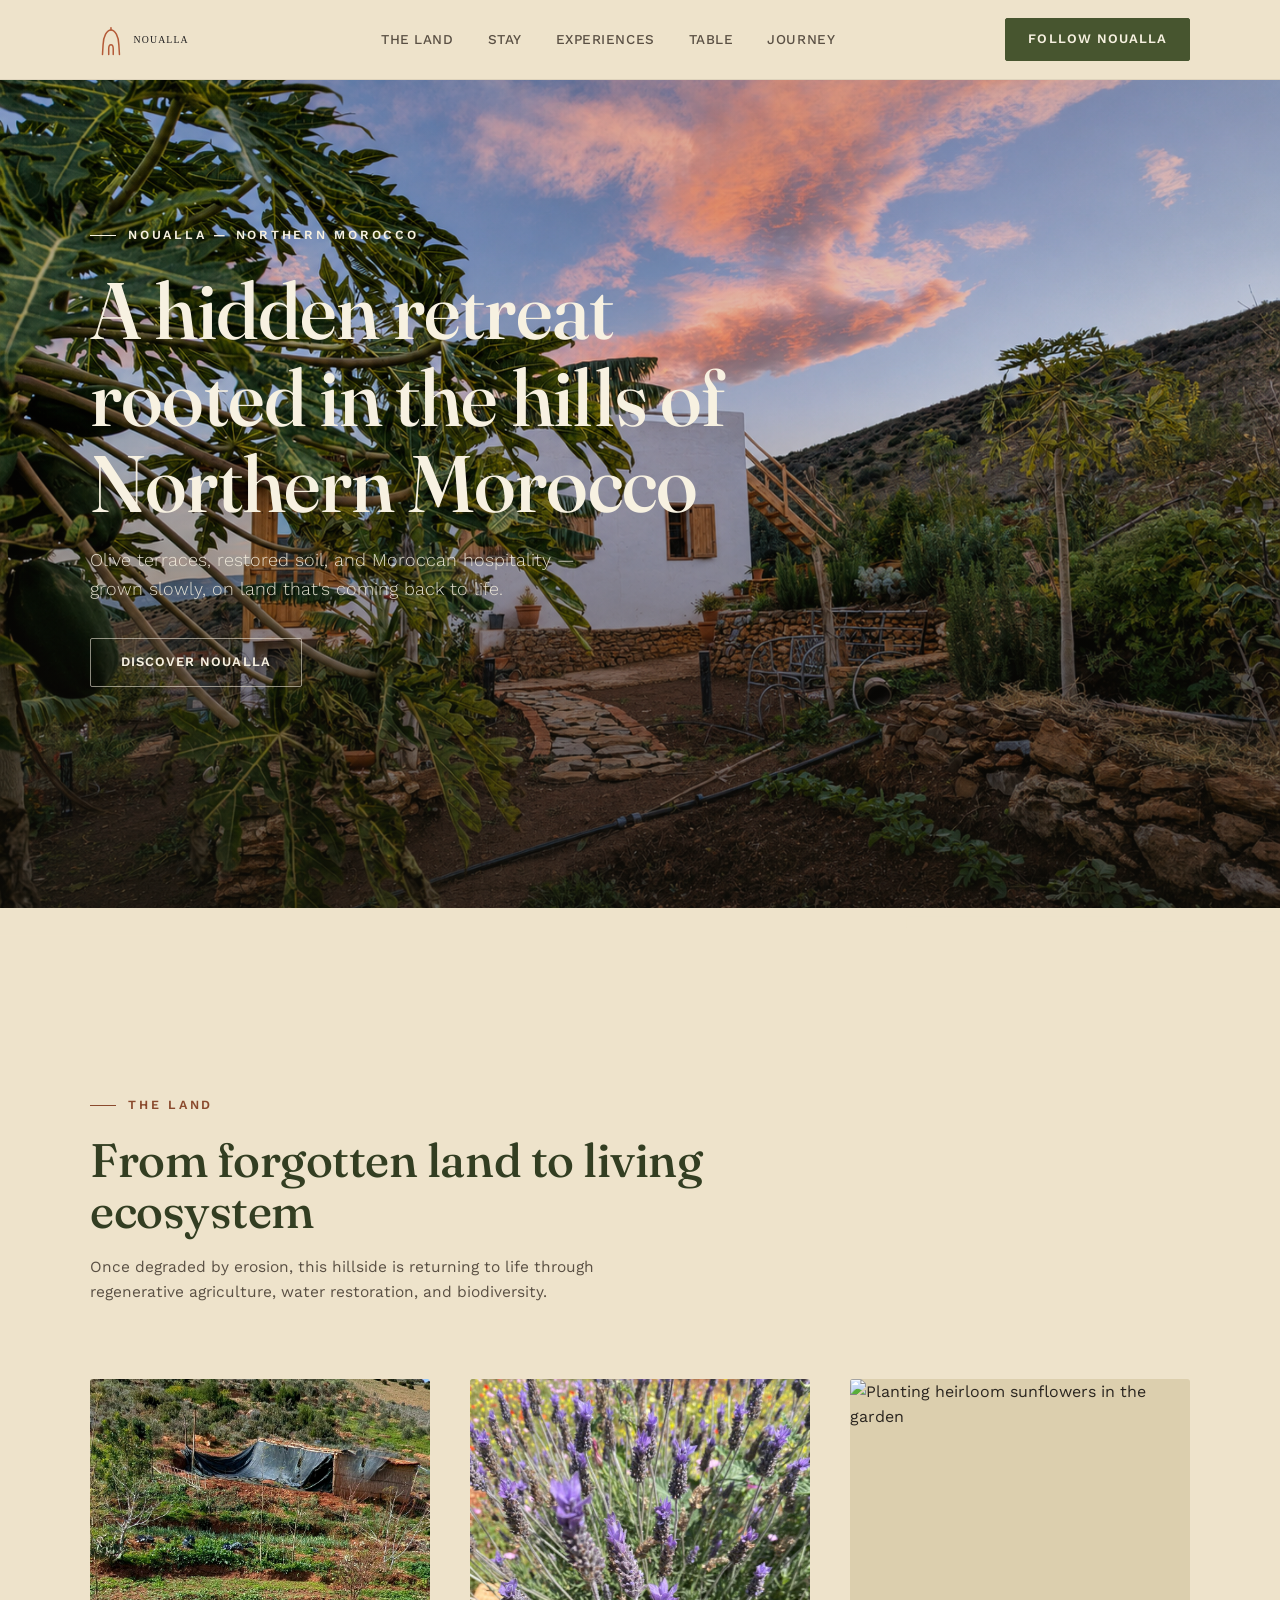
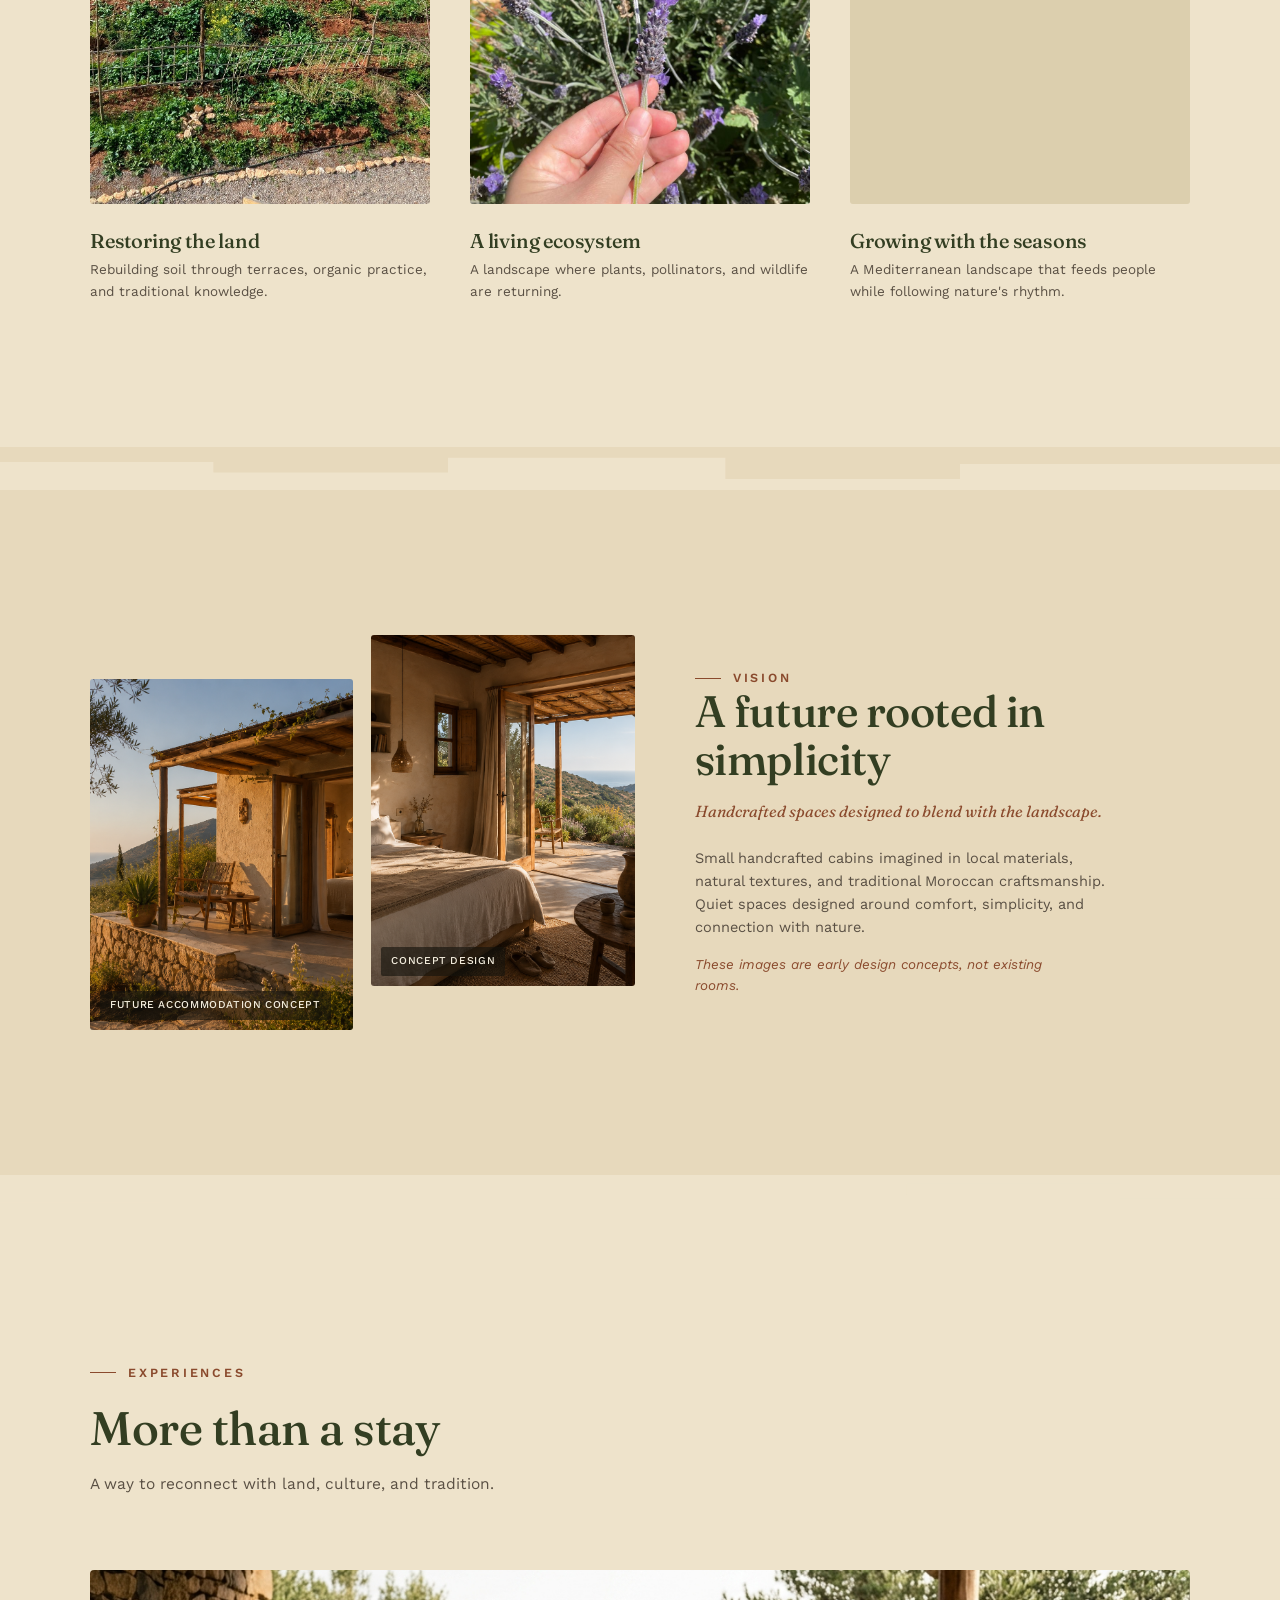
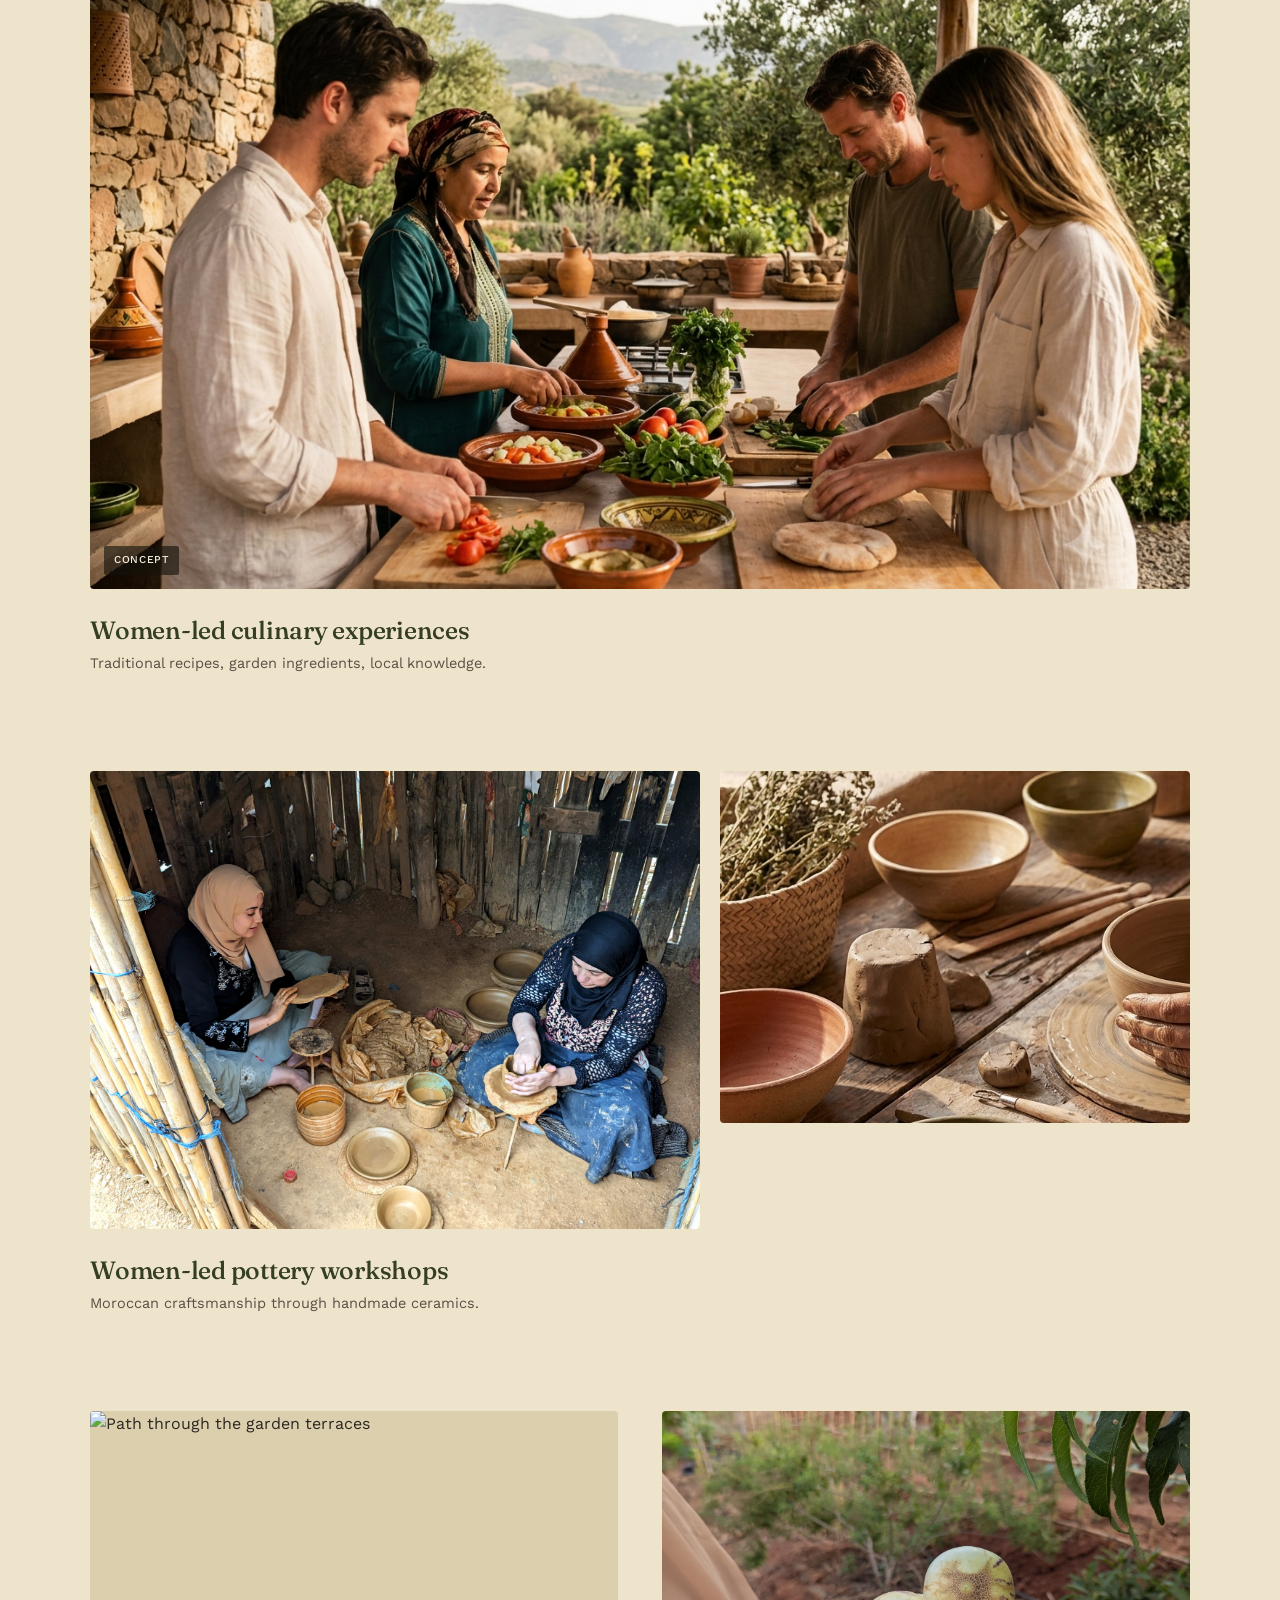
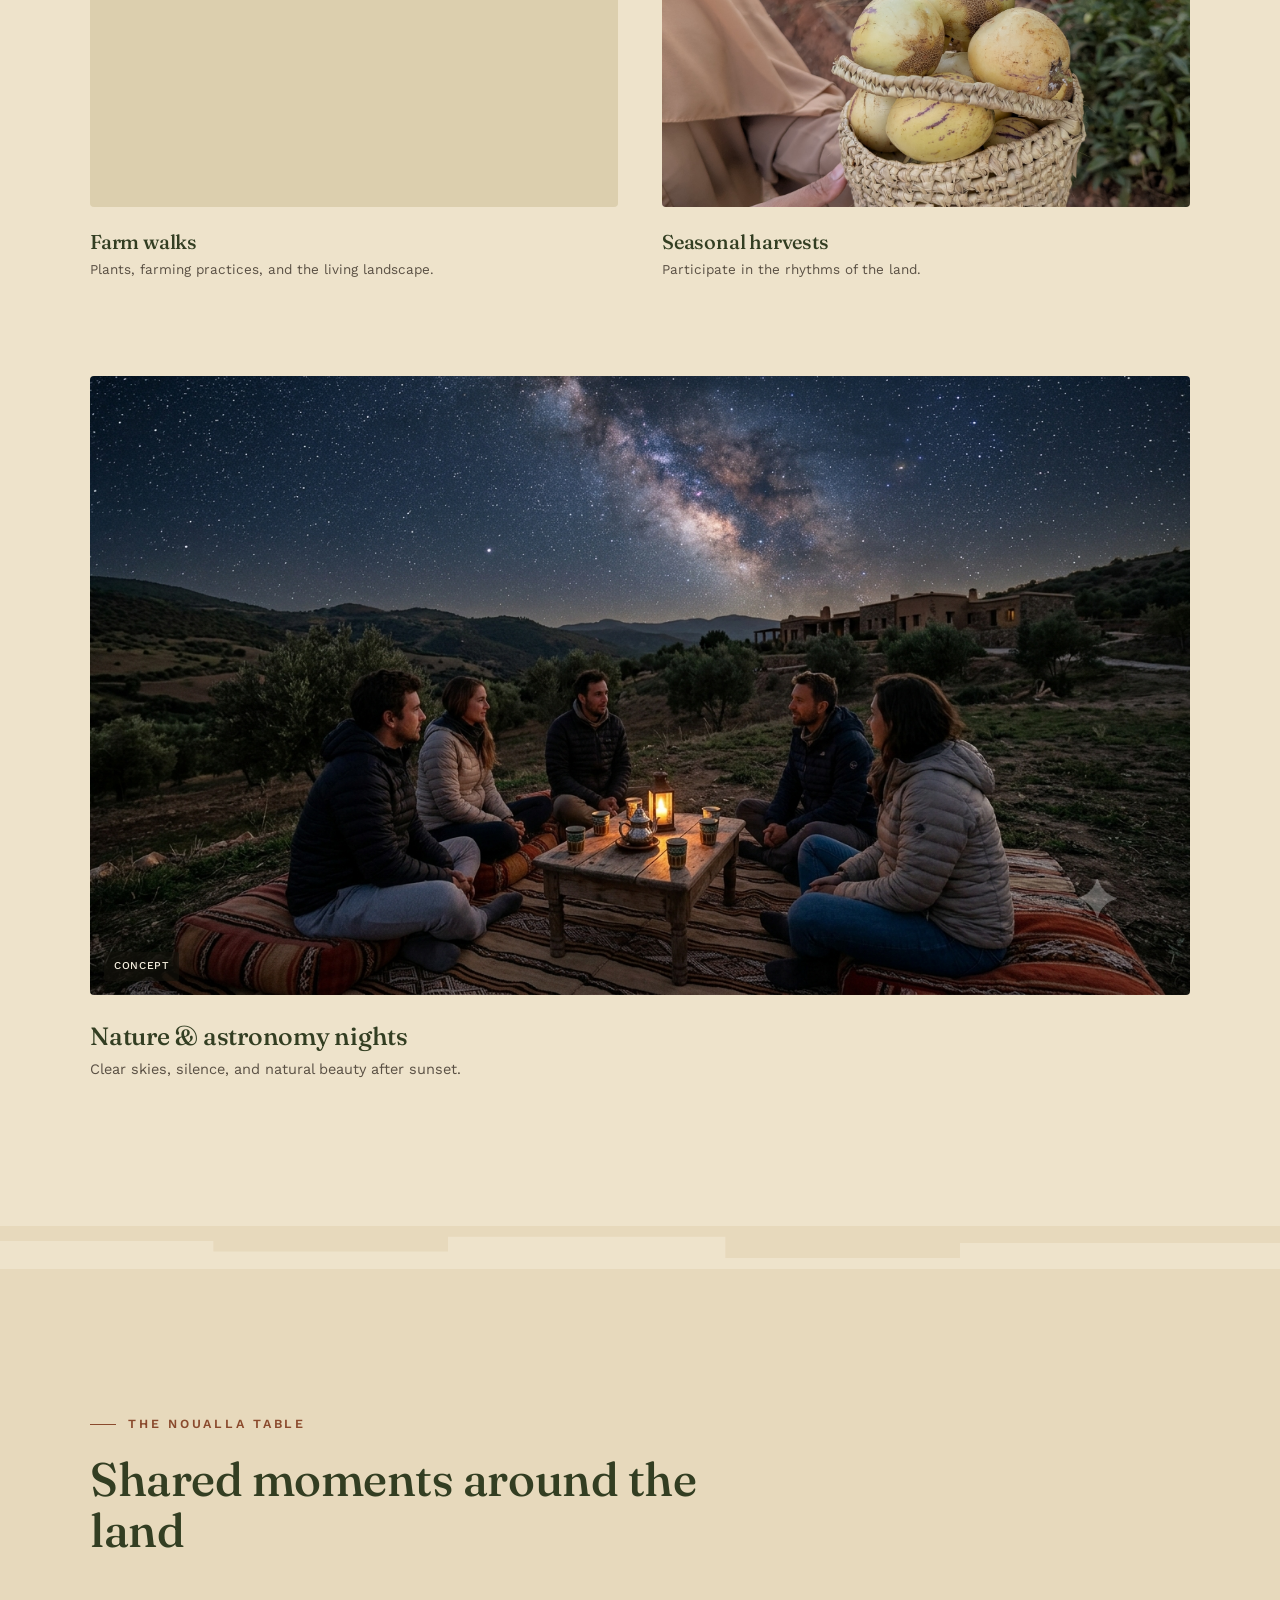
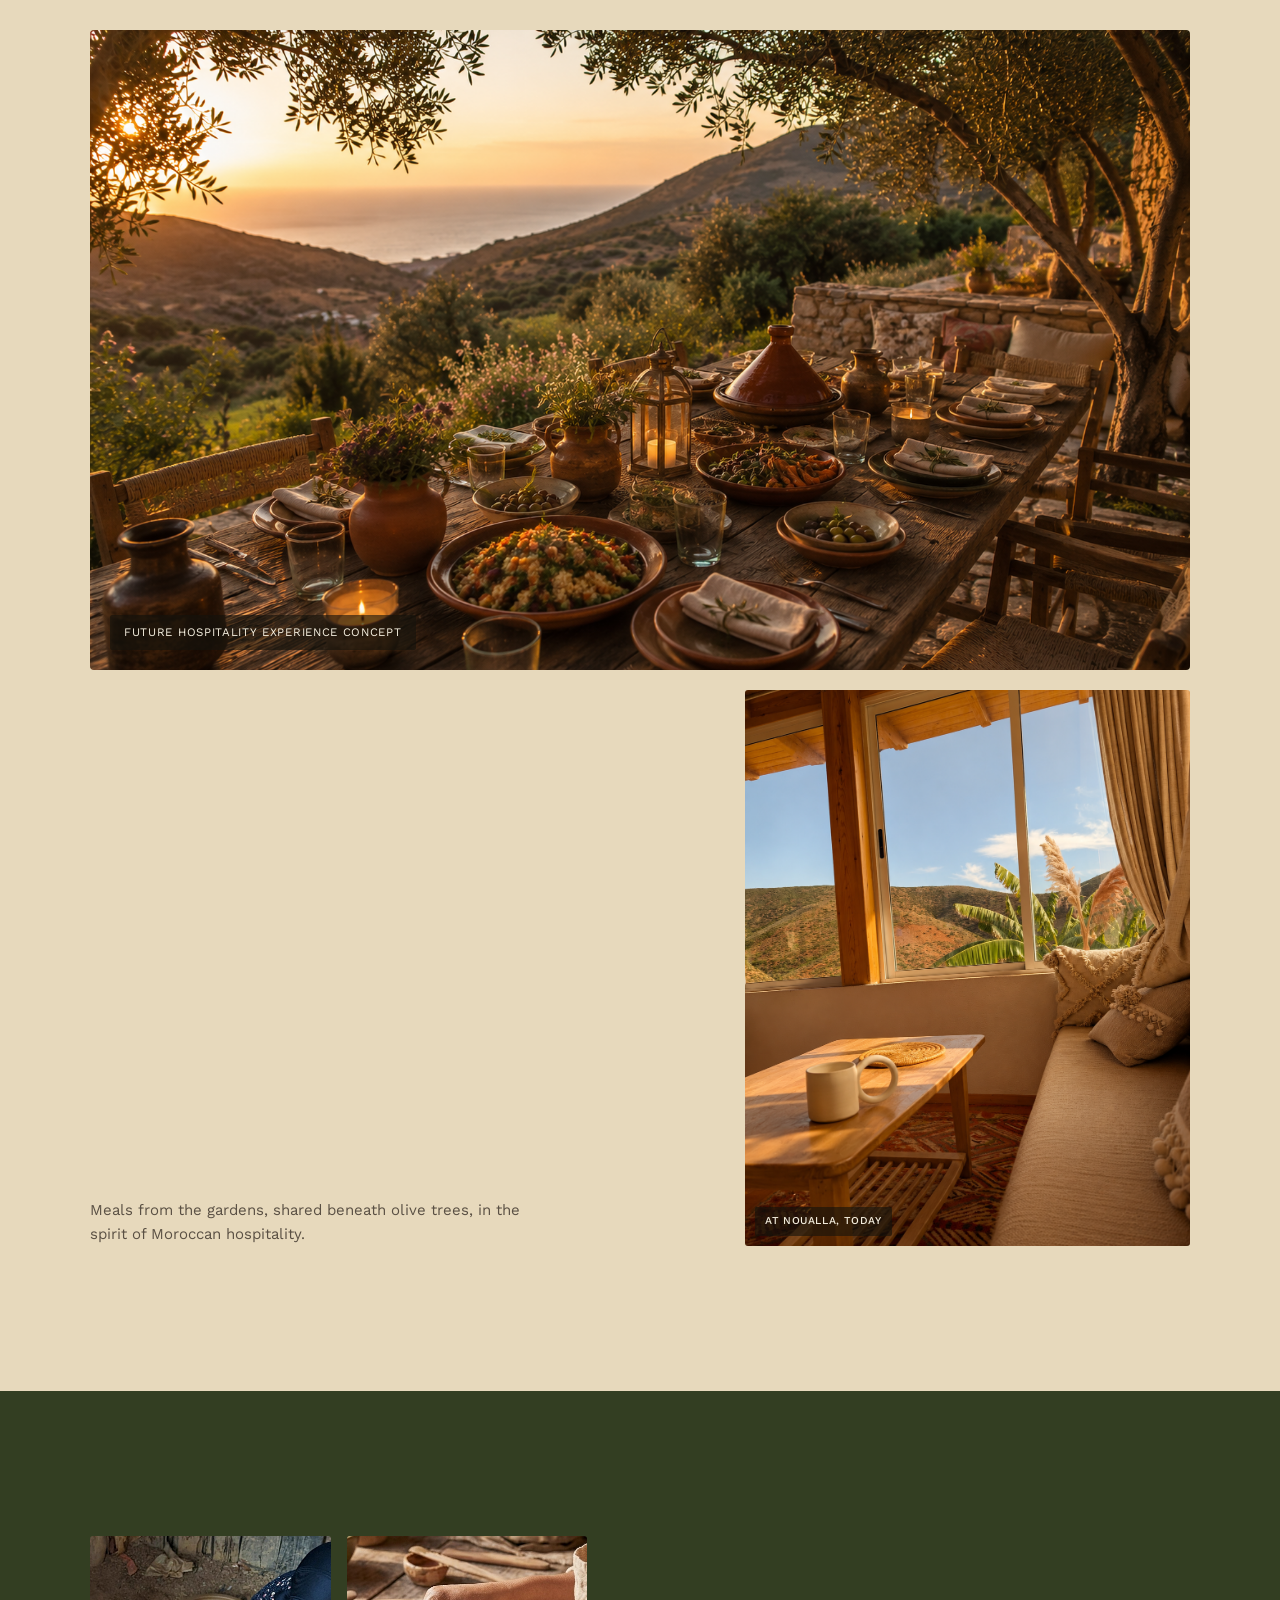
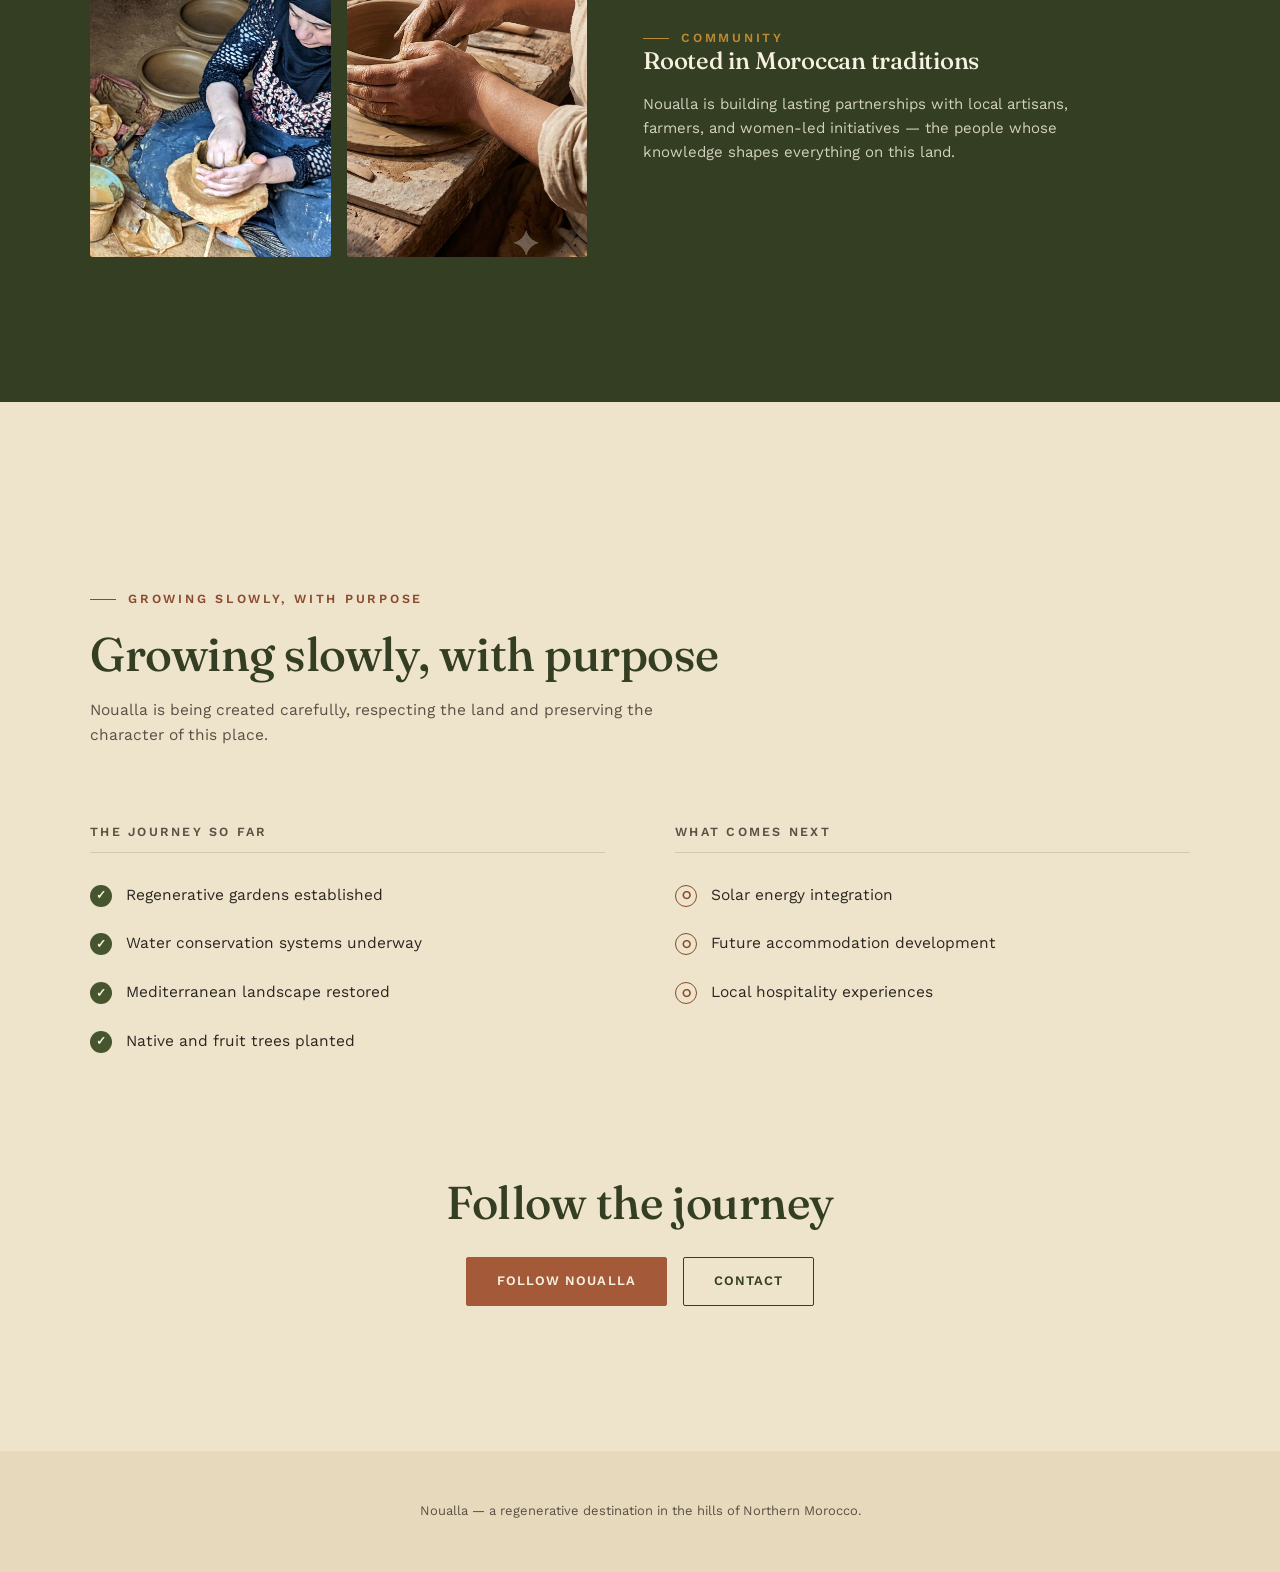
==== index.html @ 804aa902 "V5" ====
<!DOCTYPE html>
<html lang="en">
<head>
<meta charset="UTF-8">
<meta name="viewport" content="width=device-width, initial-scale=1.0">
<title>Noualla — A Regenerative Retreat in Northern Morocco</title>
<link rel="preconnect" href="https://fonts.googleapis.com">
<link href="https://fonts.googleapis.com/css2?family=Fraunces:ital,opsz,wght@0,9..144,300;0,9..144,400;0,9..144,500;0,9..144,600;1,9..144,400;1,9..144,500&family=Work+Sans:wght@300;400;500;600&display=swap" rel="stylesheet">
<link rel="icon" type="image/svg+xml" href="logo/noualla-icon.svg">
<style>
  :root{
    --bg: #EEE3CB;
    --bg-warm: #E7D9BC;
    --ink: #2B2620;
    --ink-soft: #5A5044;
    --olive: #47552F;
    --olive-deep: #333E22;
    --clay: #A45A38;
    --clay-deep: #8A4A2D;
    --gold: #BD8A32;
    --stone: #DCCFAE;
    --cream: #F7F1E1;
    --max: 1180px;
  }
  *{box-sizing:border-box; margin:0; padding:0;}
  html{scroll-behavior:smooth;}
  body{
    background: var(--bg);
    color: var(--ink);
    font-family: 'Work Sans', sans-serif;
    font-weight: 400;
    line-height: 1.6;
    -webkit-font-smoothing: antialiased;
  }
  h1,h2,h3{
    font-family: 'Fraunces', serif;
    font-weight: 500;
    line-height: 1.08;
    letter-spacing: -0.01em;
    color: var(--olive-deep);
  }
  .eyebrow{
    font-family:'Work Sans', sans-serif;
    font-size: 12.5px;
    letter-spacing: 0.22em;
    text-transform: uppercase;
    color: var(--clay-deep);
    font-weight: 600;
    display:flex;
    align-items:center;
    gap: 12px;
  }
  .eyebrow::before{
    content:"";
    width: 26px; height: 1px;
    background: var(--clay-deep);
    display:inline-block;
  }
  .wrap{ max-width: var(--max); margin: 0 auto; padding: 0 40px; }
  img{ display:block; width:100%; height:100%; object-fit:cover; }

  /* Terrace divider — signature motif: a stepped line echoing hillside terracing */
  .terrace-divider{ width:100%; overflow:hidden; line-height:0; }
  .terrace-divider svg{ width:100%; height:auto; display:block; }

  /* NAV */
  header.nav{
    position: sticky; top:0; z-index: 50;
    background: rgba(238,227,203,0.88);
    backdrop-filter: blur(6px);
    border-bottom: 1px solid rgba(43,38,32,0.08);
  }
  .nav-inner{
    max-width: var(--max); margin:0 auto; padding: 18px 40px;
    display:flex; align-items:center; justify-content:space-between;
  }
  .logo{ font-family:'Fraunces', serif; font-size: 21px; letter-spacing: 0.03em; color: var(--olive-deep); font-weight:600;}
  .logo em{ font-style: italic; font-weight:400; color: var(--clay);}
  nav.links{ display:flex; gap: 34px; }
  nav.links a{ color: var(--ink-soft); text-decoration:none; font-size: 13.5px; letter-spacing:.04em; text-transform:uppercase; font-weight:500;}
  nav.links a:hover{ color: var(--clay-deep); }
  .btn{
    display:inline-block; padding: 13px 30px;
    background: var(--olive); color: var(--cream);
    font-size: 13px; letter-spacing:.08em; text-transform:uppercase; font-weight:600;
    text-decoration:none; border-radius: 2px;
    transition: background .25s ease;
    border: 1px solid var(--olive);
  }
  .btn:hover{ background: var(--olive-deep); }
  .btn.outline{ background:transparent; color:var(--cream); border-color: rgba(247,241,225,.55); }
  .btn.outline:hover{ background: rgba(247,241,225,.12); }

  /* HERO */
  .hero{ position:relative; height: 92vh; min-height:620px; }
  .hero img{ position:absolute; inset:0; }
  .hero::after{
    content:""; position:absolute; inset:0;
    background: linear-gradient(180deg, rgba(20,18,12,.15) 0%, rgba(20,18,12,.1) 40%, rgba(20,18,12,.55) 100%);
  }
  .hero-content{
    position:relative; z-index:2; height:100%;
    display:flex; flex-direction:column; justify-content:flex-end;
    max-width: var(--max); margin:0 auto; padding: 0 40px 76px;
  }
  .hero-content .eyebrow{ color: var(--cream); margin-bottom:22px; }
  .hero-content .eyebrow::before{ background: var(--cream); }
  .hero h1{
    color: var(--cream); font-size: clamp(46px, 6.5vw, 80px);
    max-width: 15ch; margin-bottom: 20px;
    font-weight: 500;
  }
  .hero p.sub{
    color: rgba(247,241,225,.88); font-size: 18px; max-width: 46ch;
    margin-bottom: 34px; font-weight:300;
  }

  section{ padding: 145px 0; }
  .section-head{ max-width: 640px; margin-bottom: 74px; }
  .section-head h2{ font-size: clamp(31px, 3.8vw, 47px); margin-top:20px; }
  .section-head p.intro{ margin-top: 18px; font-size: 15.5px; color: var(--ink-soft); max-width: 58ch; }

  /* LAND — 3 blocks */
  .land-grid{ display:grid; grid-template-columns: repeat(3, 1fr); gap: 40px; }
  .land-card figure{ aspect-ratio: 4/5; border-radius: 3px; overflow:hidden; background: var(--stone); }
  .land-card h3{ font-size: 20px; margin-top: 26px; font-weight:500; }
  .land-card p{ margin-top: 8px; font-size: 13.5px; color: var(--ink-soft); }

  /* placeholder image block */
  .ph{
    width:100%; height:100%;
    display:flex; align-items:center; justify-content:center; text-align:center;
    background:
      repeating-linear-gradient(135deg, rgba(43,38,32,.05) 0px, rgba(43,38,32,.05) 1px, transparent 1px, transparent 14px),
      var(--stone);
    border: 1px dashed rgba(43,38,32,.28);
    color: var(--ink-soft);
    font-size: 12.5px; letter-spacing:.03em; padding: 18px;
    font-style: italic;
  }
  .ph span{ display:block; font-size: 10.5px; text-transform:uppercase; letter-spacing:.14em; font-style:normal; color: var(--clay-deep); margin-bottom:6px; font-weight:600;}

  /* STAY section */
  .stay-bg{ background: var(--bg-warm); }
  .stay-grid{ display:grid; grid-template-columns: 1.1fr 1fr; gap: 60px; align-items:center; }
  .stay-figs{ display:grid; grid-template-columns: 1fr 1fr; gap: 18px; }
  .stay-figs figure:first-child{ margin-top: 44px; }
  .stay-figs figure{ aspect-ratio: 3/4; border-radius: 3px; overflow:hidden; background: var(--stone); position:relative;}
  .fig-tag{
    position:absolute; bottom:10px; left:10px; z-index:2;
    background: rgba(20,18,12,.62); color: var(--cream);
    font-size: 10.5px; letter-spacing:.06em; text-transform:uppercase;
    padding: 6px 10px; border-radius: 2px; font-weight:500;
  }
  .stay-text h2{ font-size: clamp(31px,3.8vw,44px); }
  .stay-text p.sub{ color: var(--clay-deep); font-size:16px; margin: 16px 0 22px; font-style:italic; font-family:'Fraunces',serif; }
  .stay-text p.body{ color: var(--ink-soft); font-size:14.5px; max-width: 46ch; }

  /* EXPERIENCES — editorial rows, not equal-weight cards */
  .exp-editorial{ display:flex; flex-direction:column; gap: 96px; }
  .exp-fig-lg{ aspect-ratio: 16/9; border-radius:4px; overflow:hidden; background:var(--stone); }
  .exp-row-text{ margin-top:28px; max-width:640px; }
  .exp-row-text h3{ font-family:'Fraunces',serif; font-size:25px; font-weight:500; color:var(--olive-deep); }
  .exp-row-text p{ font-size:14.5px; color:var(--ink-soft); margin-top:8px; }

  .exp-duo-figs{ display:grid; grid-template-columns: 1.3fr 1fr; gap:20px; }
  .exp-duo-figs figure{ aspect-ratio: 4/3; border-radius:4px; overflow:hidden; background:var(--stone); }

  .exp-row-pair{ display:grid; grid-template-columns: 1fr 1fr; gap:44px; }
  .exp-pair-item figure{ aspect-ratio: 4/3; border-radius:4px; overflow:hidden; background:var(--stone); }
  .exp-pair-item h3{ font-family:'Fraunces',serif; font-size:20px; margin-top:24px; font-weight:500; color:var(--olive-deep); }
  .exp-pair-item p{ font-size:13.5px; color:var(--ink-soft); margin-top:6px; }

  @media (max-width: 900px){
    .exp-duo-figs{ grid-template-columns: 1fr; }
    .exp-row-pair{ grid-template-columns: 1fr; gap:56px; }
  }

  /* TABLE section */
  .table-section{ position:relative; }
  .table-hero{ position:relative; height: 640px; border-radius: 4px; overflow:hidden; }
  .table-hero .cap{
    position:absolute; bottom:20px; left:20px; z-index:2;
    background: rgba(20,18,12,.62); color:var(--cream);
    padding:8px 14px; font-size:11.5px; letter-spacing:.06em; text-transform:uppercase; border-radius:2px;
  }
  .table-below{ display:grid; grid-template-columns: 1.4fr 1fr; gap:32px; margin-top: 20px; align-items:end;}
  .table-below .text p{ font-size:15px; color:var(--ink-soft); max-width:50ch; }
  .table-below figure{ aspect-ratio: 4/5; border-radius:3px; overflow:hidden; background:var(--stone); position:relative;}

  /* TRADITION */
  .tradition{ background: var(--olive-deep); color: var(--cream); }
  .tradition .eyebrow{ color: var(--gold); }
  .tradition .eyebrow::before{ background:var(--gold); }
  .tradition h2{ color: var(--cream); }
  .trad-grid{ display:grid; grid-template-columns: 1fr 1.1fr; gap:56px; align-items:center; }
  .trad-figs{ display:grid; grid-template-columns: 1fr 1fr; gap:16px; }
  .trad-figs figure{ aspect-ratio: 3/4; border-radius:3px; overflow:hidden; }
  .trad-text p{ font-size:15px; color: rgba(247,241,225,.82); max-width:48ch; margin-top:18px;}
  @media (max-width: 900px){ .trad-figs{ grid-template-columns: 1fr 1fr; } }

  /* MILESTONES */
  .milestones{ }
  .mile-grid{ display:grid; grid-template-columns: 1fr 1fr; gap: 70px; margin-top: 26px;}
  .mile-col h4{
    font-family:'Work Sans', sans-serif; font-size:12.5px; letter-spacing:.18em; text-transform:uppercase;
    color: var(--ink-soft); font-weight:600; margin-bottom:18px; padding-bottom:10px;
    border-bottom: 1px solid rgba(43,38,32,.15);
  }
  .mile-item{ display:flex; align-items:flex-start; gap:14px; padding: 12px 0; font-size:15.5px; }
  .mile-item .mark{
    width:22px; height:22px; border-radius:50%; flex:0 0 22px; margin-top:2px;
    display:flex; align-items:center; justify-content:center; font-size:12px; font-weight:700;
  }
  .mile-col.done .mark{ background: var(--olive); color: var(--cream); }
  .mile-col.planned .mark{ background:transparent; border: 1.5px solid var(--clay-deep); color: var(--clay-deep); }
  .cta-final{ text-align:center; margin-top: 112px; }
  .cta-final h2{ font-size: clamp(30px,4vw,46px); }
  .cta-final .btns{ display:flex; gap:16px; justify-content:center; margin-top:30px; }
  .btn.solid-clay{ background: var(--clay); border-color:var(--clay); color:var(--cream); }
  .btn.solid-clay:hover{ background: var(--clay-deep); }
  .btn.ghost{ background:transparent; color:var(--olive-deep); border-color: var(--olive-deep); }
  .btn.ghost:hover{ background: var(--olive-deep); color:var(--cream); }

  footer{ padding: 50px 0; text-align:center; color: var(--ink-soft); font-size:13px; background: var(--bg-warm); }

  @media (max-width: 900px){
    .land-grid{ grid-template-columns: 1fr; }
    .stay-grid{ grid-template-columns: 1fr; }
    .stay-figs{ order:-1; }
    .table-below{ grid-template-columns: 1fr; }
    .trad-grid{ grid-template-columns: 1fr; }
    .mile-grid{ grid-template-columns: 1fr; gap:30px; }
    nav.links{ display:none; }
    .wrap, .nav-inner{ padding: 0 22px; }
    section{ padding: 90px 0; }
  }
</style>
</head>
<body>

<header class="nav">
  <div class="nav-inner">
    <div class="logo"><img src="logo/noualla-lockup-horizontal.svg" alt="Noualla" style="height:34px; width:auto; vertical-align:middle; display:block;"></div>
    <nav class="links">
      <a href="#land">The Land</a>
      <a href="#stay">Stay</a>
      <a href="#experiences">Experiences</a>
      <a href="#table">Table</a>
      <a href="#journey">Journey</a>
    </nav>
    <a href="#journey" class="btn" style="padding:10px 22px;">Follow Noualla</a>
  </div>
</header>

<section class="hero">
  <img src="images/hero.png" alt="Noualla at golden hour, hills of Northern Morocco">
  <div class="hero-content">
    <div class="eyebrow">Noualla — Northern Morocco</div>
    <h1>A hidden retreat rooted in the hills of Northern Morocco</h1>
    <p class="sub">Olive terraces, restored soil, and Moroccan hospitality — grown slowly, on land that's coming back to life.</p>
    <div><a href="#land" class="btn outline">Discover Noualla</a></div>
  </div>
</section>

<div class="terrace-divider">
  <svg viewBox="0 0 1200 40" preserveAspectRatio="none"><path d="M0,40 L0,26 L150,26 L150,14 L350,14 L350,4 L600,4 L600,18 L850,18 L850,8 L1050,8 L1050,22 L1200,22 L1200,40 Z" fill="#EEE3CB"/></svg>
</div>

<section id="land">
  <div class="wrap">
    <div class="section-head">
      <div class="eyebrow">The Land</div>
      <h2>From forgotten land to living ecosystem</h2>
      <p class="intro">Once degraded by erosion, this hillside is returning to life through regenerative agriculture, water restoration, and biodiversity.</p>
    </div>
    <div class="land-grid">
      <div class="land-card">
        <figure><img src="images/land-restoring.jpg" alt="Restoring the land — terraces and gardens"></figure>
        <h3>Restoring the land</h3>
        <p>Rebuilding soil through terraces, organic practice, and traditional knowledge.</p>
      </div>
      <div class="land-card">
        <figure><img src="images/land-ecosystem.jpg" alt="Wild lavender growing on the land"></figure>
        <h3>A living ecosystem</h3>
        <p>A landscape where plants, pollinators, and wildlife are returning.</p>
      </div>
      <div class="land-card">
        <figure><img src="images/land-seasons.jpg" alt="Planting heirloom sunflowers in the garden"></figure>
        <h3>Growing with the seasons</h3>
        <p>A Mediterranean landscape that feeds people while following nature's rhythm.</p>
      </div>
    </div>
  </div>
</section>

<div class="terrace-divider">
  <svg viewBox="0 0 1200 40" preserveAspectRatio="none"><path d="M0,0 L0,14 L200,14 L200,24 L420,24 L420,10 L680,10 L680,30 L900,30 L900,16 L1200,16 L1200,0 Z" fill="#E7D9BC"/></svg>
</div>

<section id="stay" class="stay-bg">
  <div class="wrap">
    <div class="stay-grid">
      <div class="stay-figs">
        <figure><img src="images/stay-exterior.png" alt="Future accommodation concept — bungalow exterior"><span class="fig-tag">Future accommodation concept</span></figure>
        <figure><img src="images/stay-interior.png" alt="Interior concept — bungalow bedroom"><span class="fig-tag">Concept design</span></figure>
      </div>
      <div class="stay-text">
        <div class="eyebrow">Vision</div>
        <h2>A future rooted in simplicity</h2>
        <p class="sub">Handcrafted spaces designed to blend with the landscape.</p>
        <p class="body">Small handcrafted cabins imagined in local materials, natural textures, and traditional Moroccan craftsmanship. Quiet spaces designed around comfort, simplicity, and connection with nature.</p>
        <p class="body" style="margin-top:14px; font-size:13.5px; font-style:italic; color:var(--clay-deep);">These images are early design concepts, not existing rooms.</p>
      </div>
    </div>
  </div>
</section>

<div class="terrace-divider">
  <svg viewBox="0 0 1200 40" preserveAspectRatio="none"><path d="M0,40 L0,26 L150,26 L150,14 L350,14 L350,4 L600,4 L600,18 L850,18 L850,8 L1050,8 L1050,22 L1200,22 L1200,40 Z" fill="#EEE3CB"/></svg>
</div>

<section id="experiences">
  <div class="wrap">
    <div class="section-head">
      <div class="eyebrow">Experiences</div>
      <h2>More than a stay</h2>
      <p class="intro">A way to reconnect with land, culture, and tradition.</p>
    </div>
    <div class="exp-editorial">

      <div class="exp-row-single">
        <figure class="exp-fig-lg" style="position:relative;">
          <img src="images/exp-culinary.png" alt="Women-led culinary experience, preparing a shared meal">
          <span class="fig-tag" style="position:absolute; bottom:14px; left:14px;">Concept</span>
        </figure>
        <div class="exp-row-text">
          <h3>Women-led culinary experiences</h3>
          <p>Traditional recipes, garden ingredients, local knowledge.</p>
        </div>
      </div>

      <div class="exp-row-single">
        <div class="exp-duo-figs">
          <figure><img src="images/exp-pottery.jpg" alt="Hands shaping clay — the pottery process"></figure>
          <figure><img src="images/exp-pottery-result.jpg" alt="Finished handmade ceramics"></figure>
        </div>
        <div class="exp-row-text">
          <h3>Women-led pottery workshops</h3>
          <p>Moroccan craftsmanship through handmade ceramics.</p>
        </div>
      </div>

      <div class="exp-row-pair">
        <div class="exp-pair-item">
          <figure><img src="images/exp-farmwalks.jpg" alt="Path through the garden terraces"></figure>
          <h3>Farm walks</h3>
          <p>Plants, farming practices, and the living landscape.</p>
        </div>
        <div class="exp-pair-item">
          <figure><img src="images/exp-harvest.jpg" alt="Basket of seasonal harvest fruit"></figure>
          <h3>Seasonal harvests</h3>
          <p>Participate in the rhythms of the land.</p>
        </div>
      </div>

      <div class="exp-row-single">
        <figure class="exp-fig-lg" style="position:relative;">
          <img src="images/exp-astronomy.png" alt="Guests stargazing under the Milky Way">
          <span class="fig-tag" style="position:absolute; bottom:14px; left:14px;">Concept</span>
        </figure>
        <div class="exp-row-text">
          <h3>Nature & astronomy nights</h3>
          <p>Clear skies, silence, and natural beauty after sunset.</p>
        </div>
      </div>

    </div>
  </div>
</section>

<div class="terrace-divider">
  <svg viewBox="0 0 1200 40" preserveAspectRatio="none"><path d="M0,0 L0,14 L200,14 L200,24 L420,24 L420,10 L680,10 L680,30 L900,30 L900,16 L1200,16 L1200,0 Z" fill="#E7D9BC"/></svg>
</div>

<section id="table" class="stay-bg table-section">
  <div class="wrap">
    <div class="section-head">
      <div class="eyebrow">The Noualla Table</div>
      <h2>Shared moments around the land</h2>
    </div>
    <div class="table-hero">
      <img src="images/table-main.png" alt="Outdoor dining beneath olive trees at sunset">
      <div class="cap">Future hospitality experience concept</div>
    </div>
    <div class="table-below">
      <div class="text">
        <p>Meals from the gardens, shared beneath olive trees, in the spirit of Moroccan hospitality.</p>
      </div>
      <figure>
        <img src="images/table-relax.png" alt="A quiet corner at Noualla, today">
        <div class="fig-tag" style="position:absolute; bottom:10px; left:10px;">At Noualla, today</div>
      </figure>
    </div>
  </div>
</section>

<section class="tradition">
  <div class="wrap">
    <div class="trad-grid">
      <div class="trad-figs">
        <figure><img src="images/tradition-pottery.jpg" alt="Hands shaping clay, close-up"></figure>
        <figure><img src="images/tradition-pottery-result.jpg" alt="A finished handmade bowl, still on the wheel"></figure>
      </div>
      <div class="trad-text">
        <div class="eyebrow">Community</div>
        <h2>Rooted in Moroccan traditions</h2>
        <p>Noualla is building lasting partnerships with local artisans, farmers, and women-led initiatives — the people whose knowledge shapes everything on this land.</p>
      </div>
    </div>
  </div>
</section>

<div class="terrace-divider">
  <svg viewBox="0 0 1200 40" preserveAspectRatio="none"><path d="M0,40 L0,26 L150,26 L150,14 L350,14 L350,4 L600,4 L600,18 L850,18 L850,8 L1050,8 L1050,22 L1200,22 L1200,40 Z" fill="#EEE3CB"/></svg>
</div>

<section id="journey" class="milestones">
  <div class="wrap">
    <div class="section-head">
      <div class="eyebrow">Growing Slowly, With Purpose</div>
      <h2>Growing slowly, with purpose</h2>
      <p class="intro">Noualla is being created carefully, respecting the land and preserving the character of this place.</p>
    </div>
    <div class="mile-grid">
      <div class="mile-col done">
        <h4>The journey so far</h4>
        <div class="mile-item"><span class="mark">✓</span> Regenerative gardens established</div>
        <div class="mile-item"><span class="mark">✓</span> Water conservation systems underway</div>
        <div class="mile-item"><span class="mark">✓</span> Mediterranean landscape restored</div>
        <div class="mile-item"><span class="mark">✓</span> Native and fruit trees planted</div>
      </div>
      <div class="mile-col planned">
        <h4>What comes next</h4>
        <div class="mile-item"><span class="mark">○</span> Solar energy integration</div>
        <div class="mile-item"><span class="mark">○</span> Future accommodation development</div>
        <div class="mile-item"><span class="mark">○</span> Local hospitality experiences</div>
      </div>
    </div>

    <div class="cta-final">
      <h2>Follow the journey</h2>
      <div class="btns">
        <a href="#" class="btn solid-clay">Follow Noualla</a>
        <a href="#" class="btn ghost">Contact</a>
      </div>
    </div>
  </div>
</section>

<footer>
  Noualla — a regenerative destination in the hills of Northern Morocco.
</footer>

</body>
</html>
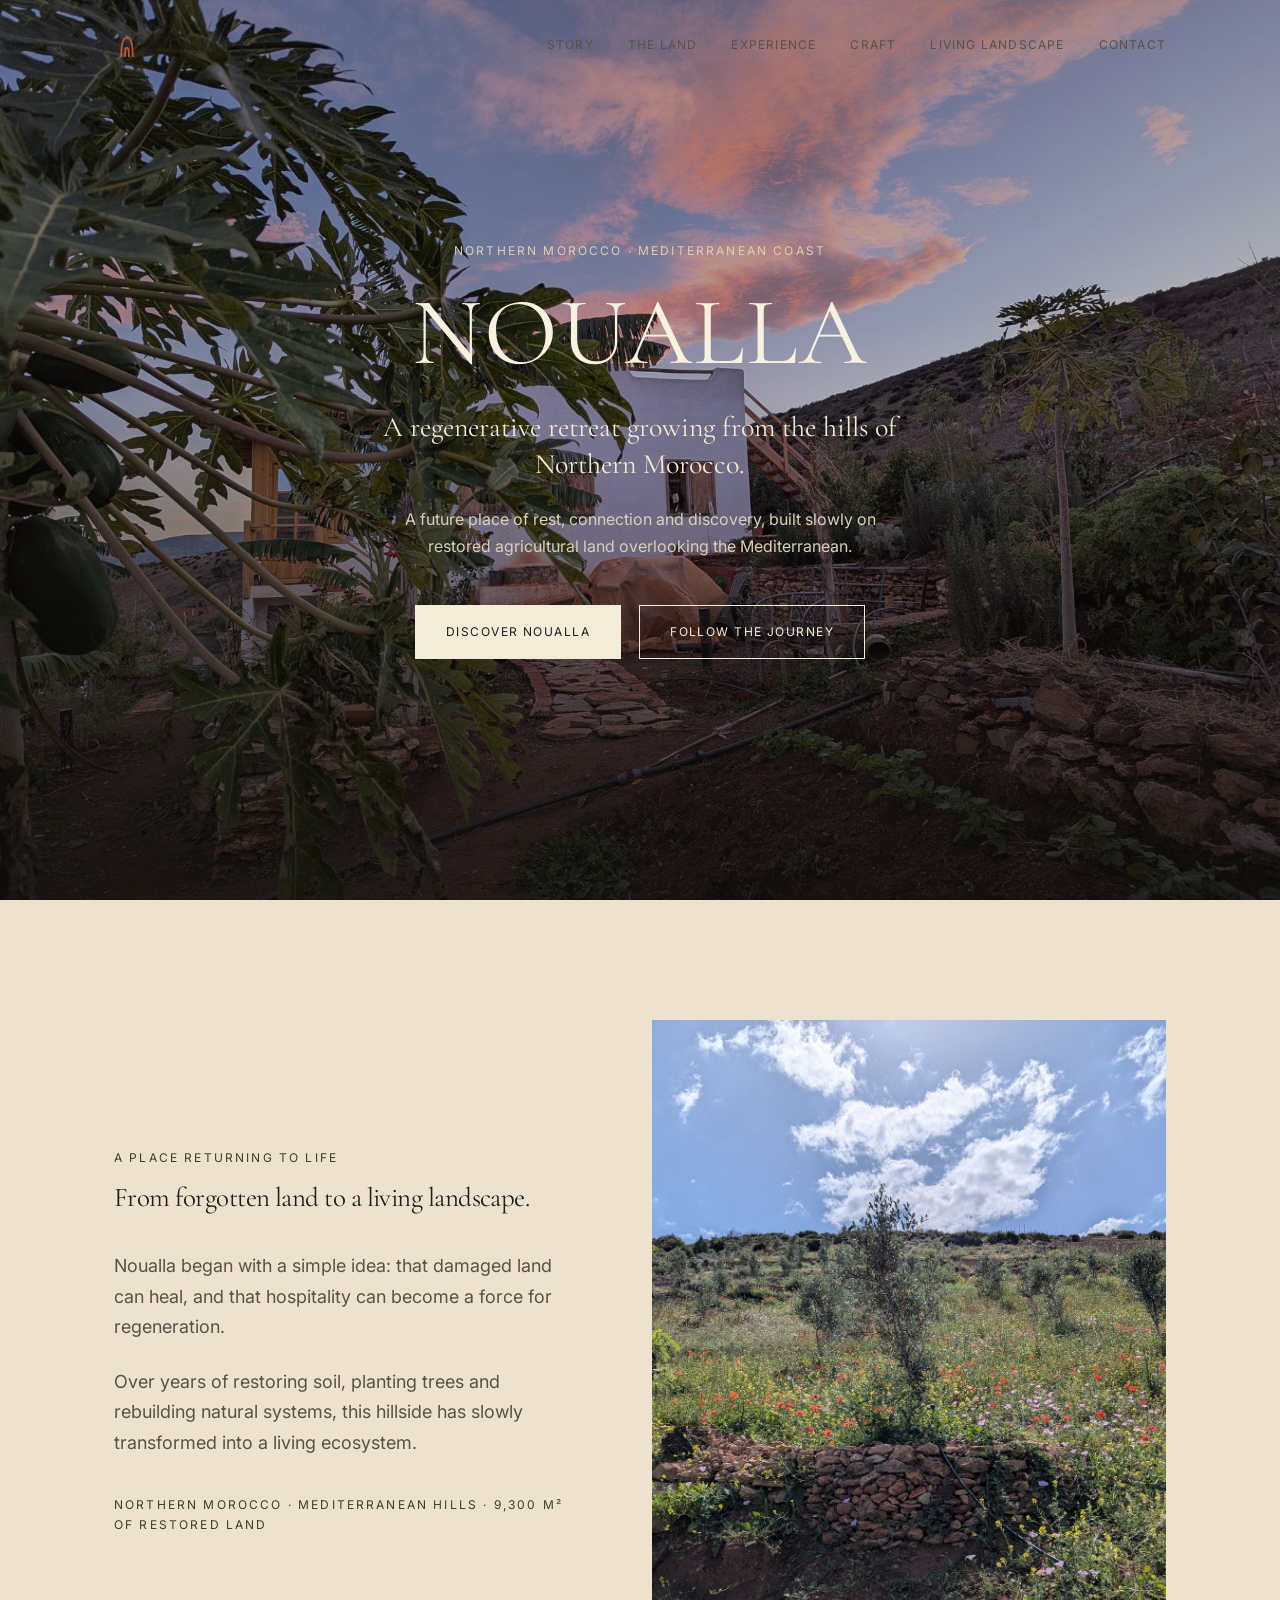
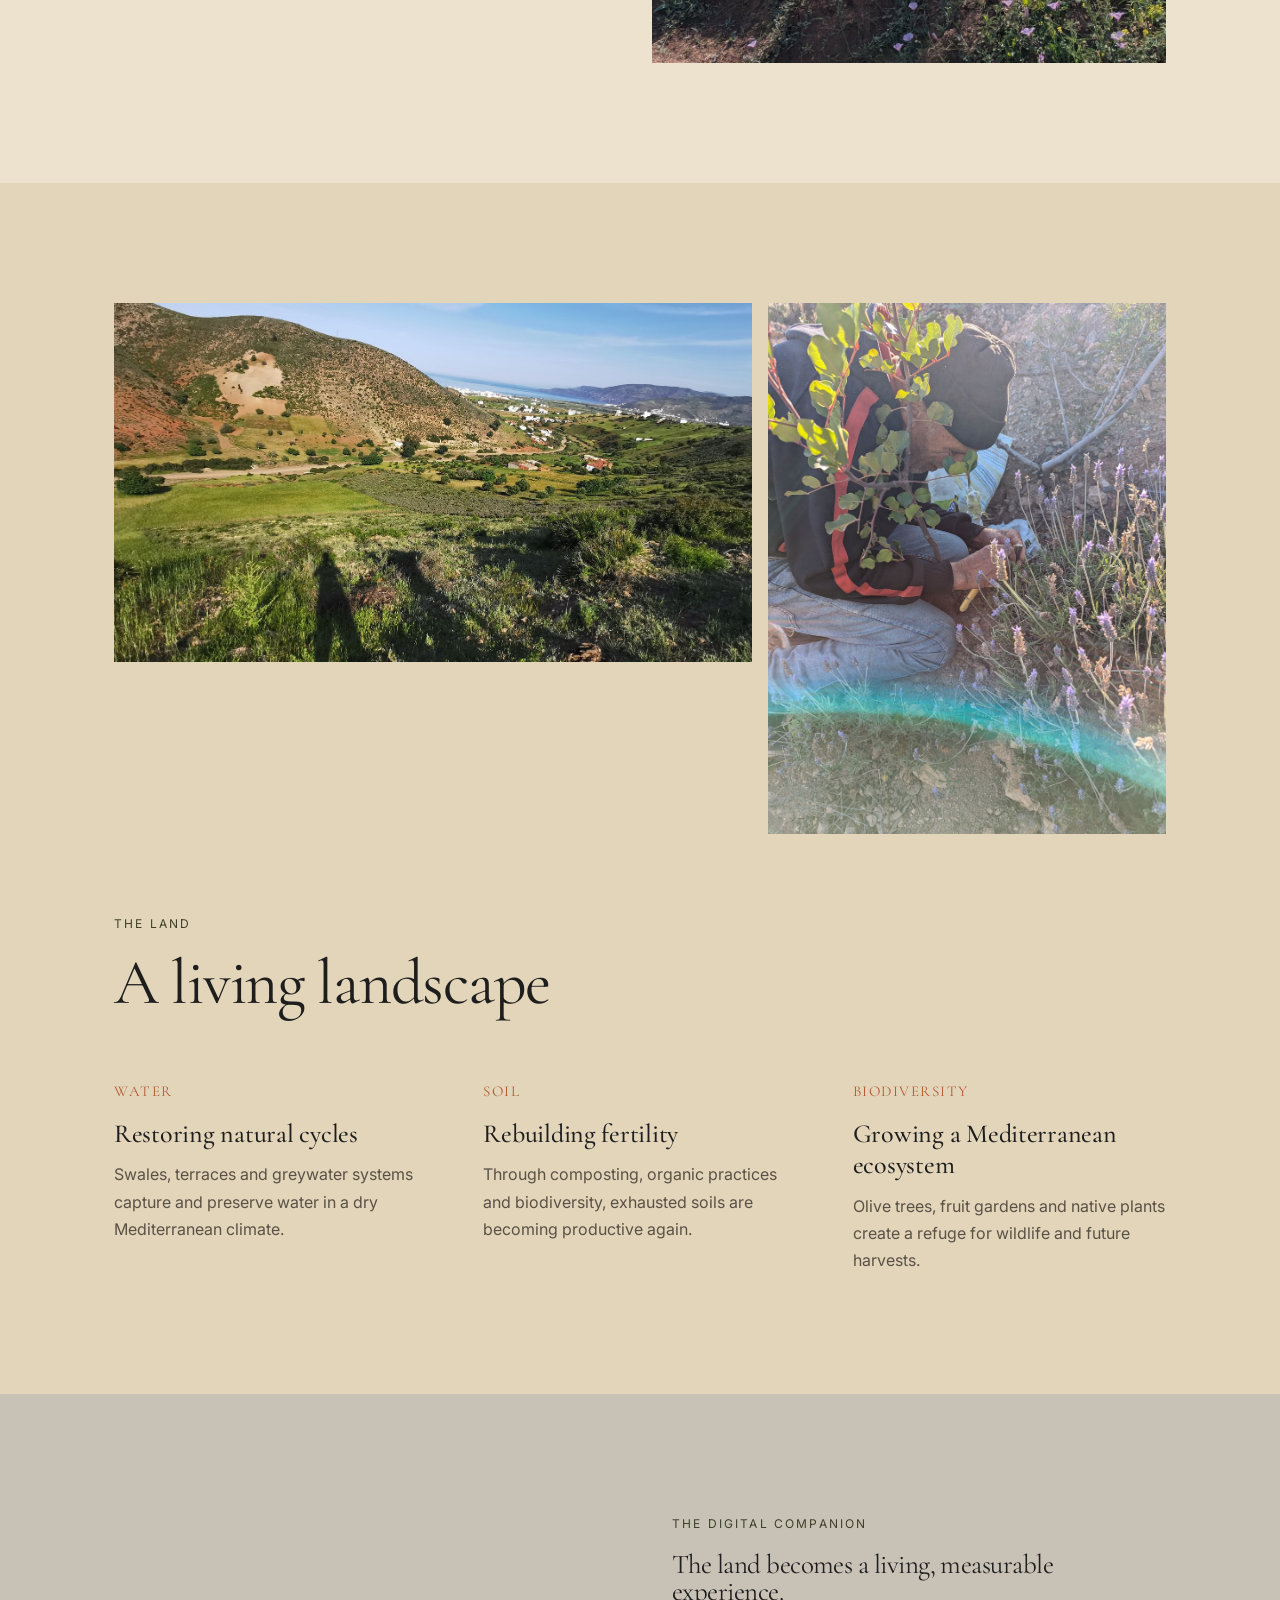
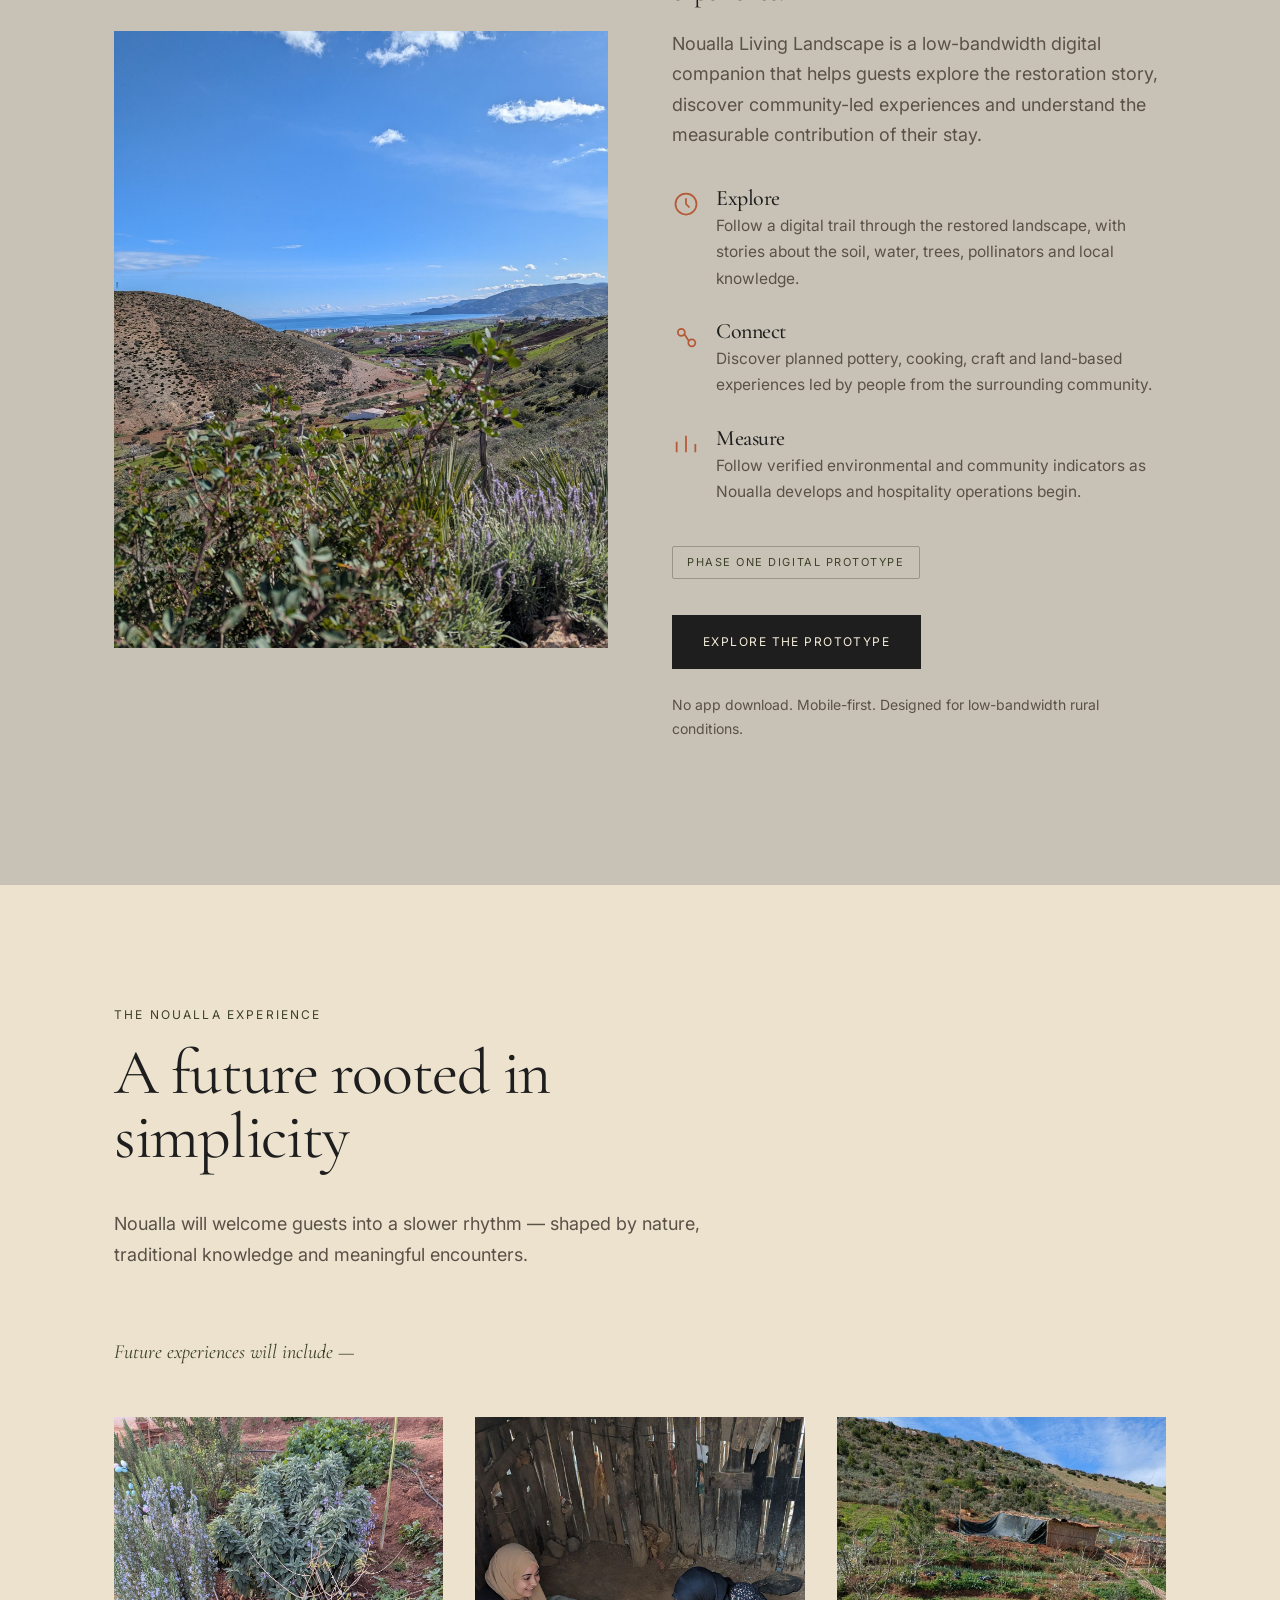
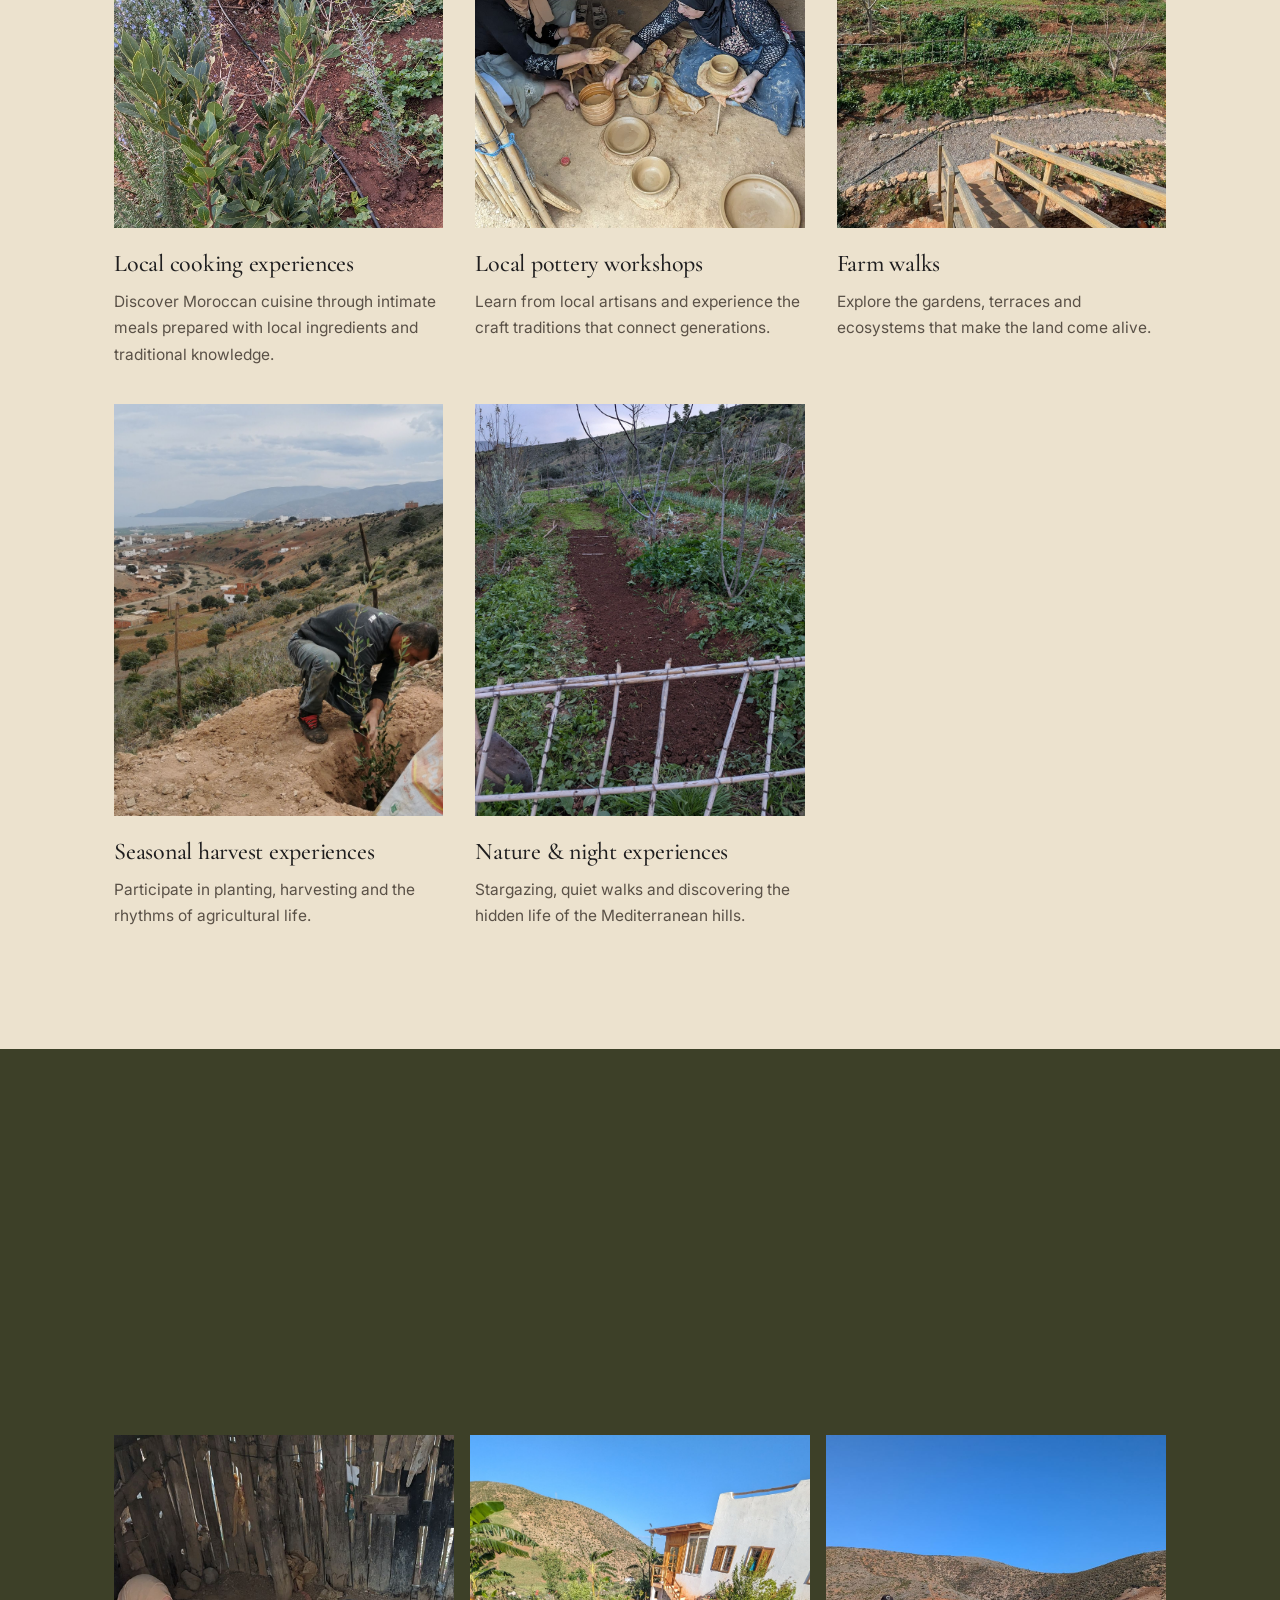
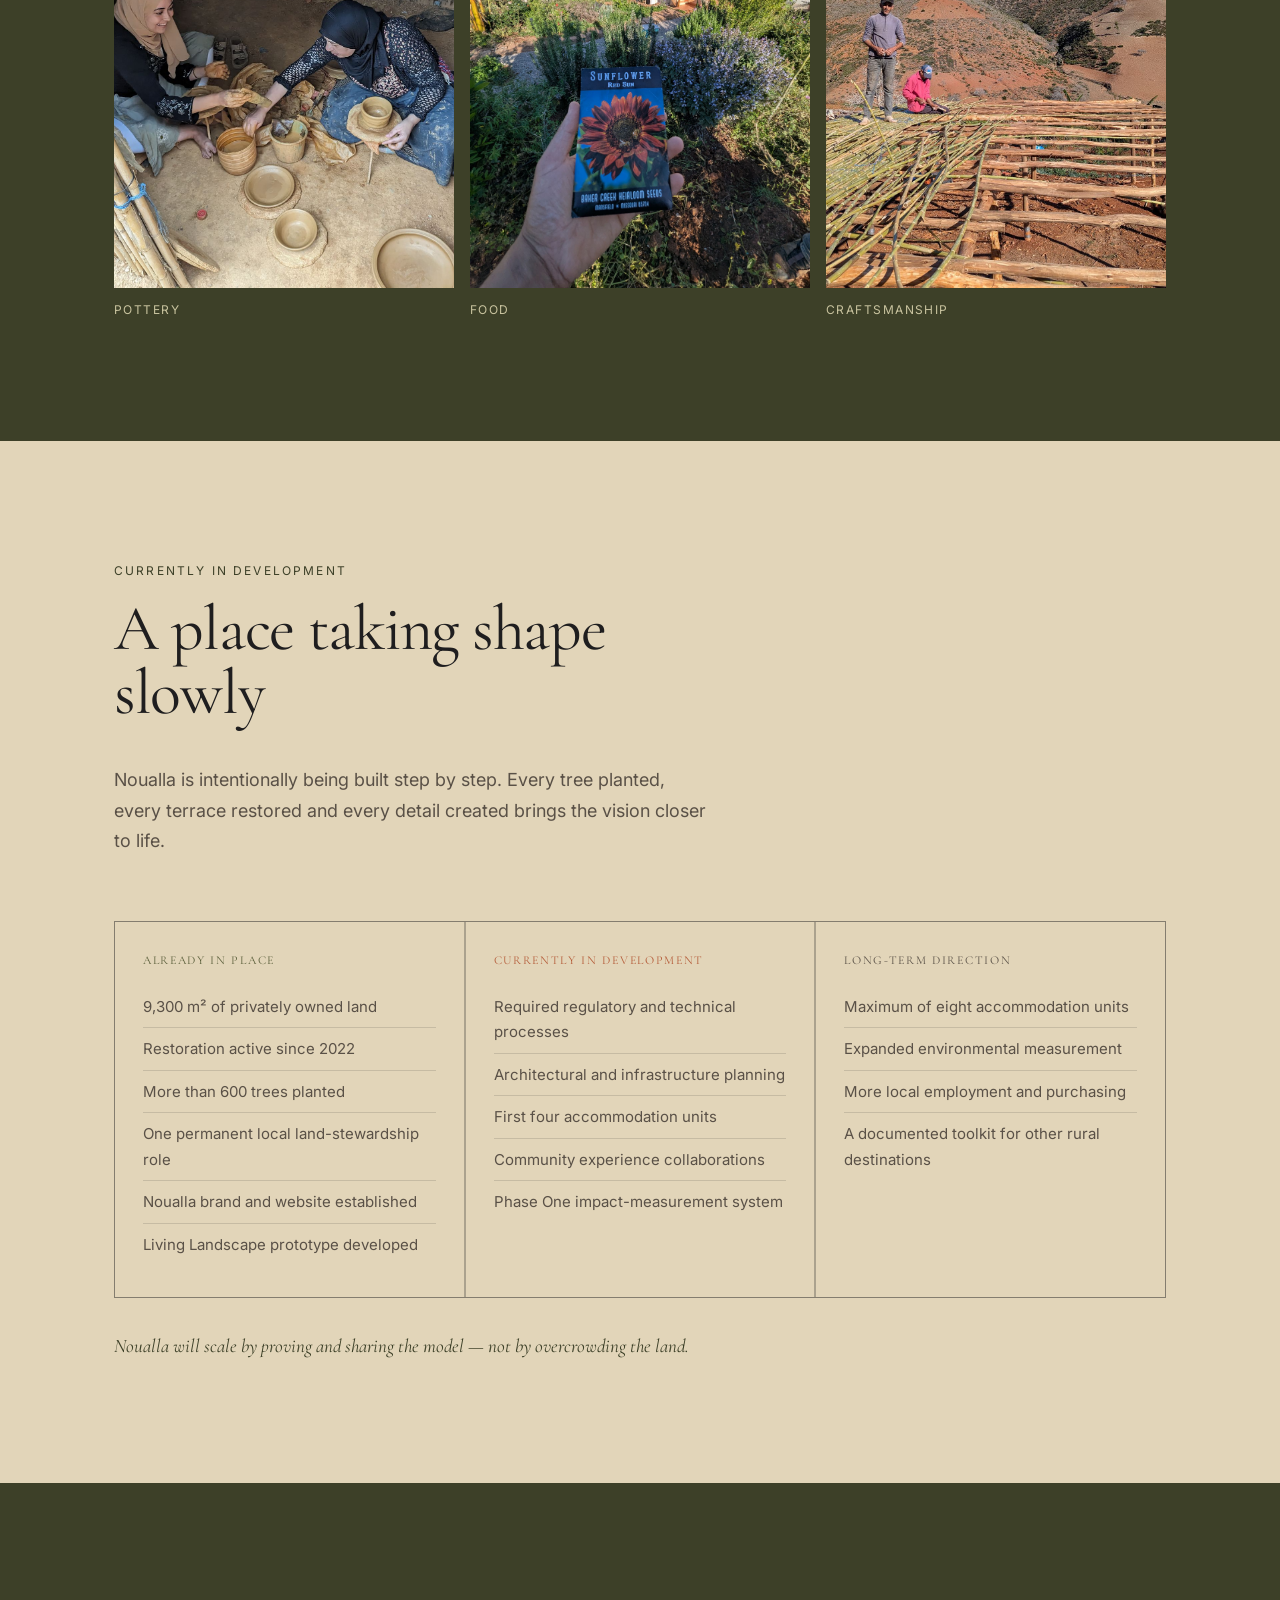
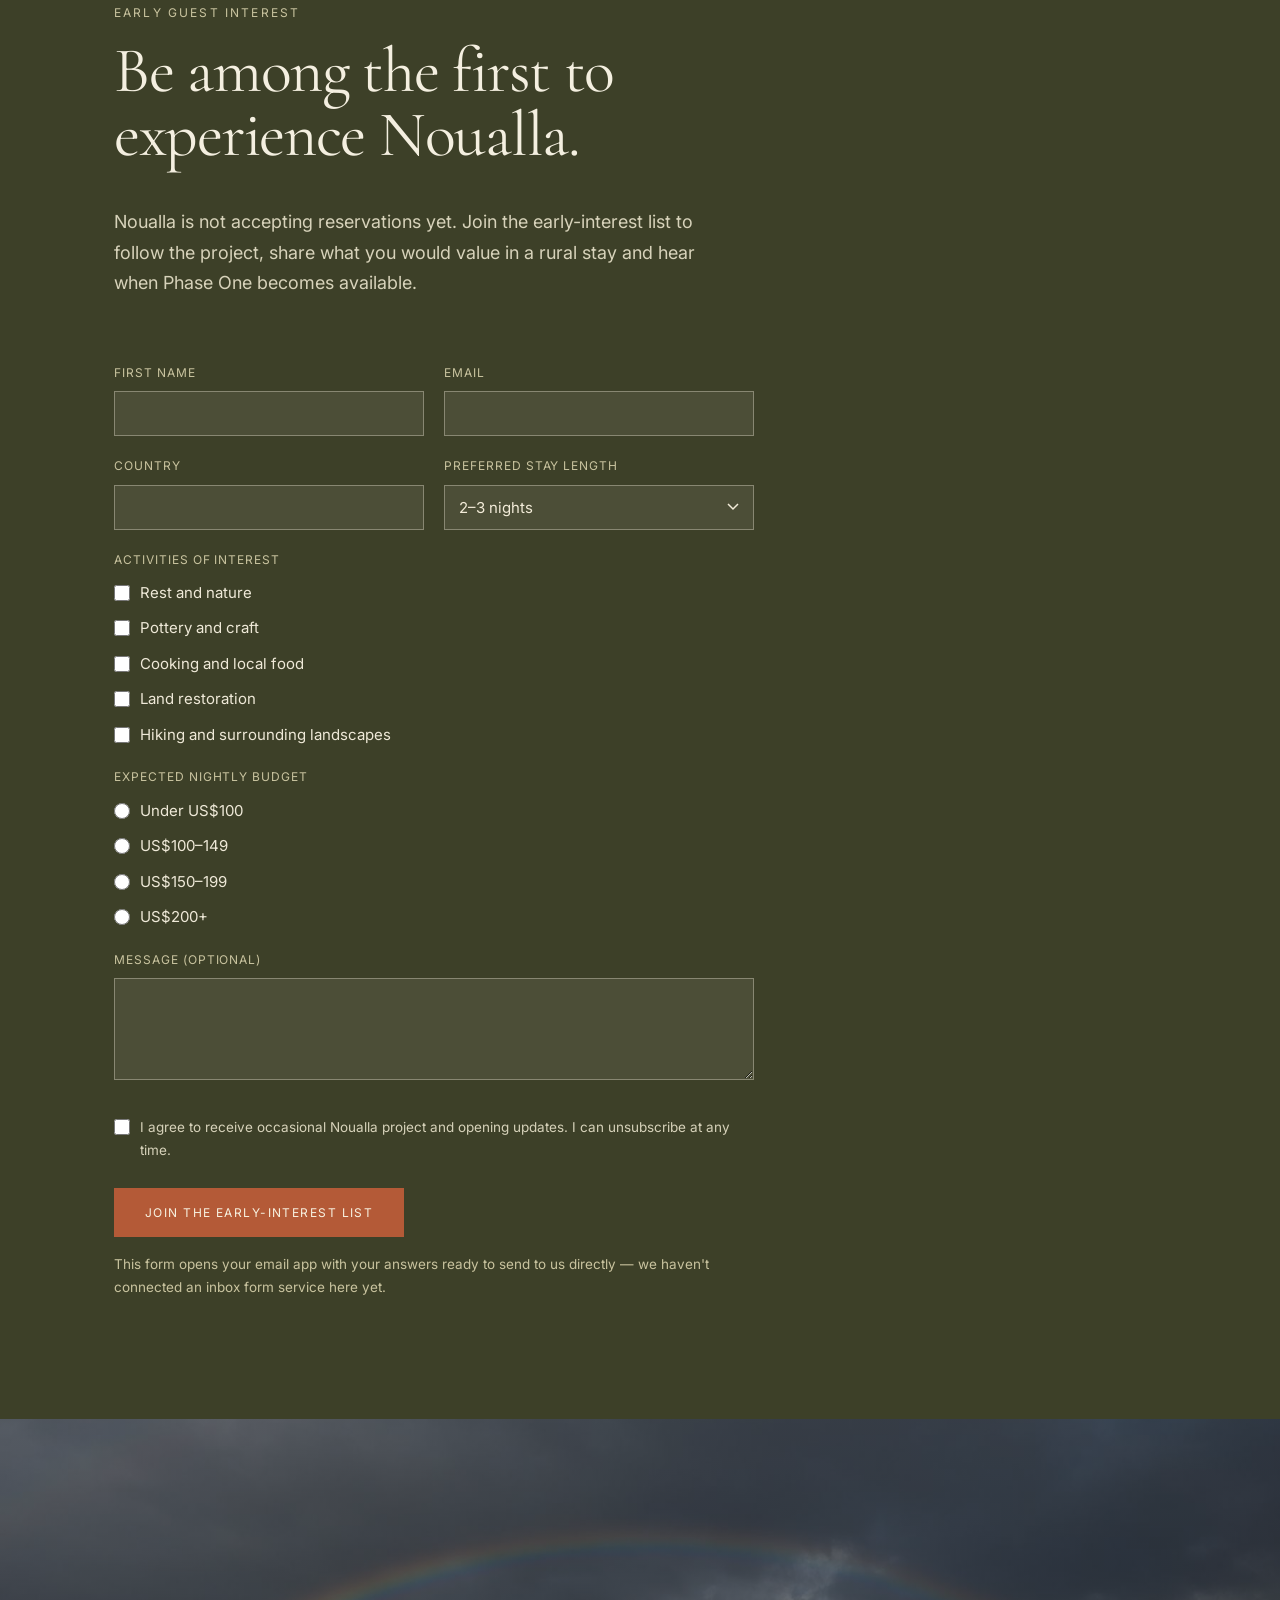
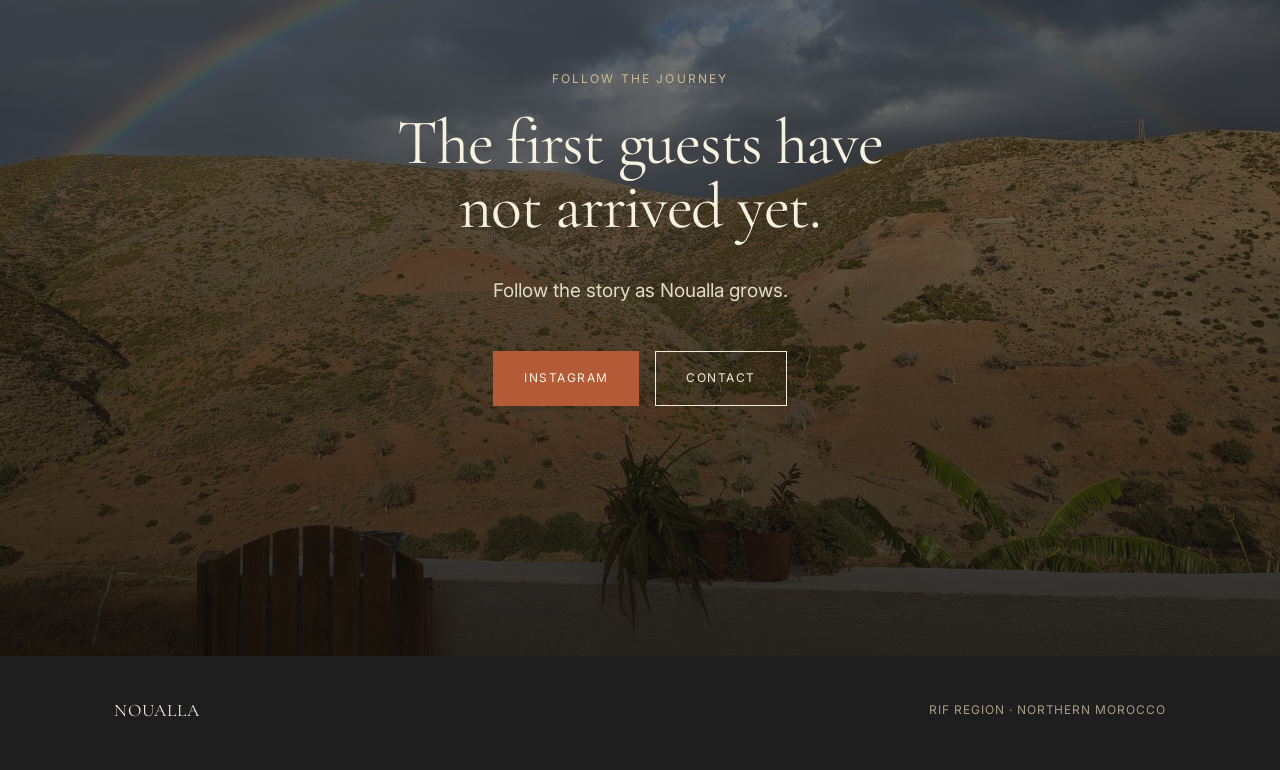
==== commit 80c86b30: "v1digital" ====
--- a/index.html
+++ b/index.html
@@ -3,464 +3,374 @@
 <head>
 <meta charset="UTF-8">
 <meta name="viewport" content="width=device-width, initial-scale=1.0">
-<title>Noualla — A Regenerative Retreat in Northern Morocco</title>
+<title>Noualla — A regenerative retreat growing from the hills of Northern Morocco</title>
+<meta name="description" content="Noualla is a future regenerative retreat in the Mediterranean hills of northern Morocco, built slowly on restored agricultural land.">
+<link rel="canonical" href="https://noualla.com/">
+<meta property="og:title" content="Noualla — A regenerative retreat growing from the hills of Northern Morocco">
+<meta property="og:description" content="Noualla is a future regenerative retreat in the Mediterranean hills of northern Morocco, built slowly on restored agricultural land.">
+<meta property="og:image" content="images/house-sunset.jpg">
+<meta property="og:type" content="website">
+<meta name="twitter:card" content="summary_large_image">
 <link rel="preconnect" href="https://fonts.googleapis.com">
-<link href="https://fonts.googleapis.com/css2?family=Fraunces:ital,opsz,wght@0,9..144,300;0,9..144,400;0,9..144,500;0,9..144,600;1,9..144,400;1,9..144,500&family=Work+Sans:wght@300;400;500;600&display=swap" rel="stylesheet">
+<link rel="preconnect" href="https://fonts.gstatic.com" crossorigin>
+<link href="https://fonts.googleapis.com/css2?family=Cormorant+Garamond:wght@400;500;600&family=Inter:wght@400;500;600&display=swap" rel="stylesheet">
 <link rel="icon" type="image/svg+xml" href="logo/noualla-icon.svg">
-<style>
-  :root{
-    --bg: #EEE3CB;
-    --bg-warm: #E7D9BC;
-    --ink: #2B2620;
-    --ink-soft: #5A5044;
-    --olive: #47552F;
-    --olive-deep: #333E22;
-    --clay: #A45A38;
-    --clay-deep: #8A4A2D;
-    --gold: #BD8A32;
-    --stone: #DCCFAE;
-    --cream: #F7F1E1;
-    --max: 1180px;
-  }
-  *{box-sizing:border-box; margin:0; padding:0;}
-  html{scroll-behavior:smooth;}
-  body{
-    background: var(--bg);
-    color: var(--ink);
-    font-family: 'Work Sans', sans-serif;
-    font-weight: 400;
-    line-height: 1.6;
-    -webkit-font-smoothing: antialiased;
-  }
-  h1,h2,h3{
-    font-family: 'Fraunces', serif;
-    font-weight: 500;
-    line-height: 1.08;
-    letter-spacing: -0.01em;
-    color: var(--olive-deep);
-  }
-  .eyebrow{
-    font-family:'Work Sans', sans-serif;
-    font-size: 12.5px;
-    letter-spacing: 0.22em;
-    text-transform: uppercase;
-    color: var(--clay-deep);
-    font-weight: 600;
-    display:flex;
-    align-items:center;
-    gap: 12px;
-  }
-  .eyebrow::before{
-    content:"";
-    width: 26px; height: 1px;
-    background: var(--clay-deep);
-    display:inline-block;
-  }
-  .wrap{ max-width: var(--max); margin: 0 auto; padding: 0 40px; }
-  img{ display:block; width:100%; height:100%; object-fit:cover; }
-
-  /* Terrace divider — signature motif: a stepped line echoing hillside terracing */
-  .terrace-divider{ width:100%; overflow:hidden; line-height:0; }
-  .terrace-divider svg{ width:100%; height:auto; display:block; }
-
-  /* NAV */
-  header.nav{
-    position: sticky; top:0; z-index: 50;
-    background: rgba(238,227,203,0.88);
-    backdrop-filter: blur(6px);
-    border-bottom: 1px solid rgba(43,38,32,0.08);
-  }
-  .nav-inner{
-    max-width: var(--max); margin:0 auto; padding: 18px 40px;
-    display:flex; align-items:center; justify-content:space-between;
-  }
-  .logo{ font-family:'Fraunces', serif; font-size: 21px; letter-spacing: 0.03em; color: var(--olive-deep); font-weight:600;}
-  .logo em{ font-style: italic; font-weight:400; color: var(--clay);}
-  nav.links{ display:flex; gap: 34px; }
-  nav.links a{ color: var(--ink-soft); text-decoration:none; font-size: 13.5px; letter-spacing:.04em; text-transform:uppercase; font-weight:500;}
-  nav.links a:hover{ color: var(--clay-deep); }
-  .btn{
-    display:inline-block; padding: 13px 30px;
-    background: var(--olive); color: var(--cream);
-    font-size: 13px; letter-spacing:.08em; text-transform:uppercase; font-weight:600;
-    text-decoration:none; border-radius: 2px;
-    transition: background .25s ease;
-    border: 1px solid var(--olive);
-  }
-  .btn:hover{ background: var(--olive-deep); }
-  .btn.outline{ background:transparent; color:var(--cream); border-color: rgba(247,241,225,.55); }
-  .btn.outline:hover{ background: rgba(247,241,225,.12); }
-
-  /* HERO */
-  .hero{ position:relative; height: 92vh; min-height:620px; }
-  .hero img{ position:absolute; inset:0; }
-  .hero::after{
-    content:""; position:absolute; inset:0;
-    background: linear-gradient(180deg, rgba(20,18,12,.15) 0%, rgba(20,18,12,.1) 40%, rgba(20,18,12,.55) 100%);
-  }
-  .hero-content{
-    position:relative; z-index:2; height:100%;
-    display:flex; flex-direction:column; justify-content:flex-end;
-    max-width: var(--max); margin:0 auto; padding: 0 40px 76px;
-  }
-  .hero-content .eyebrow{ color: var(--cream); margin-bottom:22px; }
-  .hero-content .eyebrow::before{ background: var(--cream); }
-  .hero h1{
-    color: var(--cream); font-size: clamp(46px, 6.5vw, 80px);
-    max-width: 15ch; margin-bottom: 20px;
-    font-weight: 500;
-  }
-  .hero p.sub{
-    color: rgba(247,241,225,.88); font-size: 18px; max-width: 46ch;
-    margin-bottom: 34px; font-weight:300;
-  }
-
-  section{ padding: 145px 0; }
-  .section-head{ max-width: 640px; margin-bottom: 74px; }
-  .section-head h2{ font-size: clamp(31px, 3.8vw, 47px); margin-top:20px; }
-  .section-head p.intro{ margin-top: 18px; font-size: 15.5px; color: var(--ink-soft); max-width: 58ch; }
-
-  /* LAND — 3 blocks */
-  .land-grid{ display:grid; grid-template-columns: repeat(3, 1fr); gap: 40px; }
-  .land-card figure{ aspect-ratio: 4/5; border-radius: 3px; overflow:hidden; background: var(--stone); }
-  .land-card h3{ font-size: 20px; margin-top: 26px; font-weight:500; }
-  .land-card p{ margin-top: 8px; font-size: 13.5px; color: var(--ink-soft); }
-
-  /* placeholder image block */
-  .ph{
-    width:100%; height:100%;
-    display:flex; align-items:center; justify-content:center; text-align:center;
-    background:
-      repeating-linear-gradient(135deg, rgba(43,38,32,.05) 0px, rgba(43,38,32,.05) 1px, transparent 1px, transparent 14px),
-      var(--stone);
-    border: 1px dashed rgba(43,38,32,.28);
-    color: var(--ink-soft);
-    font-size: 12.5px; letter-spacing:.03em; padding: 18px;
-    font-style: italic;
-  }
-  .ph span{ display:block; font-size: 10.5px; text-transform:uppercase; letter-spacing:.14em; font-style:normal; color: var(--clay-deep); margin-bottom:6px; font-weight:600;}
-
-  /* STAY section */
-  .stay-bg{ background: var(--bg-warm); }
-  .stay-grid{ display:grid; grid-template-columns: 1.1fr 1fr; gap: 60px; align-items:center; }
-  .stay-figs{ display:grid; grid-template-columns: 1fr 1fr; gap: 18px; }
-  .stay-figs figure:first-child{ margin-top: 44px; }
-  .stay-figs figure{ aspect-ratio: 3/4; border-radius: 3px; overflow:hidden; background: var(--stone); position:relative;}
-  .fig-tag{
-    position:absolute; bottom:10px; left:10px; z-index:2;
-    background: rgba(20,18,12,.62); color: var(--cream);
-    font-size: 10.5px; letter-spacing:.06em; text-transform:uppercase;
-    padding: 6px 10px; border-radius: 2px; font-weight:500;
-  }
-  .stay-text h2{ font-size: clamp(31px,3.8vw,44px); }
-  .stay-text p.sub{ color: var(--clay-deep); font-size:16px; margin: 16px 0 22px; font-style:italic; font-family:'Fraunces',serif; }
-  .stay-text p.body{ color: var(--ink-soft); font-size:14.5px; max-width: 46ch; }
-
-  /* EXPERIENCES — editorial rows, not equal-weight cards */
-  .exp-editorial{ display:flex; flex-direction:column; gap: 96px; }
-  .exp-fig-lg{ aspect-ratio: 16/9; border-radius:4px; overflow:hidden; background:var(--stone); }
-  .exp-row-text{ margin-top:28px; max-width:640px; }
-  .exp-row-text h3{ font-family:'Fraunces',serif; font-size:25px; font-weight:500; color:var(--olive-deep); }
-  .exp-row-text p{ font-size:14.5px; color:var(--ink-soft); margin-top:8px; }
-
-  .exp-duo-figs{ display:grid; grid-template-columns: 1.3fr 1fr; gap:20px; }
-  .exp-duo-figs figure{ aspect-ratio: 4/3; border-radius:4px; overflow:hidden; background:var(--stone); }
-
-  .exp-row-pair{ display:grid; grid-template-columns: 1fr 1fr; gap:44px; }
-  .exp-pair-item figure{ aspect-ratio: 4/3; border-radius:4px; overflow:hidden; background:var(--stone); }
-  .exp-pair-item h3{ font-family:'Fraunces',serif; font-size:20px; margin-top:24px; font-weight:500; color:var(--olive-deep); }
-  .exp-pair-item p{ font-size:13.5px; color:var(--ink-soft); margin-top:6px; }
-
-  @media (max-width: 900px){
-    .exp-duo-figs{ grid-template-columns: 1fr; }
-    .exp-row-pair{ grid-template-columns: 1fr; gap:56px; }
-  }
-
-  /* TABLE section */
-  .table-section{ position:relative; }
-  .table-hero{ position:relative; height: 640px; border-radius: 4px; overflow:hidden; }
-  .table-hero .cap{
-    position:absolute; bottom:20px; left:20px; z-index:2;
-    background: rgba(20,18,12,.62); color:var(--cream);
-    padding:8px 14px; font-size:11.5px; letter-spacing:.06em; text-transform:uppercase; border-radius:2px;
-  }
-  .table-below{ display:grid; grid-template-columns: 1.4fr 1fr; gap:32px; margin-top: 20px; align-items:end;}
-  .table-below .text p{ font-size:15px; color:var(--ink-soft); max-width:50ch; }
-  .table-below figure{ aspect-ratio: 4/5; border-radius:3px; overflow:hidden; background:var(--stone); position:relative;}
-
-  /* TRADITION */
-  .tradition{ background: var(--olive-deep); color: var(--cream); }
-  .tradition .eyebrow{ color: var(--gold); }
-  .tradition .eyebrow::before{ background:var(--gold); }
-  .tradition h2{ color: var(--cream); }
-  .trad-grid{ display:grid; grid-template-columns: 1fr 1.1fr; gap:56px; align-items:center; }
-  .trad-figs{ display:grid; grid-template-columns: 1fr 1fr; gap:16px; }
-  .trad-figs figure{ aspect-ratio: 3/4; border-radius:3px; overflow:hidden; }
-  .trad-text p{ font-size:15px; color: rgba(247,241,225,.82); max-width:48ch; margin-top:18px;}
-  @media (max-width: 900px){ .trad-figs{ grid-template-columns: 1fr 1fr; } }
-
-  /* MILESTONES */
-  .milestones{ }
-  .mile-grid{ display:grid; grid-template-columns: 1fr 1fr; gap: 70px; margin-top: 26px;}
-  .mile-col h4{
-    font-family:'Work Sans', sans-serif; font-size:12.5px; letter-spacing:.18em; text-transform:uppercase;
-    color: var(--ink-soft); font-weight:600; margin-bottom:18px; padding-bottom:10px;
-    border-bottom: 1px solid rgba(43,38,32,.15);
-  }
-  .mile-item{ display:flex; align-items:flex-start; gap:14px; padding: 12px 0; font-size:15.5px; }
-  .mile-item .mark{
-    width:22px; height:22px; border-radius:50%; flex:0 0 22px; margin-top:2px;
-    display:flex; align-items:center; justify-content:center; font-size:12px; font-weight:700;
-  }
-  .mile-col.done .mark{ background: var(--olive); color: var(--cream); }
-  .mile-col.planned .mark{ background:transparent; border: 1.5px solid var(--clay-deep); color: var(--clay-deep); }
-  .cta-final{ text-align:center; margin-top: 112px; }
-  .cta-final h2{ font-size: clamp(30px,4vw,46px); }
-  .cta-final .btns{ display:flex; gap:16px; justify-content:center; margin-top:30px; }
-  .btn.solid-clay{ background: var(--clay); border-color:var(--clay); color:var(--cream); }
-  .btn.solid-clay:hover{ background: var(--clay-deep); }
-  .btn.ghost{ background:transparent; color:var(--olive-deep); border-color: var(--olive-deep); }
-  .btn.ghost:hover{ background: var(--olive-deep); color:var(--cream); }
-
-  footer{ padding: 50px 0; text-align:center; color: var(--ink-soft); font-size:13px; background: var(--bg-warm); }
-
-  @media (max-width: 900px){
-    .land-grid{ grid-template-columns: 1fr; }
-    .stay-grid{ grid-template-columns: 1fr; }
-    .stay-figs{ order:-1; }
-    .table-below{ grid-template-columns: 1fr; }
-    .trad-grid{ grid-template-columns: 1fr; }
-    .mile-grid{ grid-template-columns: 1fr; gap:30px; }
-    nav.links{ display:none; }
-    .wrap, .nav-inner{ padding: 0 22px; }
-    section{ padding: 90px 0; }
-  }
-</style>
+<link rel="stylesheet" href="css/style.css">
 </head>
 <body>
 
-<header class="nav">
-  <div class="nav-inner">
-    <div class="logo"><img src="logo/noualla-lockup-horizontal.svg" alt="Noualla" style="height:34px; width:auto; vertical-align:middle; display:block;"></div>
+<header id="siteHeader">
+  <div class="wrap">
+    <div class="brand">
+      <svg viewBox="0 0 200 200" aria-hidden="true">
+        <g fill="none" stroke="var(--clay)" stroke-width="14" stroke-linecap="round" stroke-linejoin="round">
+          <line x1="100" y1="26" x2="100" y2="42"/>
+          <path d="M55,178 L58,122 C58,74 78,34 100,34 C122,34 142,74 142,122 L145,178"/>
+          <path d="M86,178 L86,140 C86,124 92,114 100,114 C108,114 114,124 114,140 L114,178"/>
+        </g>
+      </svg>
+      NOUALLA
+    </div>
     <nav class="links">
+      <a href="#story">Story</a>
       <a href="#land">The Land</a>
-      <a href="#stay">Stay</a>
-      <a href="#experiences">Experiences</a>
-      <a href="#table">Table</a>
-      <a href="#journey">Journey</a>
+      <a href="#experience">Experience</a>
+      <a href="#community">Craft</a>
+      <a href="living-landscape/">Living Landscape</a>
+      <a href="#contact">Contact</a>
     </nav>
-    <a href="#journey" class="btn" style="padding:10px 22px;">Follow Noualla</a>
+    <button class="menu-toggle" aria-label="Open menu" aria-expanded="false" aria-controls="mobileMenu">
+      <svg viewBox="0 0 24 24" fill="none" stroke="currentColor" stroke-width="1.6"><line x1="3" y1="6" x2="21" y2="6"/><line x1="3" y1="12" x2="21" y2="12"/><line x1="3" y1="18" x2="21" y2="18"/></svg>
+    </button>
   </div>
 </header>
 
+<nav id="mobileMenu" class="mobile-menu" aria-label="Mobile navigation">
+  <button class="mobile-menu-close" aria-label="Close menu">
+    <svg viewBox="0 0 24 24" fill="none" stroke="currentColor" stroke-width="1.6"><line x1="4" y1="4" x2="20" y2="20"/><line x1="20" y1="4" x2="4" y2="20"/></svg>
+  </button>
+  <a href="#story">Story</a>
+  <a href="#land">The Land</a>
+  <a href="#experience">Experience</a>
+  <a href="#community">Craft</a>
+  <a href="living-landscape/">Living Landscape</a>
+  <a href="#contact">Contact</a>
+</nav>
+
+<!-- HERO -->
 <section class="hero">
-  <img src="images/hero.png" alt="Noualla at golden hour, hills of Northern Morocco">
-  <div class="hero-content">
-    <div class="eyebrow">Noualla — Northern Morocco</div>
-    <h1>A hidden retreat rooted in the hills of Northern Morocco</h1>
-    <p class="sub">Olive terraces, restored soil, and Moroccan hospitality — grown slowly, on land that's coming back to life.</p>
-    <div><a href="#land" class="btn outline">Discover Noualla</a></div>
-  </div>
-</section>
-
-<div class="terrace-divider">
-  <svg viewBox="0 0 1200 40" preserveAspectRatio="none"><path d="M0,40 L0,26 L150,26 L150,14 L350,14 L350,4 L600,4 L600,18 L850,18 L850,8 L1050,8 L1050,22 L1200,22 L1200,40 Z" fill="#EEE3CB"/></svg>
-</div>
-
-<section id="land">
-  <div class="wrap">
-    <div class="section-head">
-      <div class="eyebrow">The Land</div>
-      <h2>From forgotten land to living ecosystem</h2>
-      <p class="intro">Once degraded by erosion, this hillside is returning to life through regenerative agriculture, water restoration, and biodiversity.</p>
-    </div>
-    <div class="land-grid">
-      <div class="land-card">
-        <figure><img src="images/land-restoring.jpg" alt="Restoring the land — terraces and gardens"></figure>
-        <h3>Restoring the land</h3>
-        <p>Rebuilding soil through terraces, organic practice, and traditional knowledge.</p>
-      </div>
-      <div class="land-card">
-        <figure><img src="images/land-ecosystem.jpg" alt="Wild lavender growing on the land"></figure>
-        <h3>A living ecosystem</h3>
-        <p>A landscape where plants, pollinators, and wildlife are returning.</p>
-      </div>
-      <div class="land-card">
-        <figure><img src="images/land-seasons.jpg" alt="Planting heirloom sunflowers in the garden"></figure>
-        <h3>Growing with the seasons</h3>
-        <p>A Mediterranean landscape that feeds people while following nature's rhythm.</p>
-      </div>
-    </div>
-  </div>
-</section>
-
-<div class="terrace-divider">
-  <svg viewBox="0 0 1200 40" preserveAspectRatio="none"><path d="M0,0 L0,14 L200,14 L200,24 L420,24 L420,10 L680,10 L680,30 L900,30 L900,16 L1200,16 L1200,0 Z" fill="#E7D9BC"/></svg>
-</div>
-
-<section id="stay" class="stay-bg">
-  <div class="wrap">
-    <div class="stay-grid">
-      <div class="stay-figs">
-        <figure><img src="images/stay-exterior.png" alt="Future accommodation concept — bungalow exterior"><span class="fig-tag">Future accommodation concept</span></figure>
-        <figure><img src="images/stay-interior.png" alt="Interior concept — bungalow bedroom"><span class="fig-tag">Concept design</span></figure>
-      </div>
-      <div class="stay-text">
-        <div class="eyebrow">Vision</div>
-        <h2>A future rooted in simplicity</h2>
-        <p class="sub">Handcrafted spaces designed to blend with the landscape.</p>
-        <p class="body">Small handcrafted cabins imagined in local materials, natural textures, and traditional Moroccan craftsmanship. Quiet spaces designed around comfort, simplicity, and connection with nature.</p>
-        <p class="body" style="margin-top:14px; font-size:13.5px; font-style:italic; color:var(--clay-deep);">These images are early design concepts, not existing rooms.</p>
-      </div>
-    </div>
-  </div>
-</section>
-
-<div class="terrace-divider">
-  <svg viewBox="0 0 1200 40" preserveAspectRatio="none"><path d="M0,40 L0,26 L150,26 L150,14 L350,14 L350,4 L600,4 L600,18 L850,18 L850,8 L1050,8 L1050,22 L1200,22 L1200,40 Z" fill="#EEE3CB"/></svg>
-</div>
-
-<section id="experiences">
-  <div class="wrap">
-    <div class="section-head">
-      <div class="eyebrow">Experiences</div>
-      <h2>More than a stay</h2>
-      <p class="intro">A way to reconnect with land, culture, and tradition.</p>
-    </div>
-    <div class="exp-editorial">
-
-      <div class="exp-row-single">
-        <figure class="exp-fig-lg" style="position:relative;">
-          <img src="images/exp-culinary.png" alt="Women-led culinary experience, preparing a shared meal">
-          <span class="fig-tag" style="position:absolute; bottom:14px; left:14px;">Concept</span>
-        </figure>
-        <div class="exp-row-text">
-          <h3>Women-led culinary experiences</h3>
-          <p>Traditional recipes, garden ingredients, local knowledge.</p>
-        </div>
-      </div>
-
-      <div class="exp-row-single">
-        <div class="exp-duo-figs">
-          <figure><img src="images/exp-pottery.jpg" alt="Hands shaping clay — the pottery process"></figure>
-          <figure><img src="images/exp-pottery-result.jpg" alt="Finished handmade ceramics"></figure>
-        </div>
-        <div class="exp-row-text">
-          <h3>Women-led pottery workshops</h3>
-          <p>Moroccan craftsmanship through handmade ceramics.</p>
-        </div>
-      </div>
-
-      <div class="exp-row-pair">
-        <div class="exp-pair-item">
-          <figure><img src="images/exp-farmwalks.jpg" alt="Path through the garden terraces"></figure>
-          <h3>Farm walks</h3>
-          <p>Plants, farming practices, and the living landscape.</p>
-        </div>
-        <div class="exp-pair-item">
-          <figure><img src="images/exp-harvest.jpg" alt="Basket of seasonal harvest fruit"></figure>
-          <h3>Seasonal harvests</h3>
-          <p>Participate in the rhythms of the land.</p>
-        </div>
-      </div>
-
-      <div class="exp-row-single">
-        <figure class="exp-fig-lg" style="position:relative;">
-          <img src="images/exp-astronomy.png" alt="Guests stargazing under the Milky Way">
-          <span class="fig-tag" style="position:absolute; bottom:14px; left:14px;">Concept</span>
-        </figure>
-        <div class="exp-row-text">
-          <h3>Nature & astronomy nights</h3>
-          <p>Clear skies, silence, and natural beauty after sunset.</p>
-        </div>
-      </div>
-
-    </div>
-  </div>
-</section>
-
-<div class="terrace-divider">
-  <svg viewBox="0 0 1200 40" preserveAspectRatio="none"><path d="M0,0 L0,14 L200,14 L200,24 L420,24 L420,10 L680,10 L680,30 L900,30 L900,16 L1200,16 L1200,0 Z" fill="#E7D9BC"/></svg>
-</div>
-
-<section id="table" class="stay-bg table-section">
-  <div class="wrap">
-    <div class="section-head">
-      <div class="eyebrow">The Noualla Table</div>
-      <h2>Shared moments around the land</h2>
-    </div>
-    <div class="table-hero">
-      <img src="images/table-main.png" alt="Outdoor dining beneath olive trees at sunset">
-      <div class="cap">Future hospitality experience concept</div>
-    </div>
-    <div class="table-below">
-      <div class="text">
-        <p>Meals from the gardens, shared beneath olive trees, in the spirit of Moroccan hospitality.</p>
-      </div>
-      <figure>
-        <img src="images/table-relax.png" alt="A quiet corner at Noualla, today">
-        <div class="fig-tag" style="position:absolute; bottom:10px; left:10px;">At Noualla, today</div>
-      </figure>
-    </div>
-  </div>
-</section>
-
-<section class="tradition">
-  <div class="wrap">
-    <div class="trad-grid">
-      <div class="trad-figs">
-        <figure><img src="images/tradition-pottery.jpg" alt="Hands shaping clay, close-up"></figure>
-        <figure><img src="images/tradition-pottery-result.jpg" alt="A finished handmade bowl, still on the wheel"></figure>
-      </div>
-      <div class="trad-text">
-        <div class="eyebrow">Community</div>
-        <h2>Rooted in Moroccan traditions</h2>
-        <p>Noualla is building lasting partnerships with local artisans, farmers, and women-led initiatives — the people whose knowledge shapes everything on this land.</p>
-      </div>
-    </div>
-  </div>
-</section>
-
-<div class="terrace-divider">
-  <svg viewBox="0 0 1200 40" preserveAspectRatio="none"><path d="M0,40 L0,26 L150,26 L150,14 L350,14 L350,4 L600,4 L600,18 L850,18 L850,8 L1050,8 L1050,22 L1200,22 L1200,40 Z" fill="#EEE3CB"/></svg>
-</div>
-
-<section id="journey" class="milestones">
-  <div class="wrap">
-    <div class="section-head">
-      <div class="eyebrow">Growing Slowly, With Purpose</div>
-      <h2>Growing slowly, with purpose</h2>
-      <p class="intro">Noualla is being created carefully, respecting the land and preserving the character of this place.</p>
-    </div>
-    <div class="mile-grid">
-      <div class="mile-col done">
-        <h4>The journey so far</h4>
-        <div class="mile-item"><span class="mark">✓</span> Regenerative gardens established</div>
-        <div class="mile-item"><span class="mark">✓</span> Water conservation systems underway</div>
-        <div class="mile-item"><span class="mark">✓</span> Mediterranean landscape restored</div>
-        <div class="mile-item"><span class="mark">✓</span> Native and fruit trees planted</div>
-      </div>
-      <div class="mile-col planned">
-        <h4>What comes next</h4>
-        <div class="mile-item"><span class="mark">○</span> Solar energy integration</div>
-        <div class="mile-item"><span class="mark">○</span> Future accommodation development</div>
-        <div class="mile-item"><span class="mark">○</span> Local hospitality experiences</div>
-      </div>
-    </div>
-
-    <div class="cta-final">
-      <h2>Follow the journey</h2>
-      <div class="btns">
-        <a href="#" class="btn solid-clay">Follow Noualla</a>
-        <a href="#" class="btn ghost">Contact</a>
-      </div>
+  <div class="hero-bg"><img src="images/house-sunset.jpg" alt="A bungalow at dusk, surrounded by papaya and banana plants, overlooking the Rif hills"></div>
+  <div class="hero-inner">
+    <div class="label reveal">Northern Morocco · Mediterranean Coast</div>
+    <h1 class="reveal">NOUALLA</h1>
+    <p class="sub reveal">A regenerative retreat growing from the hills of Northern Morocco.</p>
+    <p class="small reveal">A future place of rest, connection and discovery, built slowly on restored agricultural land overlooking the Mediterranean.</p>
+    <div class="hero-actions reveal">
+      <a href="#story" class="btn primary">Discover Noualla</a>
+      <a href="#contact" class="btn ghost">Follow the Journey</a>
+    </div>
+  </div>
+</section>
+
+<!-- STORY -->
+<section class="story" id="story">
+  <div class="wrap">
+    <div class="story-grid">
+      <div class="story-text reveal">
+        <div class="label">A Place Returning to Life</div>
+        <h2 style="margin-top:16px;">From forgotten land to a living landscape.</h2>
+        <div style="margin-top:40px;">
+          <p>Noualla began with a simple idea: that damaged land can heal, and that hospitality can become a force for regeneration.</p>
+          <p>Over years of restoring soil, planting trees and rebuilding natural systems, this hillside has slowly transformed into a living ecosystem.</p>
+        </div>
+        <div class="label story-detail">Northern Morocco · Mediterranean Hills · 9,300 m² of Restored Land</div>
+      </div>
+      <div class="story-photo reveal">
+        <div class="ph"><img src="images/meadow.jpg" alt="Wildflower meadow with a young olive tree on the restored hillside"></div>
+      </div>
+    </div>
+  </div>
+</section>
+
+<!-- THE LAND -->
+<section class="land" id="land">
+  <div class="wrap">
+    <div class="land-photos reveal">
+      <div class="ph big"><img src="images/valley-2021.jpg" alt="View across the valley toward the Mediterranean coast and the Rif mountains"></div>
+      <div class="ph small"><img src="images/worker-lavender.jpg" alt="A worker tending lavender on the hillside"></div>
+    </div>
+    <div class="section-head reveal">
+      <div class="label">The Land</div>
+      <h2>A living landscape</h2>
+    </div>
+    <div class="land-blocks">
+      <div class="land-block reveal">
+        <div class="num">Water</div>
+        <h3>Restoring natural cycles</h3>
+        <p>Swales, terraces and greywater systems capture and preserve water in a dry Mediterranean climate.</p>
+      </div>
+      <div class="land-block reveal">
+        <div class="num">Soil</div>
+        <h3>Rebuilding fertility</h3>
+        <p>Through composting, organic practices and biodiversity, exhausted soils are becoming productive again.</p>
+      </div>
+      <div class="land-block reveal">
+        <div class="num">Biodiversity</div>
+        <h3>Growing a Mediterranean ecosystem</h3>
+        <p>Olive trees, fruit gardens and native plants create a refuge for wildlife and future harvests.</p>
+      </div>
+    </div>
+  </div>
+</section>
+
+<!-- DIGITAL COMPANION (new) -->
+<section class="digital-companion" id="digital-companion">
+  <div class="wrap">
+    <div class="dc-grid">
+      <div class="dc-photo reveal">
+        <div class="ph"><img src="images/valley-2026.jpg" alt="View across the restored valley toward the Mediterranean coast"></div>
+      </div>
+      <div class="dc-text reveal">
+        <div class="label">The Digital Companion</div>
+        <h2 style="margin-top:16px;">The land becomes a living, measurable experience.</h2>
+        <p>Noualla Living Landscape is a low-bandwidth digital companion that helps guests explore the restoration story, discover community-led experiences and understand the measurable contribution of their stay.</p>
+        <div class="dc-features">
+          <div class="dc-feature">
+            <svg viewBox="0 0 24 24" fill="none" stroke="currentColor" stroke-width="1.5"><circle cx="12" cy="12" r="9"/><path d="M12 7v5l3 3"/></svg>
+            <div>
+              <h4>Explore</h4>
+              <p>Follow a digital trail through the restored landscape, with stories about the soil, water, trees, pollinators and local knowledge.</p>
+            </div>
+          </div>
+          <div class="dc-feature">
+            <svg viewBox="0 0 24 24" fill="none" stroke="currentColor" stroke-width="1.5"><circle cx="8" cy="8" r="3"/><circle cx="17" cy="17" r="3"/><path d="M10.5 9.5l4 6"/></svg>
+            <div>
+              <h4>Connect</h4>
+              <p>Discover planned pottery, cooking, craft and land-based experiences led by people from the surrounding community.</p>
+            </div>
+          </div>
+          <div class="dc-feature">
+            <svg viewBox="0 0 24 24" fill="none" stroke="currentColor" stroke-width="1.5"><path d="M4 19V10M12 19V5M20 19v-7"/></svg>
+            <div>
+              <h4>Measure</h4>
+              <p>Follow verified environmental and community indicators as Noualla develops and hospitality operations begin.</p>
+            </div>
+          </div>
+        </div>
+        <div class="status-pill dc-status">Phase One Digital Prototype</div><br>
+        <a href="living-landscape/" class="btn primary" style="margin-top:18px; display:inline-block; background:var(--ink); border-color:var(--ink); color:#f3ecd9;">Explore the Prototype</a>
+        <p class="dc-note">No app download. Mobile-first. Designed for low-bandwidth rural conditions.</p>
+      </div>
+    </div>
+  </div>
+</section>
+
+<!-- THE EXPERIENCE -->
+<section class="experience" id="experience">
+  <div class="wrap">
+    <div class="section-head reveal">
+      <div class="label">The Noualla Experience</div>
+      <h2>A future rooted in simplicity</h2>
+      <p class="lede">Noualla will welcome guests into a slower rhythm — shaped by nature, traditional knowledge and meaningful encounters.</p>
+    </div>
+    <p class="exp-note reveal">Future experiences will include —</p>
+    <div class="exp-grid">
+      <div class="exp-card reveal">
+        <div class="ph"><img src="images/herb-bed.jpg" alt="A bed of rosemary, sage and bay laurel grown on site"></div>
+        <h3>Local cooking experiences</h3>
+        <p>Discover Moroccan cuisine through intimate meals prepared with local ingredients and traditional knowledge.</p>
+      </div>
+      <div class="exp-card reveal">
+        <div class="ph"><img src="images/pottery-nouala.jpg" alt="Two local women shaping pottery together inside a traditional nouala"></div>
+        <h3>Local pottery workshops</h3>
+        <p>Learn from local artisans and experience the craft traditions that connect generations.</p>
+      </div>
+      <div class="exp-card reveal">
+        <div class="ph"><img src="images/vegetable-terraces.jpg" alt="Terraced vegetable gardens on the hillside"></div>
+        <h3>Farm walks</h3>
+        <p>Explore the gardens, terraces and ecosystems that make the land come alive.</p>
+      </div>
+      <div class="exp-card reveal">
+        <div class="ph"><img src="images/planting-2022.jpg" alt="Planting one of the first olive trees on the hillside"></div>
+        <h3>Seasonal harvest experiences</h3>
+        <p>Participate in planting, harvesting and the rhythms of agricultural life.</p>
+      </div>
+      <div class="exp-card reveal">
+        <div class="ph"><img src="images/garden-path.jpg" alt="A quiet dusk path through the garden terraces"></div>
+        <h3>Nature &amp; night experiences</h3>
+        <p>Stargazing, quiet walks and discovering the hidden life of the Mediterranean hills.</p>
+      </div>
+    </div>
+  </div>
+</section>
+
+<!-- CRAFT & COMMUNITY -->
+<section class="community" id="community">
+  <div class="wrap">
+    <div class="section-head reveal">
+      <div class="label">Craft &amp; Community</div>
+      <h2>More than a place to stay</h2>
+      <p class="lede">Noualla is built around relationships — with the land, with local makers and with the people who carry Morocco's traditions forward.</p>
+    </div>
+    <div class="comm-photos reveal">
+      <div>
+        <div class="ph"><img src="images/pottery-nouala.jpg" alt="Local artisans at the pottery wheel"></div>
+        <div class="comm-cap">Pottery</div>
+      </div>
+      <div>
+        <div class="ph"><img src="images/sunflower-seeds.jpg" alt="Heirloom seeds grown for the garden"></div>
+        <div class="comm-cap">Food</div>
+      </div>
+      <div>
+        <div class="ph"><img src="images/reed-roof-building.jpg" alt="Craftsmen hand-weaving a traditional cane and reed roof"></div>
+        <div class="comm-cap">Craftsmanship</div>
+      </div>
+    </div>
+  </div>
+</section>
+
+<!-- CURRENTLY IN DEVELOPMENT (now three columns) -->
+<section class="development" id="development">
+  <div class="wrap">
+    <div class="section-head reveal">
+      <div class="label">Currently in Development</div>
+      <h2>A place taking shape slowly</h2>
+      <p class="lede">Noualla is intentionally being built step by step. Every tree planted, every terrace restored and every detail created brings the vision closer to life.</p>
+    </div>
+    <div class="progress-cols reveal">
+      <div class="progress-col done">
+        <h4>Already in Place</h4>
+        <ul>
+          <li>9,300 m² of privately owned land</li>
+          <li>Restoration active since 2022</li>
+          <li>More than 600 trees planted</li>
+          <li>One permanent local land-stewardship role</li>
+          <li>Noualla brand and website established</li>
+          <li>Living Landscape prototype developed</li>
+        </ul>
+      </div>
+      <div class="progress-col now">
+        <h4>Currently in Development</h4>
+        <ul>
+          <li>Required regulatory and technical processes</li>
+          <li>Architectural and infrastructure planning</li>
+          <li>First four accommodation units</li>
+          <li>Community experience collaborations</li>
+          <li>Phase One impact-measurement system</li>
+        </ul>
+      </div>
+      <div class="progress-col later">
+        <h4>Long-Term Direction</h4>
+        <ul>
+          <li>Maximum of eight accommodation units</li>
+          <li>Expanded environmental measurement</li>
+          <li>More local employment and purchasing</li>
+          <li>A documented toolkit for other rural destinations</li>
+        </ul>
+      </div>
+    </div>
+    <p class="progress-statement reveal">Noualla will scale by proving and sharing the model — not by overcrowding the land.</p>
+  </div>
+</section>
+
+<!-- EARLY GUEST INTEREST (new) -->
+<section class="early-interest" id="early-interest">
+  <div class="wrap">
+    <div class="section-head reveal">
+      <div class="label">Early Guest Interest</div>
+      <h2>Be among the first to experience Noualla.</h2>
+      <p class="lede">Noualla is not accepting reservations yet. Join the early-interest list to follow the project, share what you would value in a rural stay and hear when Phase One becomes available.</p>
+    </div>
+    <form class="ei-form reveal" id="earlyInterestForm" novalidate>
+      <div class="ei-honeypot" aria-hidden="true">
+        <label for="eiCompany">Leave this field blank</label>
+        <input type="text" id="eiCompany" name="company" tabindex="-1" autocomplete="off">
+      </div>
+      <div class="ei-row">
+        <div class="ei-field">
+          <label for="eiName">First name</label>
+          <input type="text" id="eiName" name="name" required autocomplete="given-name">
+        </div>
+        <div class="ei-field">
+          <label for="eiEmail">Email</label>
+          <input type="email" id="eiEmail" name="email" required autocomplete="email">
+        </div>
+      </div>
+      <div class="ei-row">
+        <div class="ei-field">
+          <label for="eiCountry">Country</label>
+          <input type="text" id="eiCountry" name="country" autocomplete="country-name">
+        </div>
+        <div class="ei-field">
+          <label for="eiStayLength">Preferred stay length</label>
+          <select id="eiStayLength" name="stayLength">
+            <option value="2-3 nights">2–3 nights</option>
+            <option value="4-6 nights">4–6 nights</option>
+            <option value="1 week+">1 week or more</option>
+            <option value="Not sure yet">Not sure yet</option>
+          </select>
+        </div>
+      </div>
+
+      <div class="ei-field" style="margin-bottom:10px;">
+        <label>Activities of interest</label>
+      </div>
+      <div class="ei-checkbox-group">
+        <label class="ei-checkbox"><input type="checkbox" name="activities" value="Rest and nature"> Rest and nature</label>
+        <label class="ei-checkbox"><input type="checkbox" name="activities" value="Pottery and craft"> Pottery and craft</label>
+        <label class="ei-checkbox"><input type="checkbox" name="activities" value="Cooking and local food"> Cooking and local food</label>
+        <label class="ei-checkbox"><input type="checkbox" name="activities" value="Land restoration"> Land restoration</label>
+        <label class="ei-checkbox"><input type="checkbox" name="activities" value="Hiking and surrounding landscapes"> Hiking and surrounding landscapes</label>
+      </div>
+
+      <div class="ei-field" style="margin-bottom:10px;">
+        <label>Expected nightly budget</label>
+      </div>
+      <div class="ei-checkbox-group">
+        <label class="ei-checkbox"><input type="radio" name="budget" value="Under US$100"> Under US$100</label>
+        <label class="ei-checkbox"><input type="radio" name="budget" value="US$100–149"> US$100–149</label>
+        <label class="ei-checkbox"><input type="radio" name="budget" value="US$150–199"> US$150–199</label>
+        <label class="ei-checkbox"><input type="radio" name="budget" value="US$200+"> US$200+</label>
+      </div>
+
+      <div class="ei-field">
+        <label for="eiMessage">Message (optional)</label>
+        <textarea id="eiMessage" name="message" rows="4"></textarea>
+      </div>
+
+      <label class="ei-consent">
+        <input type="checkbox" name="consent" required>
+        I agree to receive occasional Noualla project and opening updates. I can unsubscribe at any time.
+      </label>
+
+      <button type="submit" class="btn primary" style="background:var(--clay); border-color:var(--clay); color:#f7f1e0;">Join the Early-Interest List</button>
+      <p class="ei-submit-note">This form opens your email app with your answers ready to send to us directly — we haven't connected an inbox form service here yet.</p>
+      <div class="ei-status" id="eiStatus" role="status" aria-live="polite"></div>
+    </form>
+  </div>
+</section>
+
+<!-- FINAL CTA -->
+<section class="closing" id="contact">
+  <div class="closing-bg"><img src="images/rainbow.jpg" alt="A rainbow over the restored hillside after rain"></div>
+  <div class="wrap">
+    <div class="label reveal">Follow the Journey</div>
+    <h2 class="reveal">The first guests have not arrived yet.</h2>
+    <p class="reveal">Follow the story as Noualla grows.</p>
+    <div class="cta-row reveal">
+      <a href="https://instagram.com/noualla" class="btn primary" target="_blank" rel="noopener">Instagram</a>
+      <a href="mailto:info@noualla.com" class="btn ghost">Contact</a>
     </div>
   </div>
 </section>
 
 <footer>
-  Noualla — a regenerative destination in the hills of Northern Morocco.
+  <div class="wrap">
+    <div class="fbrand">NOUALLA</div>
+    <div class="fline">Rif Region · Northern Morocco</div>
+  </div>
 </footer>
 
+<script src="js/living-landscape.js"></script>
 </body>
 </html>
--- a/css/style.css
+++ b/css/style.css
@@ -0,0 +1,275 @@
+  :root{
+    --ink:#1F1E1F; --ink-soft:#5a5147;
+    --paper:#ece2ce; --paper-deep:#e2d5b9;
+    --olive:#5B5F3B; --olive-dark:#3d4028;
+    --clay:#B45A37; --sage:#A6B097; --limestone:#C8C2B6;
+    --line: rgba(31,30,30,0.14); --line-strong: rgba(31,30,30,0.28);
+  }
+  *{box-sizing:border-box; margin:0; padding:0;}
+  html{scroll-behavior:smooth;}
+  body{background:var(--paper); color:var(--ink); font-family:'Inter', sans-serif; font-size:18px; line-height:1.7; -webkit-font-smoothing:antialiased; overflow-x:hidden;}
+  @media (prefers-reduced-motion: reduce){*{animation-duration:0.01ms !important; animation-iteration-count:1 !important; transition-duration:0.01ms !important; scroll-behavior:auto !important;}}
+  h1,h2,h3,h4{font-family:'Cormorant Garamond', serif; font-weight:400; letter-spacing:-0.02em; color:var(--ink); line-height:1;}
+  a{color:inherit; text-decoration:none;}
+  a:focus-visible, button:focus-visible{outline:2px solid var(--clay); outline-offset:3px;}
+  img{display:block; width:100%; height:100%; object-fit:cover;}
+  p{max-width:600px;}
+  .label{font-family:'Inter', sans-serif; font-size:12px; letter-spacing:0.18em; text-transform:uppercase; color:var(--olive-dark);}
+  .wrap{max-width:1180px; margin:0 auto; padding:0 clamp(20px, 5vw, 64px);}
+  .ph{background:#d9cba8; overflow:hidden; position:relative;}
+  .reveal{opacity:0; transform:translateY(20px); transition:opacity 0.8s ease, transform 0.8s ease;}
+  .reveal.in{opacity:1; transform:translateY(0);}
+
+  /* NAV */
+  header{position:fixed; top:0; left:0; right:0; z-index:50; padding:26px 0; transition: background 0.4s ease, padding 0.4s ease; border-bottom:1px solid transparent;}
+  header.scrolled{background:rgba(236,226,206,0.92); backdrop-filter:blur(6px); padding:16px 0; border-bottom:1px solid var(--line);}
+  header .wrap{display:flex; align-items:center; justify-content:space-between;}
+  .brand{font-family:'Cormorant Garamond', serif; font-size:1.5rem; letter-spacing:0.06em; display:flex; align-items:center; gap:10px;}
+  .brand svg{width:26px; height:26px; flex-shrink:0;}
+  nav.links{display:flex; gap:34px; font-size:12px; letter-spacing:0.1em; text-transform:uppercase;}
+  nav.links a{position:relative; padding-bottom:3px; color:var(--ink-soft);}
+  nav.links a:hover{color:var(--ink);}
+  nav.links a::after{content:""; position:absolute; left:0; bottom:0; width:0; height:1px; background:var(--clay); transition:width 0.25s ease;}
+  nav.links a:hover::after{width:100%;}
+  @media (max-width:800px){ nav.links{display:none;} }
+
+  /* Mobile menu */
+  .menu-toggle{display:none; background:none; border:1px solid var(--line-strong); width:42px; height:42px; align-items:center; justify-content:center; cursor:pointer; flex-shrink:0;}
+  .menu-toggle span, .menu-toggle::before, .menu-toggle::after{display:none;}
+  .menu-toggle svg{width:18px; height:18px;}
+  @media (max-width:800px){ .menu-toggle{display:flex;} }
+  .mobile-menu{position:fixed; inset:0; background:var(--paper); z-index:100; display:none; flex-direction:column; padding:100px 32px 40px;}
+  .mobile-menu.open{display:flex;}
+  .mobile-menu a{font-family:'Cormorant Garamond', serif; font-size:32px; padding:16px 0; border-bottom:1px solid var(--line); color:var(--ink);}
+  .mobile-menu-close{position:absolute; top:26px; right:24px; width:42px; height:42px; border:1px solid var(--line-strong); background:none; display:flex; align-items:center; justify-content:center; cursor:pointer;}
+  .mobile-menu-close svg{width:18px; height:18px;}
+
+  /* HERO */
+  .hero{position:relative; min-height:100vh; min-height:100svh; display:flex; flex-direction:column; align-items:center; justify-content:center; text-align:center; overflow:hidden;}
+  .hero-bg{position:absolute; inset:0; z-index:0;}
+  .hero-bg img{width:100%; height:100%; object-fit:cover;}
+  .hero-bg::after{content:""; position:absolute; inset:0; background:linear-gradient(180deg, rgba(20,17,12,0.35) 0%, rgba(20,17,12,0.28) 45%, rgba(15,13,9,0.72) 100%);}
+  .hero-inner{position:relative; z-index:2; color:#f7f1e0; max-width:760px; padding:0 24px;}
+  .hero .label{color:#d9d0b3; margin-bottom:26px;}
+  .hero h1{font-size:clamp(56px, 10vw, 96px); line-height:0.95; font-weight:400; letter-spacing:0.02em; color:#f7f1e0;}
+  .hero .sub{margin:30px auto 0; max-width:44ch; font-family:'Cormorant Garamond', serif; font-size:clamp(20px,2.6vw,28px); font-weight:400; color:#f1e9d2; line-height:1.35;}
+  .hero .small{margin:22px auto 0; max-width:52ch; font-size:16px; color:#d8d0b8; line-height:1.7;}
+  .hero-actions{margin-top:44px; display:flex; gap:18px; flex-wrap:wrap; align-items:center; justify-content:center;}
+  .btn{font-family:'Inter', sans-serif; font-size:12px; letter-spacing:0.12em; text-transform:uppercase; padding:16px 30px; border:1px solid #f3ecd9; color:#f3ecd9; display:inline-block; transition:background 0.25s ease, color 0.25s ease;}
+  .btn.primary{background:#f3ecd9; color:var(--ink);}
+  .btn.primary:hover{background:var(--clay); border-color:var(--clay); color:#f7f1e0;}
+  .btn.ghost:hover{background:#f3ecd9; color:var(--ink);}
+
+  /* SECTION GENERIC */
+  section{position:relative; padding:120px 0;}
+  .section-head{max-width:640px; margin-bottom:64px;}
+  .section-head.center{margin-left:auto; margin-right:auto; text-align:center;}
+  .section-head h2{font-size:clamp(42px, 5.6vw, 64px); margin-top:16px;}
+  .section-head p.lede{margin-top:40px; color:var(--ink-soft); font-size:18px;}
+  .section-head.center p.lede{margin-left:auto; margin-right:auto;}
+
+  /* STORY */
+  .story{background:var(--paper);}
+  .story-grid{display:grid; grid-template-columns:0.95fr 1.05fr; gap:72px; align-items:center;}
+  @media (max-width:900px){.story-grid{grid-template-columns:1fr;}}
+  .story-text p{color:var(--ink-soft); margin-bottom:24px;}
+  .story-detail{margin-top:36px;}
+  .story-photo .ph{aspect-ratio:4/5;}
+  @media (max-width:900px){.story-photo{order:-1;}}
+
+  /* LAND */
+  .land{background:var(--paper-deep);}
+  .land-photos{display:grid; grid-template-columns:1.6fr 1fr; gap:16px; margin-bottom:80px;}
+  @media (max-width:760px){.land-photos{grid-template-columns:1fr;}}
+  .land-photos .ph.big{aspect-ratio:16/9;}
+  .land-photos .ph.small{aspect-ratio:3/4;}
+  .land-blocks{display:grid; grid-template-columns:repeat(3,1fr); gap:56px;}
+  @media (max-width:760px){.land-blocks{grid-template-columns:1fr; gap:44px;}}
+  .land-block .num{font-family:'Cormorant Garamond', serif; font-size:15px; letter-spacing:0.1em; color:var(--clay); text-transform:uppercase; margin-bottom:14px;}
+  .land-block h3{font-size:26px; font-weight:500; letter-spacing:-0.01em; margin-bottom:12px; line-height:1.2;}
+  .land-block p{color:var(--ink-soft); font-size:16px; margin:0;}
+
+  /* EXPERIENCE */
+  .experience{background:var(--paper);}
+  .exp-note{font-style:italic; font-family:'Cormorant Garamond', serif; font-size:20px; color:var(--olive-dark); margin-bottom:48px;}
+  .exp-grid{display:grid; grid-template-columns:repeat(3, 1fr); gap:36px 32px;}
+  @media (max-width:920px){.exp-grid{grid-template-columns:1fr 1fr;}}
+  @media (max-width:620px){.exp-grid{grid-template-columns:1fr;}}
+  .exp-card .ph{aspect-ratio:4/5; margin-bottom:22px;}
+  .exp-card h3{font-size:24px; font-weight:500; letter-spacing:-0.01em; margin-bottom:10px; line-height:1.2;}
+  .exp-card p{color:var(--ink-soft); font-size:15.5px; margin:0;}
+  .exp-card.wide{grid-column:span 1;}
+
+  /* CRAFT & COMMUNITY */
+  .community{background:var(--olive-dark); color:#efe9d8;}
+  .community .label{color:#c9c39f;}
+  .community .section-head h2{color:#f4efe0;}
+  .community .section-head p.lede{color:#d7d2ba;}
+  .comm-photos{display:grid; grid-template-columns:repeat(3,1fr); gap:16px;}
+  @media (max-width:700px){.comm-photos{grid-template-columns:1fr;}}
+  .comm-photos .ph{aspect-ratio:3/4;}
+  .comm-cap{margin-top:12px; font-size:12px; letter-spacing:0.12em; text-transform:uppercase; color:#c9c39f;}
+
+  /* DEVELOPMENT */
+  .development{background:var(--paper-deep);}
+  .dev-grid{display:grid; grid-template-columns:1fr 1fr; gap:72px; align-items:center;}
+  @media (max-width:900px){.dev-grid{grid-template-columns:1fr;}}
+  .dev-photos{display:grid; grid-template-columns:1.4fr 1fr; gap:14px;}
+  @media (max-width:760px){.dev-photos{grid-template-columns:1fr;}}
+  .dev-photos .ph.big{aspect-ratio:3/4;}
+  .dev-photos .ph.small{aspect-ratio:1/1; align-self:end;}
+  .dev-text p{color:var(--ink-soft); margin-bottom:28px;}
+  .phase-label{font-size:12px; letter-spacing:0.18em; text-transform:uppercase; color:var(--olive-dark); margin-bottom:18px;}
+  .phase-list{list-style:none; margin-bottom:32px;}
+  .phase-list li{padding:9px 0; font-size:17px; color:var(--ink); display:flex; gap:12px; border-bottom:1px solid var(--line);}
+  .phase-list li:first-child{border-top:1px solid var(--line);}
+  .phase-list li span.ck{color:var(--olive); font-weight:600;}
+  .dev-closing{font-family:'Cormorant Garamond', serif; font-style:italic; font-size:22px; color:var(--olive-dark);}
+
+  /* FINAL CTA */
+  .closing{position:relative; color:#f3ecd9; text-align:center;}
+  .closing-bg{position:absolute; inset:0; z-index:0;}
+  .closing-bg img{width:100%; height:100%; object-fit:cover;}
+  .closing-bg::after{content:""; position:absolute; inset:0; background:linear-gradient(180deg, rgba(18,15,11,0.5), rgba(18,15,11,0.82));}
+  .closing .wrap{position:relative; z-index:1; padding-top:130px; padding-bottom:130px; max-width:700px;}
+  .closing .label{color:#cbb98f; margin-bottom:22px;}
+  .closing h2{color:#f7f1e0; font-size:clamp(42px,5.6vw,64px);}
+  .closing p{color:#e2dcc4; font-size:19px; margin:36px auto 0; max-width:48ch;}
+  .cta-row{margin-top:44px; display:flex; gap:16px; flex-wrap:wrap; justify-content:center;}
+  .closing .btn.primary{background:var(--clay); border-color:var(--clay); color:#f7f1e0;}
+  .closing .btn.primary:hover{background:#c9885f; border-color:#c9885f;}
+
+  footer{background:var(--ink); color:#a79c86; padding:40px 0 44px;}
+  footer .wrap{display:flex; justify-content:space-between; align-items:center; flex-wrap:wrap; gap:14px;}
+  footer .fbrand{font-family:'Cormorant Garamond', serif; color:#f3ecd9; font-size:1.1rem; letter-spacing:0.06em;}
+  footer .fline{font-size:12px; letter-spacing:0.08em; text-transform:uppercase;}
+
+/* ============================================================
+   LIVING LANDSCAPE — NEW COMPONENTS (added for digital-side update)
+   ============================================================ */
+
+/* status pill */
+.status-pill{display:inline-block; font-size:11px; letter-spacing:0.14em; text-transform:uppercase; color:var(--olive-dark); border:1px solid var(--line-strong); padding:6px 14px; border-radius:2px;}
+
+/* ---- Homepage: Digital Companion section ---- */
+.digital-companion{background:var(--limestone, #e6dfcb);}
+.dc-grid{display:grid; grid-template-columns:1fr 1fr; gap:64px; align-items:center;}
+@media (max-width:900px){.dc-grid{grid-template-columns:1fr;}}
+.dc-photo .ph{aspect-ratio:4/5;}
+.dc-text p{color:var(--ink-soft); margin:24px 0;}
+.dc-features{display:grid; grid-template-columns:1fr; gap:28px; margin:36px 0 40px;}
+.dc-feature{display:flex; gap:16px; align-items:flex-start;}
+.dc-feature svg{width:28px; height:28px; flex-shrink:0; margin-top:3px; color:var(--clay);}
+.dc-feature h4{font-family:'Cormorant Garamond', serif; font-size:22px; font-weight:500; margin-bottom:4px;}
+.dc-feature p{color:var(--ink-soft); font-size:15.5px; margin:0;}
+.dc-status{margin-bottom:18px;}
+.dc-note{font-size:14px; color:var(--ink-soft); margin-top:14px;}
+.btn:disabled, .btn[aria-disabled="true"]{opacity:0.55; cursor:not-allowed;}
+
+/* ---- Three function cards (Living Landscape page) ---- */
+.functions-grid{display:grid; grid-template-columns:repeat(3,1fr); gap:32px;}
+@media (max-width:860px){.functions-grid{grid-template-columns:1fr;}}
+.function-card{border:1px solid var(--line-strong); padding:36px 30px;}
+.function-card .fnum{font-family:'Cormorant Garamond', serif; font-size:15px; letter-spacing:0.12em; color:var(--clay); margin-bottom:18px;}
+.function-card h3{font-size:26px; font-weight:500; margin-bottom:14px; line-height:1.2;}
+.function-card p{color:var(--ink-soft); font-size:15.5px; margin:0;}
+.functions-note{margin-top:40px; font-style:italic; font-family:'Cormorant Garamond', serif; font-size:19px; color:var(--olive-dark);}
+
+/* ---- Trail map ---- */
+.trail-wrap{position:relative; max-width:820px; margin:0 auto;}
+.trail-map{position:relative; aspect-ratio:4/3; overflow:hidden;}
+.trail-marker{position:absolute; width:38px; height:38px; border-radius:50%; background:var(--clay); border:3px solid #f7f1e0; color:#f7f1e0; font-family:'Cormorant Garamond', serif; font-size:17px; display:flex; align-items:center; justify-content:center; cursor:pointer; transform:translate(-50%,-50%); transition:transform 0.2s ease, background 0.2s ease; box-shadow:0 3px 10px rgba(0,0,0,0.3);}
+.trail-marker:hover, .trail-marker:focus-visible{transform:translate(-50%,-50%) scale(1.15); background:var(--olive-dark);}
+.trail-marker:focus-visible{outline:3px solid #f7f1e0; outline-offset:2px;}
+.trail-note{margin-top:28px; padding:20px 24px; background:var(--paper-deep); border-left:3px solid var(--clay); font-size:15px; color:var(--ink-soft);}
+
+/* ---- Modal / drawer (shared: trail + experience preview) ---- */
+.modal-overlay{position:fixed; inset:0; background:rgba(20,17,12,0.6); z-index:200; display:none; align-items:center; justify-content:center; padding:24px;}
+.modal-overlay.open{display:flex;}
+.modal-box{background:var(--paper); max-width:560px; width:100%; max-height:88vh; overflow-y:auto; position:relative; box-shadow:0 20px 60px rgba(0,0,0,0.35);}
+.modal-box .modal-photo{aspect-ratio:16/10;}
+.modal-body{padding:36px 34px 40px;}
+.modal-body h3{font-size:30px; margin-bottom:16px;}
+.modal-body p{color:var(--ink-soft); font-size:16px; margin-bottom:10px;}
+.modal-close{position:absolute; top:16px; right:16px; width:38px; height:38px; border-radius:50%; background:rgba(20,17,12,0.55); color:#f7f1e0; border:none; font-size:20px; cursor:pointer; z-index:2; display:flex; align-items:center; justify-content:center;}
+.modal-close:focus-visible{outline:2px solid #f7f1e0; outline-offset:2px;}
+.modal-meta{display:flex; flex-direction:column; gap:8px; margin:18px 0; font-size:14.5px; color:var(--ink-soft);}
+.modal-meta strong{color:var(--ink);}
+.modal-tag{display:inline-block; font-size:11px; letter-spacing:0.12em; text-transform:uppercase; color:var(--olive-dark); border:1px solid var(--line-strong); padding:5px 12px; margin-top:6px;}
+
+/* ---- Experience preview cards (Living Landscape page) ---- */
+.preview-grid{display:grid; grid-template-columns:repeat(3,1fr); gap:32px;}
+@media (max-width:860px){.preview-grid{grid-template-columns:1fr;}}
+.preview-card .ph{aspect-ratio:4/5; margin-bottom:20px;}
+.preview-card h3{font-size:23px; font-weight:500; margin-bottom:10px; line-height:1.2;}
+.preview-card p{color:var(--ink-soft); font-size:15.5px; margin-bottom:18px;}
+.preview-btn{font-family:'Inter',sans-serif; font-size:12px; letter-spacing:0.1em; text-transform:uppercase; background:none; border:1px solid var(--ink); color:var(--ink); padding:12px 20px; cursor:pointer; transition:background 0.2s ease, color 0.2s ease;}
+.preview-btn:hover{background:var(--ink); color:var(--paper);}
+
+/* ---- Impact dashboard ---- */
+.impact-cols{display:grid; grid-template-columns:1fr 1fr; gap:56px;}
+@media (max-width:860px){.impact-cols{grid-template-columns:1fr; gap:48px;}}
+.impact-col-label{font-size:12px; letter-spacing:0.14em; text-transform:uppercase; color:var(--olive-dark); margin-bottom:26px; padding-bottom:14px; border-bottom:1px solid var(--line-strong);}
+.baseline-grid{display:grid; grid-template-columns:1fr 1fr; gap:32px 24px;}
+.baseline-stat .n{font-family:'Cormorant Garamond', serif; font-size:44px; color:var(--clay); line-height:1;}
+.baseline-stat .l{font-size:14px; color:var(--ink-soft); margin-top:8px;}
+.planned-list{list-style:none;}
+.planned-list li{padding:11px 0; border-bottom:1px solid var(--line); font-size:15.5px; color:var(--ink-soft); display:flex; justify-content:space-between; align-items:center; gap:12px;}
+.planned-tag{font-size:10.5px; letter-spacing:0.1em; text-transform:uppercase; color:var(--olive); border:1px solid var(--olive); padding:3px 9px; flex-shrink:0;}
+.impact-statement{margin-top:44px; font-style:italic; font-family:'Cormorant Garamond', serif; font-size:19px; color:var(--olive-dark); max-width:70ch;}
+
+/* ---- Guest journey ---- */
+.journey-row{display:grid; grid-template-columns:repeat(3,1fr); gap:2px; background:var(--line-strong); border:1px solid var(--line-strong);}
+@media (max-width:800px){.journey-row{grid-template-columns:1fr;}}
+.journey-stage{background:var(--paper); padding:36px 30px;}
+.journey-stage .jlabel{font-size:12px; letter-spacing:0.14em; text-transform:uppercase; color:var(--clay); margin-bottom:20px;}
+.journey-stage ul{list-style:none;}
+.journey-stage li{padding:8px 0; font-size:15px; color:var(--ink-soft); border-top:1px solid var(--line);}
+.journey-stage li:first-of-type{border-top:none;}
+.journey-note{margin-top:36px; font-size:15px; color:var(--ink-soft);}
+
+/* ---- Scalability grid ---- */
+.scale-grid{display:grid; grid-template-columns:1fr 1fr; gap:36px;}
+@media (max-width:760px){.scale-grid{grid-template-columns:1fr;}}
+.scale-item{padding:28px 0; border-top:1px solid var(--line-strong);}
+.scale-item h4{font-family:'Cormorant Garamond', serif; font-size:22px; font-weight:500; margin-bottom:10px;}
+.scale-item p{color:var(--ink-soft); font-size:15.5px; margin:0;}
+.scale-closing{margin-top:40px; font-size:16.5px; color:var(--ink-soft); max-width:70ch;}
+
+/* ---- Three-column progress (homepage development section replacement) ---- */
+.progress-cols{display:grid; grid-template-columns:repeat(3,1fr); gap:2px; background:var(--line-strong); border:1px solid var(--line-strong); margin-top:20px;}
+@media (max-width:800px){.progress-cols{grid-template-columns:1fr;}}
+.progress-col{background:var(--paper-deep); padding:32px 28px;}
+.progress-col h4{font-size:12px; letter-spacing:0.14em; text-transform:uppercase; margin-bottom:20px;}
+.progress-col.done h4{color:var(--olive);}
+.progress-col.now h4{color:var(--clay);}
+.progress-col.later h4{color:var(--ink-soft);}
+.progress-col ul{list-style:none;}
+.progress-col li{padding:8px 0; font-size:15px; color:var(--ink-soft); border-top:1px solid var(--line);}
+.progress-col li:first-of-type{border-top:none;}
+.progress-statement{margin-top:32px; font-style:italic; font-family:'Cormorant Garamond', serif; font-size:19px; color:var(--olive-dark);}
+
+/* ---- Early interest form ---- */
+.early-interest{background:var(--olive-dark); color:#efe9d8;}
+.early-interest .label{color:#c9c39f;}
+.early-interest .section-head h2{color:#f4efe0;}
+.early-interest .section-head p.lede{color:#d7d2ba;}
+.ei-form{max-width:640px; margin-top:20px;}
+.ei-row{display:grid; grid-template-columns:1fr 1fr; gap:20px; margin-bottom:20px;}
+@media (max-width:600px){.ei-row{grid-template-columns:1fr;}}
+.ei-field label{display:block; font-size:12px; letter-spacing:0.08em; text-transform:uppercase; color:#c9c39f; margin-bottom:8px;}
+.ei-field input[type="text"], .ei-field input[type="email"], .ei-field select, .ei-field textarea{width:100%; background:rgba(247,241,224,0.08); border:1px solid rgba(247,241,224,0.35); color:#f3ecd9; padding:12px 14px; font-family:'Inter',sans-serif; font-size:15px;}
+.ei-field input::placeholder, .ei-field textarea::placeholder{color:#a79c86;}
+.ei-field select{appearance:none; background-image:url("data:image/svg+xml;utf8,<svg xmlns='http://www.w3.org/2000/svg' width='12' height='8'><path d='M1 1l5 5 5-5' stroke='%23f3ecd9' fill='none' stroke-width='1.5'/></svg>"); background-repeat:no-repeat; background-position:right 14px center;}
+.ei-checkbox-group{display:flex; flex-direction:column; gap:10px; margin-bottom:20px;}
+.ei-checkbox{display:flex; align-items:center; gap:10px; font-size:15px;}
+.ei-checkbox input{width:16px; height:16px; accent-color:var(--clay);}
+.ei-consent{display:flex; align-items:flex-start; gap:10px; font-size:13.5px; color:#d7d2ba; margin:26px 0;}
+.ei-consent input{margin-top:3px; width:16px; height:16px; accent-color:var(--clay); flex-shrink:0;}
+.ei-honeypot{position:absolute; left:-9999px; opacity:0; height:0; pointer-events:none;}
+.ei-submit-note{margin-top:16px; font-size:13.5px; color:#c9c39f;}
+.ei-status{margin-top:18px; font-size:15px; padding:14px 16px; border-left:3px solid var(--clay); background:rgba(247,241,224,0.06); display:none;}
+.ei-status.show{display:block;}
+
+/* utility */
+.visually-hidden{position:absolute; width:1px; height:1px; overflow:hidden; clip:rect(0,0,0,0); white-space:nowrap;}
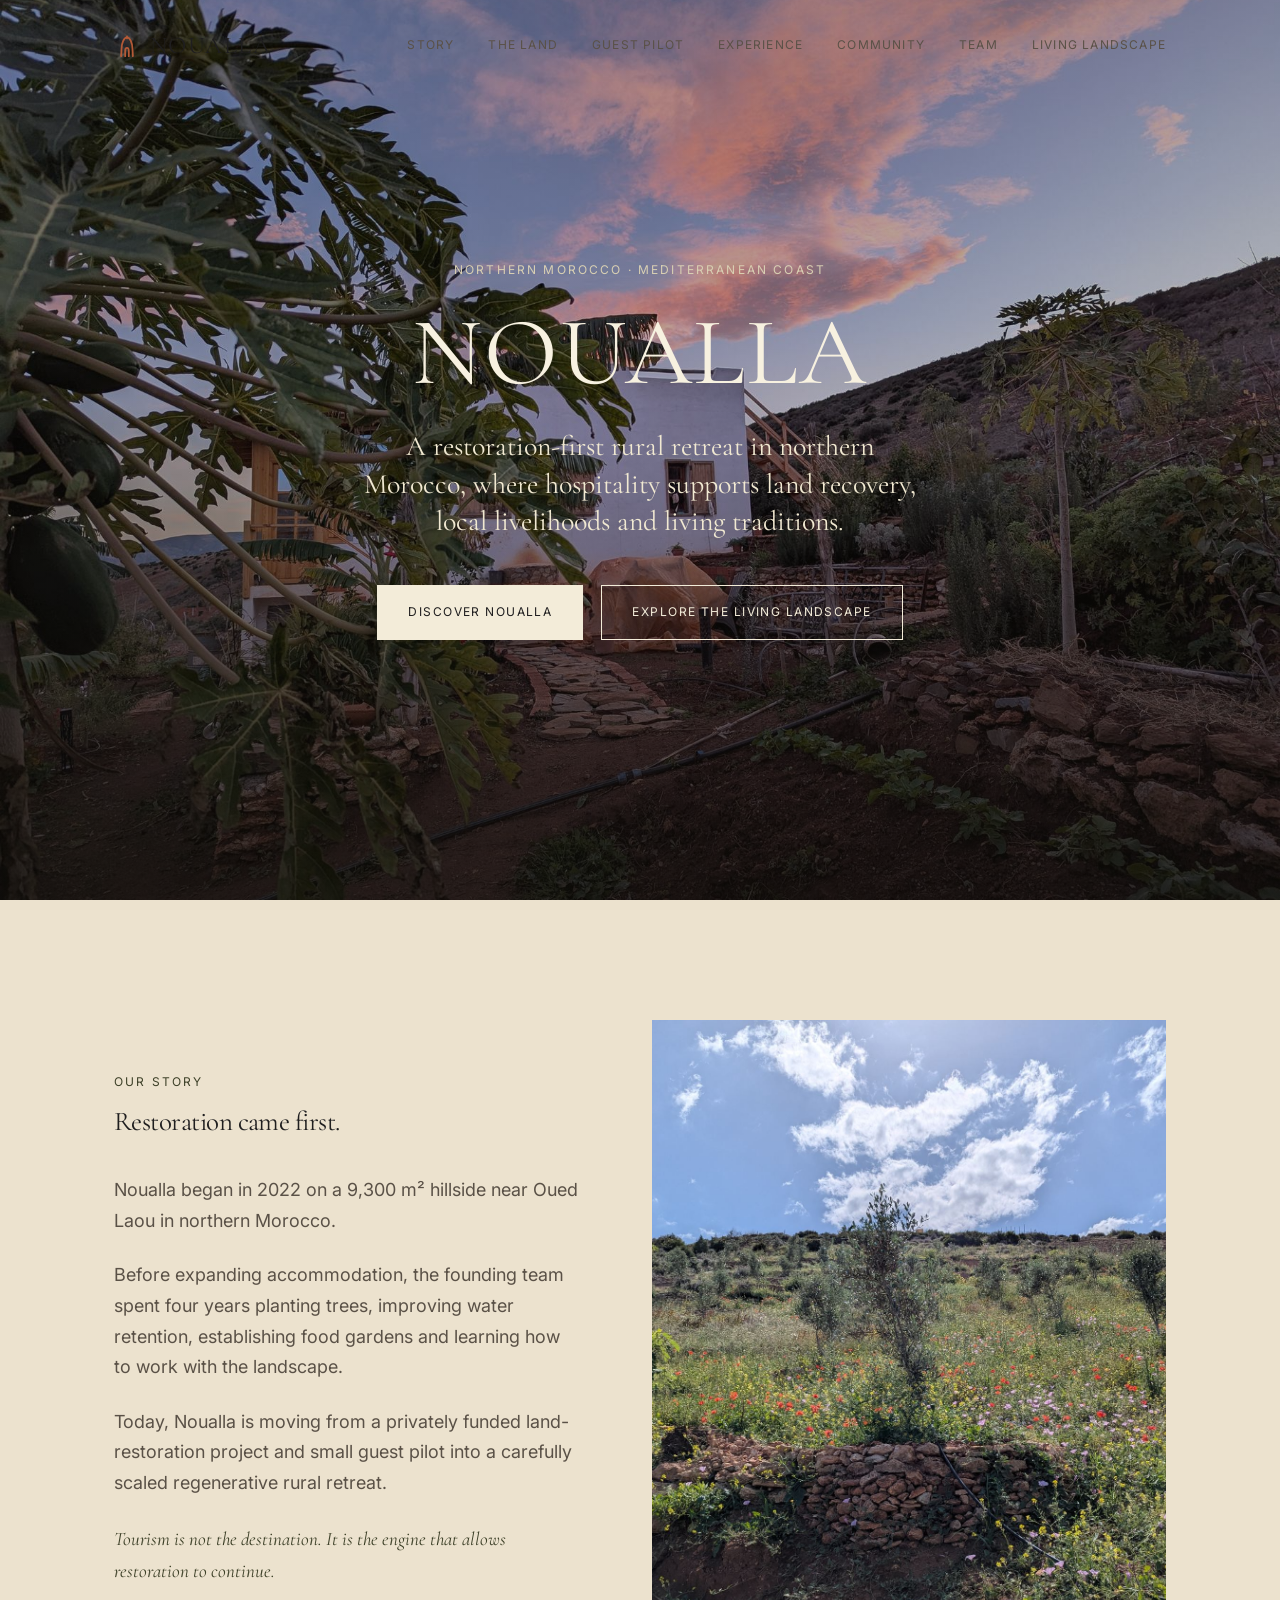
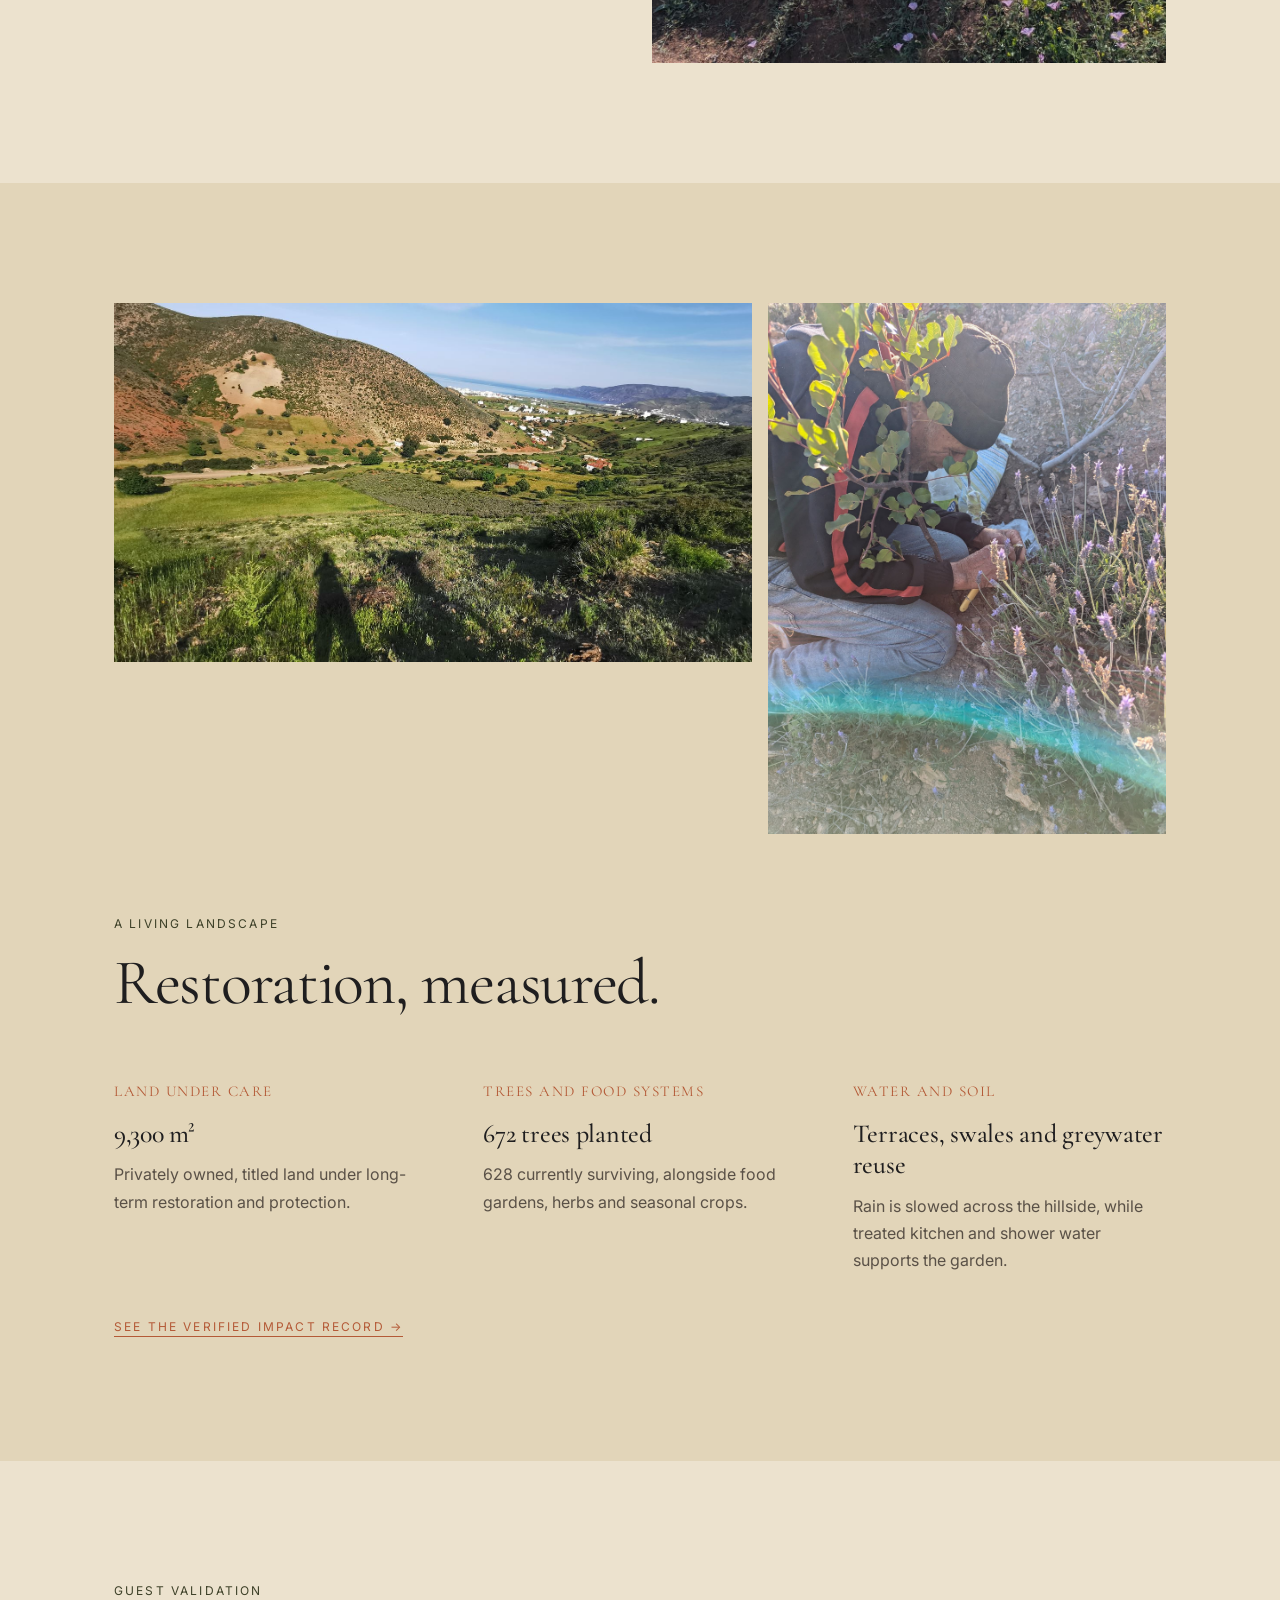
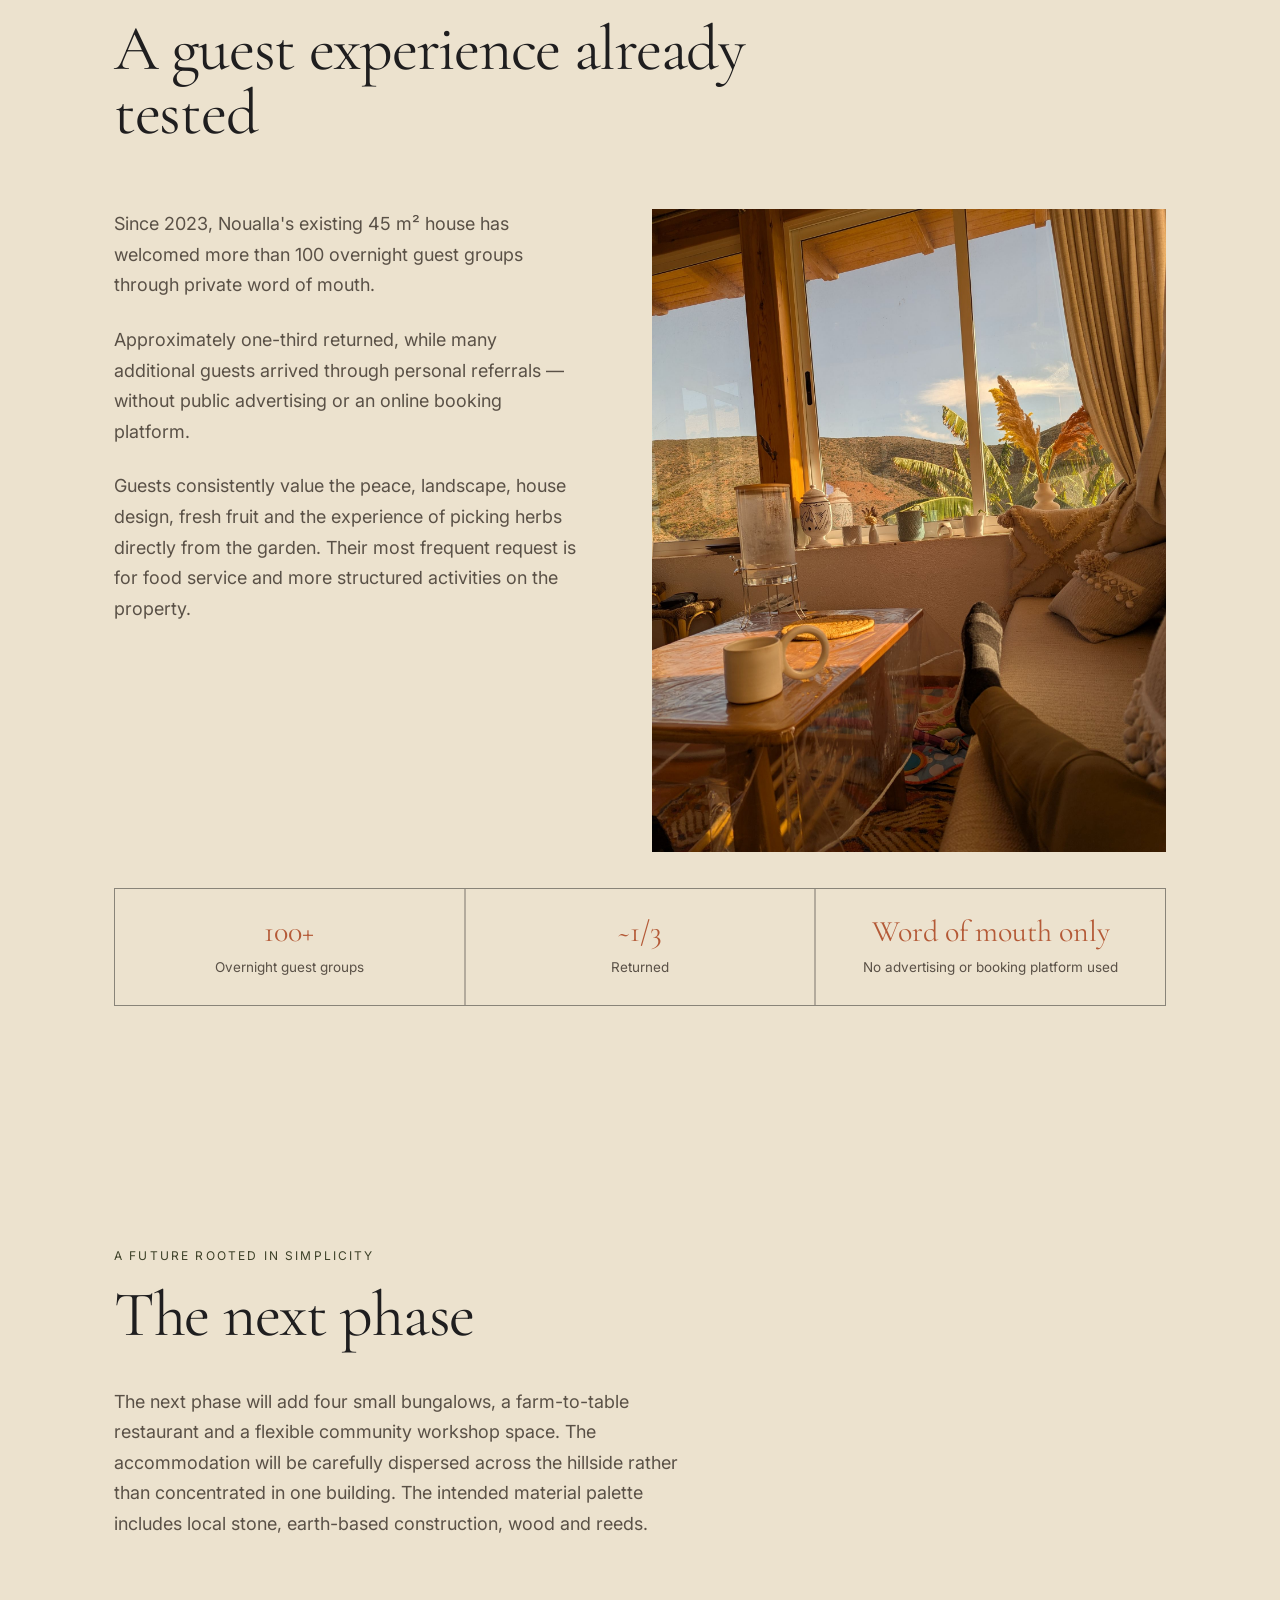
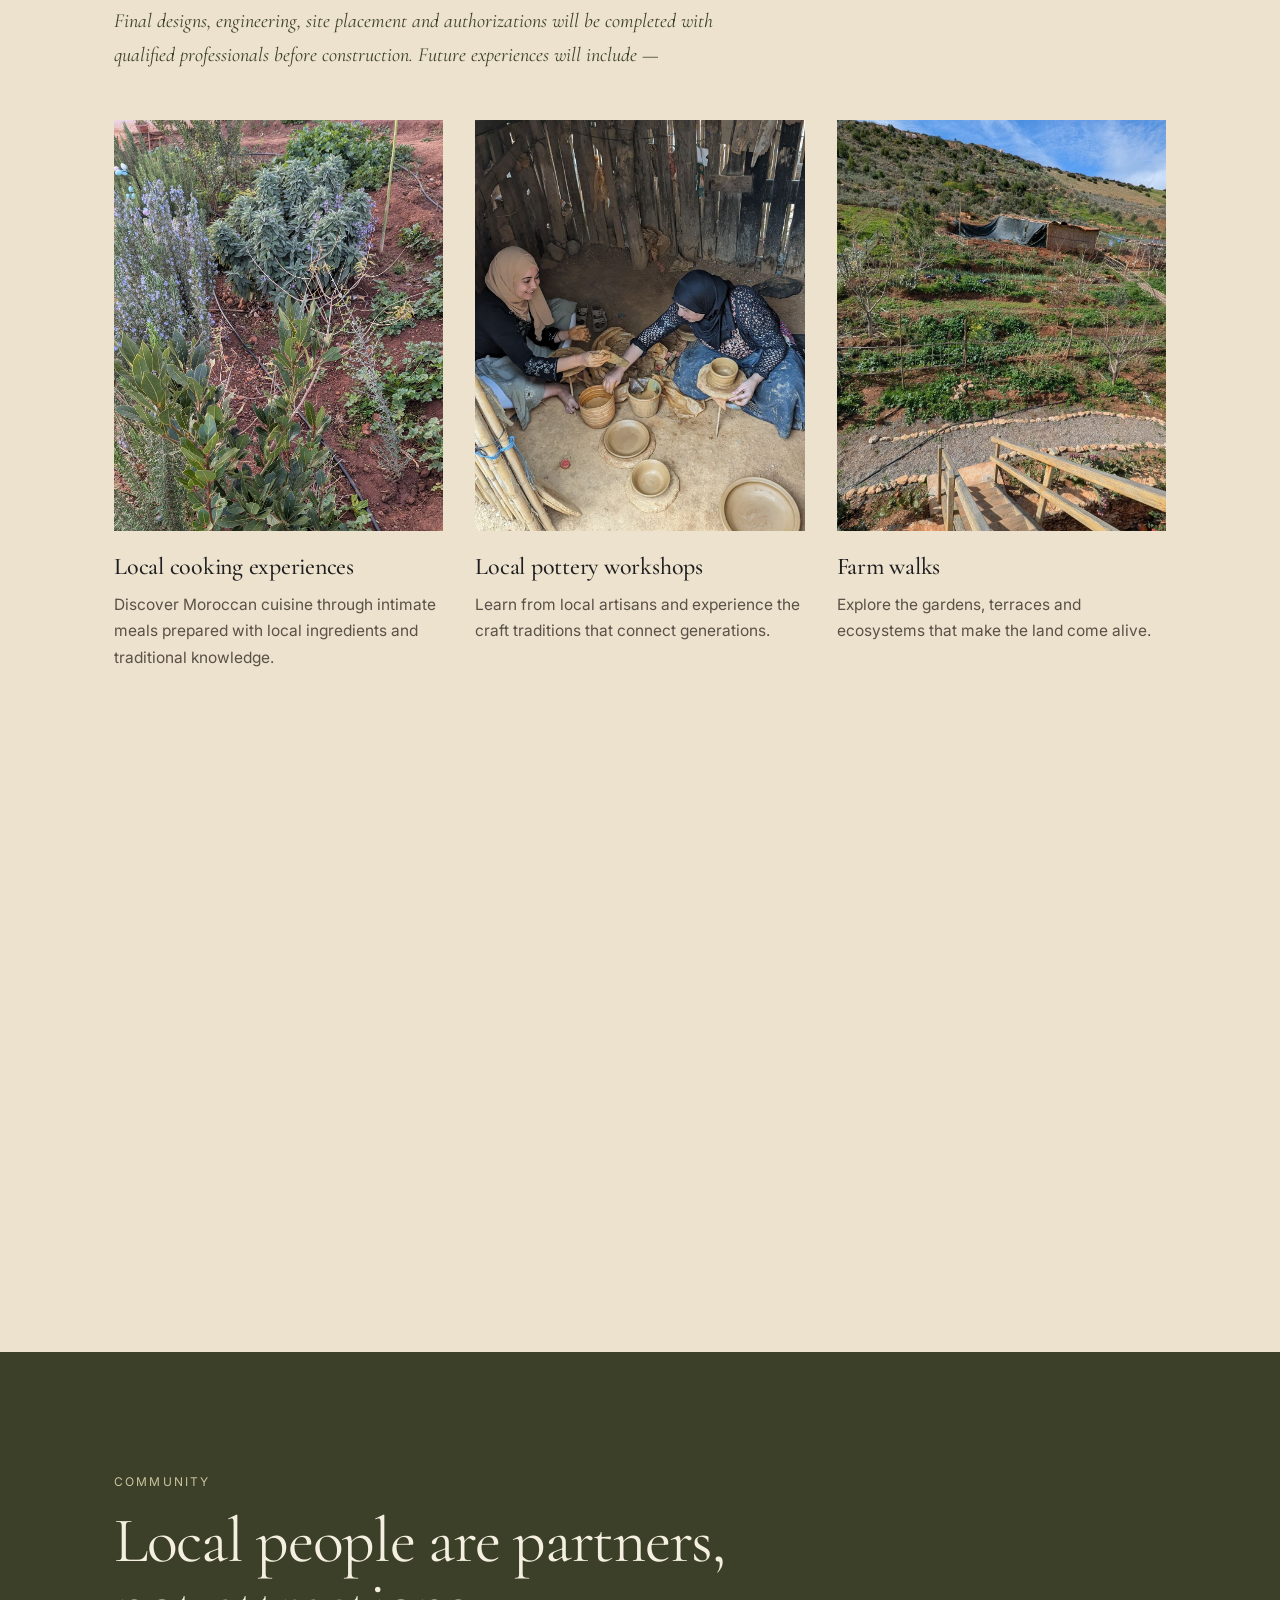
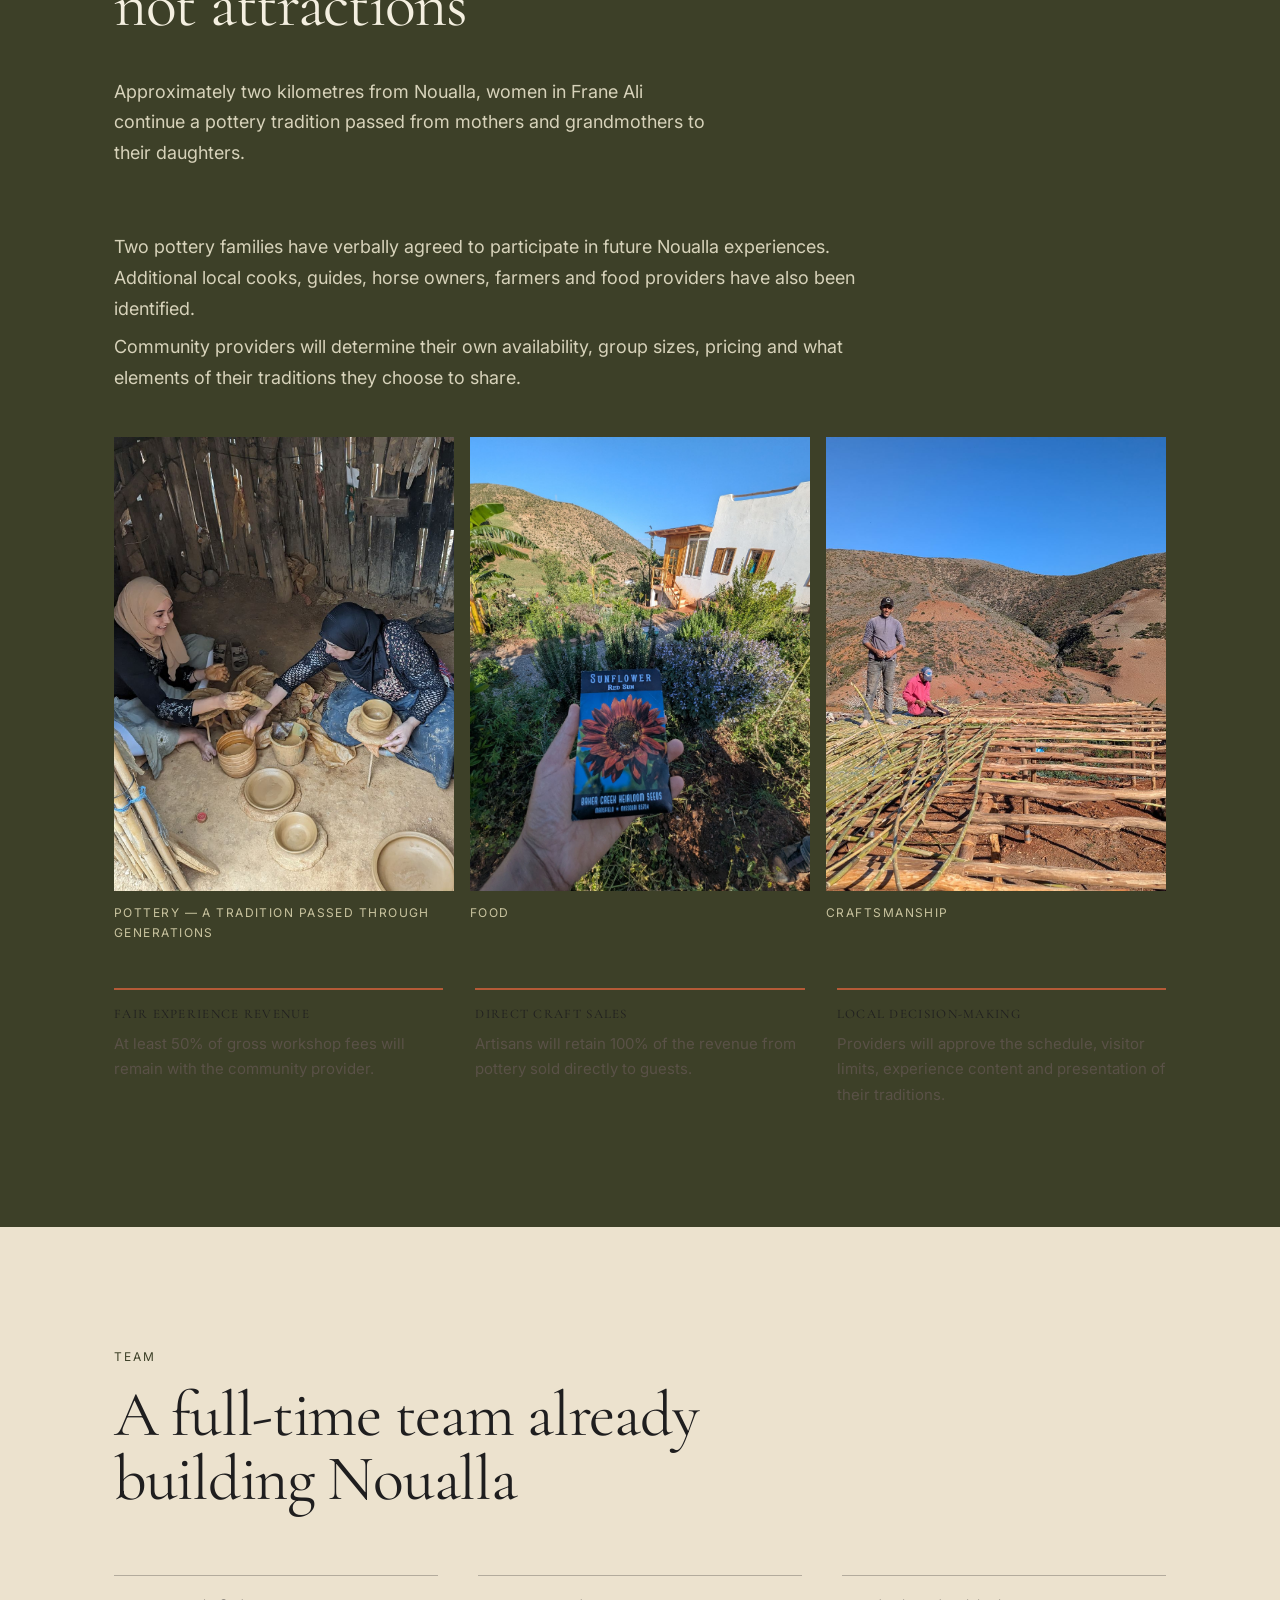
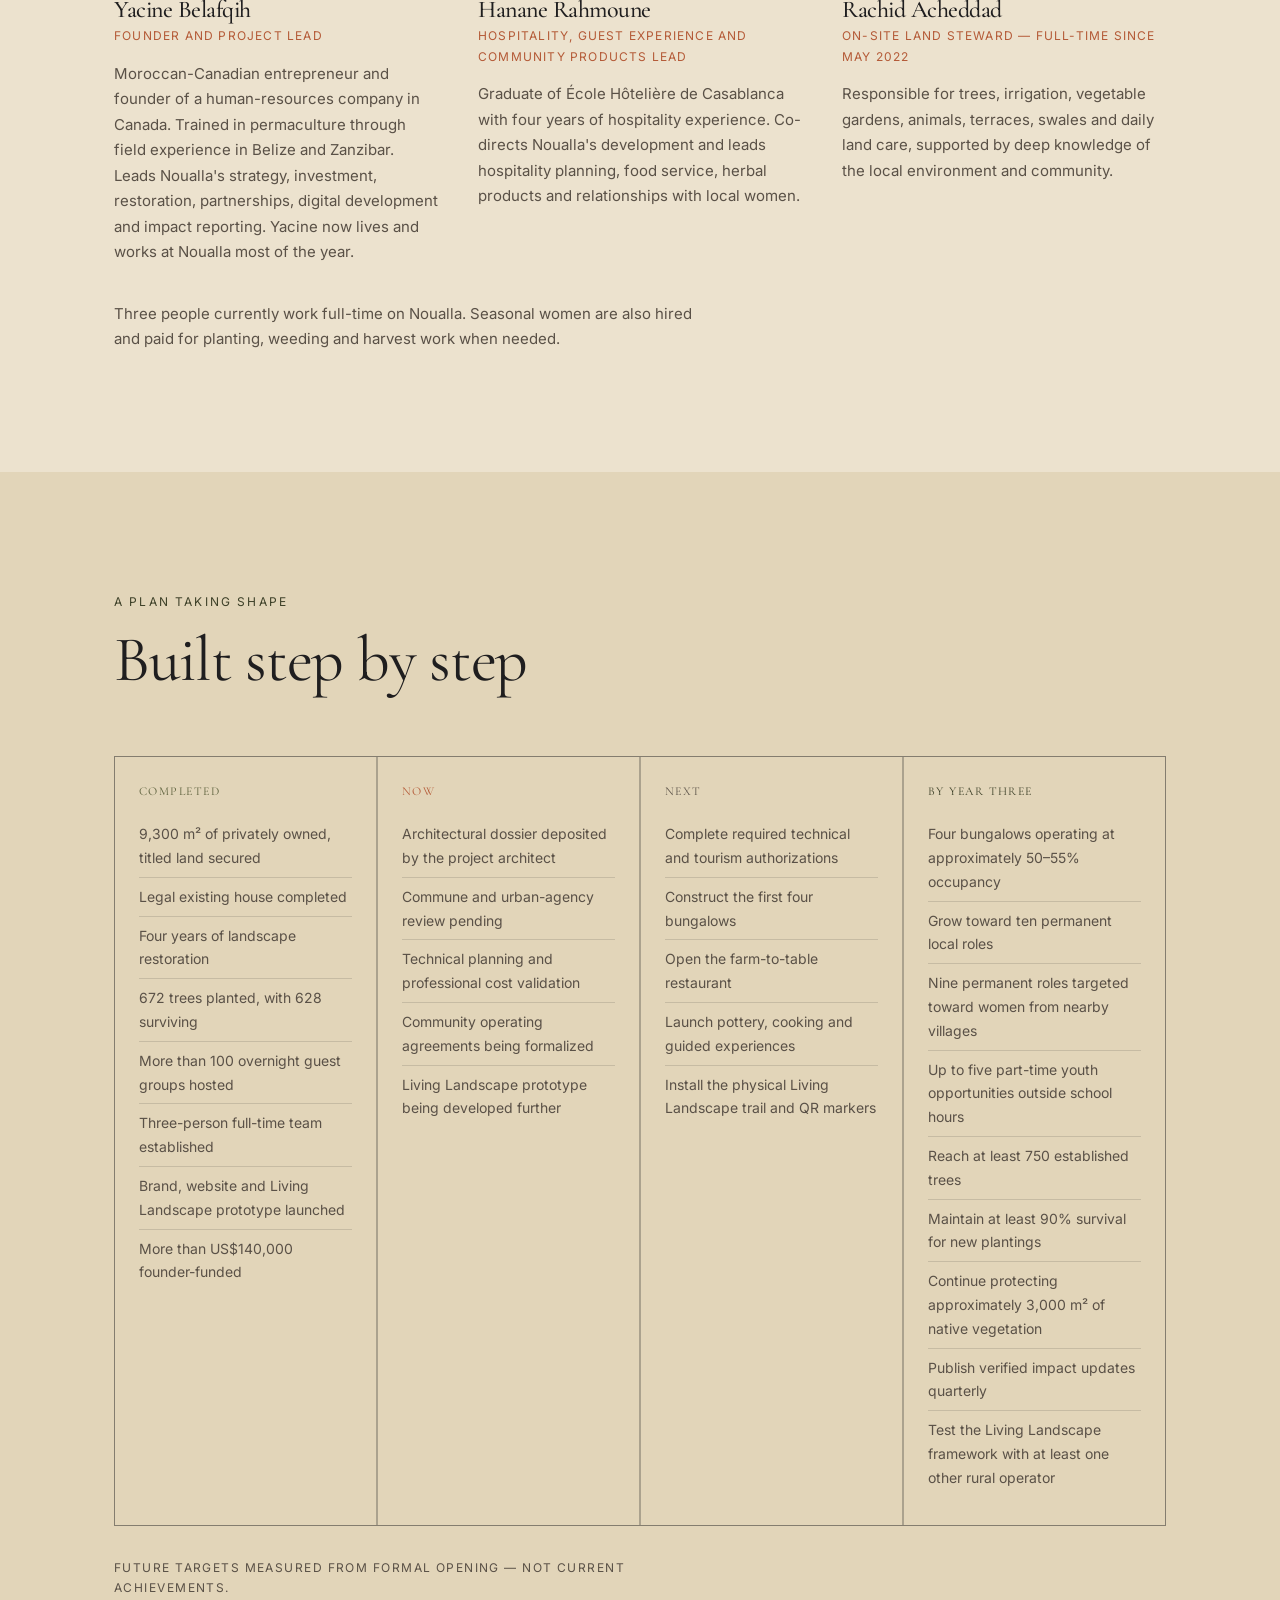
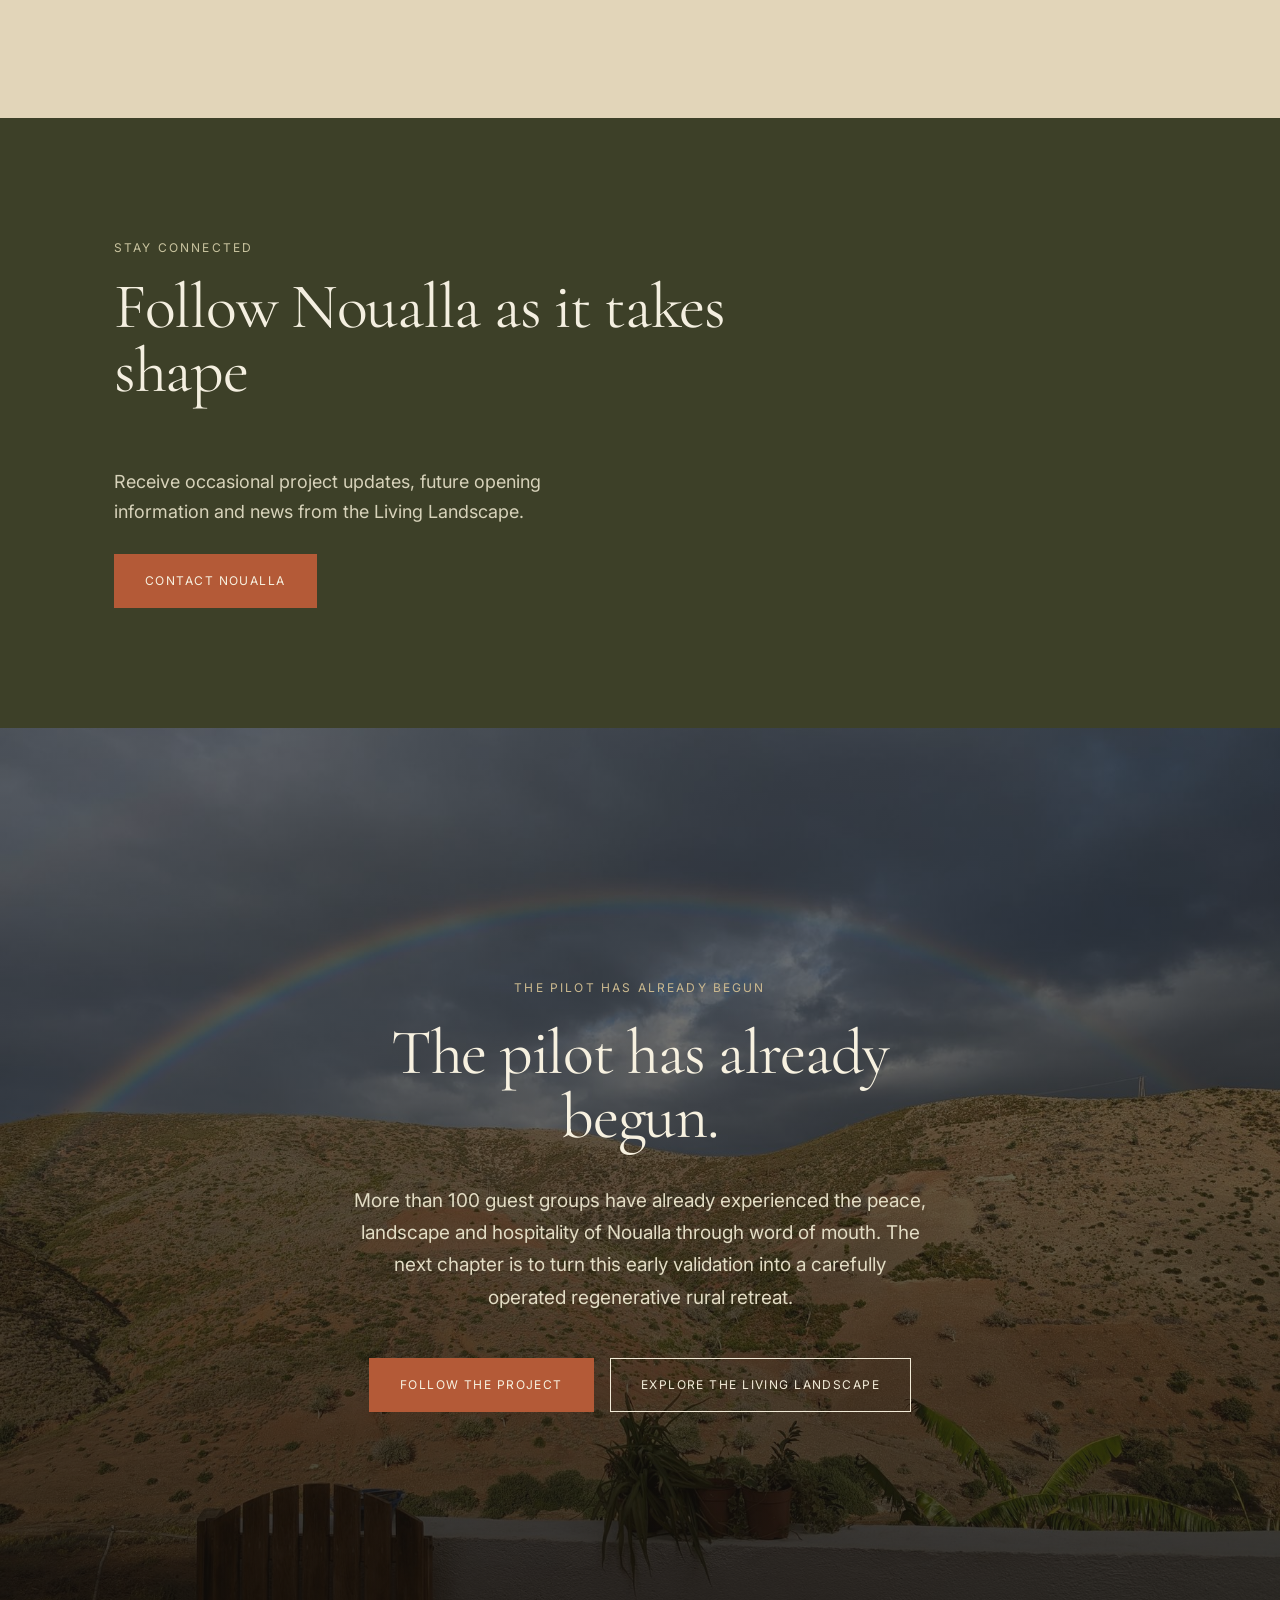
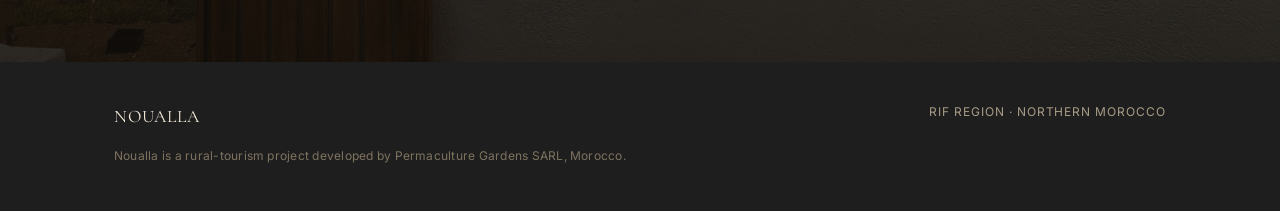
==== commit 03458aeb: "FinalV7" ====
--- a/index.html
+++ b/index.html
@@ -3,11 +3,11 @@
 <head>
 <meta charset="UTF-8">
 <meta name="viewport" content="width=device-width, initial-scale=1.0">
-<title>Noualla — A regenerative retreat growing from the hills of Northern Morocco</title>
-<meta name="description" content="Noualla is a future regenerative retreat in the Mediterranean hills of northern Morocco, built slowly on restored agricultural land.">
+<title>Noualla — A restoration-first rural retreat in Northern Morocco</title>
+<meta name="description" content="Noualla is a restoration-first rural retreat in northern Morocco, where hospitality supports land recovery, local livelihoods and living traditions.">
 <link rel="canonical" href="https://noualla.com/">
-<meta property="og:title" content="Noualla — A regenerative retreat growing from the hills of Northern Morocco">
-<meta property="og:description" content="Noualla is a future regenerative retreat in the Mediterranean hills of northern Morocco, built slowly on restored agricultural land.">
+<meta property="og:title" content="Noualla — A restoration-first rural retreat in Northern Morocco">
+<meta property="og:description" content="A restoration-first rural retreat in northern Morocco, where hospitality supports land recovery, local livelihoods and living traditions.">
 <meta property="og:image" content="images/house-sunset.jpg">
 <meta property="og:type" content="website">
 <meta name="twitter:card" content="summary_large_image">
@@ -34,10 +34,11 @@
     <nav class="links">
       <a href="#story">Story</a>
       <a href="#land">The Land</a>
+      <a href="#pilot">Guest Pilot</a>
       <a href="#experience">Experience</a>
-      <a href="#community">Craft</a>
+      <a href="#community">Community</a>
+      <a href="#team">Team</a>
       <a href="living-landscape/">Living Landscape</a>
-      <a href="#contact">Contact</a>
     </nav>
     <button class="menu-toggle" aria-label="Open menu" aria-expanded="false" aria-controls="mobileMenu">
       <svg viewBox="0 0 24 24" fill="none" stroke="currentColor" stroke-width="1.6"><line x1="3" y1="6" x2="21" y2="6"/><line x1="3" y1="12" x2="21" y2="12"/><line x1="3" y1="18" x2="21" y2="18"/></svg>
@@ -51,10 +52,11 @@
   </button>
   <a href="#story">Story</a>
   <a href="#land">The Land</a>
+  <a href="#pilot">Guest Pilot</a>
   <a href="#experience">Experience</a>
-  <a href="#community">Craft</a>
+  <a href="#community">Community</a>
+  <a href="#team">Team</a>
   <a href="living-landscape/">Living Landscape</a>
-  <a href="#contact">Contact</a>
 </nav>
 
 <!-- HERO -->
@@ -63,11 +65,10 @@
   <div class="hero-inner">
     <div class="label reveal">Northern Morocco · Mediterranean Coast</div>
     <h1 class="reveal">NOUALLA</h1>
-    <p class="sub reveal">A regenerative retreat growing from the hills of Northern Morocco.</p>
-    <p class="small reveal">A future place of rest, connection and discovery, built slowly on restored agricultural land overlooking the Mediterranean.</p>
+    <p class="sub reveal">A restoration-first rural retreat in northern Morocco, where hospitality supports land recovery, local livelihoods and living traditions.</p>
     <div class="hero-actions reveal">
       <a href="#story" class="btn primary">Discover Noualla</a>
-      <a href="#contact" class="btn ghost">Follow the Journey</a>
+      <a href="living-landscape/" class="btn ghost">Explore the Living Landscape</a>
     </div>
   </div>
 </section>
@@ -77,13 +78,14 @@
   <div class="wrap">
     <div class="story-grid">
       <div class="story-text reveal">
-        <div class="label">A Place Returning to Life</div>
-        <h2 style="margin-top:16px;">From forgotten land to a living landscape.</h2>
+        <div class="label">Our Story</div>
+        <h2 style="margin-top:16px;">Restoration came first.</h2>
         <div style="margin-top:40px;">
-          <p>Noualla began with a simple idea: that damaged land can heal, and that hospitality can become a force for regeneration.</p>
-          <p>Over years of restoring soil, planting trees and rebuilding natural systems, this hillside has slowly transformed into a living ecosystem.</p>
+          <p>Noualla began in 2022 on a 9,300 m² hillside near Oued Laou in northern Morocco.</p>
+          <p>Before expanding accommodation, the founding team spent four years planting trees, improving water retention, establishing food gardens and learning how to work with the landscape.</p>
+          <p>Today, Noualla is moving from a privately funded land-restoration project and small guest pilot into a carefully scaled regenerative rural retreat.</p>
         </div>
-        <div class="label story-detail">Northern Morocco · Mediterranean Hills · 9,300 m² of Restored Land</div>
+        <p style="font-family:'Cormorant Garamond', serif; font-style:italic; font-size:19px; color:var(--olive-dark); margin-top:8px;">Tourism is not the destination. It is the engine that allows restoration to continue.</p>
       </div>
       <div class="story-photo reveal">
         <div class="ph"><img src="images/meadow.jpg" alt="Wildflower meadow with a young olive tree on the restored hillside"></div>
@@ -100,67 +102,51 @@
       <div class="ph small"><img src="images/worker-lavender.jpg" alt="A worker tending lavender on the hillside"></div>
     </div>
     <div class="section-head reveal">
-      <div class="label">The Land</div>
-      <h2>A living landscape</h2>
+      <div class="label">A Living Landscape</div>
+      <h2>Restoration, measured.</h2>
     </div>
     <div class="land-blocks">
       <div class="land-block reveal">
-        <div class="num">Water</div>
-        <h3>Restoring natural cycles</h3>
-        <p>Swales, terraces and greywater systems capture and preserve water in a dry Mediterranean climate.</p>
+        <div class="num">Land Under Care</div>
+        <h3>9,300 m²</h3>
+        <p>Privately owned, titled land under long-term restoration and protection.</p>
       </div>
       <div class="land-block reveal">
-        <div class="num">Soil</div>
-        <h3>Rebuilding fertility</h3>
-        <p>Through composting, organic practices and biodiversity, exhausted soils are becoming productive again.</p>
+        <div class="num">Trees and Food Systems</div>
+        <h3>672 trees planted</h3>
+        <p>628 currently surviving, alongside food gardens, herbs and seasonal crops.</p>
       </div>
       <div class="land-block reveal">
-        <div class="num">Biodiversity</div>
-        <h3>Growing a Mediterranean ecosystem</h3>
-        <p>Olive trees, fruit gardens and native plants create a refuge for wildlife and future harvests.</p>
-      </div>
-    </div>
-  </div>
-</section>
-
-<!-- DIGITAL COMPANION (new) -->
-<section class="digital-companion" id="digital-companion">
-  <div class="wrap">
-    <div class="dc-grid">
-      <div class="dc-photo reveal">
-        <div class="ph"><img src="images/valley-2026.jpg" alt="View across the restored valley toward the Mediterranean coast"></div>
-      </div>
-      <div class="dc-text reveal">
-        <div class="label">The Digital Companion</div>
-        <h2 style="margin-top:16px;">The land becomes a living, measurable experience.</h2>
-        <p>Noualla Living Landscape is a low-bandwidth digital companion that helps guests explore the restoration story, discover community-led experiences and understand the measurable contribution of their stay.</p>
-        <div class="dc-features">
-          <div class="dc-feature">
-            <svg viewBox="0 0 24 24" fill="none" stroke="currentColor" stroke-width="1.5"><circle cx="12" cy="12" r="9"/><path d="M12 7v5l3 3"/></svg>
-            <div>
-              <h4>Explore</h4>
-              <p>Follow a digital trail through the restored landscape, with stories about the soil, water, trees, pollinators and local knowledge.</p>
-            </div>
-          </div>
-          <div class="dc-feature">
-            <svg viewBox="0 0 24 24" fill="none" stroke="currentColor" stroke-width="1.5"><circle cx="8" cy="8" r="3"/><circle cx="17" cy="17" r="3"/><path d="M10.5 9.5l4 6"/></svg>
-            <div>
-              <h4>Connect</h4>
-              <p>Discover planned pottery, cooking, craft and land-based experiences led by people from the surrounding community.</p>
-            </div>
-          </div>
-          <div class="dc-feature">
-            <svg viewBox="0 0 24 24" fill="none" stroke="currentColor" stroke-width="1.5"><path d="M4 19V10M12 19V5M20 19v-7"/></svg>
-            <div>
-              <h4>Measure</h4>
-              <p>Follow verified environmental and community indicators as Noualla develops and hospitality operations begin.</p>
-            </div>
-          </div>
-        </div>
-        <div class="status-pill dc-status">Phase One Digital Prototype</div><br>
-        <a href="living-landscape/" class="btn primary" style="margin-top:18px; display:inline-block; background:var(--ink); border-color:var(--ink); color:#f3ecd9;">Explore the Prototype</a>
-        <p class="dc-note">No app download. Mobile-first. Designed for low-bandwidth rural conditions.</p>
-      </div>
+        <div class="num">Water and Soil</div>
+        <h3>Terraces, swales and greywater reuse</h3>
+        <p>Rain is slowed across the hillside, while treated kitchen and shower water supports the garden.</p>
+      </div>
+    </div>
+    <p class="reveal" style="margin-top:36px;"><a href="living-landscape/#impact" class="label" style="color:var(--clay); border-bottom:1px solid var(--clay); padding-bottom:2px;">See the verified impact record →</a></p>
+  </div>
+</section>
+
+<!-- GUEST PILOT (new) -->
+<section id="pilot">
+  <div class="wrap">
+    <div class="section-head reveal">
+      <div class="label">Guest Validation</div>
+      <h2>A guest experience already tested</h2>
+    </div>
+    <div class="story-grid reveal" style="align-items:flex-start;">
+      <div class="story-text">
+        <p>Since 2023, Noualla's existing 45 m² house has welcomed more than 100 overnight guest groups through private word of mouth.</p>
+        <p>Approximately one-third returned, while many additional guests arrived through personal referrals — without public advertising or an online booking platform.</p>
+        <p>Guests consistently value the peace, landscape, house design, fresh fruit and the experience of picking herbs directly from the garden. Their most frequent request is for food service and more structured activities on the property.</p>
+      </div>
+      <div class="dc-photo">
+        <div class="ph" style="aspect-ratio:4/5;"><img src="images/interior-nook.jpg" alt="A quiet window nook with tea and a view over the hills"></div>
+      </div>
+    </div>
+    <div class="proof-bar reveal">
+      <div class="proof-item"><div class="n">100+</div><div class="l">Overnight guest groups</div></div>
+      <div class="proof-item"><div class="n">~1/3</div><div class="l">Returned</div></div>
+      <div class="proof-item"><div class="n">Word of mouth only</div><div class="l">No advertising or booking platform used</div></div>
     </div>
   </div>
 </section>
@@ -169,11 +155,11 @@
 <section class="experience" id="experience">
   <div class="wrap">
     <div class="section-head reveal">
-      <div class="label">The Noualla Experience</div>
-      <h2>A future rooted in simplicity</h2>
-      <p class="lede">Noualla will welcome guests into a slower rhythm — shaped by nature, traditional knowledge and meaningful encounters.</p>
-    </div>
-    <p class="exp-note reveal">Future experiences will include —</p>
+      <div class="label">A Future Rooted in Simplicity</div>
+      <h2>The next phase</h2>
+      <p class="lede">The next phase will add four small bungalows, a farm-to-table restaurant and a flexible community workshop space. The accommodation will be carefully dispersed across the hillside rather than concentrated in one building. The intended material palette includes local stone, earth-based construction, wood and reeds.</p>
+    </div>
+    <p class="exp-note reveal">Final designs, engineering, site placement and authorizations will be completed with qualified professionals before construction. Future experiences will include —</p>
     <div class="exp-grid">
       <div class="exp-card reveal">
         <div class="ph"><img src="images/herb-bed.jpg" alt="A bed of rosemary, sage and bay laurel grown on site"></div>
@@ -204,18 +190,20 @@
   </div>
 </section>
 
-<!-- CRAFT & COMMUNITY -->
+<!-- COMMUNITY -->
 <section class="community" id="community">
   <div class="wrap">
     <div class="section-head reveal">
-      <div class="label">Craft &amp; Community</div>
-      <h2>More than a place to stay</h2>
-      <p class="lede">Noualla is built around relationships — with the land, with local makers and with the people who carry Morocco's traditions forward.</p>
-    </div>
-    <div class="comm-photos reveal">
+      <div class="label">Community</div>
+      <h2>Local people are partners, not attractions</h2>
+      <p class="lede">Approximately two kilometres from Noualla, women in Frane Ali continue a pottery tradition passed from mothers and grandmothers to their daughters.</p>
+    </div>
+    <p class="reveal" style="color:#d7d2ba; max-width:70ch; margin-bottom:8px;">Two pottery families have verbally agreed to participate in future Noualla experiences. Additional local cooks, guides, horse owners, farmers and food providers have also been identified.</p>
+    <p class="reveal" style="color:#d7d2ba; max-width:70ch;">Community providers will determine their own availability, group sizes, pricing and what elements of their traditions they choose to share.</p>
+    <div class="comm-photos reveal" style="margin-top:44px;">
       <div>
         <div class="ph"><img src="images/pottery-nouala.jpg" alt="Local artisans at the pottery wheel"></div>
-        <div class="comm-cap">Pottery</div>
+        <div class="comm-cap">Pottery — a tradition passed through generations</div>
       </div>
       <div>
         <div class="ph"><img src="images/sunflower-seeds.jpg" alt="Heirloom seeds grown for the garden"></div>
@@ -226,127 +214,122 @@
         <div class="comm-cap">Craftsmanship</div>
       </div>
     </div>
-  </div>
-</section>
-
-<!-- CURRENTLY IN DEVELOPMENT (now three columns) -->
+    <div class="commit-grid reveal">
+      <div class="commit-item">
+        <h4>Fair Experience Revenue</h4>
+        <p>At least 50% of gross workshop fees will remain with the community provider.</p>
+      </div>
+      <div class="commit-item">
+        <h4>Direct Craft Sales</h4>
+        <p>Artisans will retain 100% of the revenue from pottery sold directly to guests.</p>
+      </div>
+      <div class="commit-item">
+        <h4>Local Decision-Making</h4>
+        <p>Providers will approve the schedule, visitor limits, experience content and presentation of their traditions.</p>
+      </div>
+    </div>
+  </div>
+</section>
+
+<!-- TEAM (new) -->
+<section id="team">
+  <div class="wrap">
+    <div class="section-head reveal">
+      <div class="label">Team</div>
+      <h2>A full-time team already building Noualla</h2>
+    </div>
+    <div class="team-grid">
+      <div class="team-card reveal">
+        <h3>Yacine Belafqih</h3>
+        <div class="role">Founder and Project Lead</div>
+        <p>Moroccan-Canadian entrepreneur and founder of a human-resources company in Canada. Trained in permaculture through field experience in Belize and Zanzibar. Leads Noualla's strategy, investment, restoration, partnerships, digital development and impact reporting. Yacine now lives and works at Noualla most of the year.</p>
+      </div>
+      <div class="team-card reveal">
+        <h3>Hanane Rahmoune</h3>
+        <div class="role">Hospitality, Guest Experience and Community Products Lead</div>
+        <p>Graduate of École Hôtelière de Casablanca with four years of hospitality experience. Co-directs Noualla's development and leads hospitality planning, food service, herbal products and relationships with local women.</p>
+      </div>
+      <div class="team-card reveal">
+        <h3>Rachid Acheddad</h3>
+        <div class="role">On-Site Land Steward — Full-Time Since May 2022</div>
+        <p>Responsible for trees, irrigation, vegetable gardens, animals, terraces, swales and daily land care, supported by deep knowledge of the local environment and community.</p>
+      </div>
+    </div>
+    <p class="team-note reveal">Three people currently work full-time on Noualla. Seasonal women are also hired and paid for planting, weeding and harvest work when needed.</p>
+  </div>
+</section>
+
+<!-- A PLAN TAKING SHAPE (was: Currently in Development) -->
 <section class="development" id="development">
   <div class="wrap">
     <div class="section-head reveal">
-      <div class="label">Currently in Development</div>
-      <h2>A place taking shape slowly</h2>
-      <p class="lede">Noualla is intentionally being built step by step. Every tree planted, every terrace restored and every detail created brings the vision closer to life.</p>
-    </div>
-    <div class="progress-cols reveal">
-      <div class="progress-col done">
-        <h4>Already in Place</h4>
+      <div class="label">A Plan Taking Shape</div>
+      <h2>Built step by step</h2>
+    </div>
+    <div class="plan-grid reveal">
+      <div class="plan-col done">
+        <h4>Completed</h4>
         <ul>
-          <li>9,300 m² of privately owned land</li>
-          <li>Restoration active since 2022</li>
-          <li>More than 600 trees planted</li>
-          <li>One permanent local land-stewardship role</li>
-          <li>Noualla brand and website established</li>
-          <li>Living Landscape prototype developed</li>
+          <li>9,300 m² of privately owned, titled land secured</li>
+          <li>Legal existing house completed</li>
+          <li>Four years of landscape restoration</li>
+          <li>672 trees planted, with 628 surviving</li>
+          <li>More than 100 overnight guest groups hosted</li>
+          <li>Three-person full-time team established</li>
+          <li>Brand, website and Living Landscape prototype launched</li>
+          <li>More than US$140,000 founder-funded</li>
         </ul>
       </div>
-      <div class="progress-col now">
-        <h4>Currently in Development</h4>
+      <div class="plan-col now">
+        <h4>Now</h4>
         <ul>
-          <li>Required regulatory and technical processes</li>
-          <li>Architectural and infrastructure planning</li>
-          <li>First four accommodation units</li>
-          <li>Community experience collaborations</li>
-          <li>Phase One impact-measurement system</li>
+          <li>Architectural dossier deposited by the project architect</li>
+          <li>Commune and urban-agency review pending</li>
+          <li>Technical planning and professional cost validation</li>
+          <li>Community operating agreements being formalized</li>
+          <li>Living Landscape prototype being developed further</li>
         </ul>
       </div>
-      <div class="progress-col later">
-        <h4>Long-Term Direction</h4>
+      <div class="plan-col later">
+        <h4>Next</h4>
         <ul>
-          <li>Maximum of eight accommodation units</li>
-          <li>Expanded environmental measurement</li>
-          <li>More local employment and purchasing</li>
-          <li>A documented toolkit for other rural destinations</li>
+          <li>Complete required technical and tourism authorizations</li>
+          <li>Construct the first four bungalows</li>
+          <li>Open the farm-to-table restaurant</li>
+          <li>Launch pottery, cooking and guided experiences</li>
+          <li>Install the physical Living Landscape trail and QR markers</li>
         </ul>
       </div>
-    </div>
-    <p class="progress-statement reveal">Noualla will scale by proving and sharing the model — not by overcrowding the land.</p>
-  </div>
-</section>
-
-<!-- EARLY GUEST INTEREST (new) -->
-<section class="early-interest" id="early-interest">
-  <div class="wrap">
-    <div class="section-head reveal">
-      <div class="label">Early Guest Interest</div>
-      <h2>Be among the first to experience Noualla.</h2>
-      <p class="lede">Noualla is not accepting reservations yet. Join the early-interest list to follow the project, share what you would value in a rural stay and hear when Phase One becomes available.</p>
-    </div>
-    <form class="ei-form reveal" id="earlyInterestForm" novalidate>
-      <div class="ei-honeypot" aria-hidden="true">
-        <label for="eiCompany">Leave this field blank</label>
-        <input type="text" id="eiCompany" name="company" tabindex="-1" autocomplete="off">
-      </div>
-      <div class="ei-row">
-        <div class="ei-field">
-          <label for="eiName">First name</label>
-          <input type="text" id="eiName" name="name" required autocomplete="given-name">
-        </div>
-        <div class="ei-field">
-          <label for="eiEmail">Email</label>
-          <input type="email" id="eiEmail" name="email" required autocomplete="email">
-        </div>
-      </div>
-      <div class="ei-row">
-        <div class="ei-field">
-          <label for="eiCountry">Country</label>
-          <input type="text" id="eiCountry" name="country" autocomplete="country-name">
-        </div>
-        <div class="ei-field">
-          <label for="eiStayLength">Preferred stay length</label>
-          <select id="eiStayLength" name="stayLength">
-            <option value="2-3 nights">2–3 nights</option>
-            <option value="4-6 nights">4–6 nights</option>
-            <option value="1 week+">1 week or more</option>
-            <option value="Not sure yet">Not sure yet</option>
-          </select>
-        </div>
-      </div>
-
-      <div class="ei-field" style="margin-bottom:10px;">
-        <label>Activities of interest</label>
-      </div>
-      <div class="ei-checkbox-group">
-        <label class="ei-checkbox"><input type="checkbox" name="activities" value="Rest and nature"> Rest and nature</label>
-        <label class="ei-checkbox"><input type="checkbox" name="activities" value="Pottery and craft"> Pottery and craft</label>
-        <label class="ei-checkbox"><input type="checkbox" name="activities" value="Cooking and local food"> Cooking and local food</label>
-        <label class="ei-checkbox"><input type="checkbox" name="activities" value="Land restoration"> Land restoration</label>
-        <label class="ei-checkbox"><input type="checkbox" name="activities" value="Hiking and surrounding landscapes"> Hiking and surrounding landscapes</label>
-      </div>
-
-      <div class="ei-field" style="margin-bottom:10px;">
-        <label>Expected nightly budget</label>
-      </div>
-      <div class="ei-checkbox-group">
-        <label class="ei-checkbox"><input type="radio" name="budget" value="Under US$100"> Under US$100</label>
-        <label class="ei-checkbox"><input type="radio" name="budget" value="US$100–149"> US$100–149</label>
-        <label class="ei-checkbox"><input type="radio" name="budget" value="US$150–199"> US$150–199</label>
-        <label class="ei-checkbox"><input type="radio" name="budget" value="US$200+"> US$200+</label>
-      </div>
-
-      <div class="ei-field">
-        <label for="eiMessage">Message (optional)</label>
-        <textarea id="eiMessage" name="message" rows="4"></textarea>
-      </div>
-
-      <label class="ei-consent">
-        <input type="checkbox" name="consent" required>
-        I agree to receive occasional Noualla project and opening updates. I can unsubscribe at any time.
-      </label>
-
-      <button type="submit" class="btn primary" style="background:var(--clay); border-color:var(--clay); color:#f7f1e0;">Join the Early-Interest List</button>
-      <p class="ei-submit-note">This form opens your email app with your answers ready to send to us directly — we haven't connected an inbox form service here yet.</p>
-      <div class="ei-status" id="eiStatus" role="status" aria-live="polite"></div>
-    </form>
+      <div class="plan-col year3">
+        <h4>By Year Three</h4>
+        <ul>
+          <li>Four bungalows operating at approximately 50–55% occupancy</li>
+          <li>Grow toward ten permanent local roles</li>
+          <li>Nine permanent roles targeted toward women from nearby villages</li>
+          <li>Up to five part-time youth opportunities outside school hours</li>
+          <li>Reach at least 750 established trees</li>
+          <li>Maintain at least 90% survival for new plantings</li>
+          <li>Continue protecting approximately 3,000 m² of native vegetation</li>
+          <li>Publish verified impact updates quarterly</li>
+          <li>Test the Living Landscape framework with at least one other rural operator</li>
+        </ul>
+      </div>
+    </div>
+    <p class="plan-year3-label reveal">Future targets measured from formal opening — not current achievements.</p>
+  </div>
+</section>
+
+<!-- FOLLOW UPDATES (replaces non-functional interest form) -->
+<section class="early-interest" id="follow">
+  <div class="wrap">
+    <div class="section-head reveal">
+      <div class="label">Stay Connected</div>
+      <h2>Follow Noualla as it takes shape</h2>
+    </div>
+    <div class="follow-updates reveal">
+      <p>Receive occasional project updates, future opening information and news from the Living Landscape.</p>
+      <a href="mailto:info@noualla.com" class="btn primary" style="background:var(--clay); border-color:var(--clay); color:#f7f1e0;">Contact Noualla</a>
+    </div>
   </div>
 </section>
 
@@ -354,20 +337,23 @@
 <section class="closing" id="contact">
   <div class="closing-bg"><img src="images/rainbow.jpg" alt="A rainbow over the restored hillside after rain"></div>
   <div class="wrap">
-    <div class="label reveal">Follow the Journey</div>
-    <h2 class="reveal">The first guests have not arrived yet.</h2>
-    <p class="reveal">Follow the story as Noualla grows.</p>
+    <div class="label reveal">The Pilot Has Already Begun</div>
+    <h2 class="reveal">The pilot has already begun.</h2>
+    <p class="reveal">More than 100 guest groups have already experienced the peace, landscape and hospitality of Noualla through word of mouth. The next chapter is to turn this early validation into a carefully operated regenerative rural retreat.</p>
     <div class="cta-row reveal">
-      <a href="https://instagram.com/noualla" class="btn primary" target="_blank" rel="noopener">Instagram</a>
-      <a href="mailto:info@noualla.com" class="btn ghost">Contact</a>
+      <a href="https://instagram.com/maisonnoualla" class="btn primary" target="_blank" rel="noopener">Follow the Project</a>
+      <a href="living-landscape/" class="btn ghost">Explore the Living Landscape</a>
     </div>
   </div>
 </section>
 
 <footer>
-  <div class="wrap">
-    <div class="fbrand">NOUALLA</div>
-    <div class="fline">Rif Region · Northern Morocco</div>
+  <div class="wrap" style="flex-direction:column; align-items:flex-start; gap:6px;">
+    <div style="display:flex; justify-content:space-between; width:100%; flex-wrap:wrap; gap:14px;">
+      <div class="fbrand">NOUALLA</div>
+      <div class="fline">Rif Region · Northern Morocco</div>
+    </div>
+    <div class="fline" style="text-transform:none; letter-spacing:0.02em; color:#7d735f; margin-top:8px;">Noualla is a rural-tourism project developed by Permaculture Gardens SARL, Morocco.</div>
   </div>
 </footer>
 
--- a/css/style.css
+++ b/css/style.css
@@ -273,3 +273,81 @@
 
 /* utility */
 .visually-hidden{position:absolute; width:1px; height:1px; overflow:hidden; clip:rect(0,0,0,0); white-space:nowrap;}
+
+/* ============================================================
+   ACCURACY UPDATE — additional components
+   ============================================================ */
+
+/* status tags (Existing / In development / Future experience / etc.) */
+.status-tag{display:inline-block; font-size:10.5px; letter-spacing:0.1em; text-transform:uppercase; padding:5px 11px; border:1px solid currentColor;}
+.status-tag.existing{color:var(--olive); border-color:var(--olive);}
+.status-tag.dev{color:var(--clay); border-color:var(--clay);}
+.status-tag.future{color:var(--ink-soft); border-color:var(--line-strong);}
+
+/* proof bar (guest pilot) */
+.proof-bar{display:grid; grid-template-columns:repeat(3,1fr); gap:2px; background:var(--line-strong); border:1px solid var(--line-strong); margin-top:36px;}
+@media (max-width:700px){.proof-bar{grid-template-columns:1fr;}}
+.proof-item{background:var(--paper); padding:26px 22px; text-align:center;}
+.proof-item .n{font-family:'Cormorant Garamond', serif; font-size:30px; color:var(--clay); line-height:1.1;}
+.proof-item .l{font-size:13.5px; color:var(--ink-soft); margin-top:8px;}
+
+/* commitments grid (community) */
+.commit-grid{display:grid; grid-template-columns:repeat(3,1fr); gap:32px; margin-top:44px;}
+@media (max-width:760px){.commit-grid{grid-template-columns:1fr;}}
+.commit-item{border-top:2px solid var(--clay); padding-top:18px;}
+.commit-item h4{font-size:13px; letter-spacing:0.1em; text-transform:uppercase; color:var(--ink); margin-bottom:10px;}
+.commit-item p{font-size:15px; color:var(--ink-soft); margin:0;}
+
+/* team */
+.team-grid{display:grid; grid-template-columns:repeat(3,1fr); gap:40px; margin-top:20px;}
+@media (max-width:820px){.team-grid{grid-template-columns:1fr;}}
+.team-card{border-top:1px solid var(--line-strong); padding-top:22px;}
+.team-card h3{font-size:24px; font-weight:500; margin-bottom:4px;}
+.team-card .role{font-size:12px; letter-spacing:0.1em; text-transform:uppercase; color:var(--clay); margin-bottom:14px;}
+.team-card p{font-size:15px; color:var(--ink-soft); margin:0;}
+.team-note{margin-top:36px; font-size:15px; color:var(--ink-soft);}
+
+/* plan: 4 columns (Completed / Now / Next / By Year Three) */
+.plan-grid{display:grid; grid-template-columns:repeat(4,1fr); gap:2px; background:var(--line-strong); border:1px solid var(--line-strong); margin-top:20px;}
+@media (max-width:1000px){.plan-grid{grid-template-columns:1fr 1fr;}}
+@media (max-width:600px){.plan-grid{grid-template-columns:1fr;}}
+.plan-col{background:var(--paper-deep); padding:28px 24px;}
+.plan-col h4{font-size:12px; letter-spacing:0.12em; text-transform:uppercase; margin-bottom:18px;}
+.plan-col.done h4{color:var(--olive);}
+.plan-col.now h4{color:var(--clay);}
+.plan-col.later h4{color:var(--ink-soft);}
+.plan-col.year3 h4{color:var(--olive-dark);}
+.plan-col ul{list-style:none;}
+.plan-col li{padding:7px 0; font-size:14px; color:var(--ink-soft); border-top:1px solid var(--line);}
+.plan-col li:first-of-type{border-top:none;}
+.plan-year3-label{margin-top:32px; font-size:12px; letter-spacing:0.12em; text-transform:uppercase; color:var(--ink-soft);}
+
+/* impact: verified-now grid + categorized three-year targets */
+.verified-grid{display:grid; grid-template-columns:1fr 1fr; gap:26px 22px;}
+@media (max-width:560px){.verified-grid{grid-template-columns:1fr;}}
+.verified-stat .n{font-family:'Cormorant Garamond', serif; font-size:32px; color:#f4efe0; line-height:1.15;}
+.verified-stat .l{font-size:13.5px; color:#d7d2ba; margin-top:6px;}
+.verify-note{margin-top:24px; font-size:13.5px; color:#c9c39f; font-style:italic;}
+.target-cat{margin-bottom:26px;}
+.target-cat h5{font-size:12px; letter-spacing:0.12em; text-transform:uppercase; color:#e0b28f; margin-bottom:10px;}
+.target-cat ul{list-style:none;}
+.target-cat li{padding:6px 0; font-size:14.5px; color:#d7d2ba; border-top:1px solid rgba(239,233,216,0.12);}
+.target-cat li:first-of-type{border-top:none;}
+
+/* available now / next phase */
+.avail-row{display:grid; grid-template-columns:1fr 1fr; gap:2px; background:var(--line-strong); border:1px solid var(--line-strong);}
+@media (max-width:700px){.avail-row{grid-template-columns:1fr;}}
+.avail-col{background:var(--paper); padding:32px 28px;}
+.avail-col .jlabel{font-size:12px; letter-spacing:0.14em; text-transform:uppercase; margin-bottom:18px;}
+.avail-col.now .jlabel{color:var(--olive);}
+.avail-col.next .jlabel{color:var(--clay);}
+.avail-col ul{list-style:none;}
+.avail-col li{padding:8px 0; font-size:15px; color:var(--ink-soft); border-top:1px solid var(--line);}
+.avail-col li:first-of-type{border-top:none;}
+
+/* follow-updates fallback (replaces non-functional form) */
+.follow-updates{max-width:520px; margin-top:24px;}
+.follow-updates p{color:#d7d2ba; margin-bottom:26px;}
+
+.map-status-legend{display:flex; gap:18px; flex-wrap:wrap; margin-top:18px;}
+
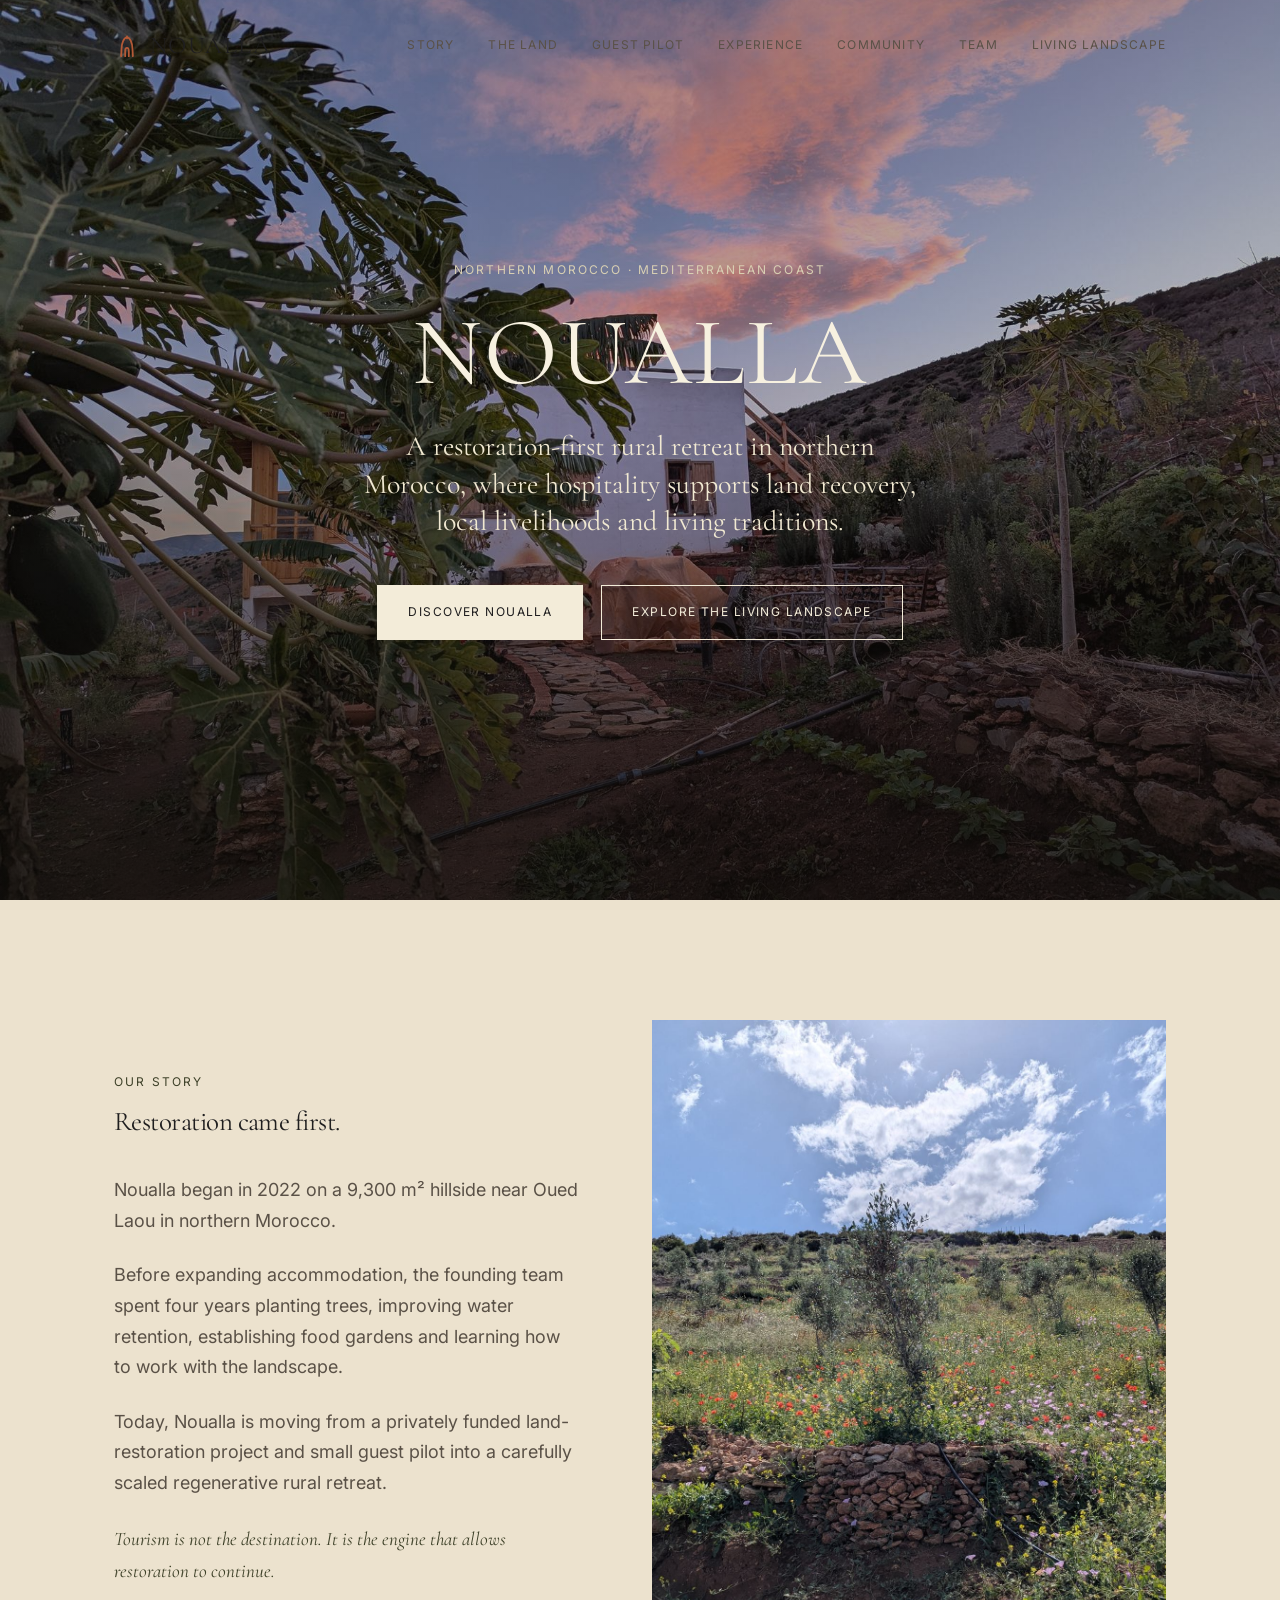
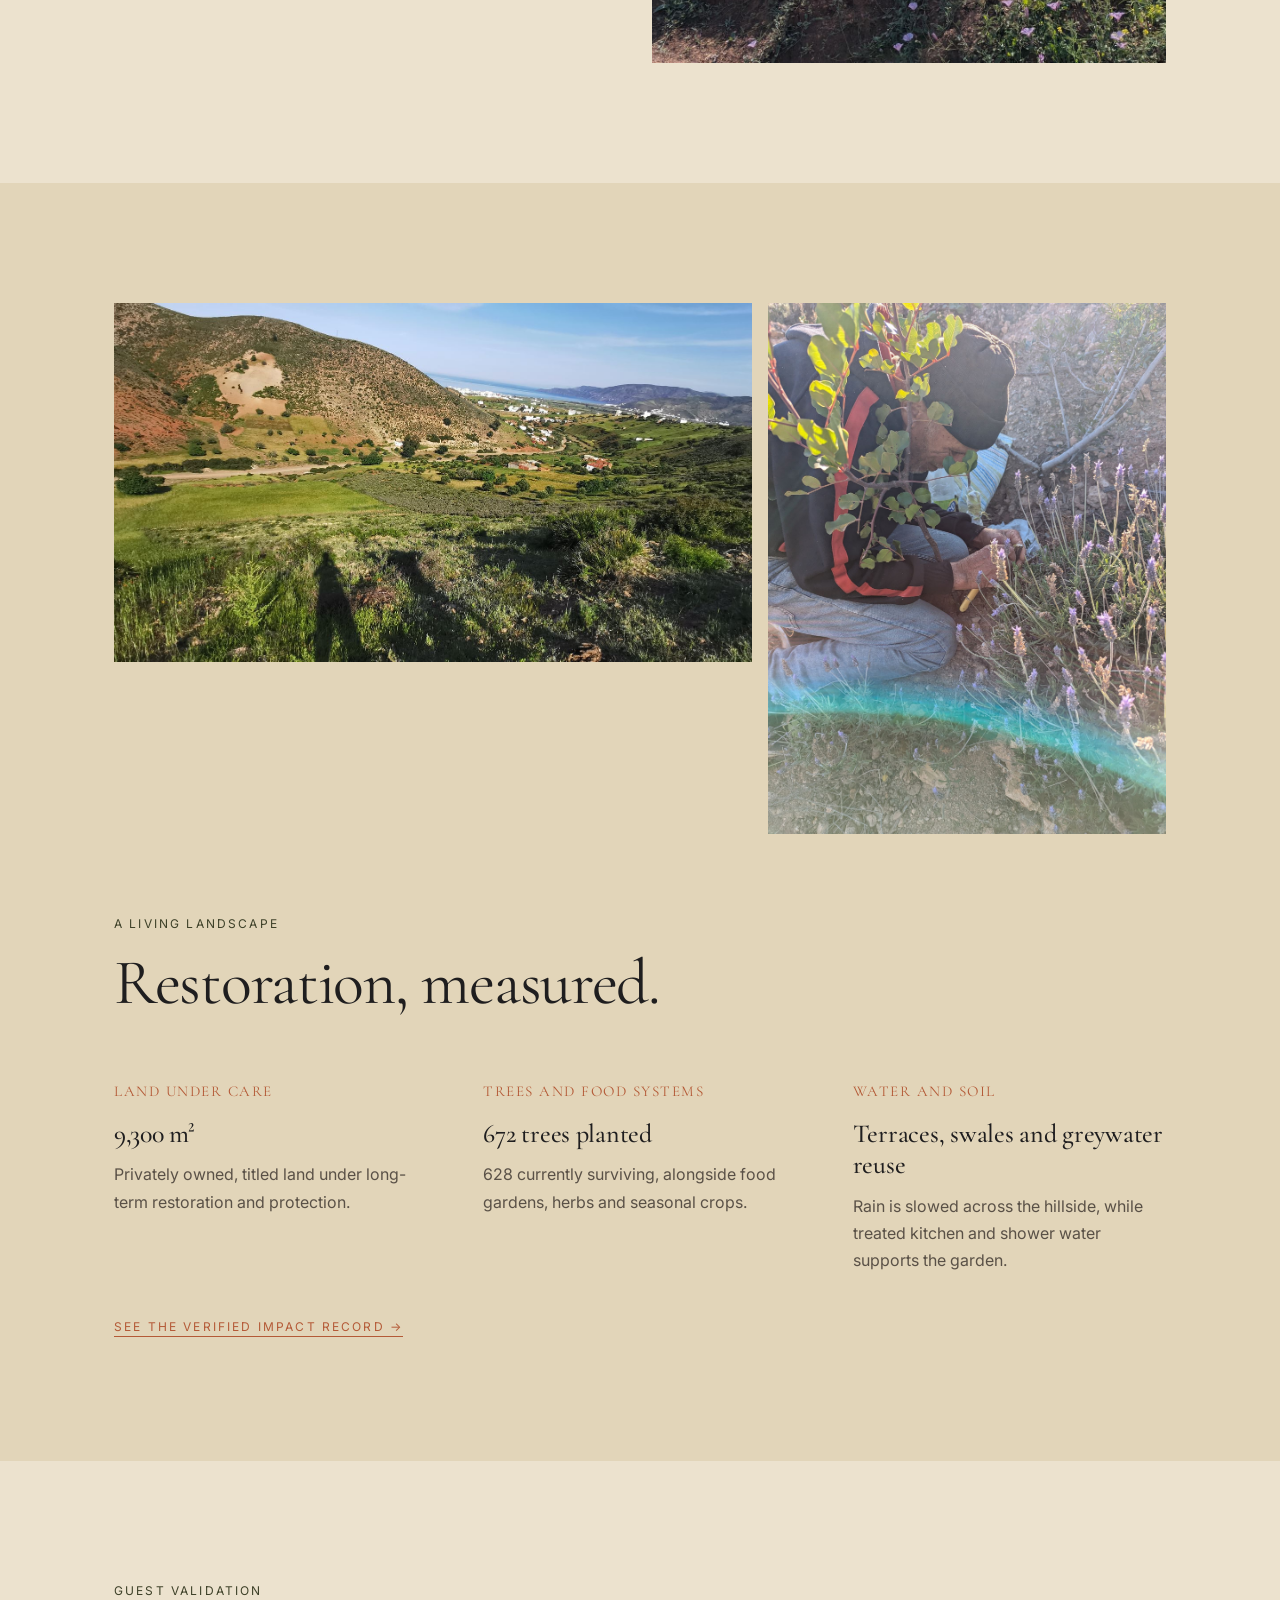
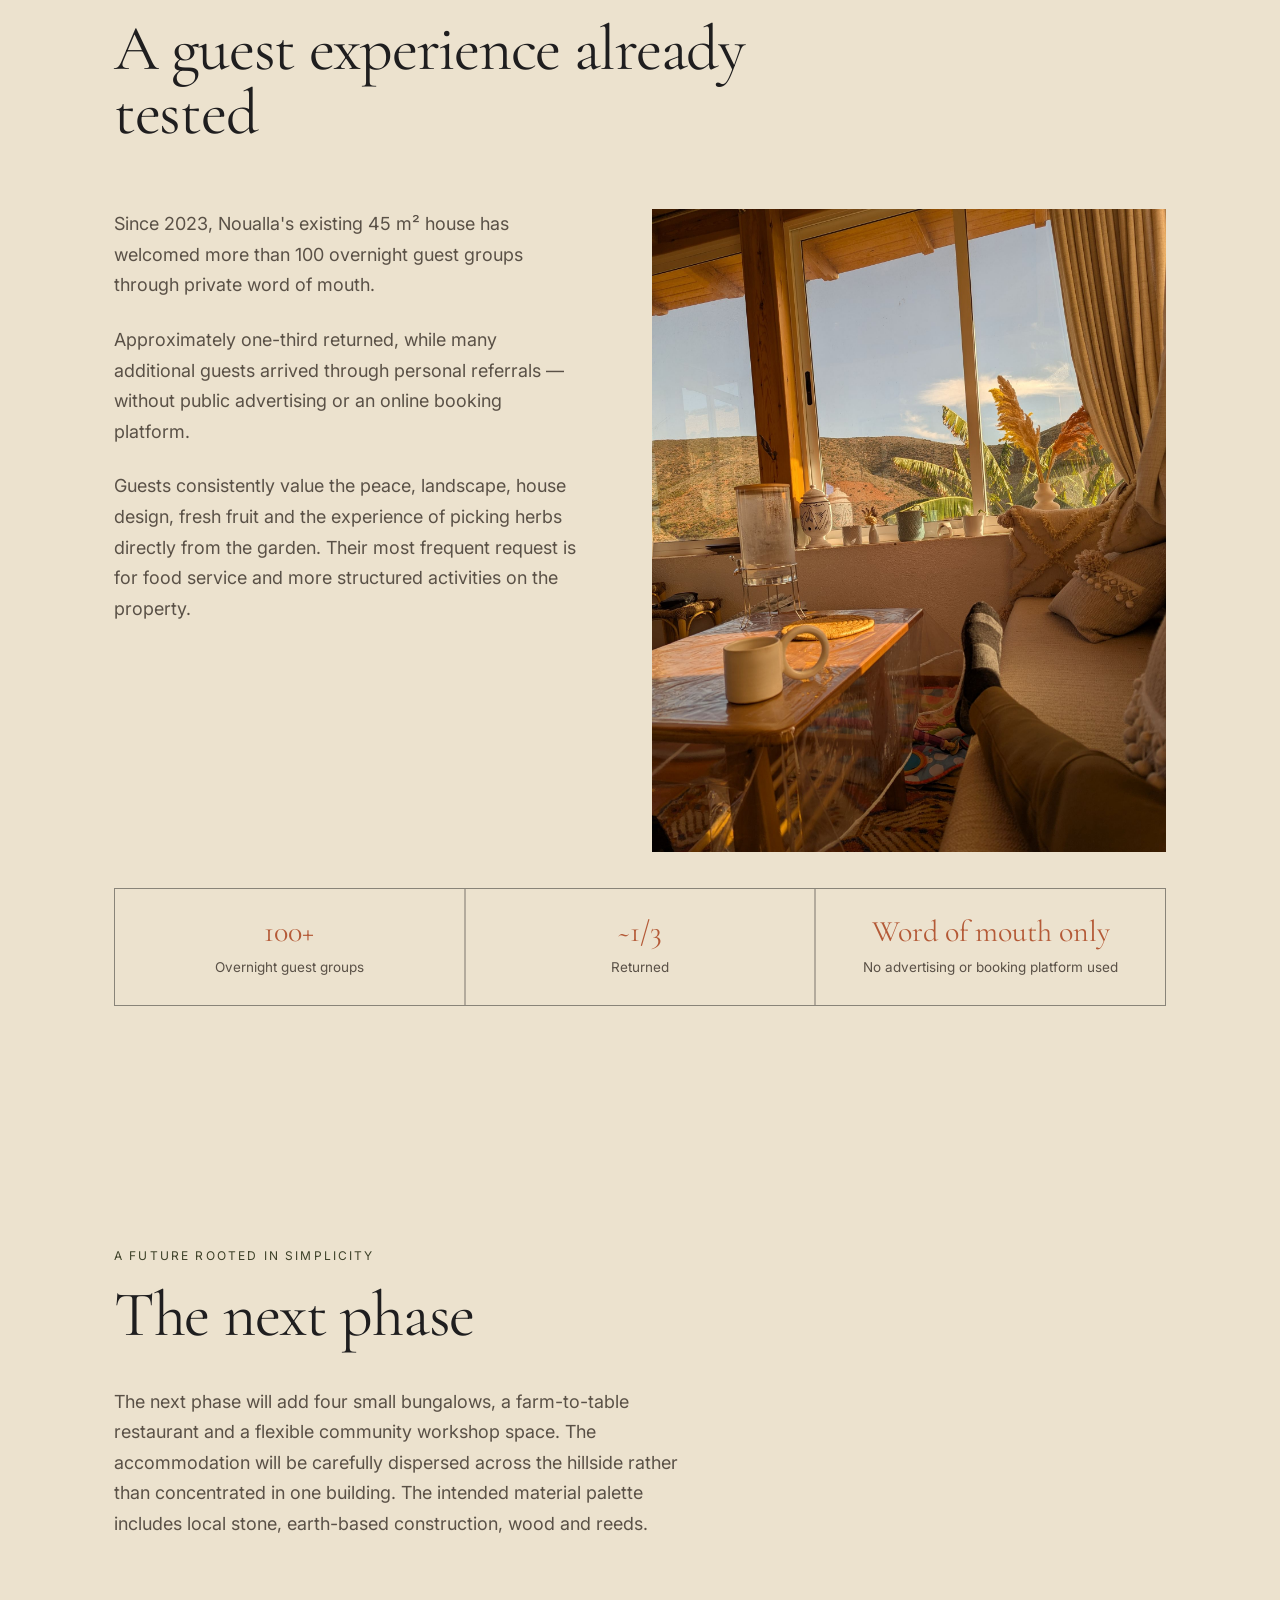
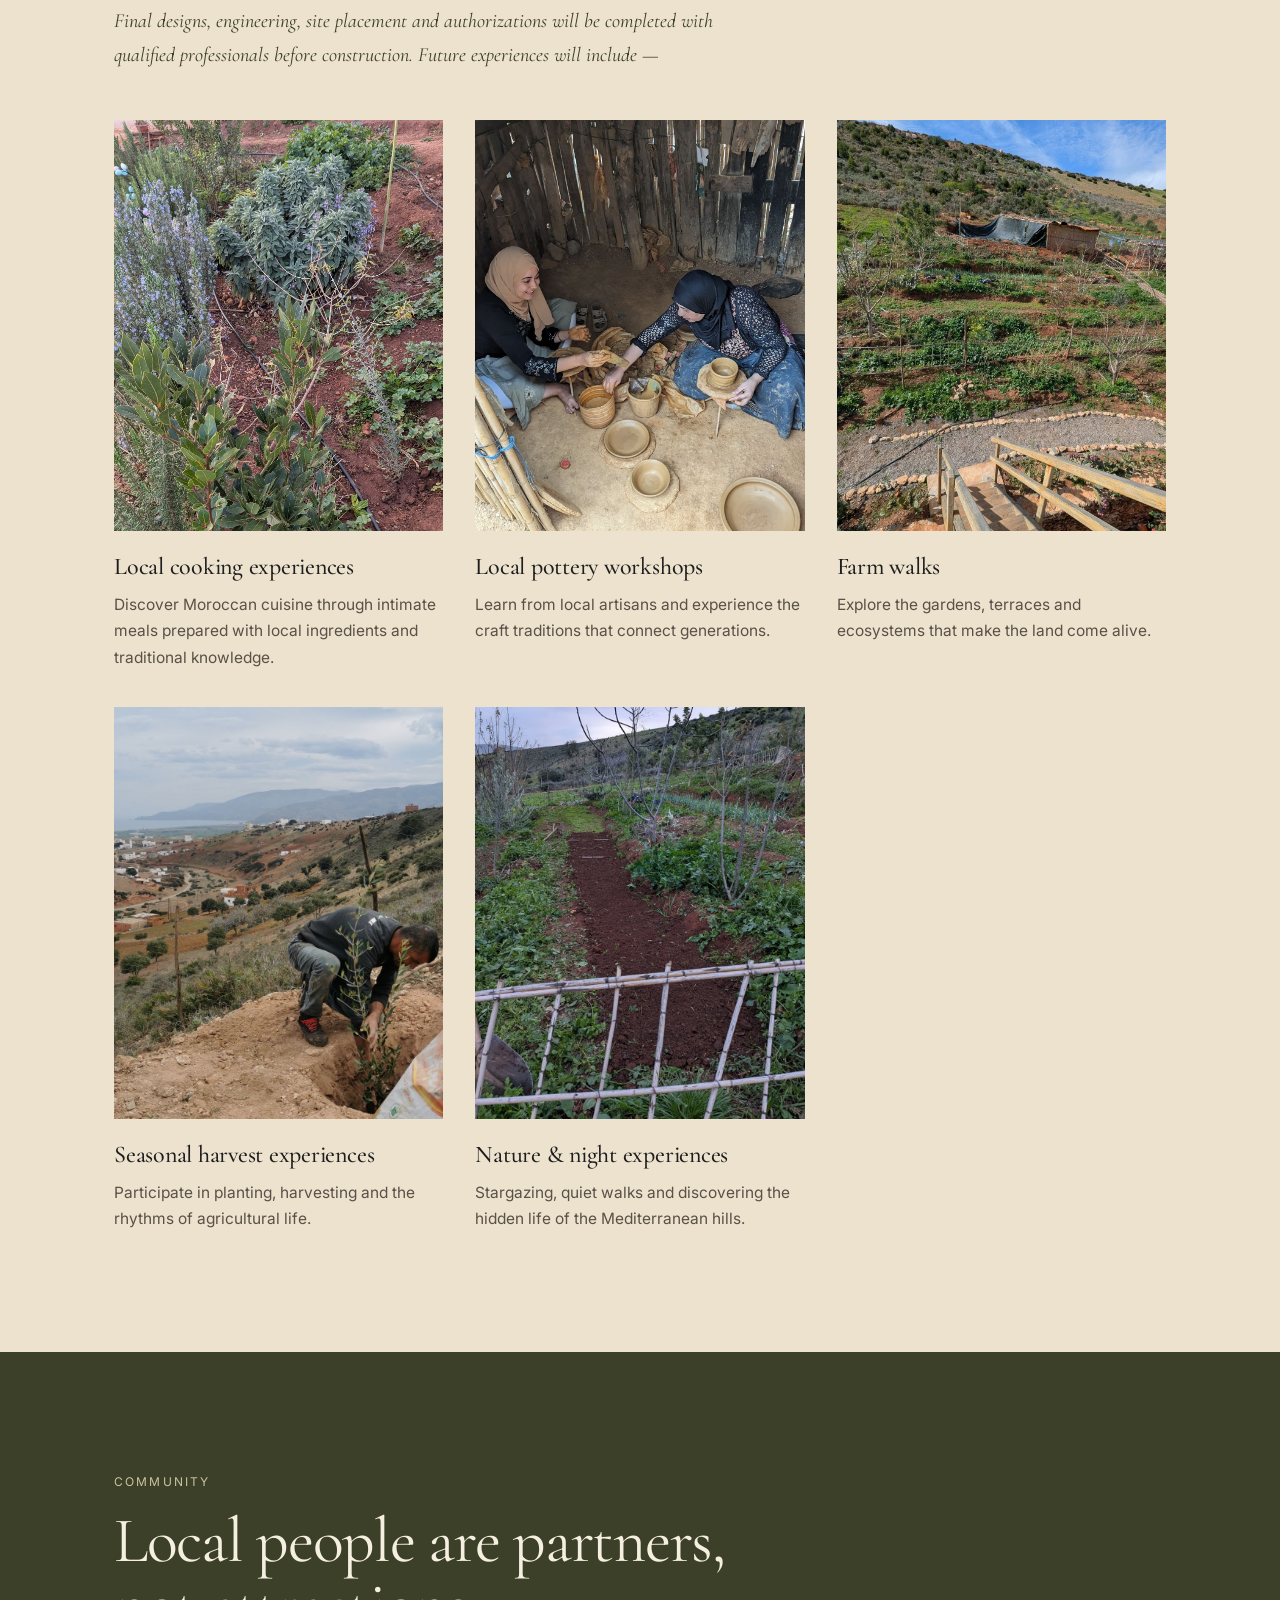
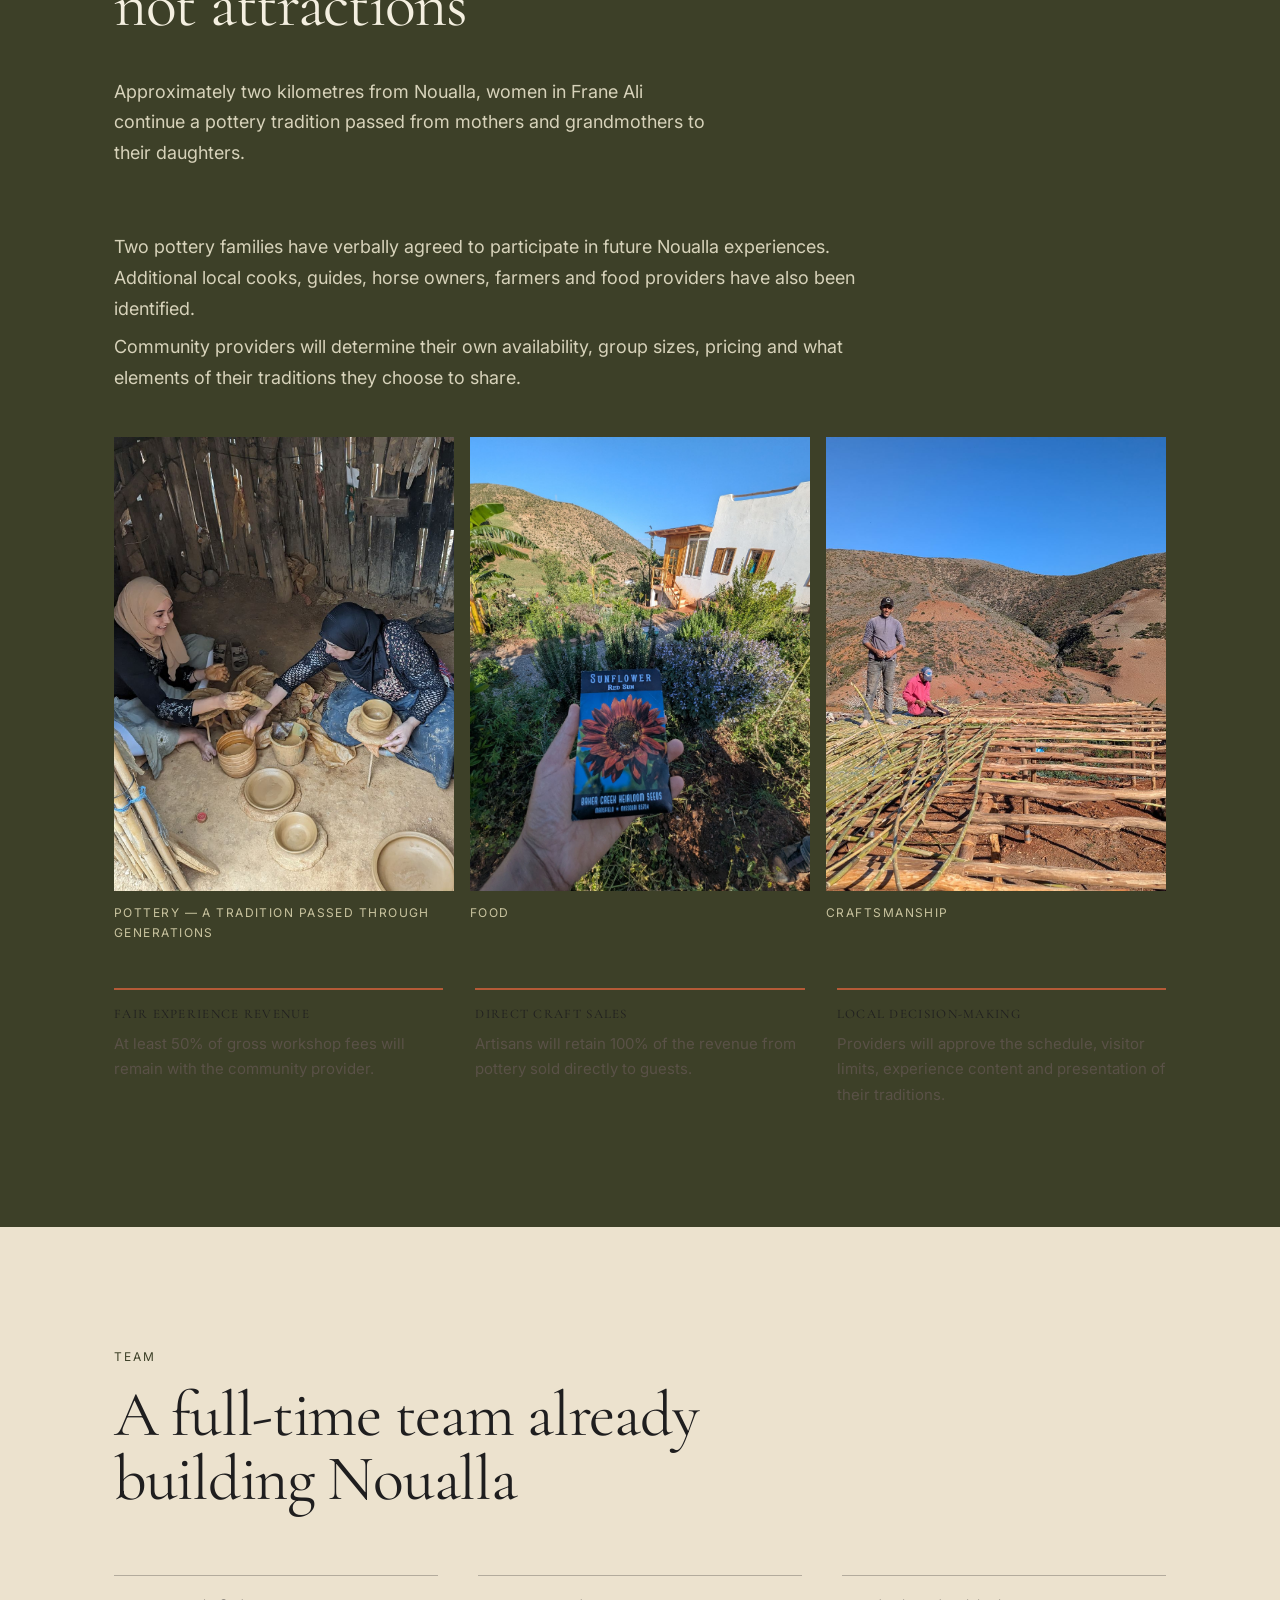
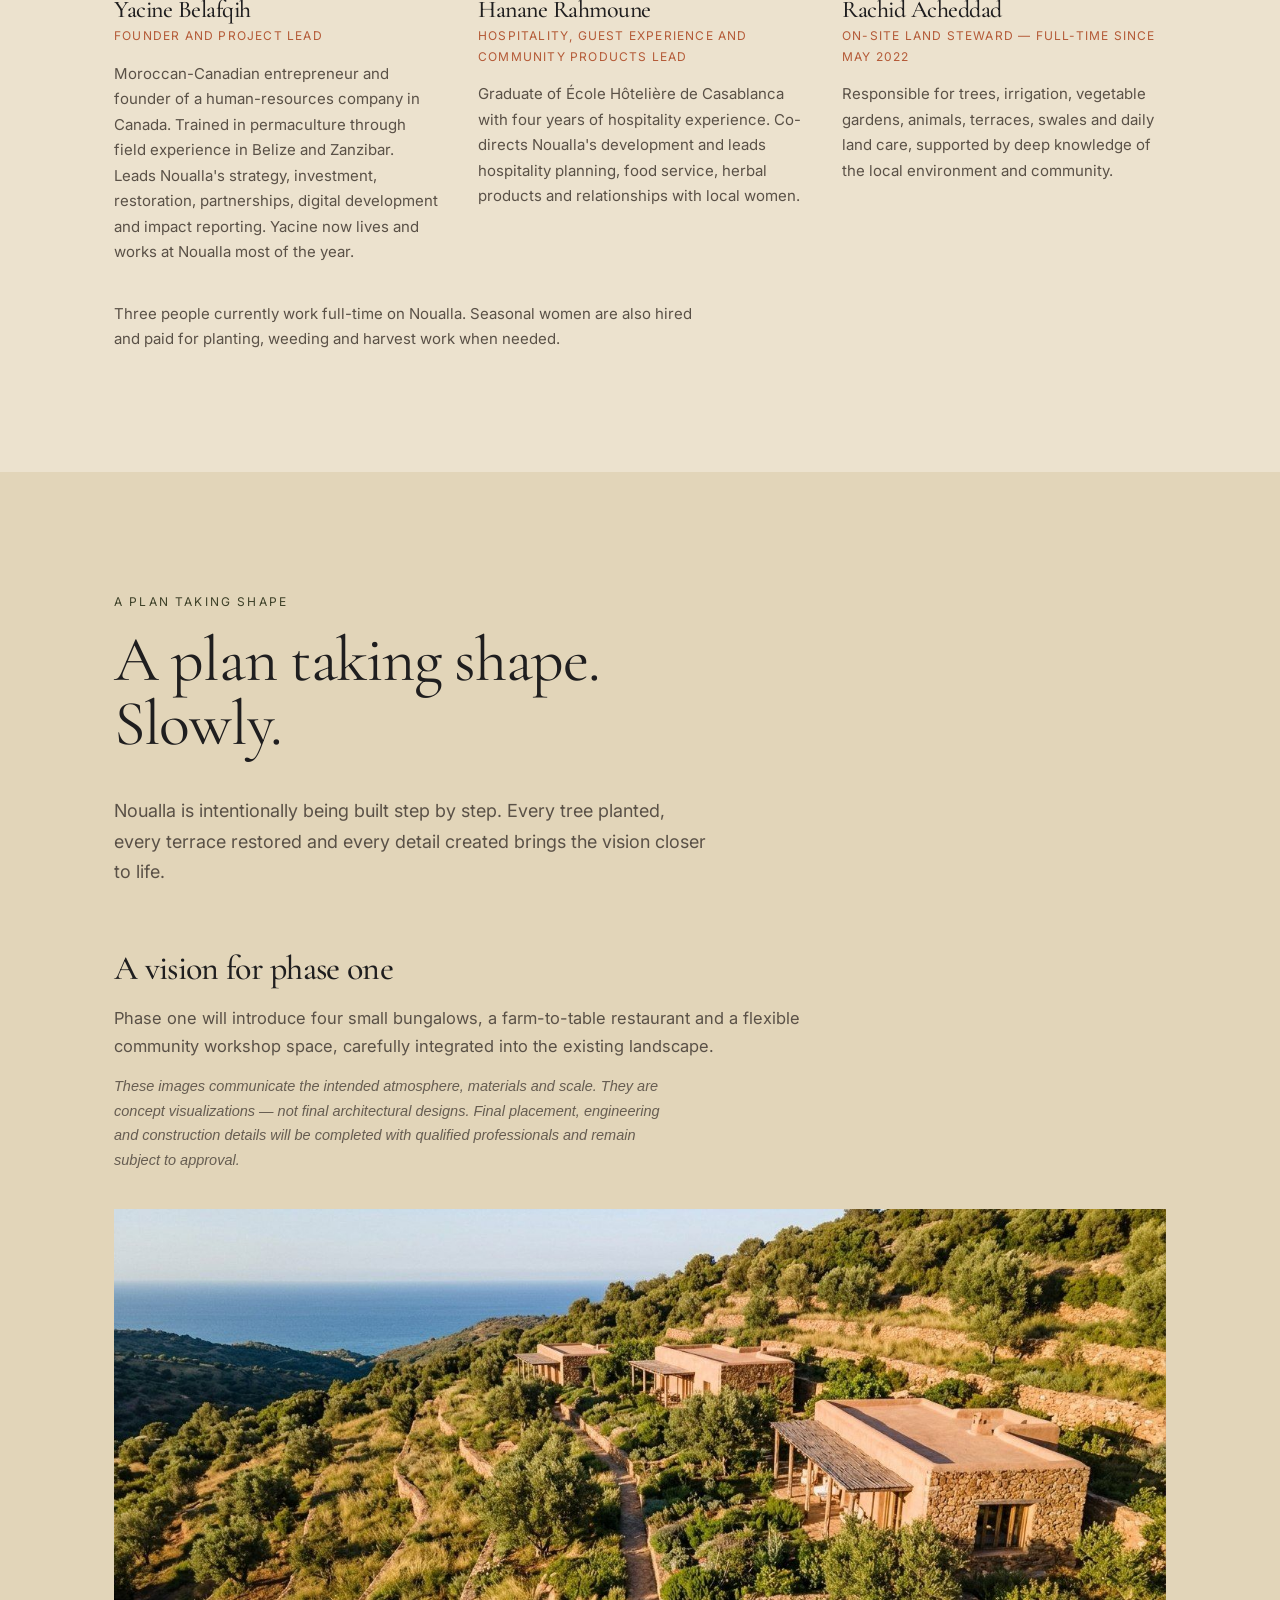
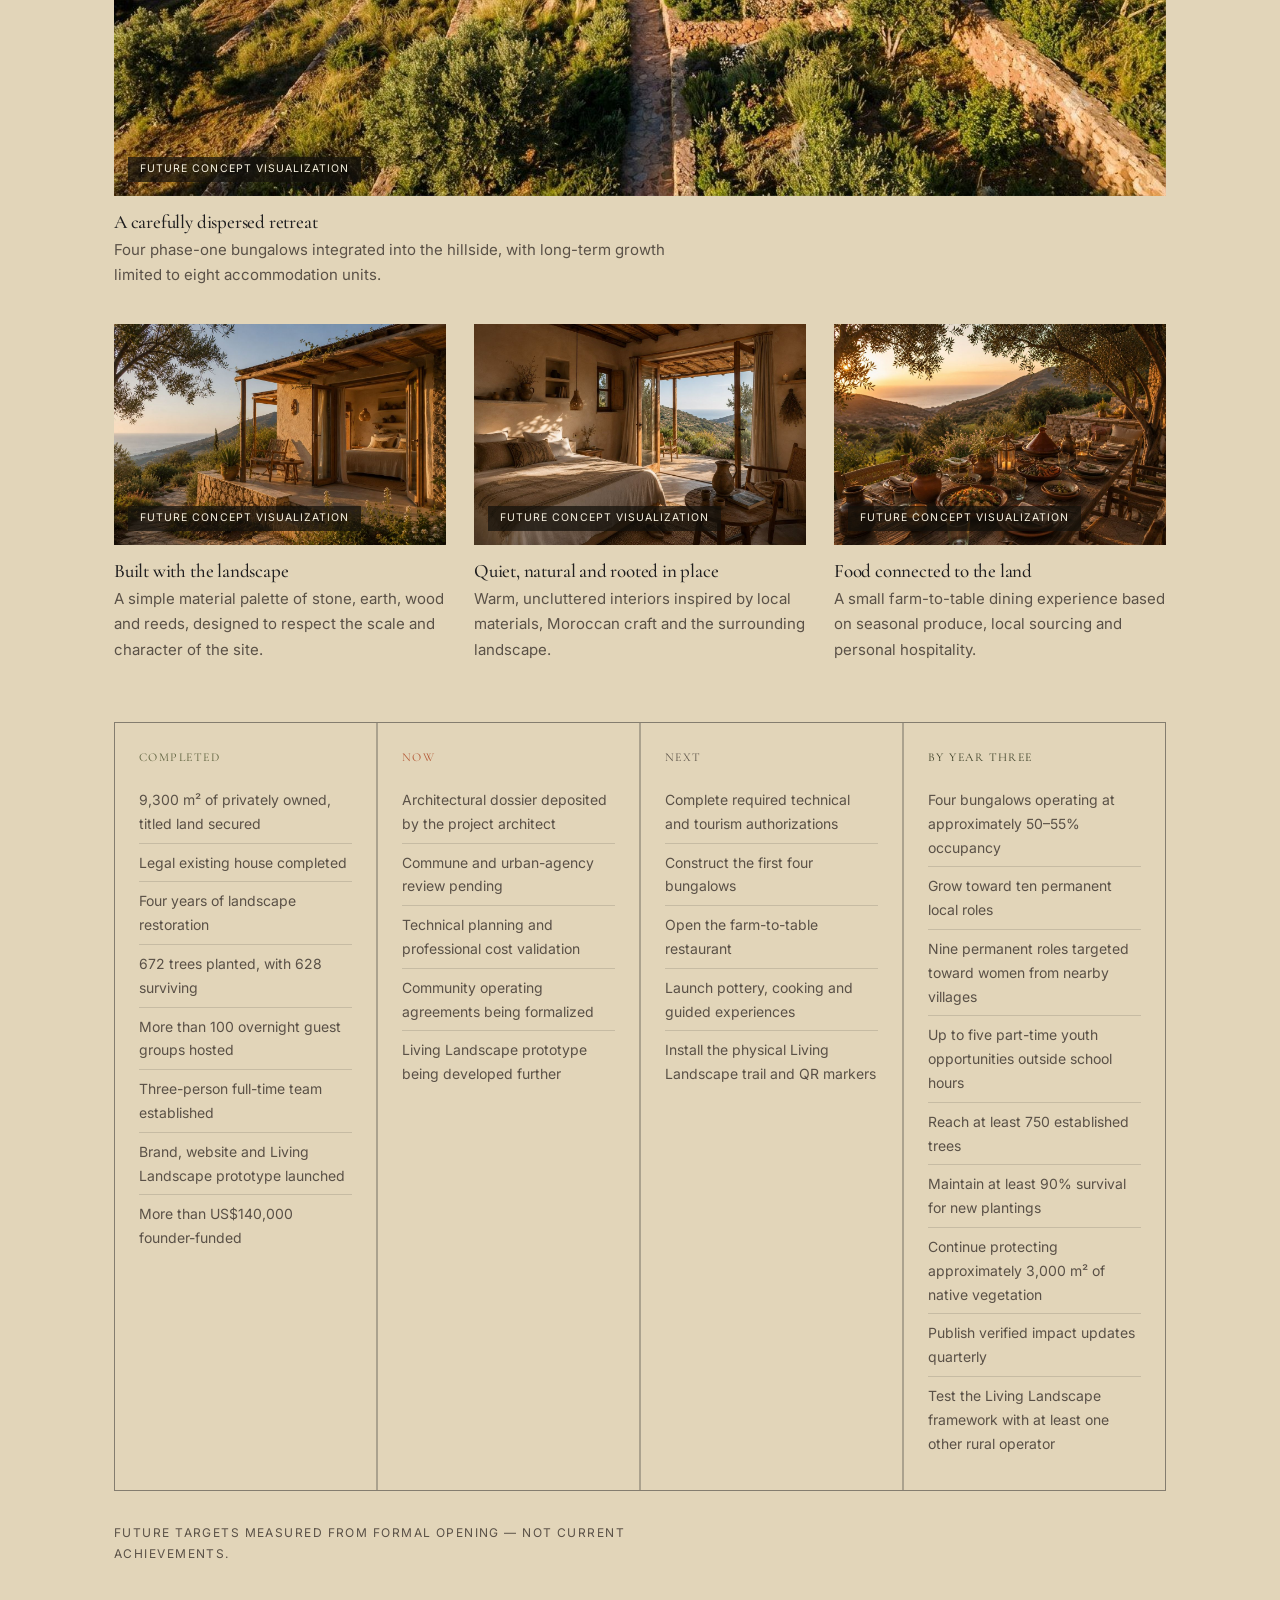
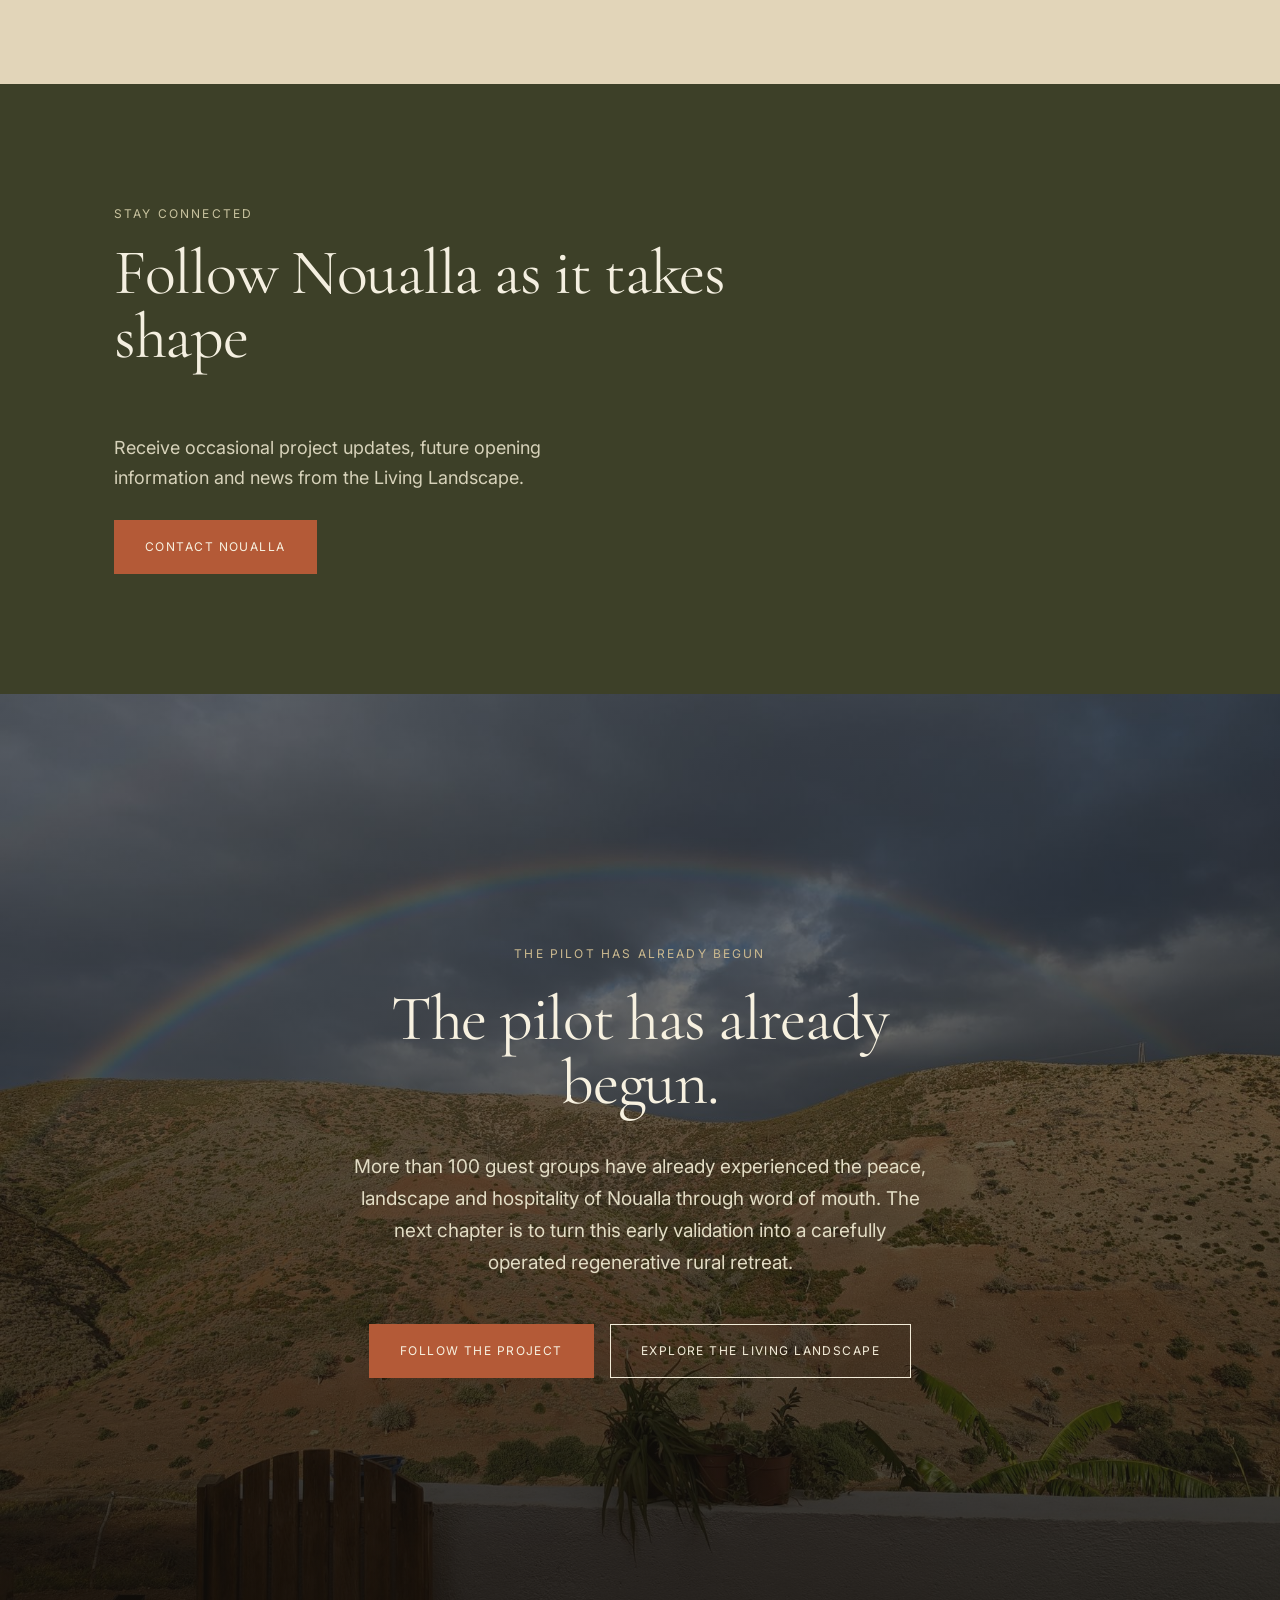
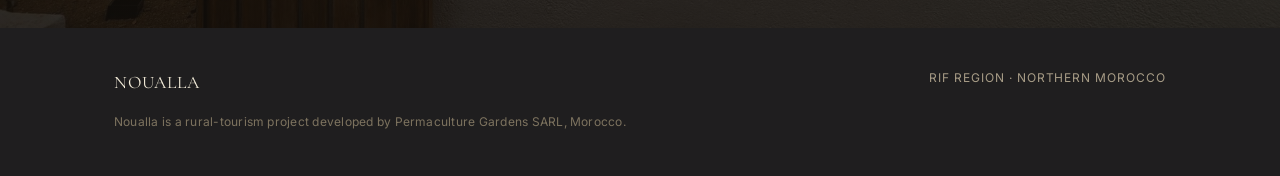
==== commit 8383ef39: "FinalV8" ====
--- a/index.html
+++ b/index.html
@@ -264,8 +264,62 @@
   <div class="wrap">
     <div class="section-head reveal">
       <div class="label">A Plan Taking Shape</div>
-      <h2>Built step by step</h2>
-    </div>
+      <h2>A plan taking shape. Slowly.</h2>
+      <p class="lede">Noualla is intentionally being built step by step. Every tree planted, every terrace restored and every detail created brings the vision closer to life.</p>
+    </div>
+
+    <div class="concept-gallery reveal">
+      <div class="concept-intro">
+        <h3>A vision for phase one</h3>
+        <p>Phase one will introduce four small bungalows, a farm-to-table restaurant and a flexible community workshop space, carefully integrated into the existing landscape.</p>
+        <p class="concept-disclaimer">These images communicate the intended atmosphere, materials and scale. They are concept visualizations — not final architectural designs. Final placement, engineering and construction details will be completed with qualified professionals and remain subject to approval.</p>
+      </div>
+
+      <div class="concept-overview-figure">
+        <div class="concept-img-wrap">
+          <img src="images/concept-overview.jpg" alt="Concept visualization: four bungalows dispersed across a terraced hillside overlooking the Mediterranean">
+          <span class="concept-label">Future Concept Visualization</span>
+        </div>
+        <div class="concept-caption">
+          <h4>A carefully dispersed retreat</h4>
+          <p>Four phase-one bungalows integrated into the hillside, with long-term growth limited to eight accommodation units.</p>
+        </div>
+      </div>
+
+      <div class="concept-row">
+        <figure>
+          <div class="concept-img-wrap">
+            <img src="images/concept-exterior.jpg" alt="Concept visualization: a single stone and earth bungalow exterior with a shaded terrace overlooking the sea">
+            <span class="concept-label">Future Concept Visualization</span>
+          </div>
+          <figcaption class="concept-caption">
+            <h4>Built with the landscape</h4>
+            <p>A simple material palette of stone, earth, wood and reeds, designed to respect the scale and character of the site.</p>
+          </figcaption>
+        </figure>
+        <figure>
+          <div class="concept-img-wrap">
+            <img src="images/concept-interior.jpg" alt="Concept visualization: a warm, natural-material bungalow interior with a bed and a view over the hills">
+            <span class="concept-label">Future Concept Visualization</span>
+          </div>
+          <figcaption class="concept-caption">
+            <h4>Quiet, natural and rooted in place</h4>
+            <p>Warm, uncluttered interiors inspired by local materials, Moroccan craft and the surrounding landscape.</p>
+          </figcaption>
+        </figure>
+        <figure>
+          <div class="concept-img-wrap">
+            <img src="images/concept-dining.jpg" alt="Concept visualization: an outdoor farm-to-table dining setting beneath olive trees at sunset">
+            <span class="concept-label">Future Concept Visualization</span>
+          </div>
+          <figcaption class="concept-caption">
+            <h4>Food connected to the land</h4>
+            <p>A small farm-to-table dining experience based on seasonal produce, local sourcing and personal hospitality.</p>
+          </figcaption>
+        </figure>
+      </div>
+    </div>
+
     <div class="plan-grid reveal">
       <div class="plan-col done">
         <h4>Completed</h4>
--- a/css/style.css
+++ b/css/style.css
@@ -351,3 +351,19 @@
 
 .map-status-legend{display:flex; gap:18px; flex-wrap:wrap; margin-top:18px;}
 
+/* ---- Phase-one concept visualization gallery (inside "A Plan Taking Shape") ---- */
+.concept-gallery{margin:56px 0 60px;}
+.concept-intro h3{font-size:clamp(26px,3.2vw,34px); font-weight:500; margin-bottom:18px;}
+.concept-intro p{color:var(--ink-soft); font-size:16.5px; margin-bottom:14px; max-width:70ch;}
+.concept-intro .concept-disclaimer{font-style:italic; font-size:14.5px; color:var(--ink-soft); opacity:0.9;}
+.concept-img-wrap{position:relative; overflow:hidden; background:#d9cba8;}
+.concept-img-wrap img{width:100%; height:auto; display:block; object-fit:initial;}
+.concept-label{position:absolute; left:14px; bottom:14px; z-index:2; font-family:'Inter',sans-serif; font-size:10.5px; letter-spacing:0.1em; text-transform:uppercase; color:#f7f1e0; background:rgba(20,17,12,0.72); padding:7px 12px; line-height:1;}
+.concept-overview-figure{margin-top:36px;}
+.concept-caption{margin-top:16px; max-width:70ch;}
+.concept-caption h4{font-size:19px; font-weight:500; margin-bottom:6px; letter-spacing:-0.01em;}
+.concept-caption p{color:var(--ink-soft); font-size:15px; margin:0;}
+.concept-row{display:grid; grid-template-columns:repeat(3,1fr); gap:28px; margin-top:36px;}
+@media (max-width:820px){.concept-row{grid-template-columns:1fr; gap:40px;}}
+.concept-row figure{margin:0;}
+
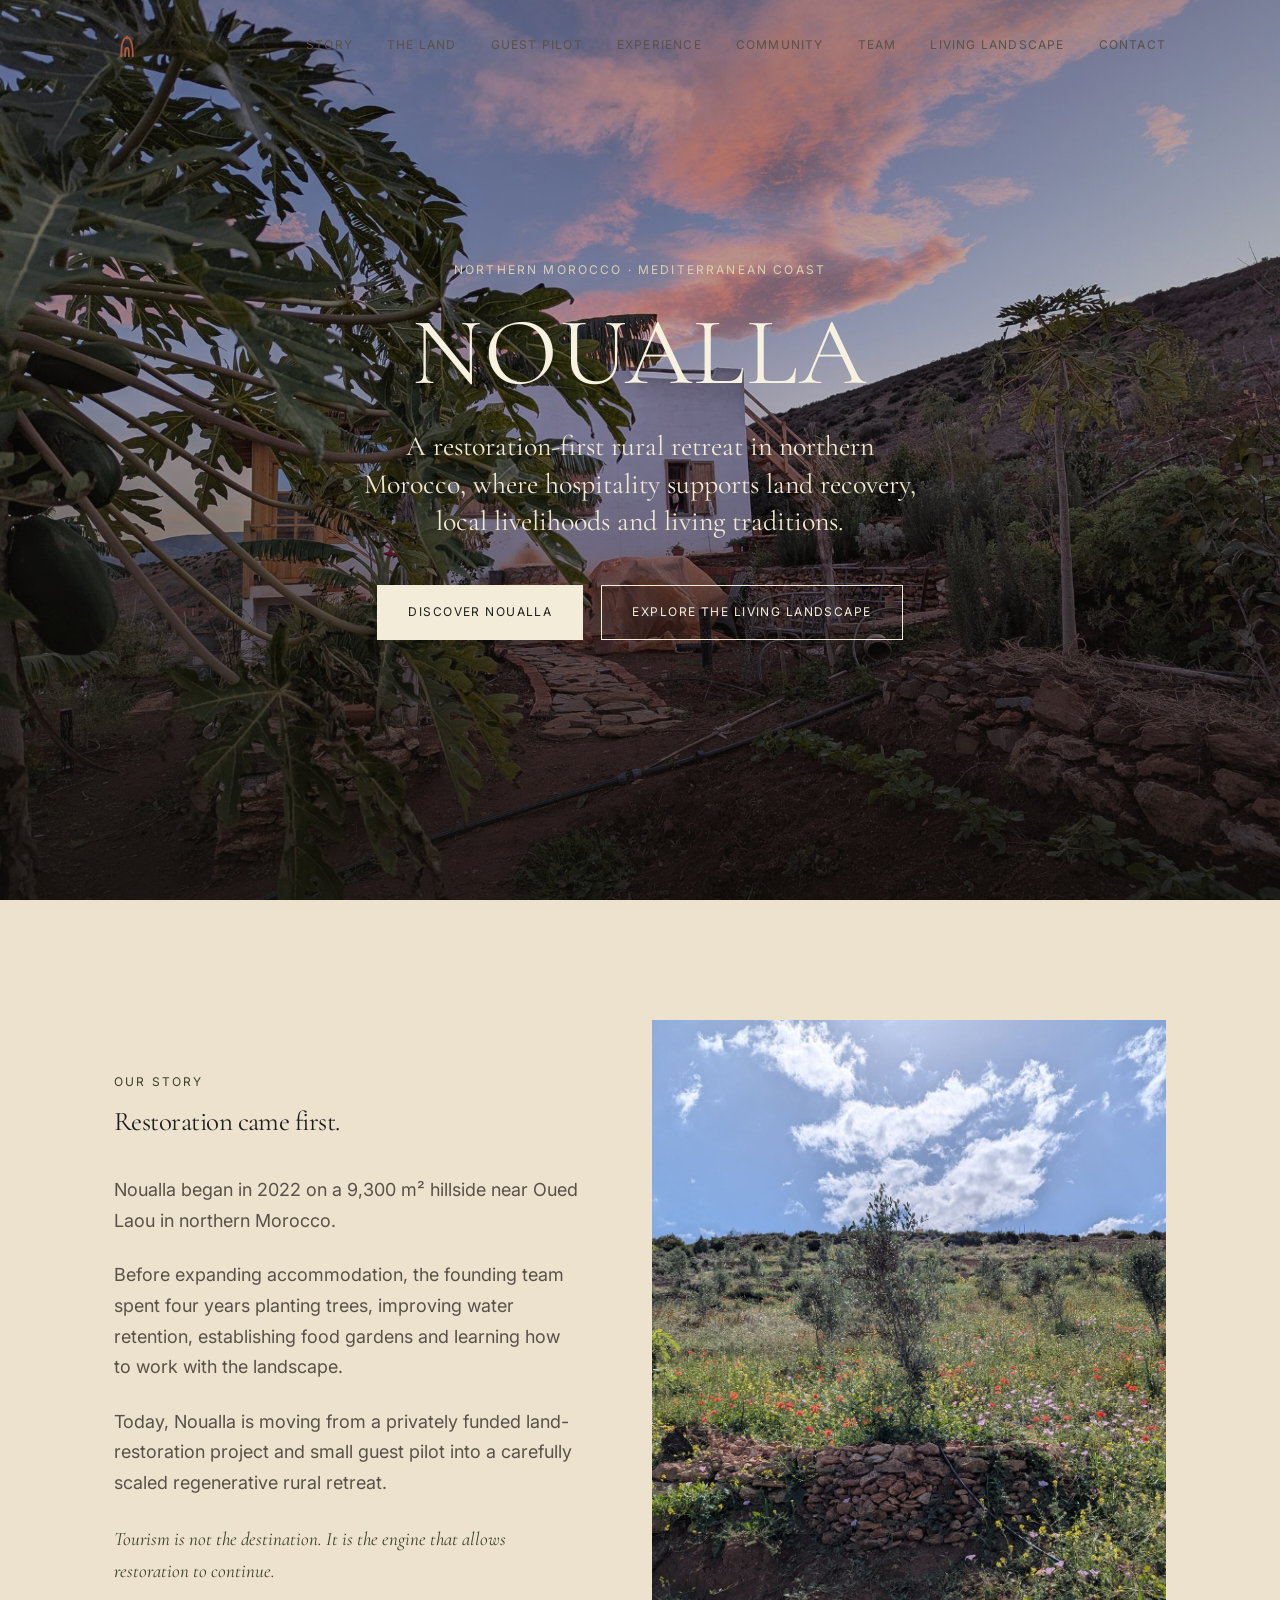
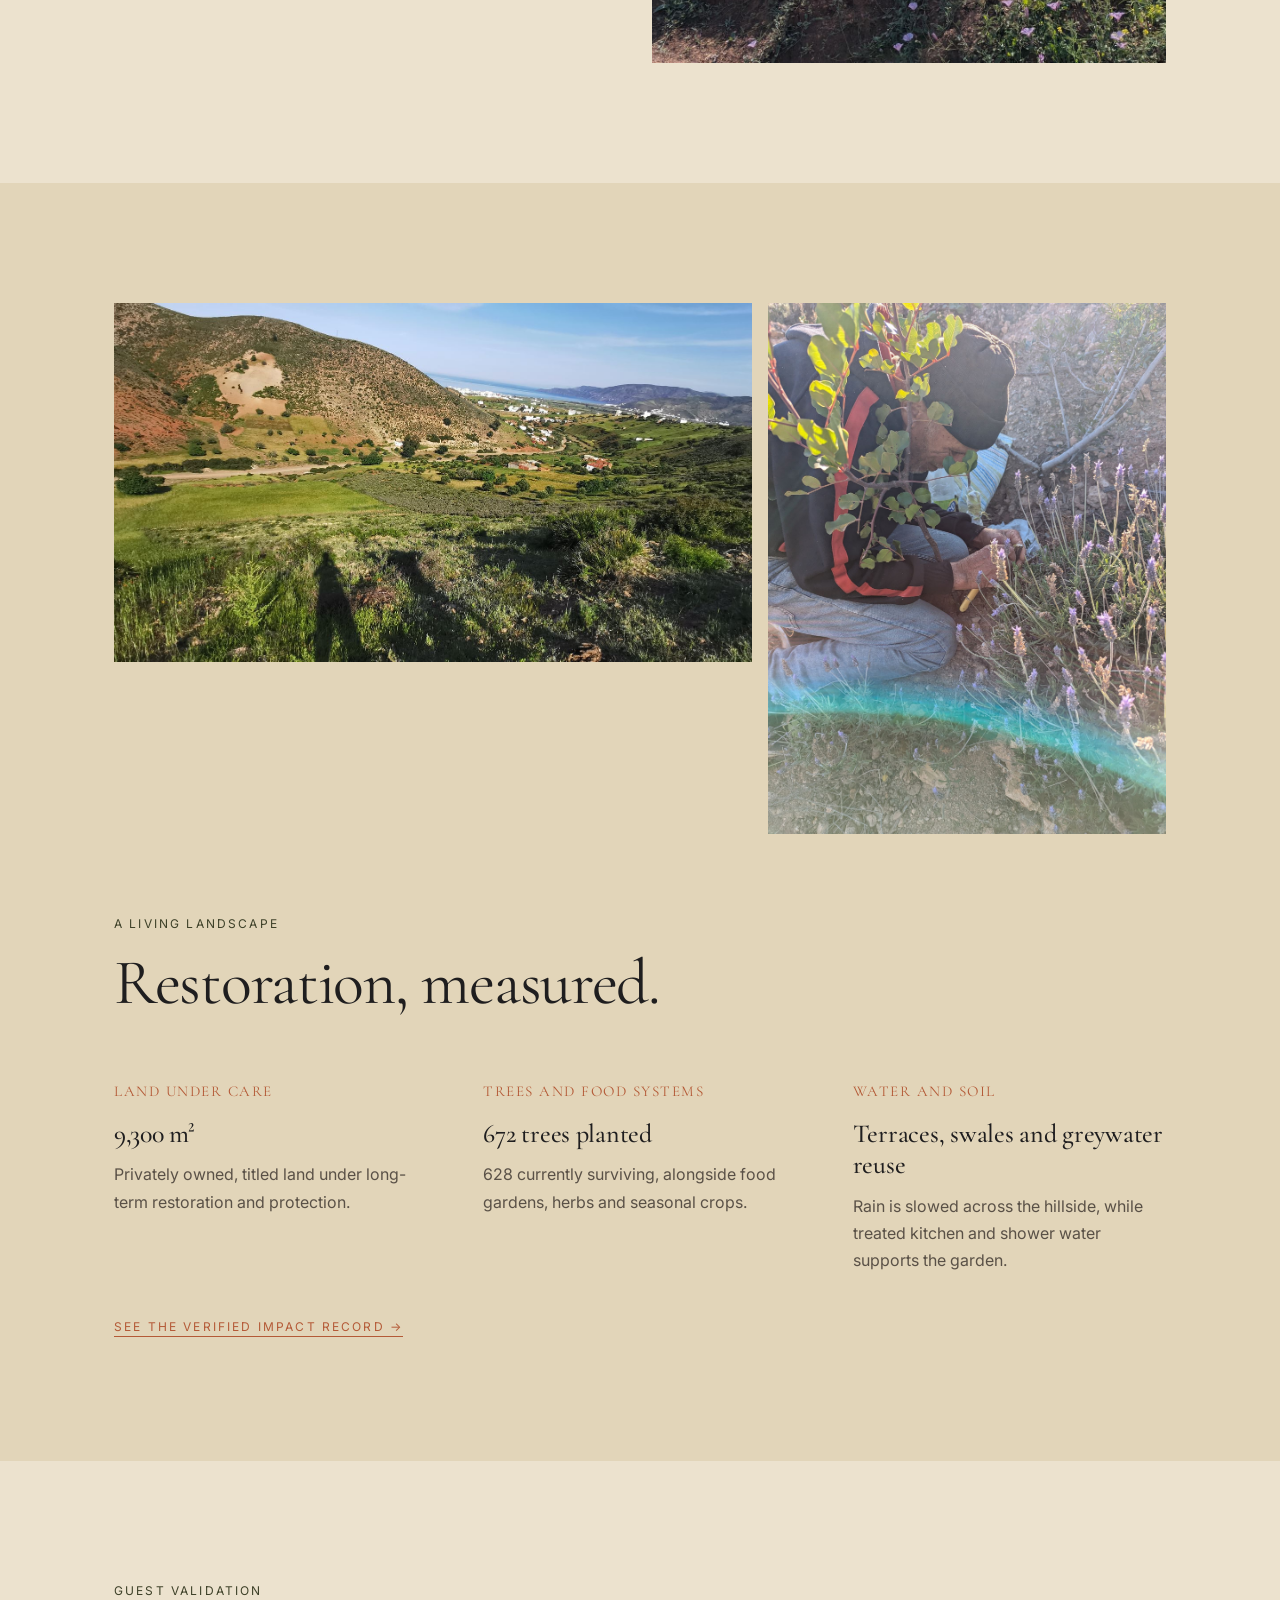
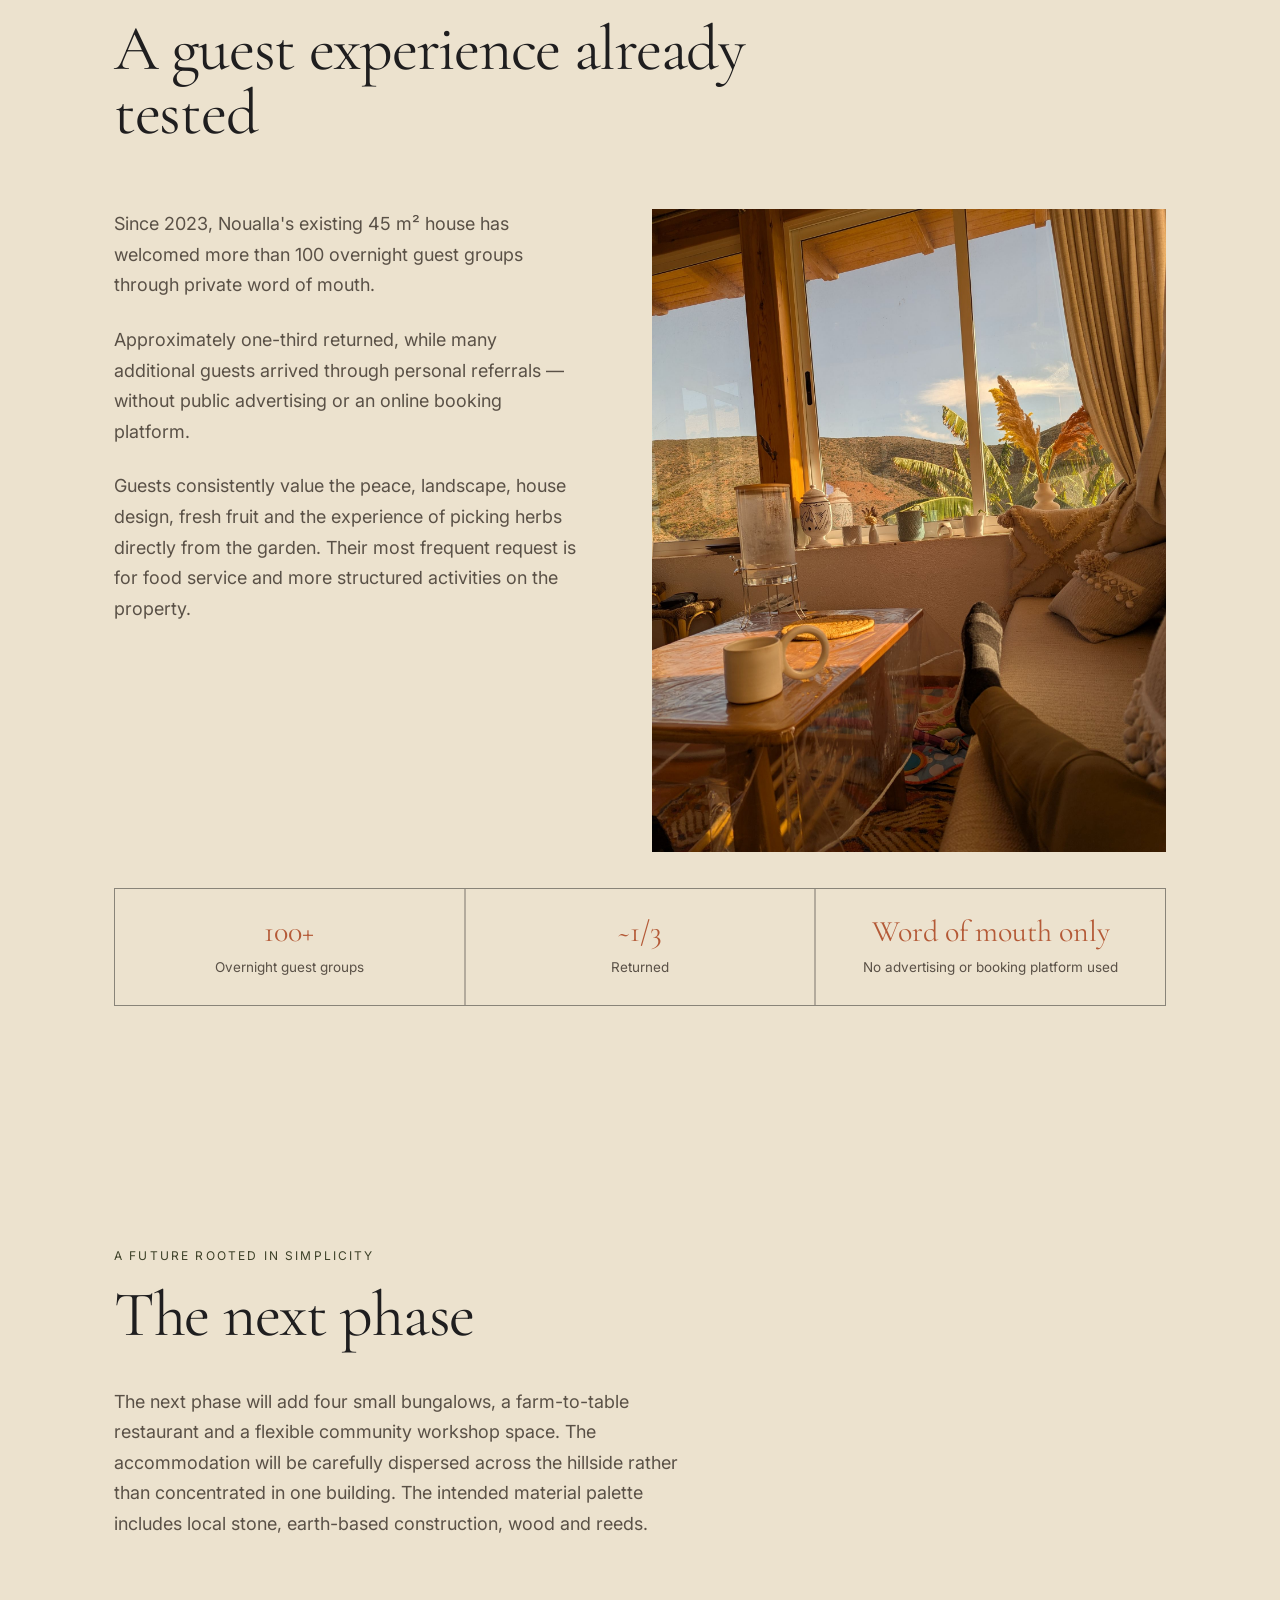
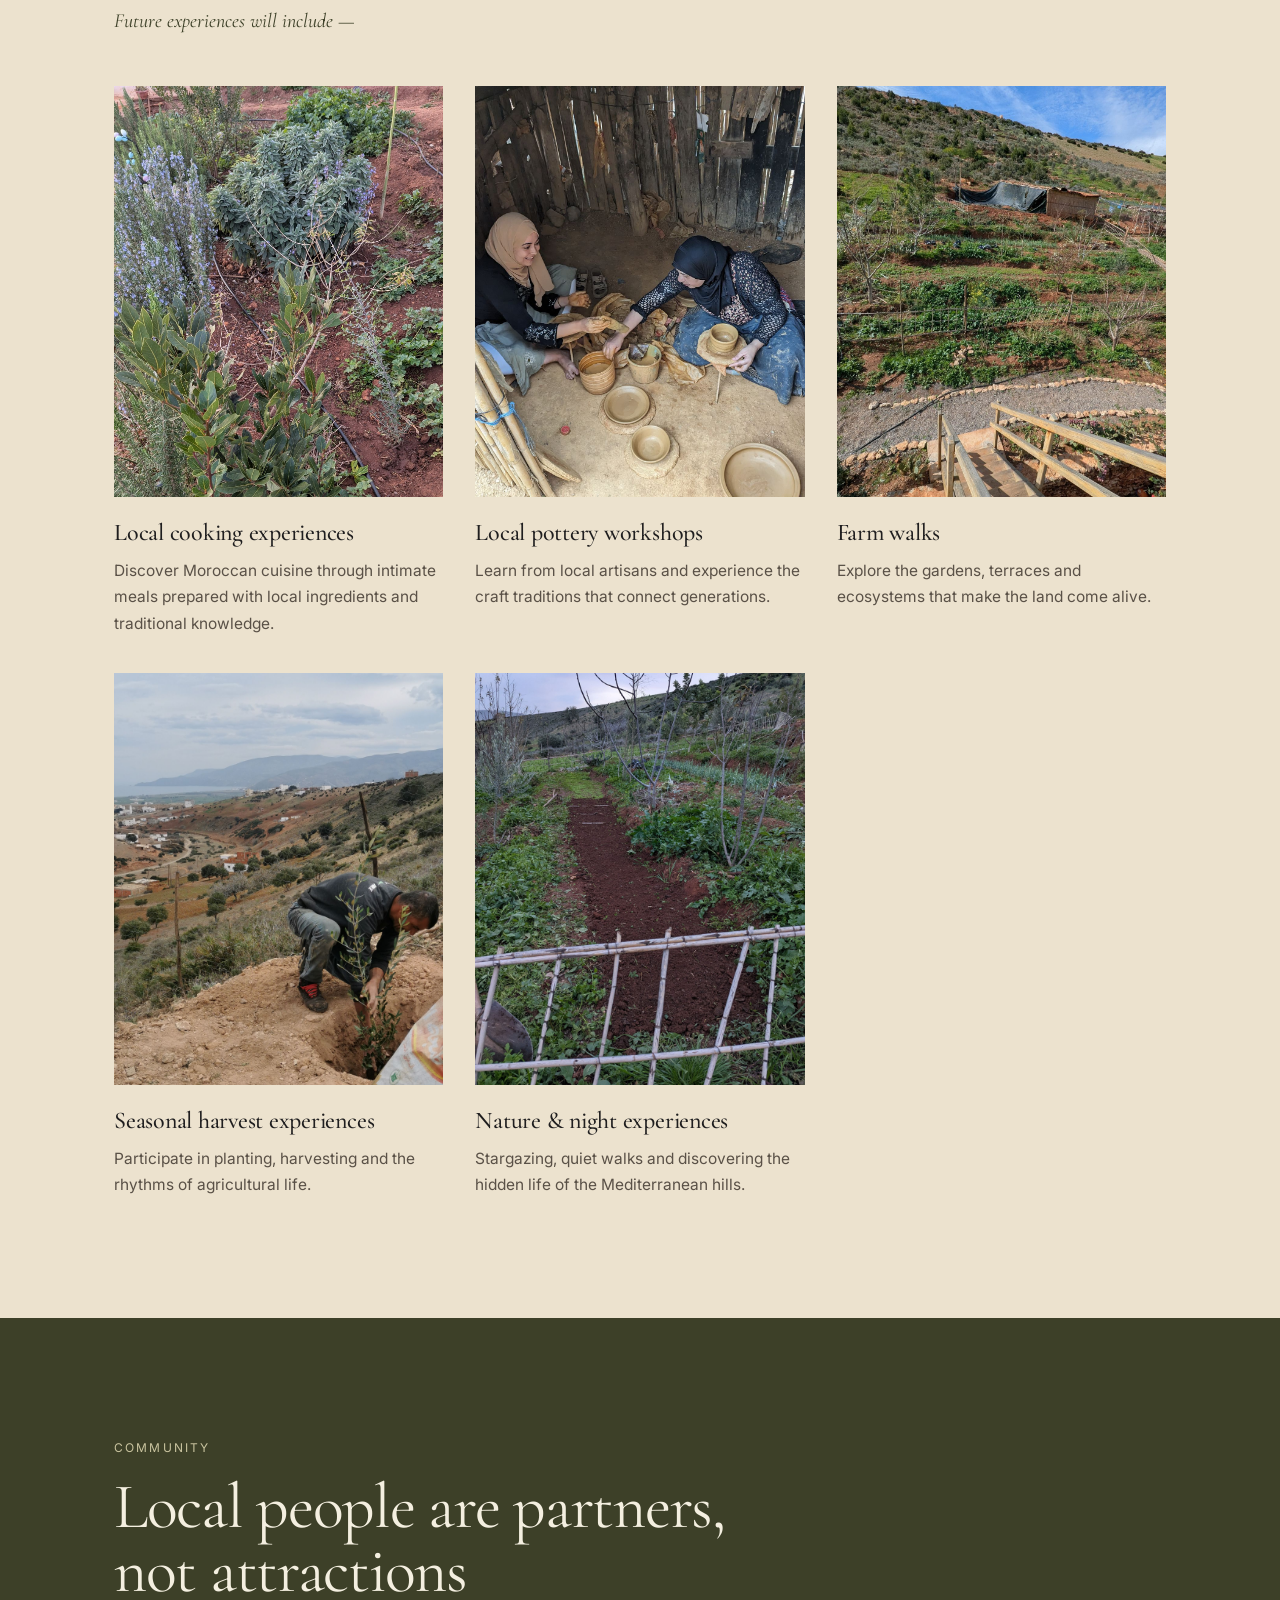
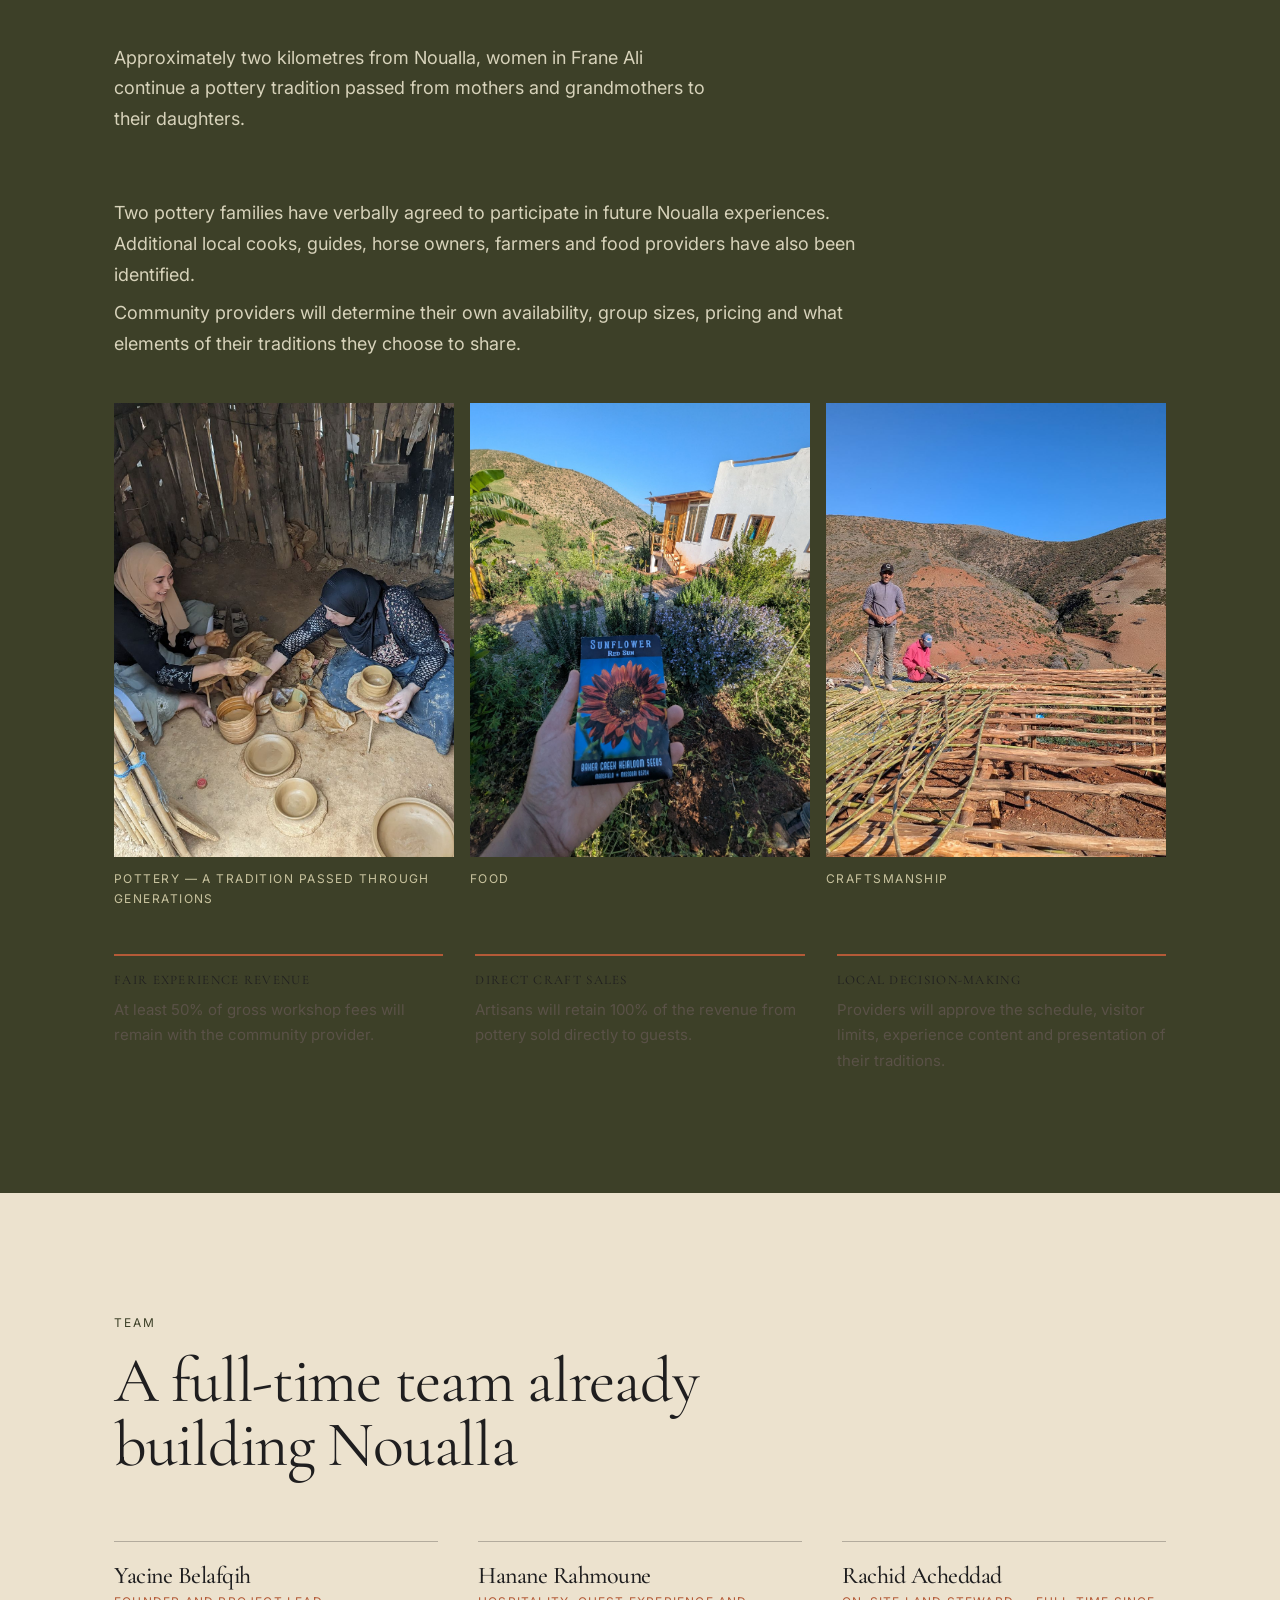
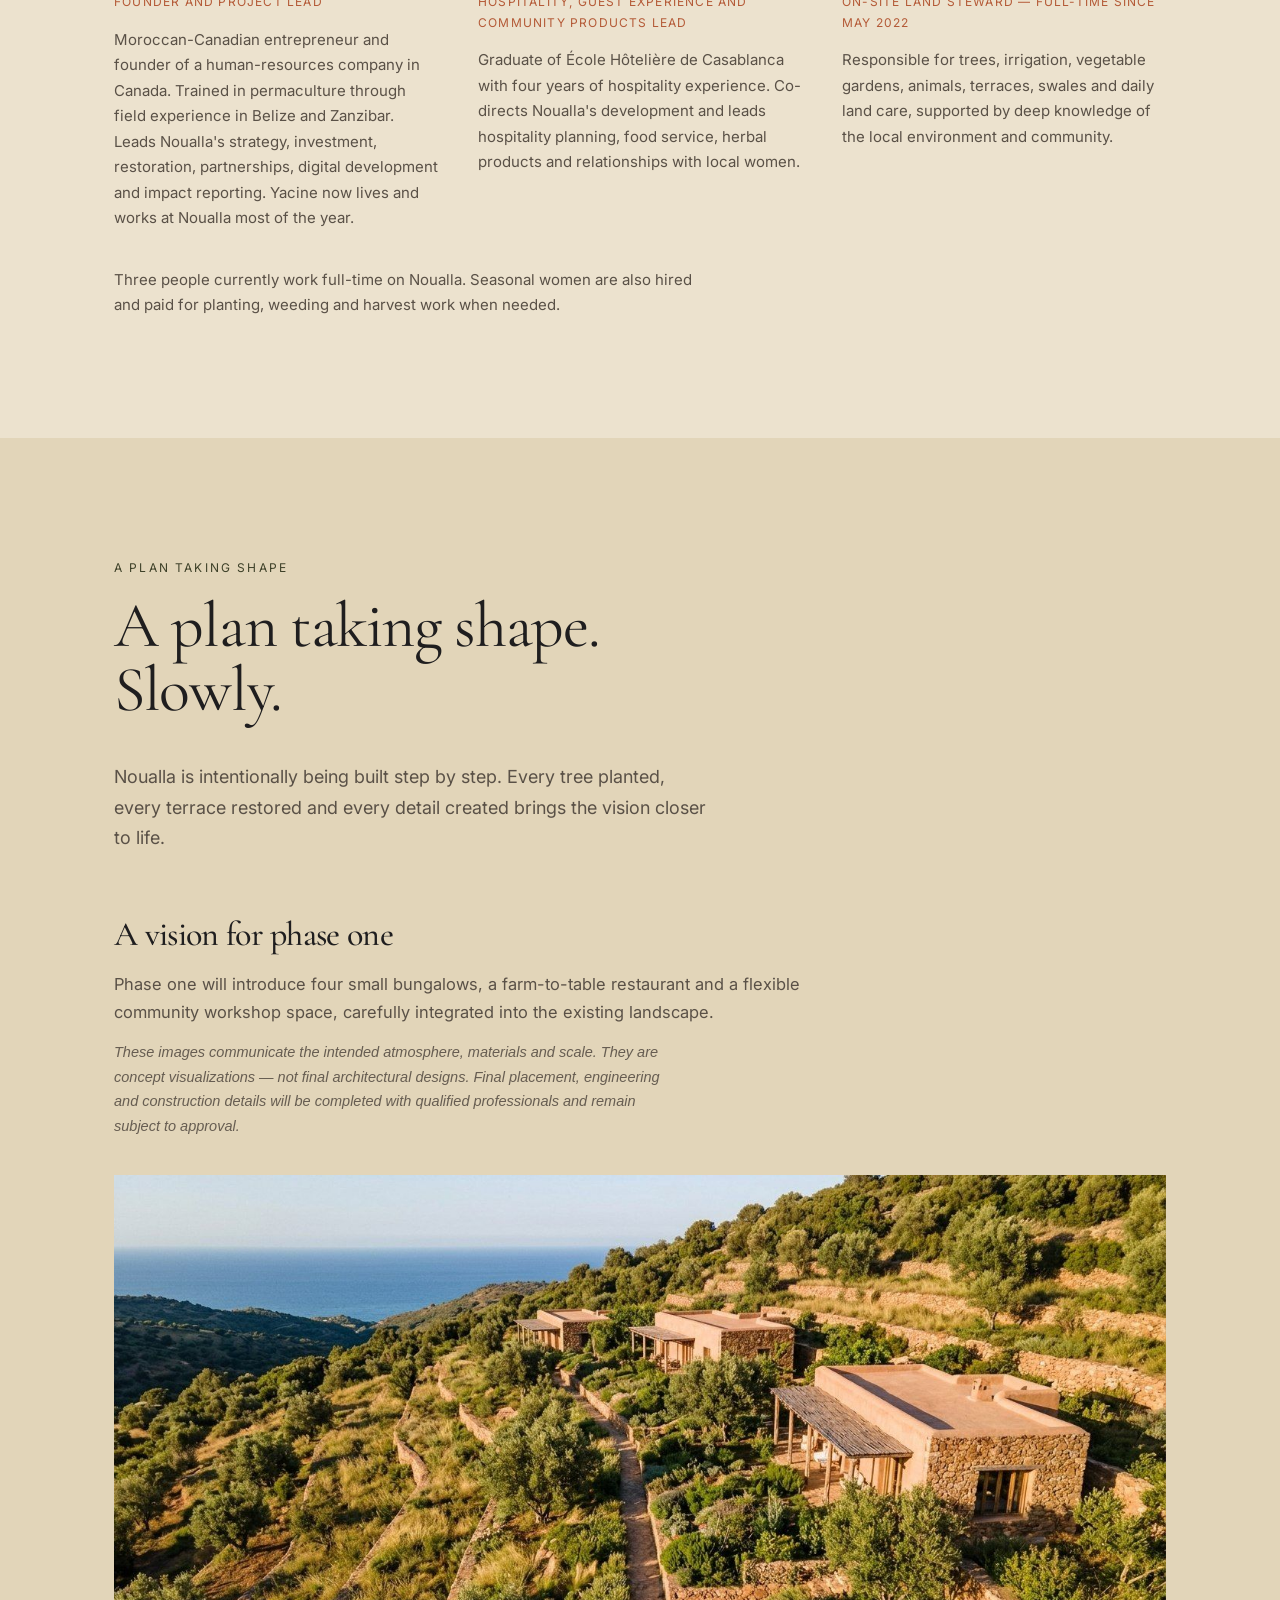
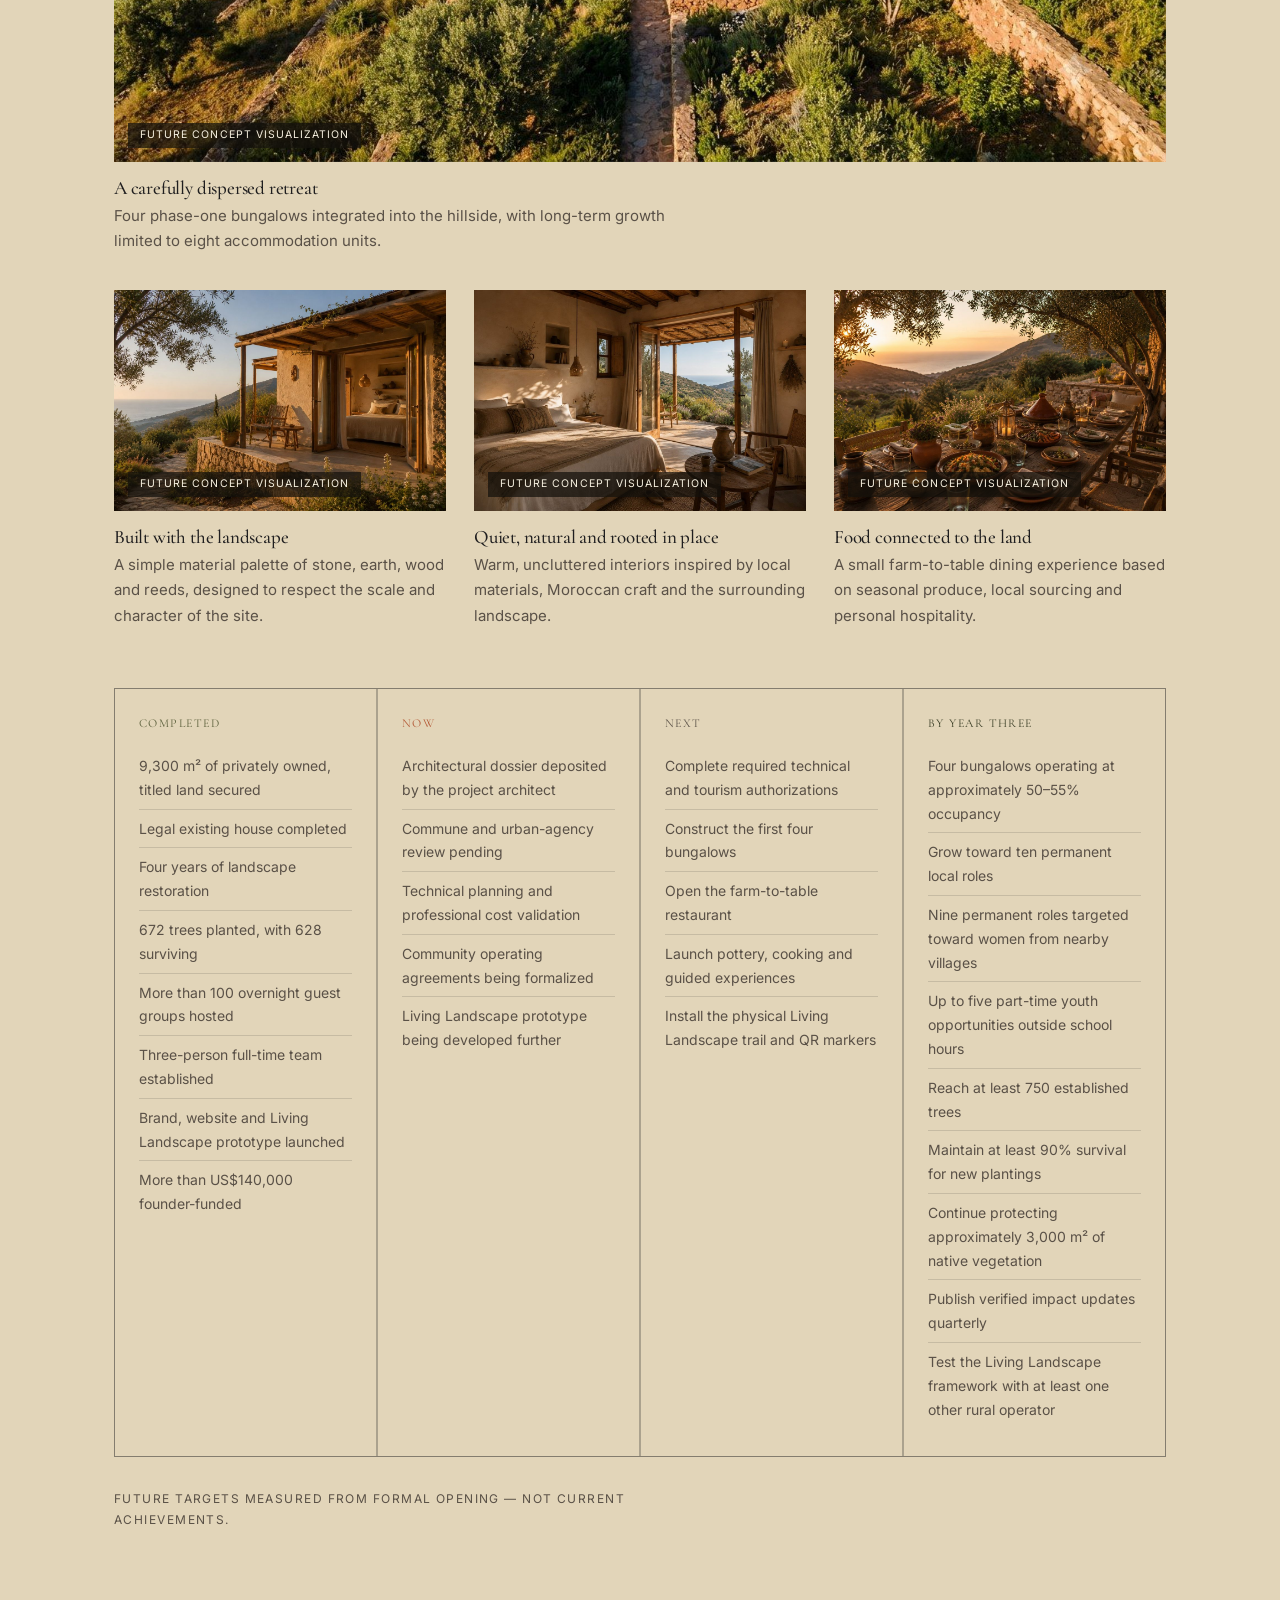
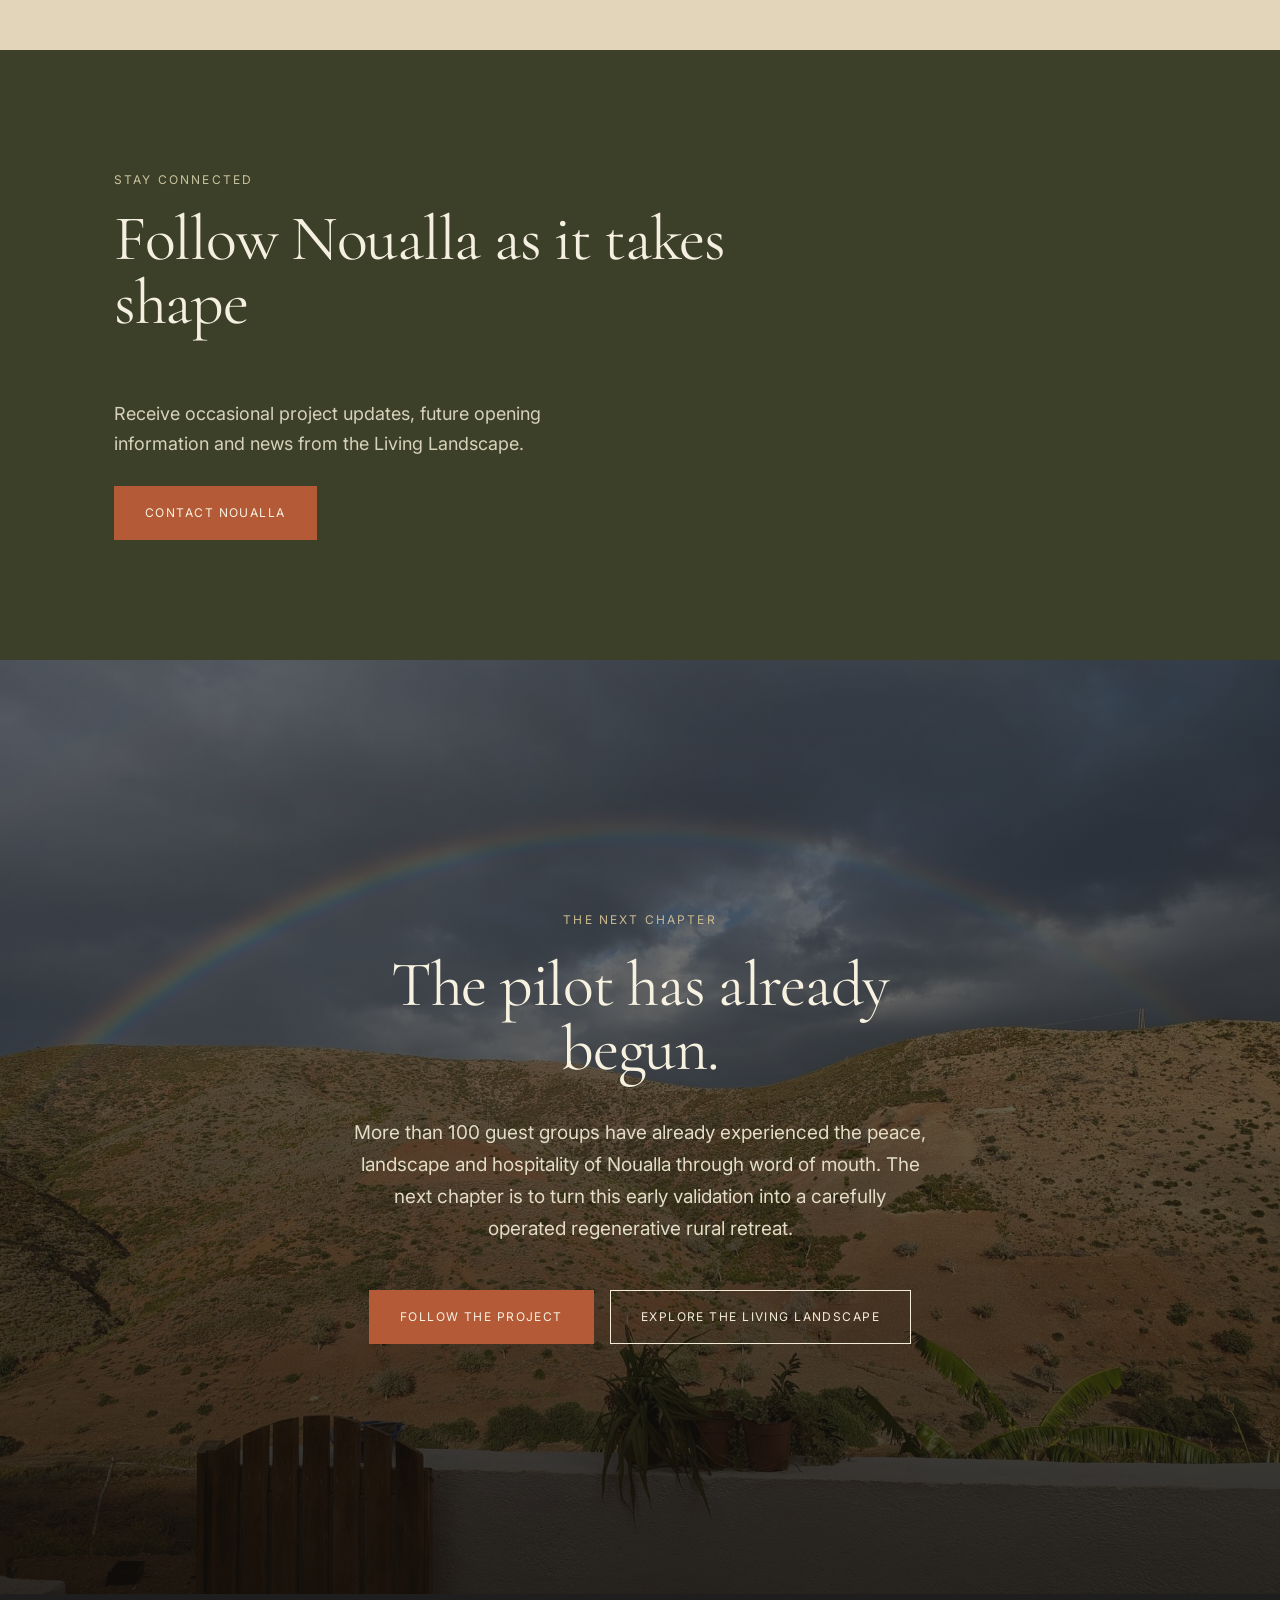
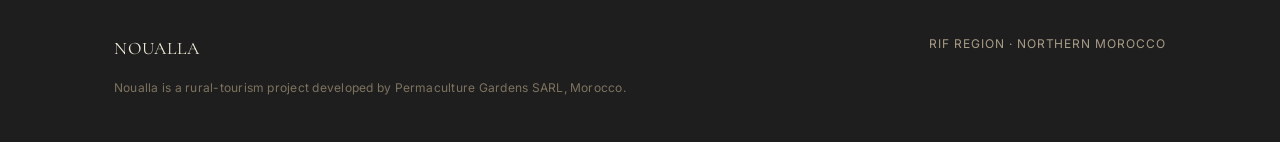
==== commit aea8aba4: "Finalv9" ====
--- a/index.html
+++ b/index.html
@@ -39,6 +39,7 @@
       <a href="#community">Community</a>
       <a href="#team">Team</a>
       <a href="living-landscape/">Living Landscape</a>
+      <a href="#follow">Contact</a>
     </nav>
     <button class="menu-toggle" aria-label="Open menu" aria-expanded="false" aria-controls="mobileMenu">
       <svg viewBox="0 0 24 24" fill="none" stroke="currentColor" stroke-width="1.6"><line x1="3" y1="6" x2="21" y2="6"/><line x1="3" y1="12" x2="21" y2="12"/><line x1="3" y1="18" x2="21" y2="18"/></svg>
@@ -57,6 +58,7 @@
   <a href="#community">Community</a>
   <a href="#team">Team</a>
   <a href="living-landscape/">Living Landscape</a>
+  <a href="#follow">Contact</a>
 </nav>
 
 <!-- HERO -->
@@ -159,7 +161,7 @@
       <h2>The next phase</h2>
       <p class="lede">The next phase will add four small bungalows, a farm-to-table restaurant and a flexible community workshop space. The accommodation will be carefully dispersed across the hillside rather than concentrated in one building. The intended material palette includes local stone, earth-based construction, wood and reeds.</p>
     </div>
-    <p class="exp-note reveal">Final designs, engineering, site placement and authorizations will be completed with qualified professionals before construction. Future experiences will include —</p>
+    <p class="exp-note reveal">Future experiences will include —</p>
     <div class="exp-grid">
       <div class="exp-card reveal">
         <div class="ph"><img src="images/herb-bed.jpg" alt="A bed of rosemary, sage and bay laurel grown on site"></div>
@@ -391,7 +393,7 @@
 <section class="closing" id="contact">
   <div class="closing-bg"><img src="images/rainbow.jpg" alt="A rainbow over the restored hillside after rain"></div>
   <div class="wrap">
-    <div class="label reveal">The Pilot Has Already Begun</div>
+    <div class="label reveal">The Next Chapter</div>
     <h2 class="reveal">The pilot has already begun.</h2>
     <p class="reveal">More than 100 guest groups have already experienced the peace, landscape and hospitality of Noualla through word of mouth. The next chapter is to turn this early validation into a carefully operated regenerative rural retreat.</p>
     <div class="cta-row reveal">
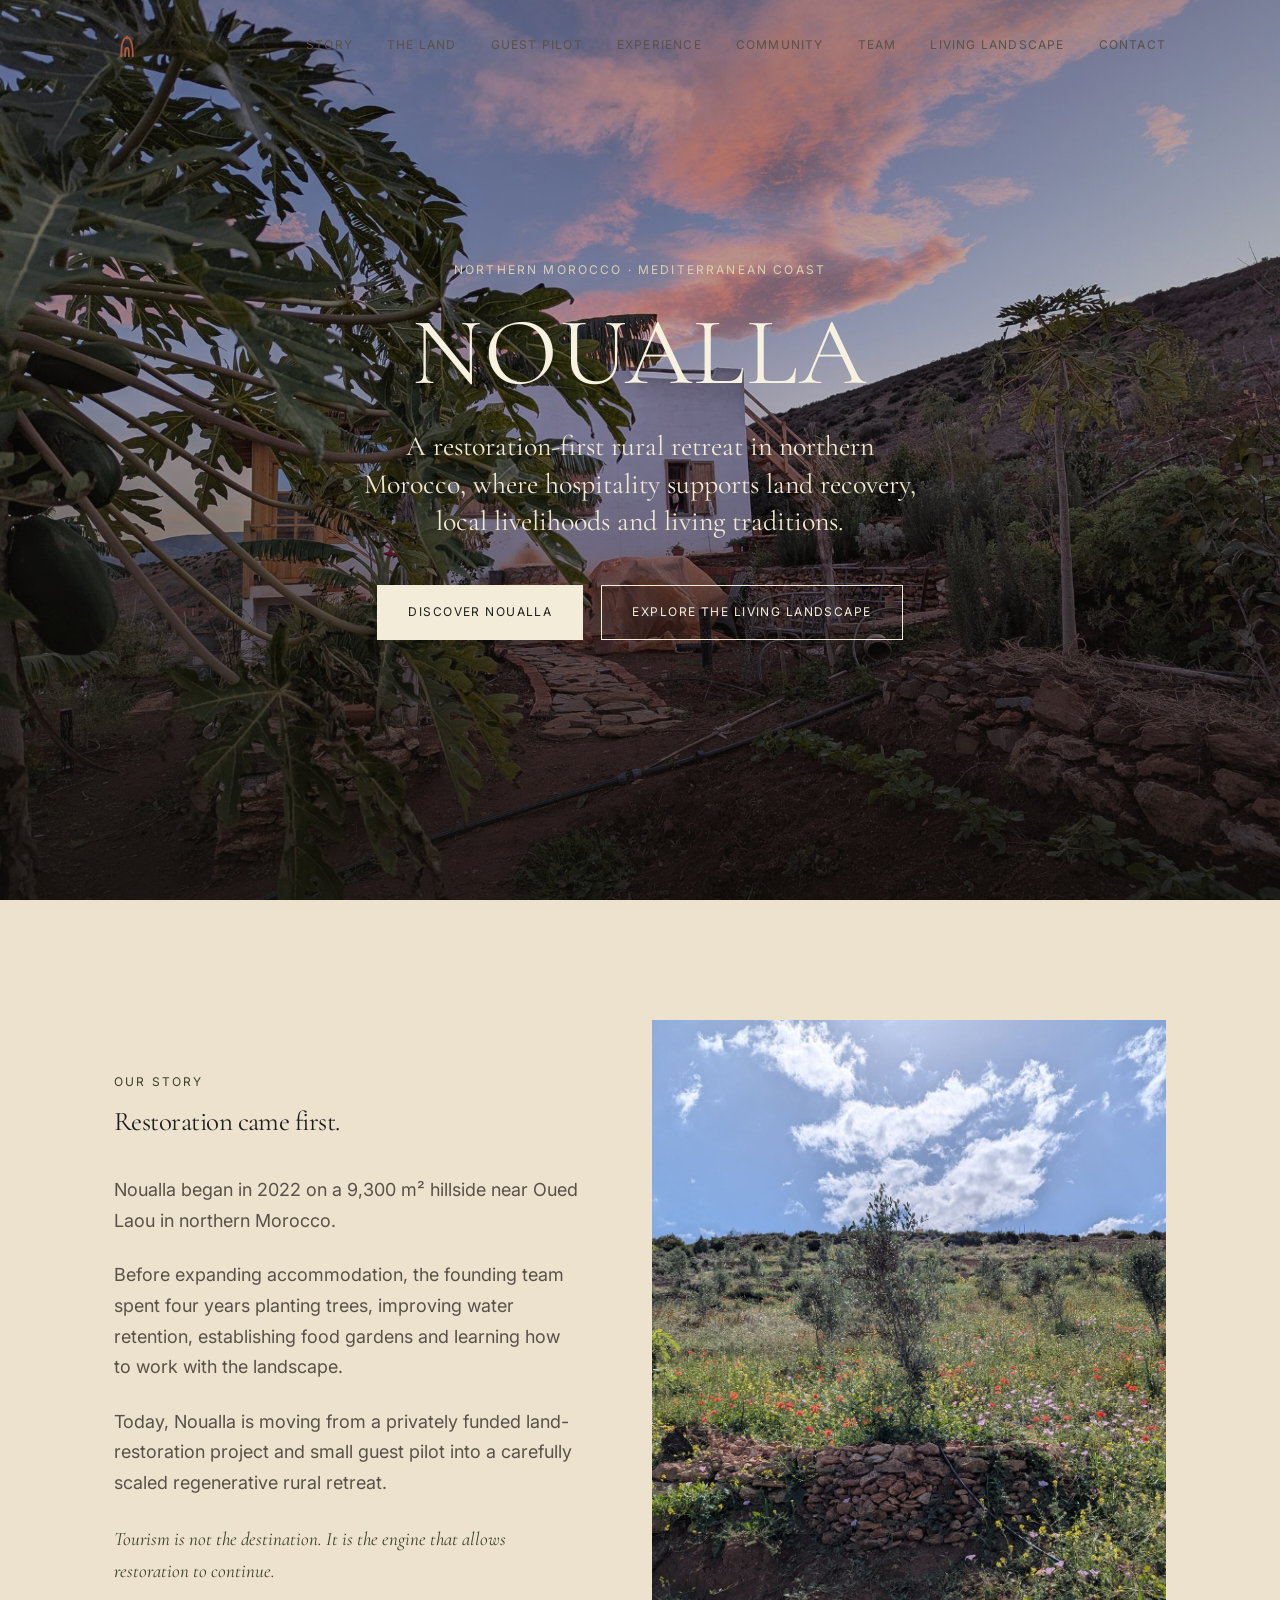
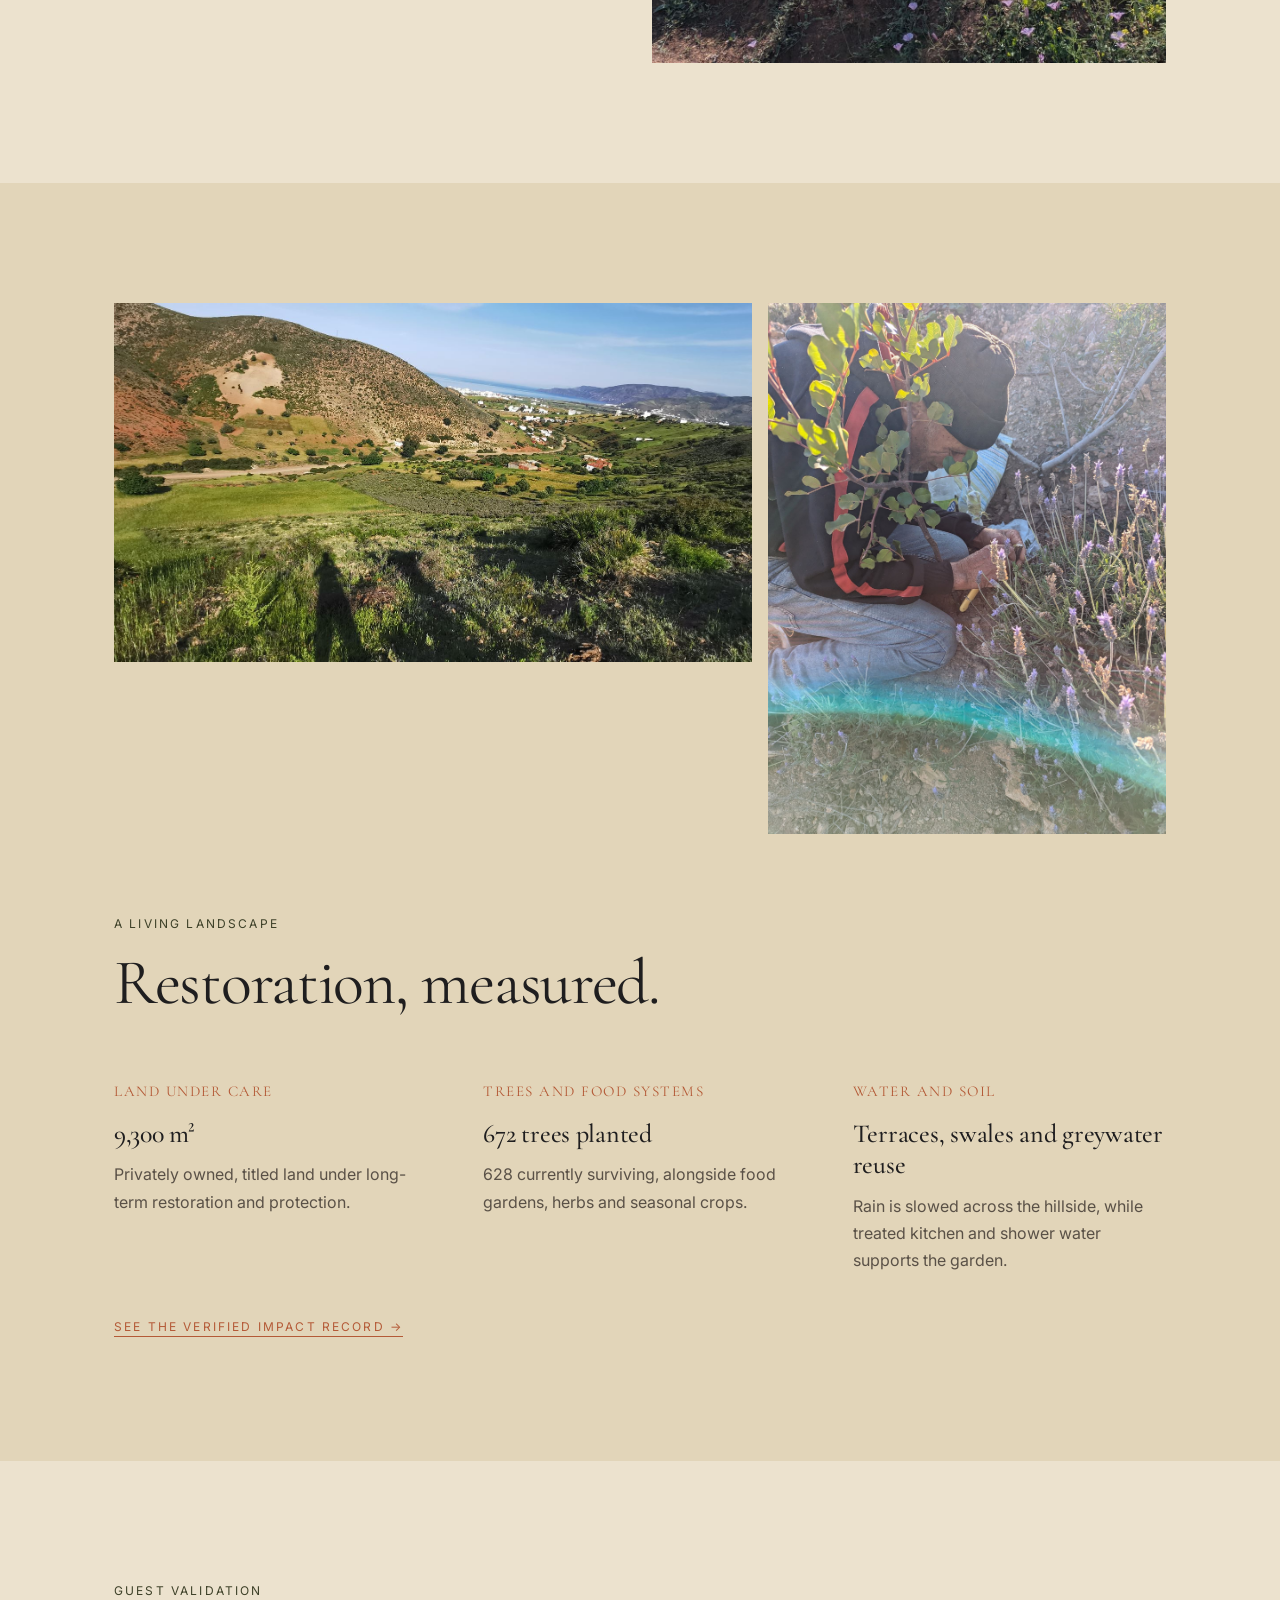
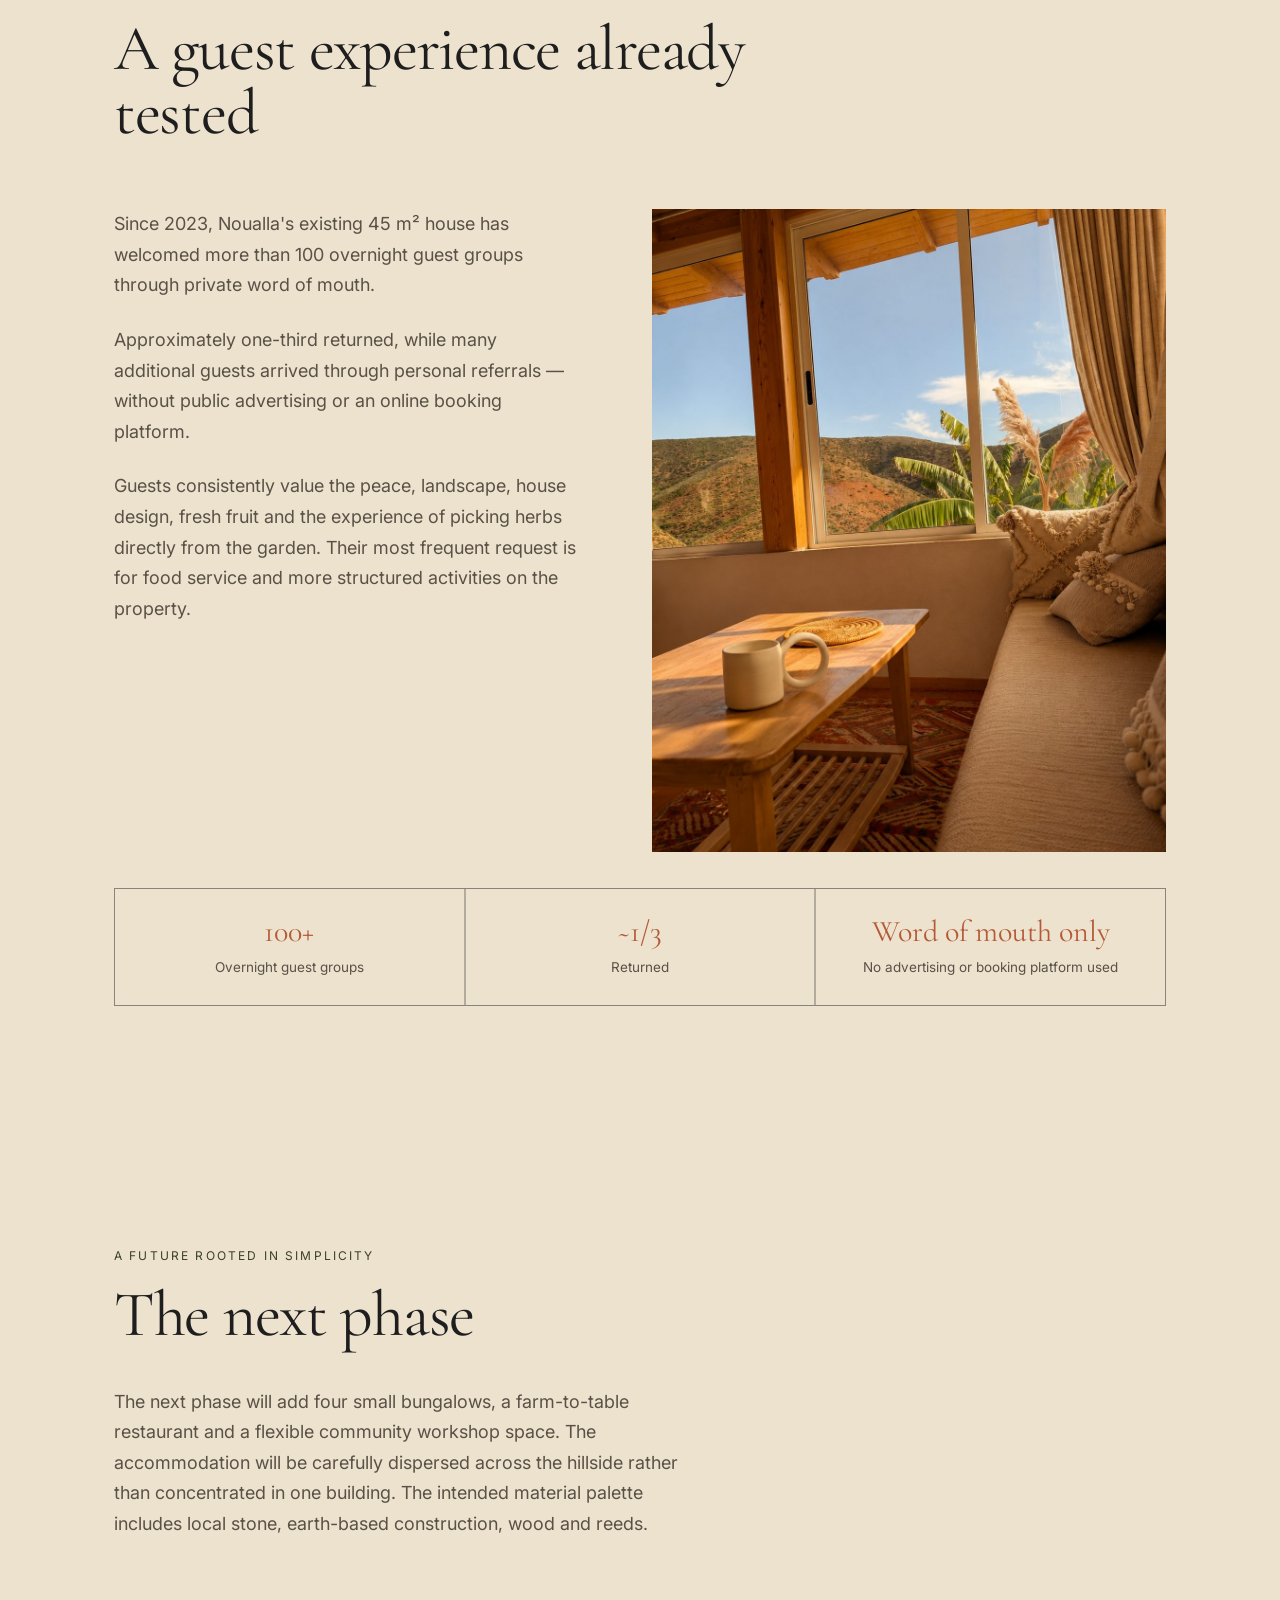
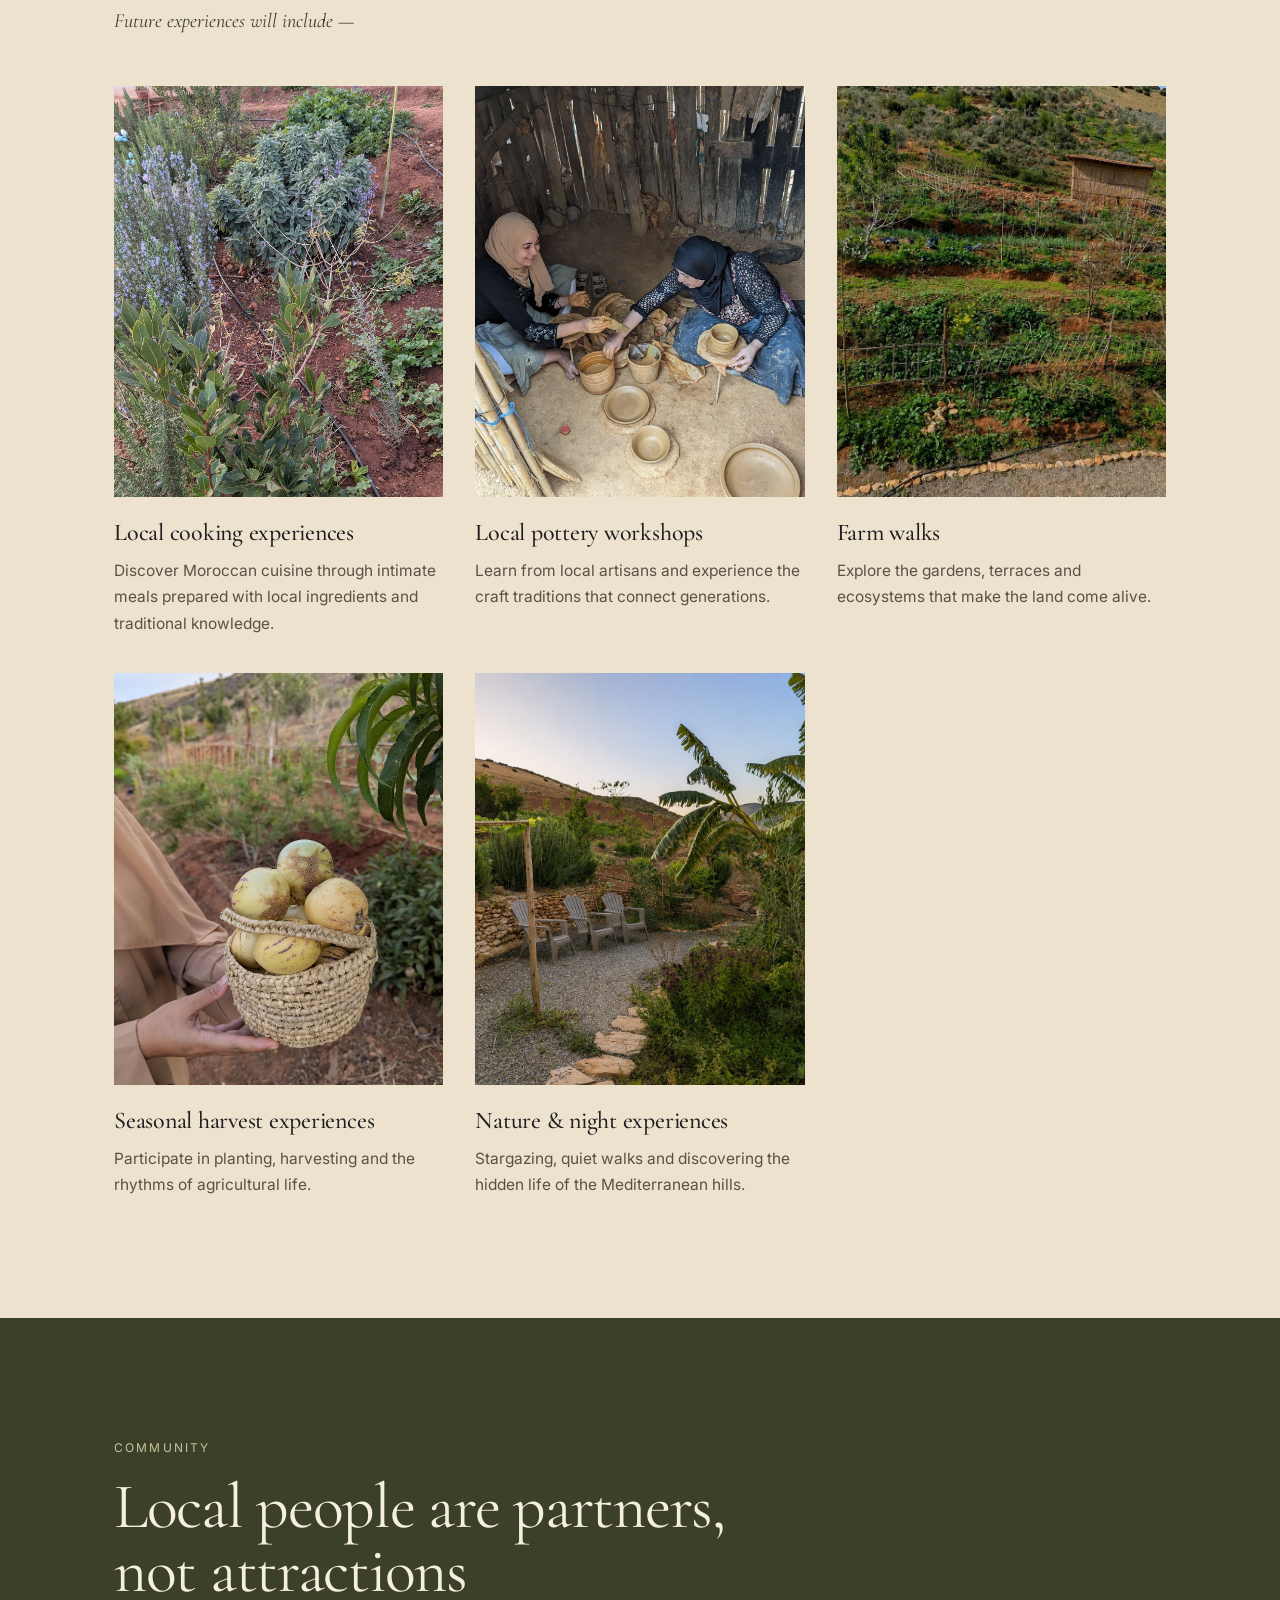
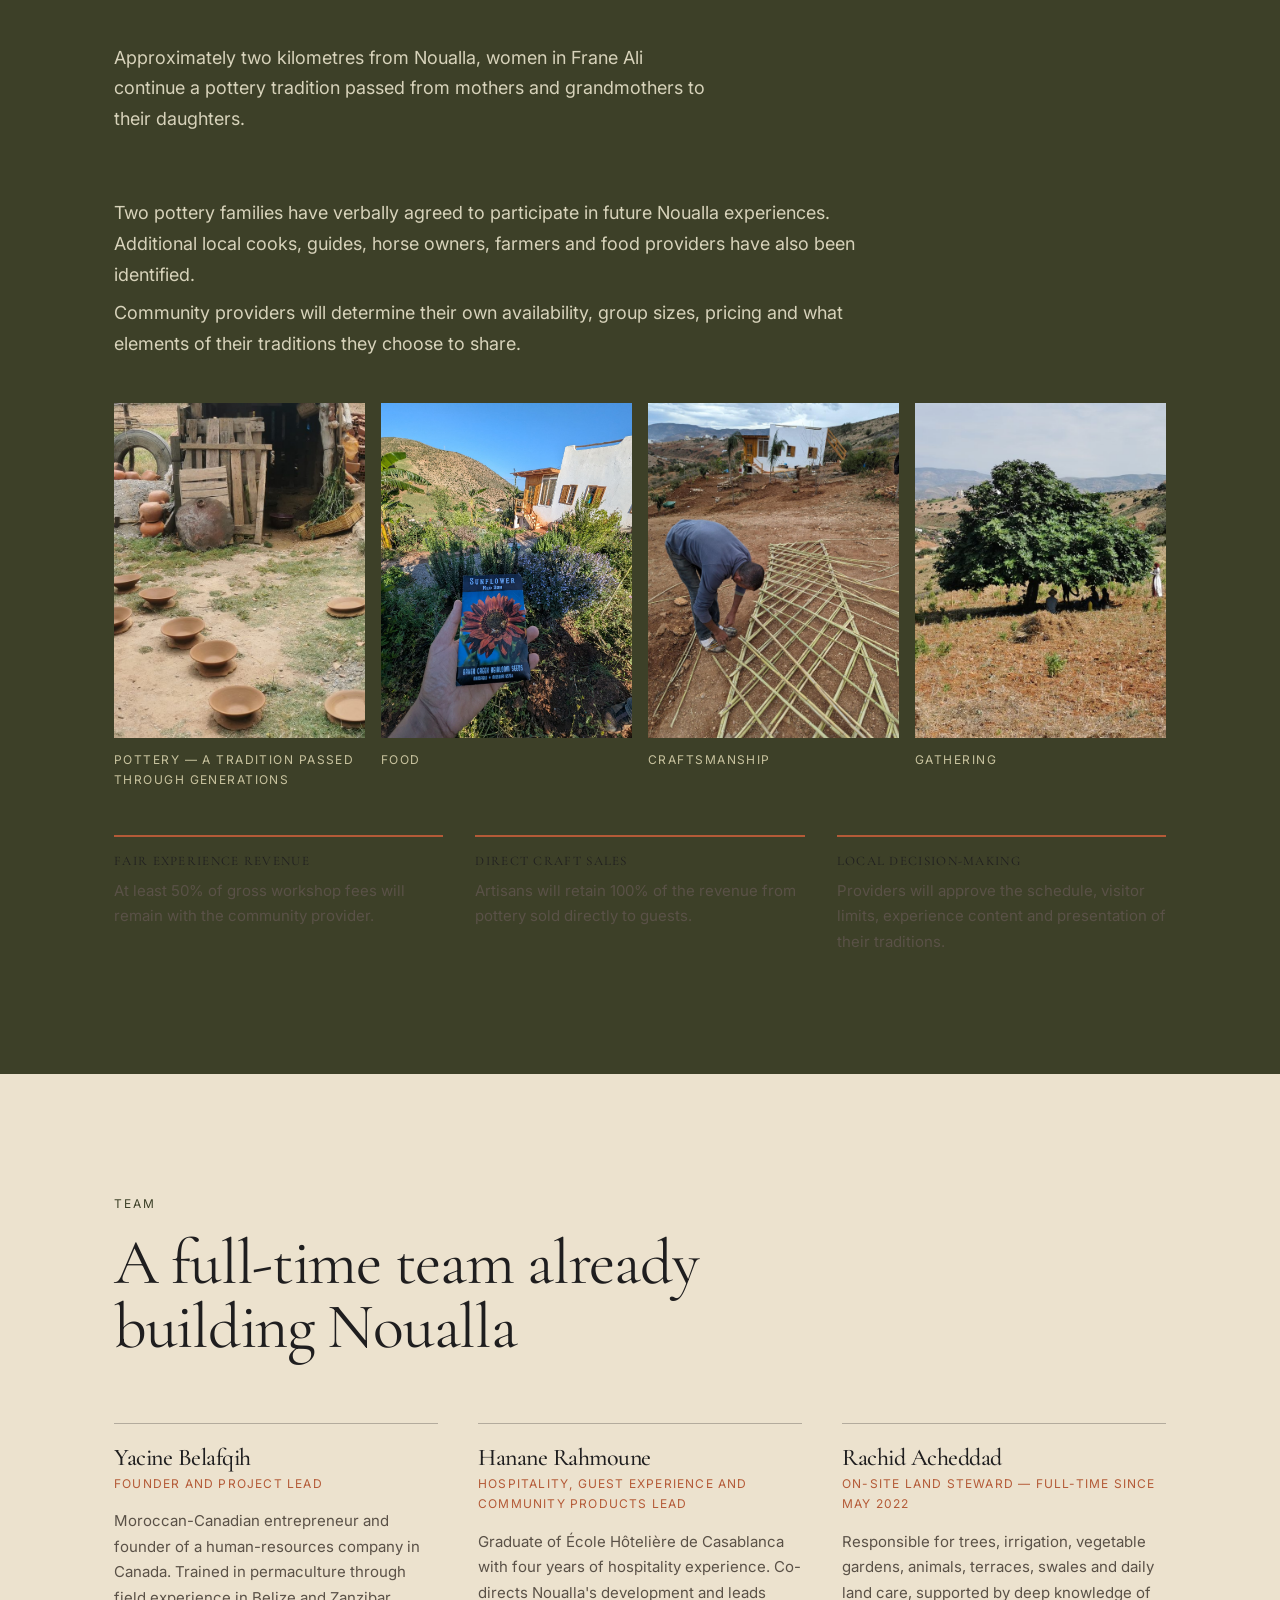
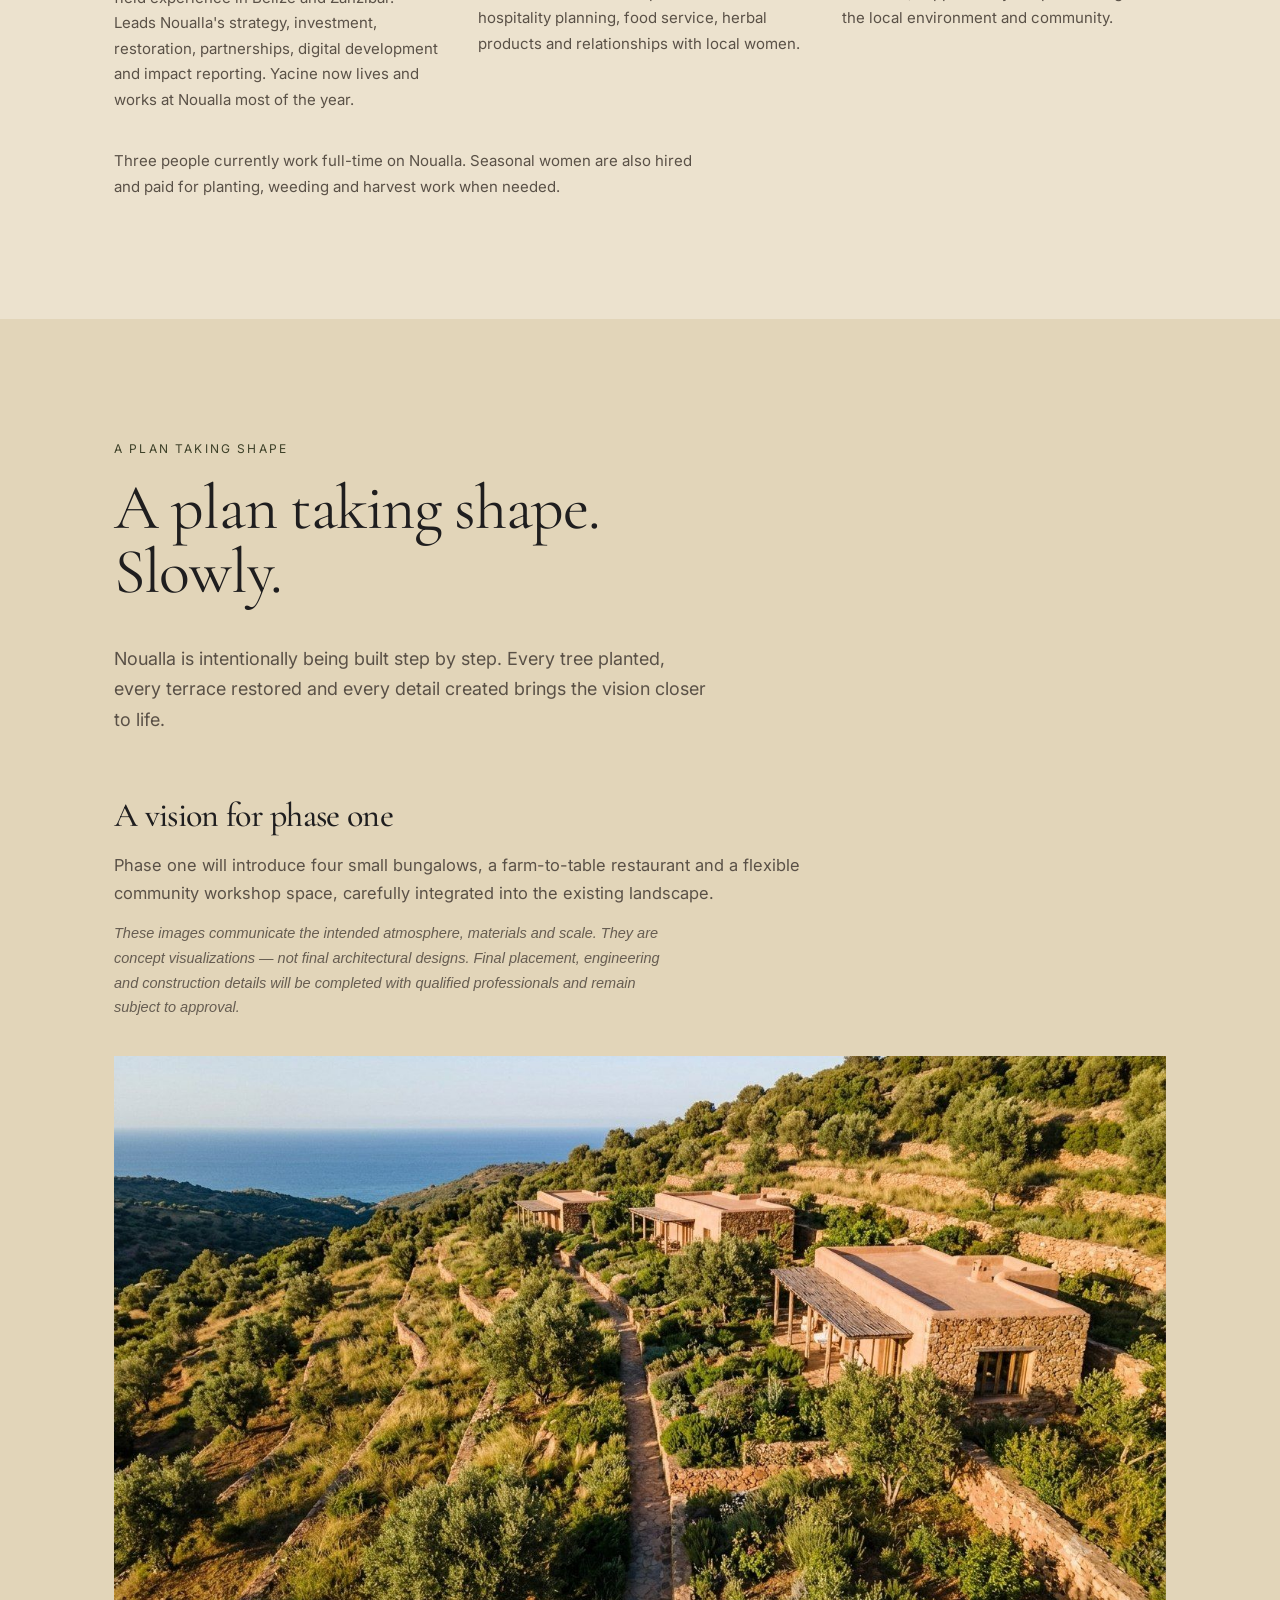
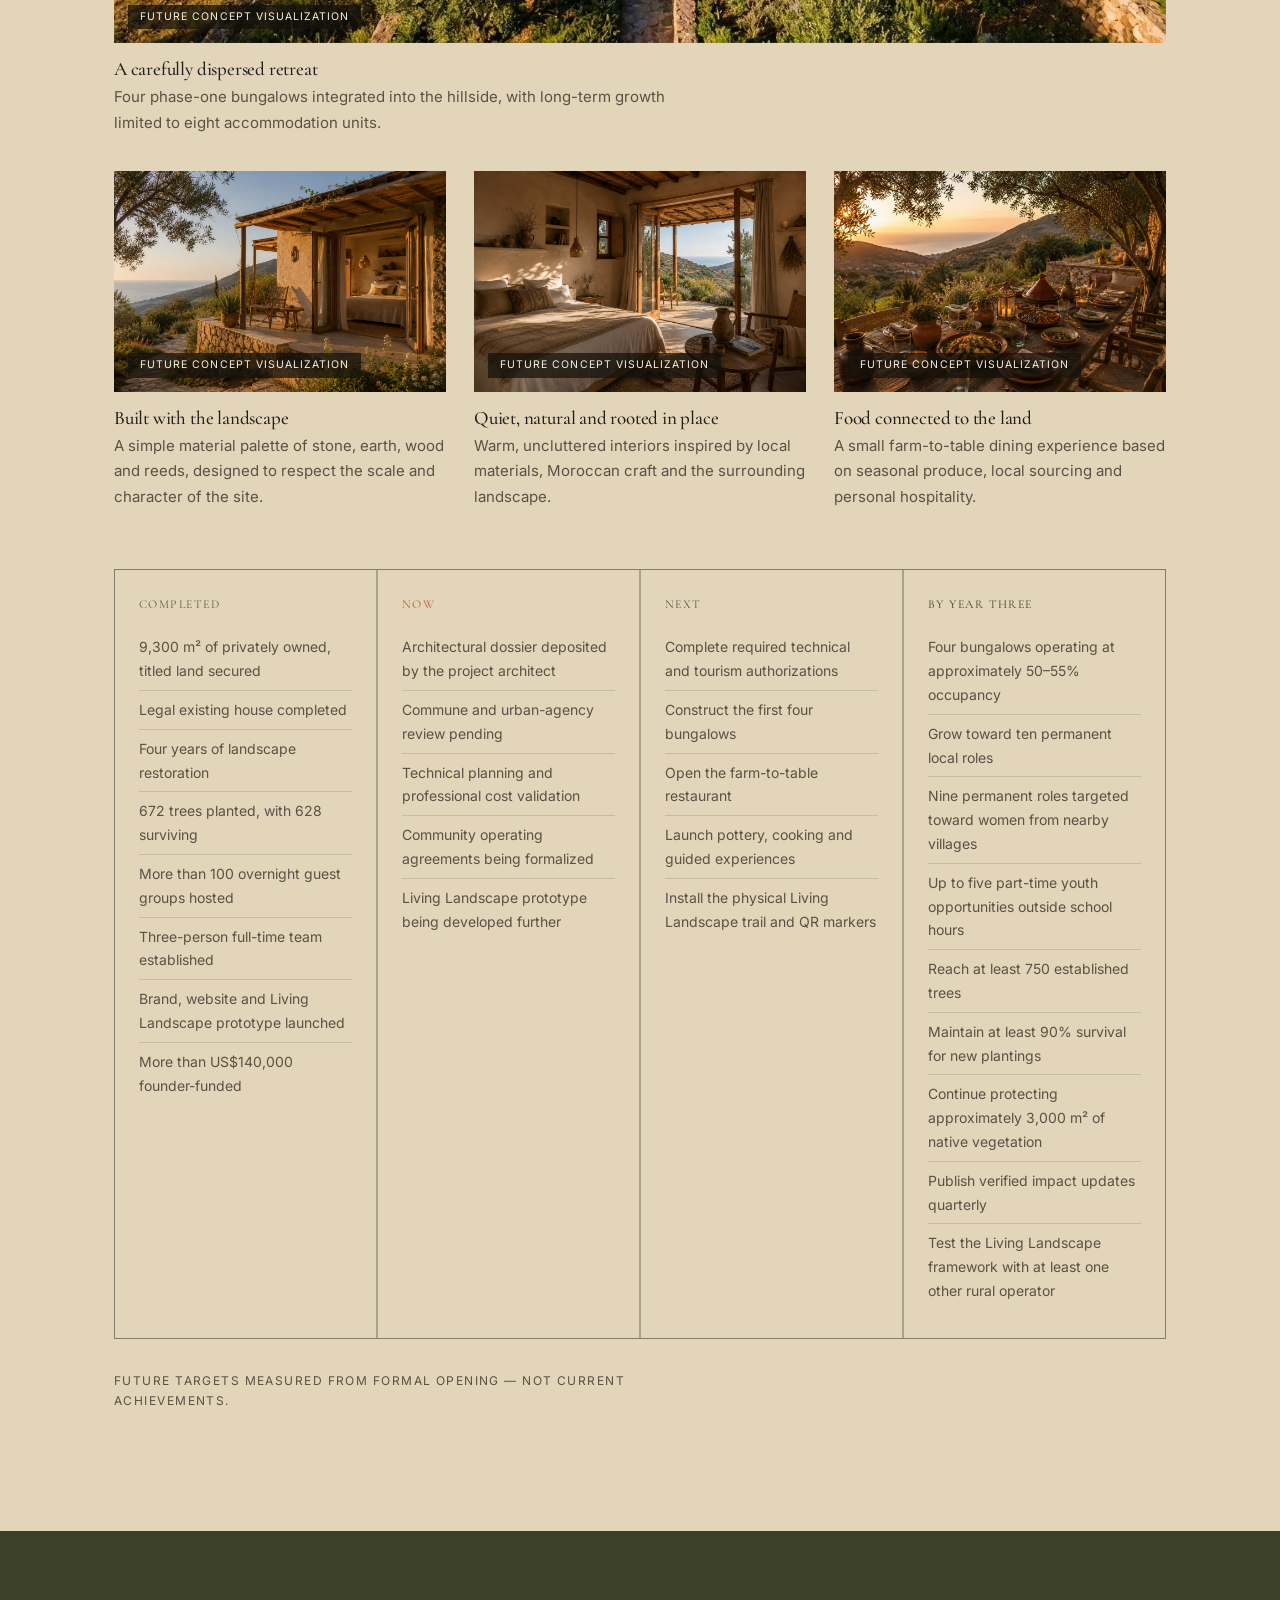
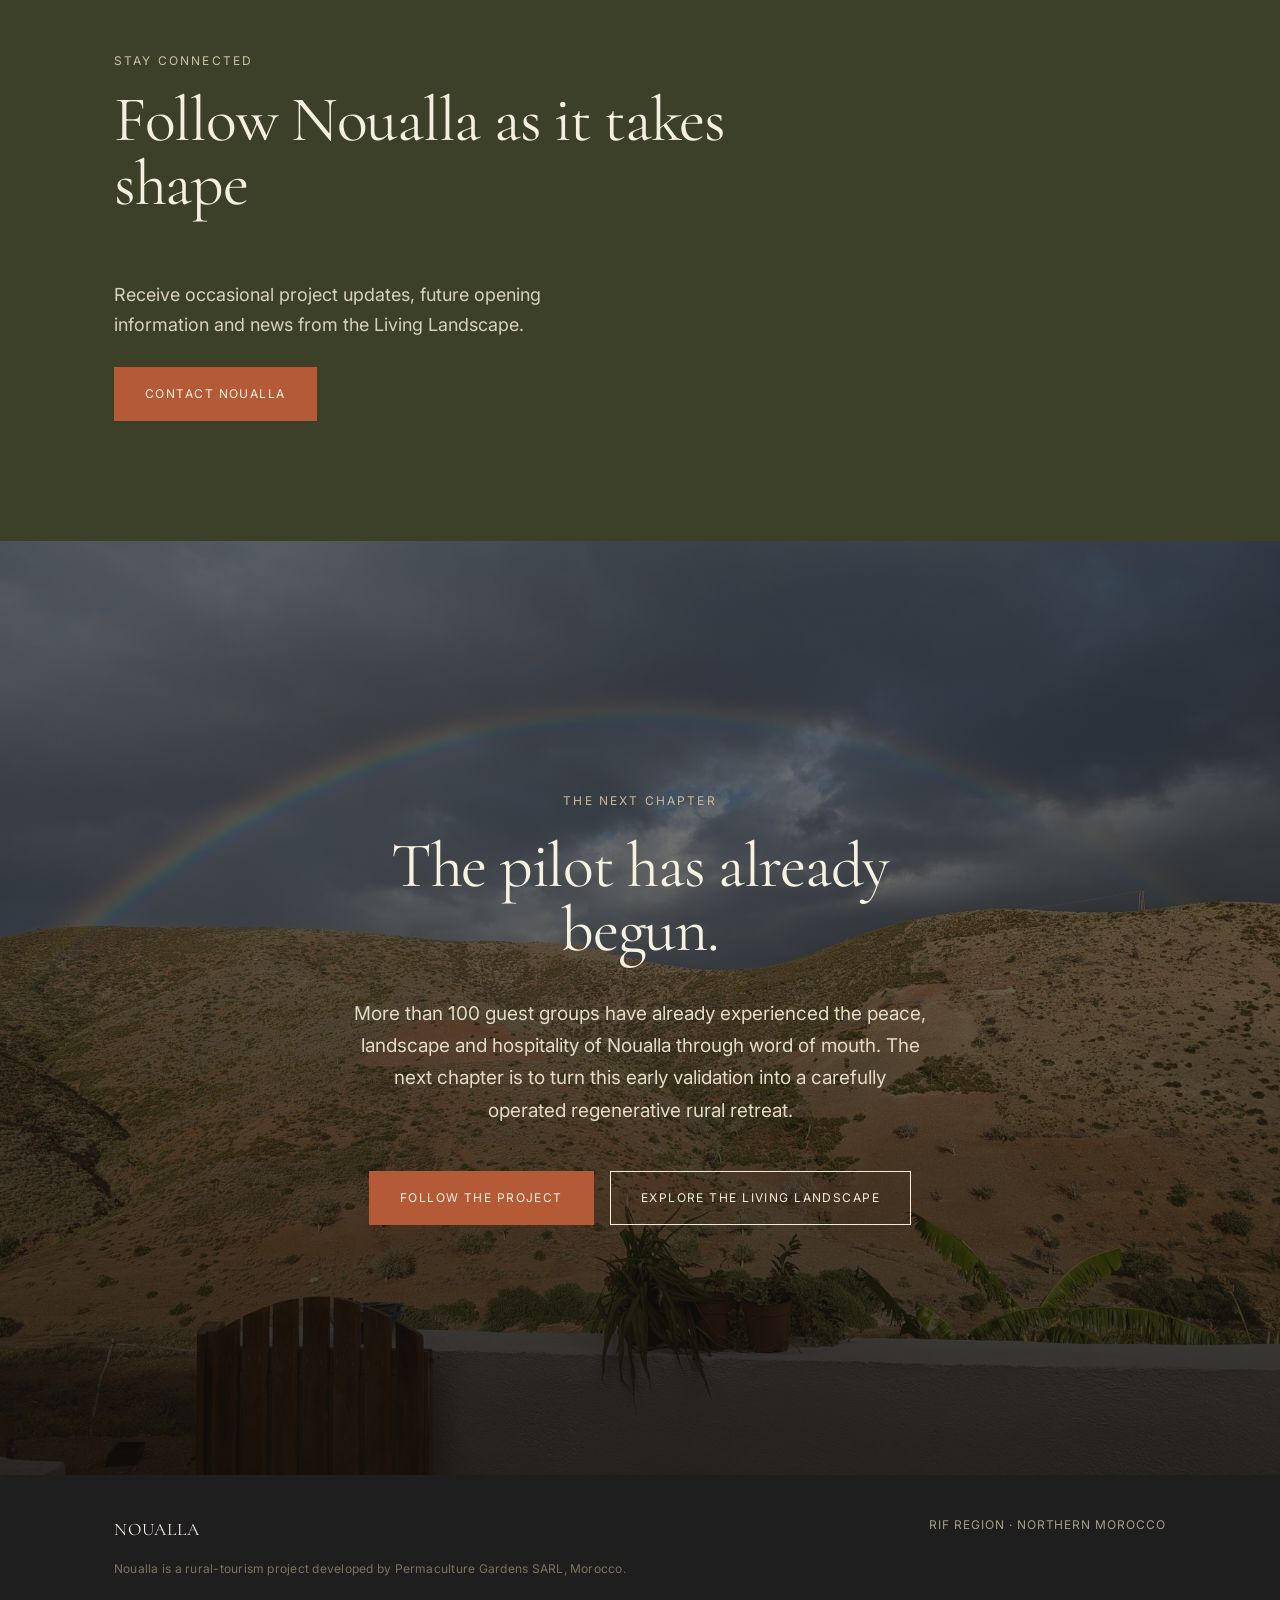
==== commit 8f45b620: "finalv10" ====
--- a/index.html
+++ b/index.html
@@ -174,17 +174,17 @@
         <p>Learn from local artisans and experience the craft traditions that connect generations.</p>
       </div>
       <div class="exp-card reveal">
-        <div class="ph"><img src="images/vegetable-terraces.jpg" alt="Terraced vegetable gardens on the hillside"></div>
+        <div class="ph"><img src="images/vegetable-terraces.jpg" alt="A wide view of the terraced vegetable gardens on the hillside"></div>
         <h3>Farm walks</h3>
         <p>Explore the gardens, terraces and ecosystems that make the land come alive.</p>
       </div>
       <div class="exp-card reveal">
-        <div class="ph"><img src="images/planting-2022.jpg" alt="Planting one of the first olive trees on the hillside"></div>
+        <div class="ph"><img src="images/harvest-basket.jpg" alt="A hand-woven basket full of freshly picked garden fruit"></div>
         <h3>Seasonal harvest experiences</h3>
         <p>Participate in planting, harvesting and the rhythms of agricultural life.</p>
       </div>
       <div class="exp-card reveal">
-        <div class="ph"><img src="images/garden-path.jpg" alt="A quiet dusk path through the garden terraces"></div>
+        <div class="ph"><img src="images/garden-path.jpg" alt="An outdoor seating area with banana plants and hillside views at dusk"></div>
         <h3>Nature &amp; night experiences</h3>
         <p>Stargazing, quiet walks and discovering the hidden life of the Mediterranean hills.</p>
       </div>
@@ -204,7 +204,7 @@
     <p class="reveal" style="color:#d7d2ba; max-width:70ch;">Community providers will determine their own availability, group sizes, pricing and what elements of their traditions they choose to share.</p>
     <div class="comm-photos reveal" style="margin-top:44px;">
       <div>
-        <div class="ph"><img src="images/pottery-nouala.jpg" alt="Local artisans at the pottery wheel"></div>
+        <div class="ph"><img src="images/pottery-yard.jpg" alt="Handmade pottery bowls and plates drying in the yard in Frane Ali"></div>
         <div class="comm-cap">Pottery — a tradition passed through generations</div>
       </div>
       <div>
@@ -212,8 +212,12 @@
         <div class="comm-cap">Food</div>
       </div>
       <div>
-        <div class="ph"><img src="images/reed-roof-building.jpg" alt="Craftsmen hand-weaving a traditional cane and reed roof"></div>
+        <div class="ph"><img src="images/reed-lattice-work.jpg" alt="A craftsman weaving a cane and reed lattice by hand, with a bungalow in the background"></div>
         <div class="comm-cap">Craftsmanship</div>
+      </div>
+      <div>
+        <div class="ph"><img src="images/gathering-fig-tree.jpg" alt="People gathered in the shade of a large fig tree overlooking the valley and sea"></div>
+        <div class="comm-cap">Gathering</div>
       </div>
     </div>
     <div class="commit-grid reveal">
--- a/css/style.css
+++ b/css/style.css
@@ -105,8 +105,9 @@
   .community .label{color:#c9c39f;}
   .community .section-head h2{color:#f4efe0;}
   .community .section-head p.lede{color:#d7d2ba;}
-  .comm-photos{display:grid; grid-template-columns:repeat(3,1fr); gap:16px;}
-  @media (max-width:700px){.comm-photos{grid-template-columns:1fr;}}
+  .comm-photos{display:grid; grid-template-columns:repeat(4,1fr); gap:16px;}
+  @media (max-width:900px){.comm-photos{grid-template-columns:1fr 1fr;}}
+  @media (max-width:560px){.comm-photos{grid-template-columns:1fr;}}
   .comm-photos .ph{aspect-ratio:3/4;}
   .comm-cap{margin-top:12px; font-size:12px; letter-spacing:0.12em; text-transform:uppercase; color:#c9c39f;}
 
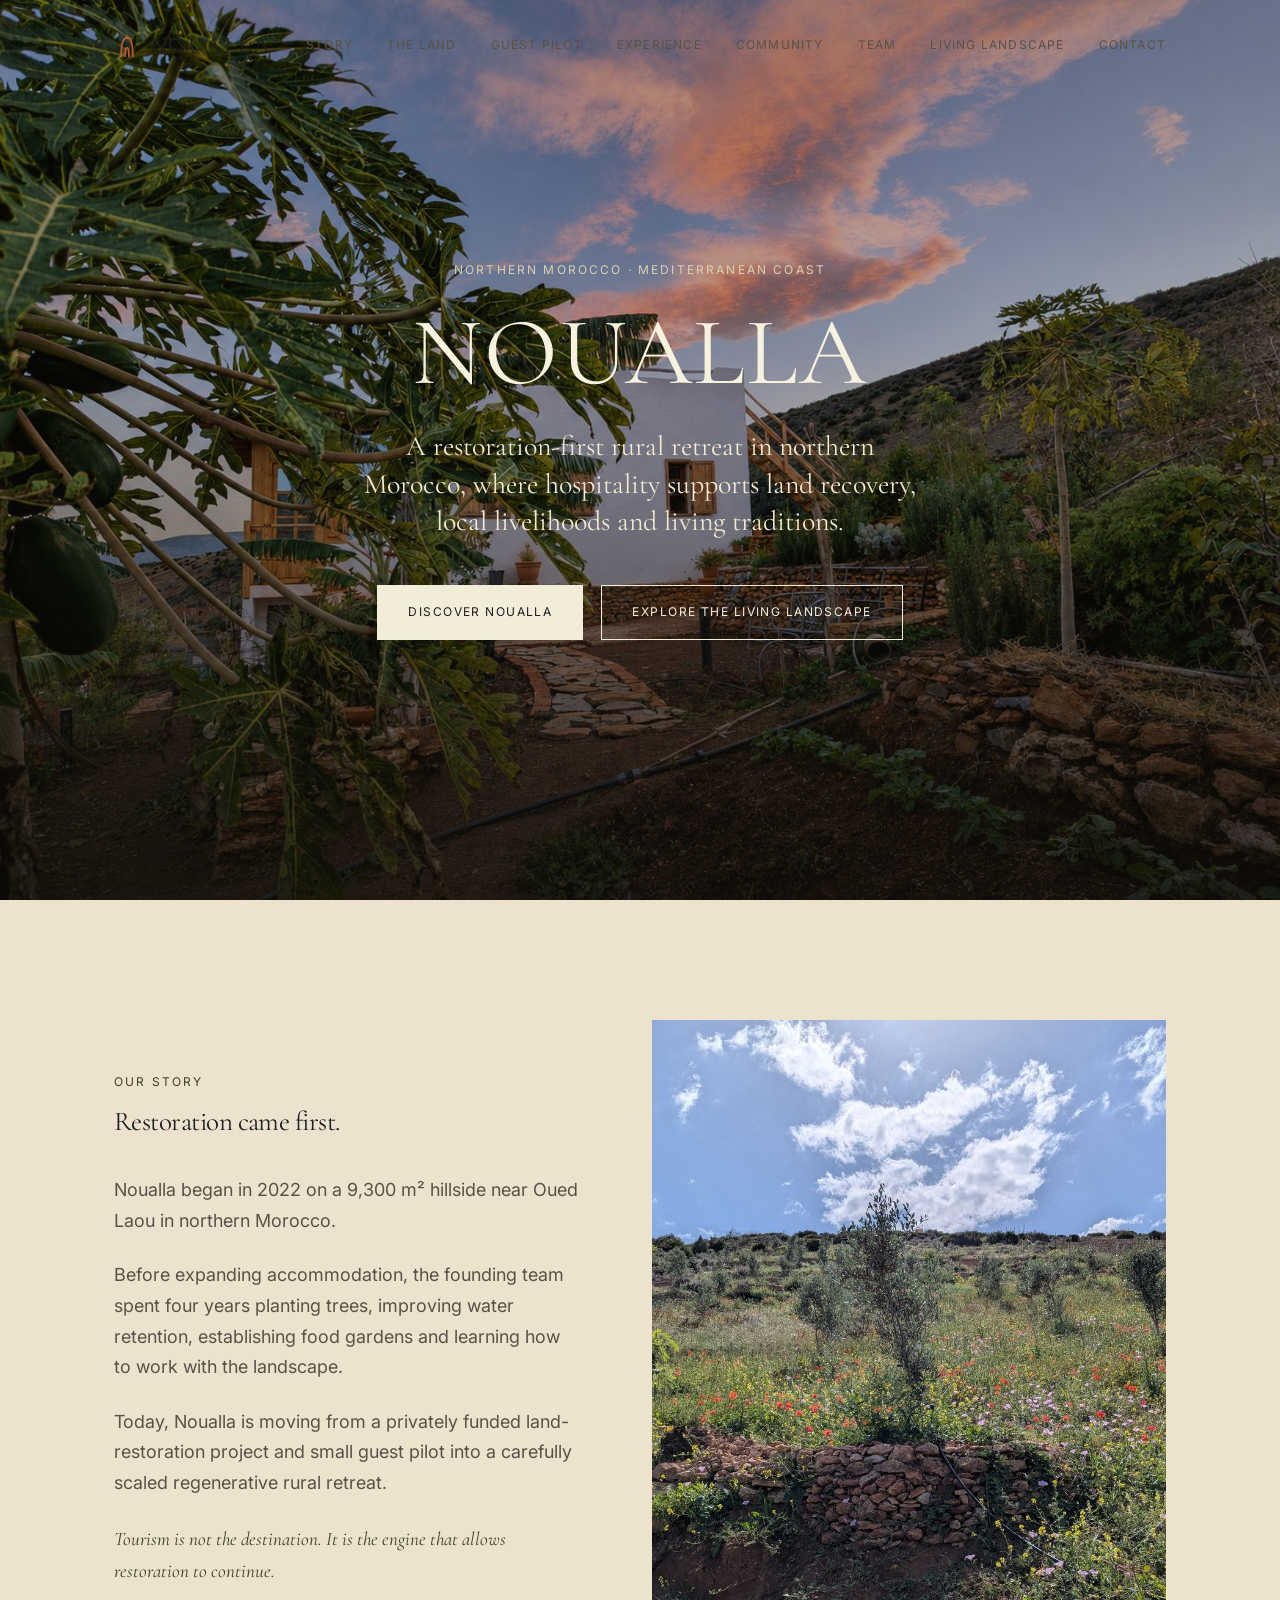
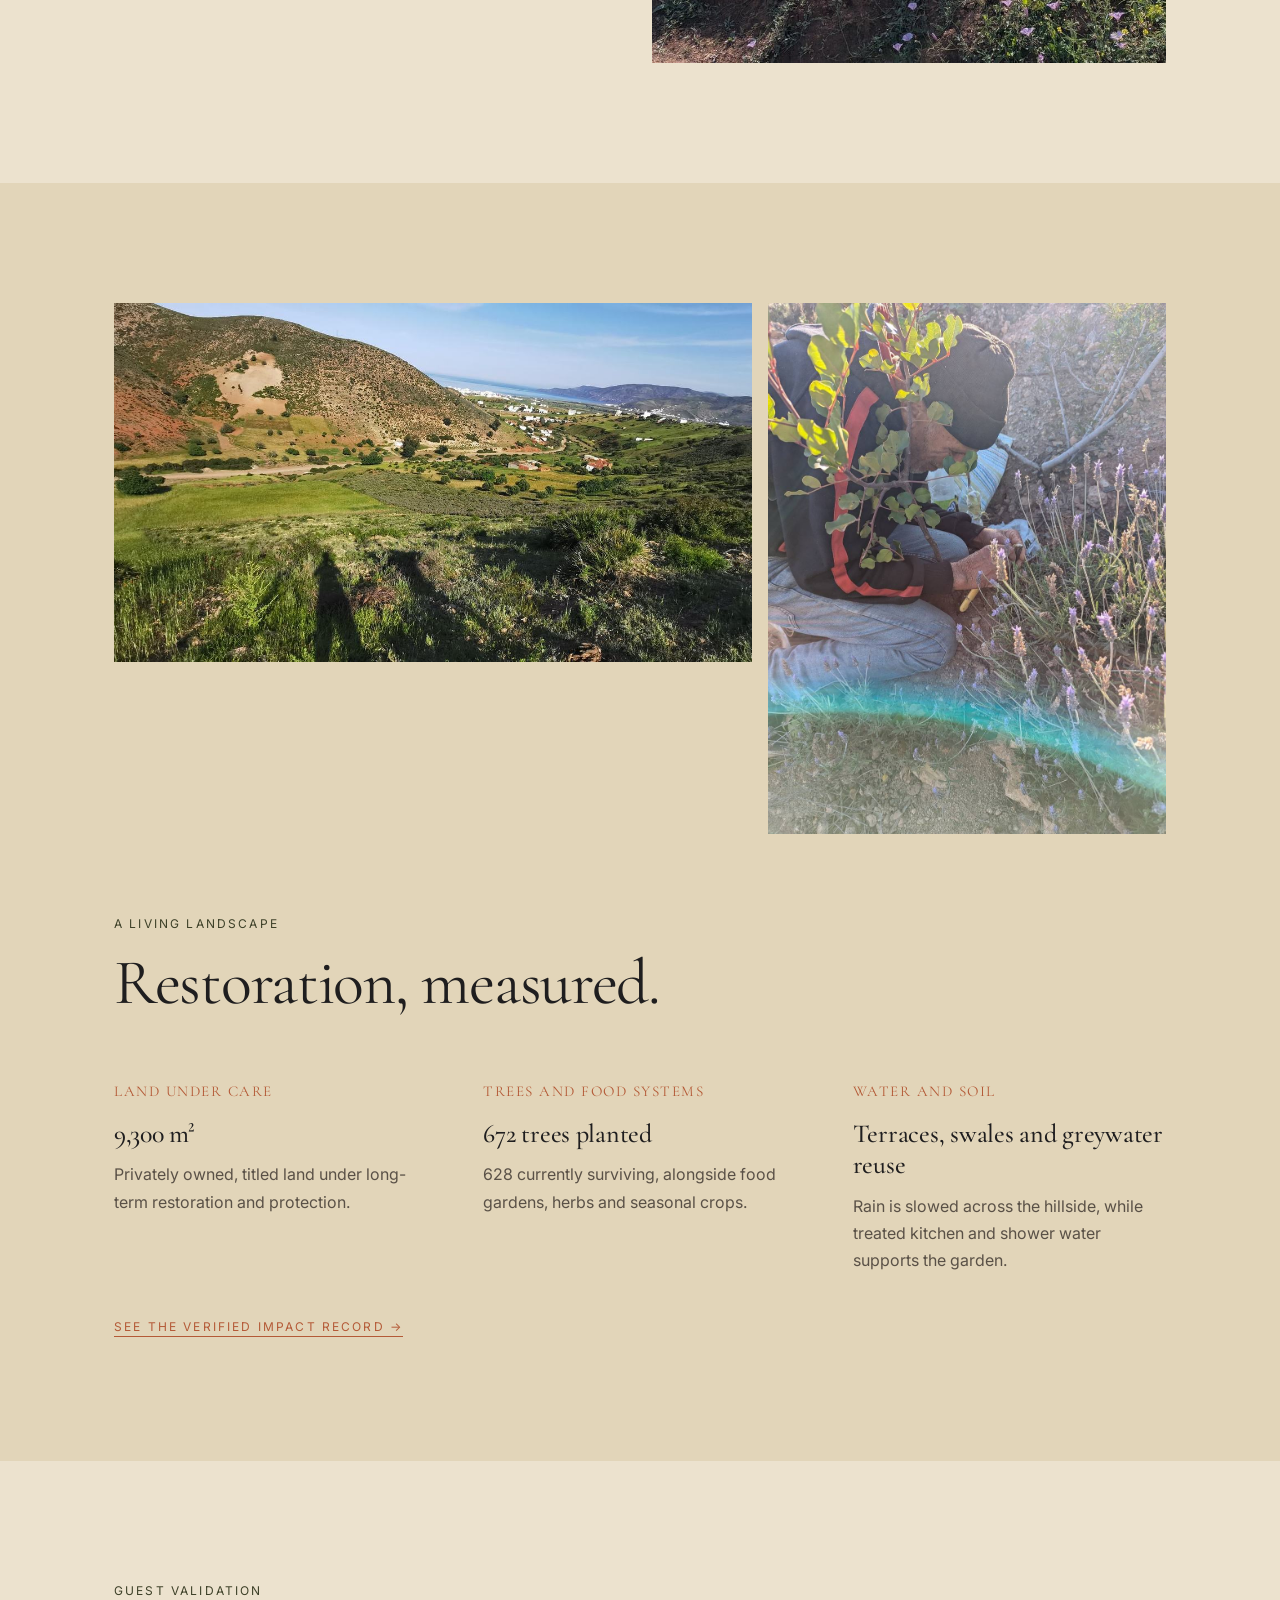
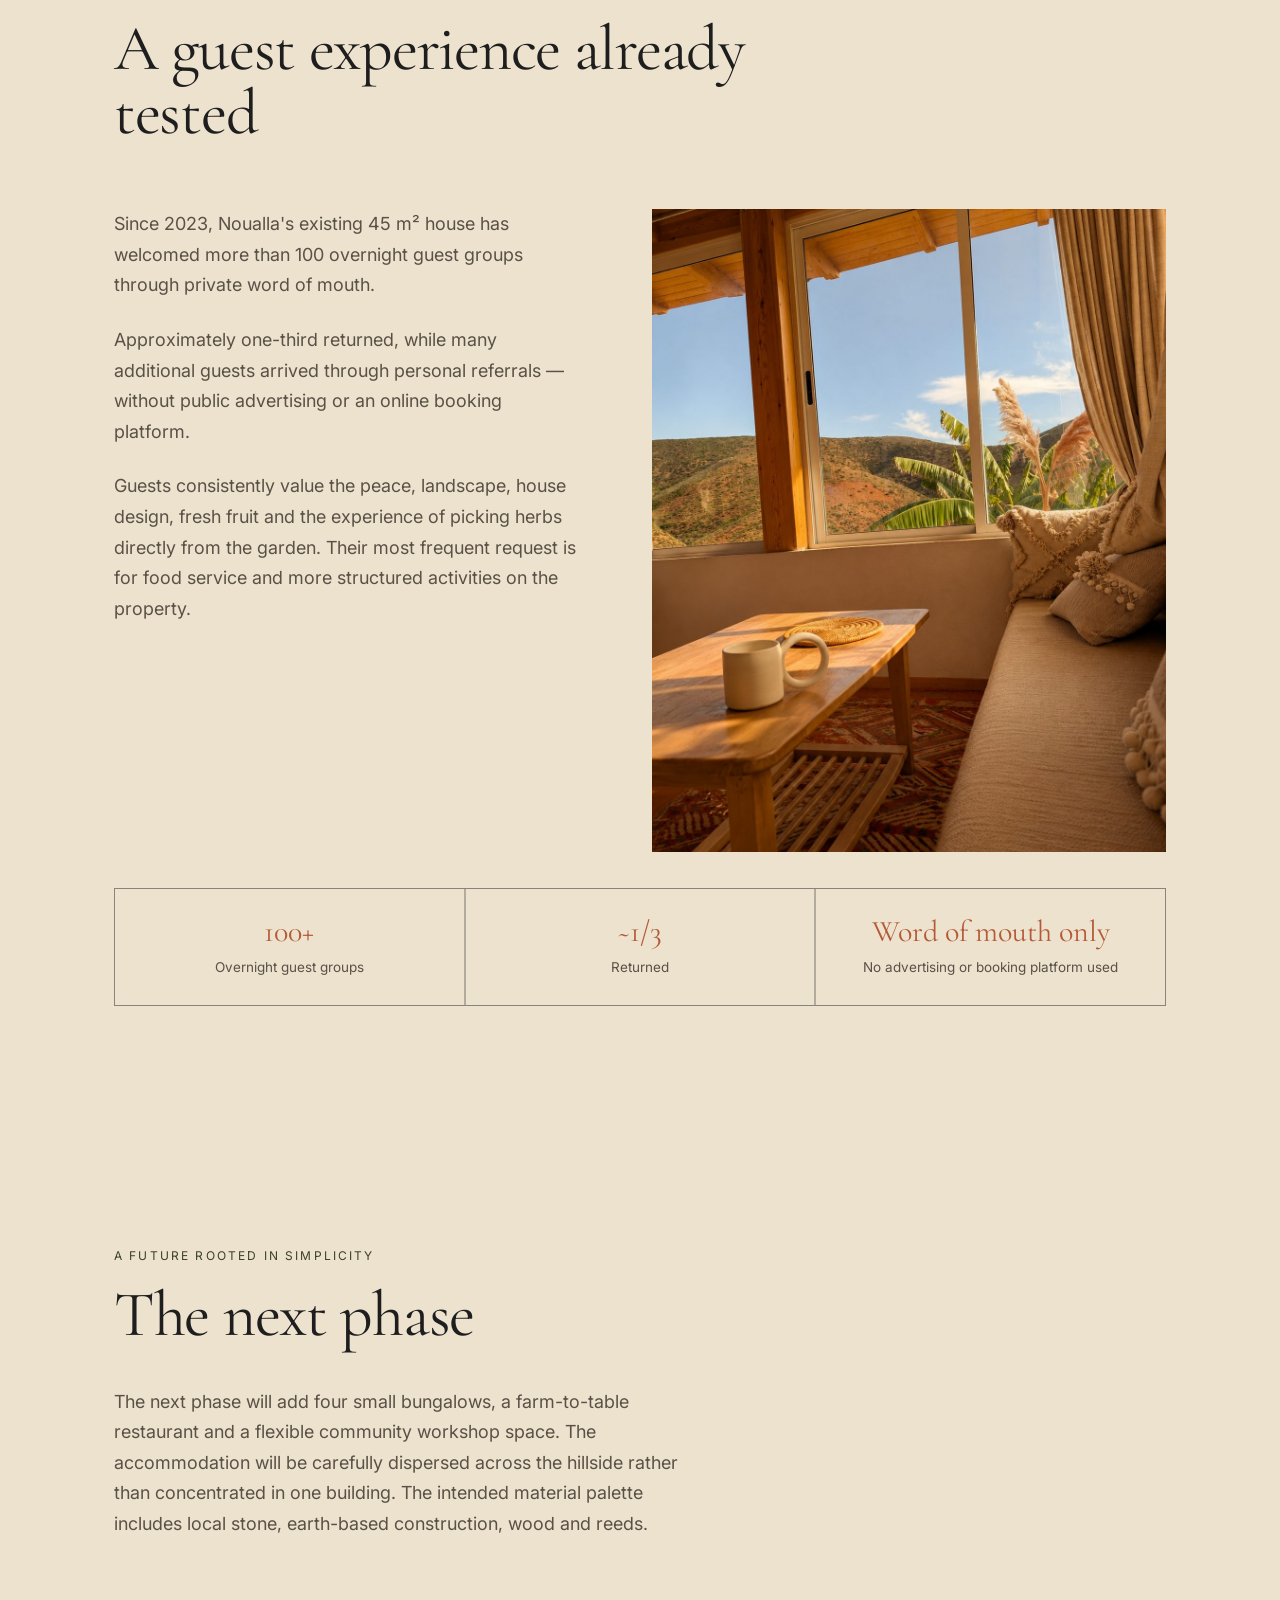
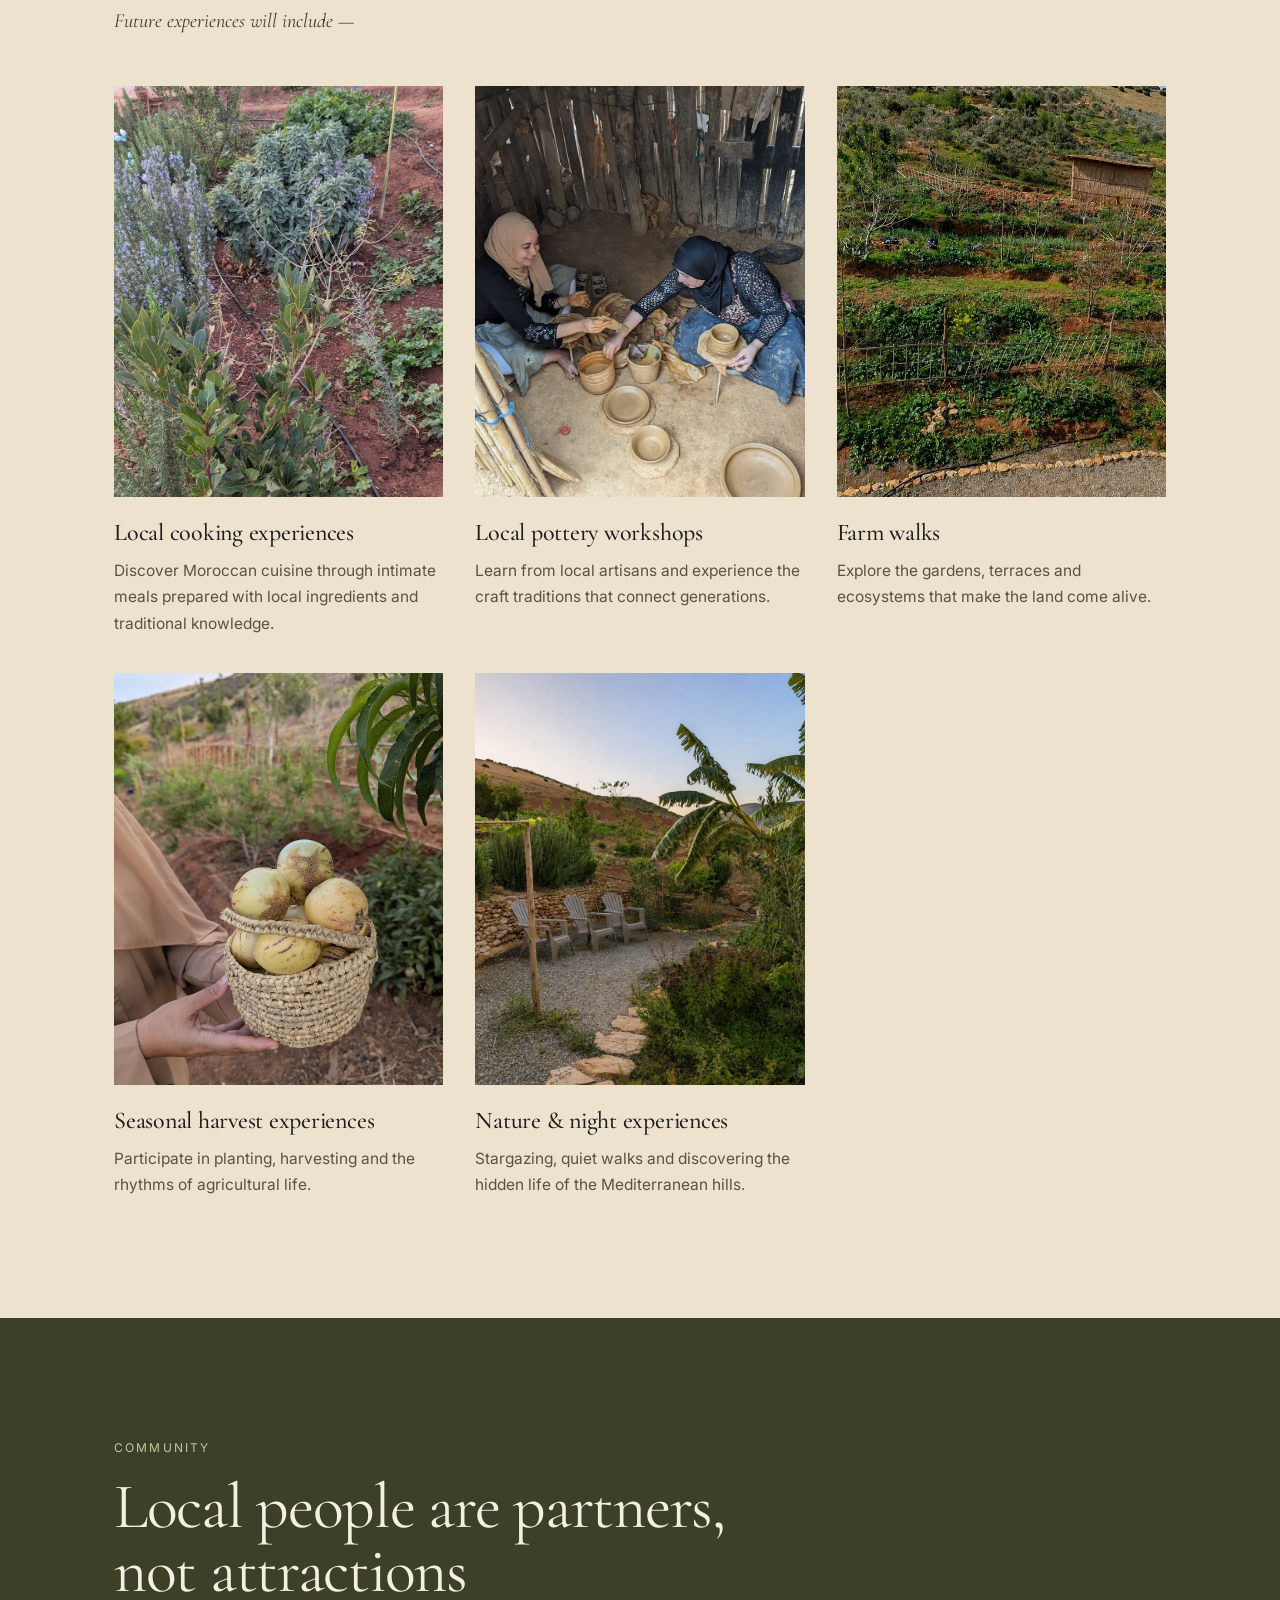
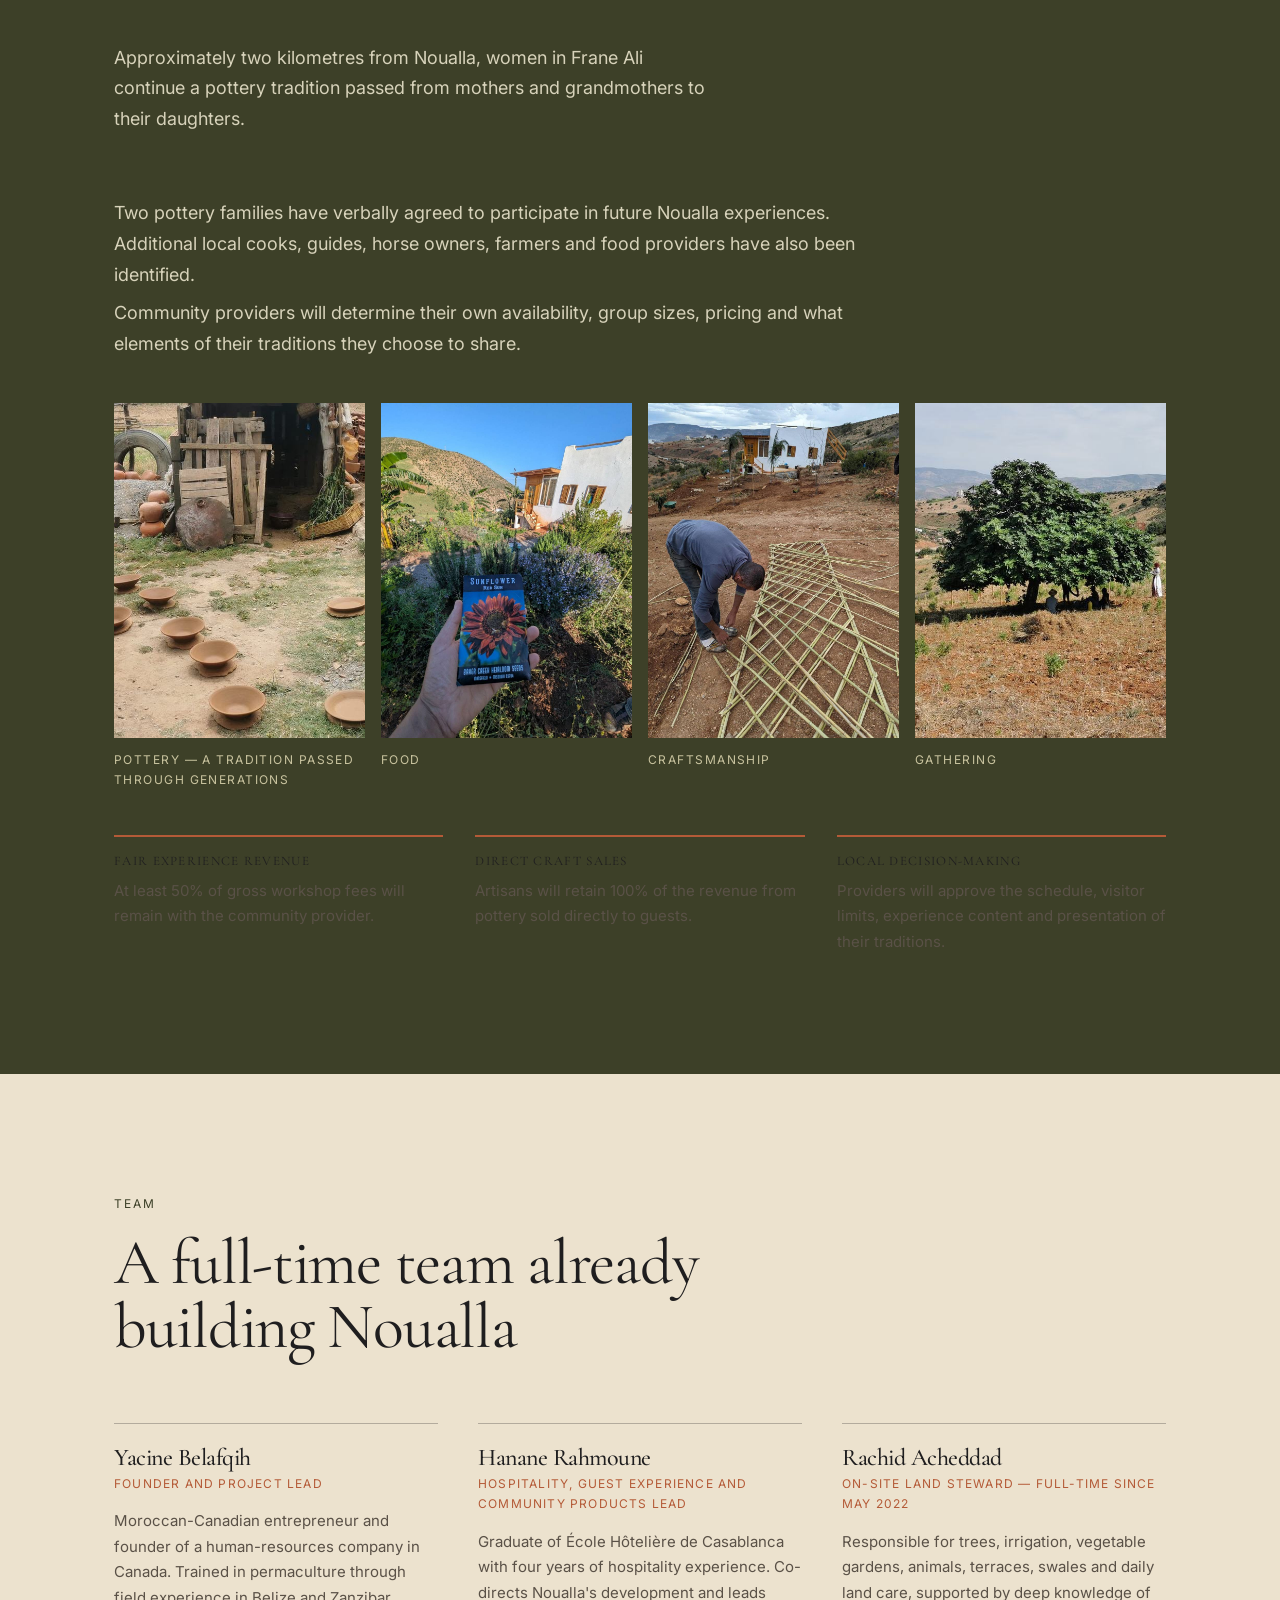
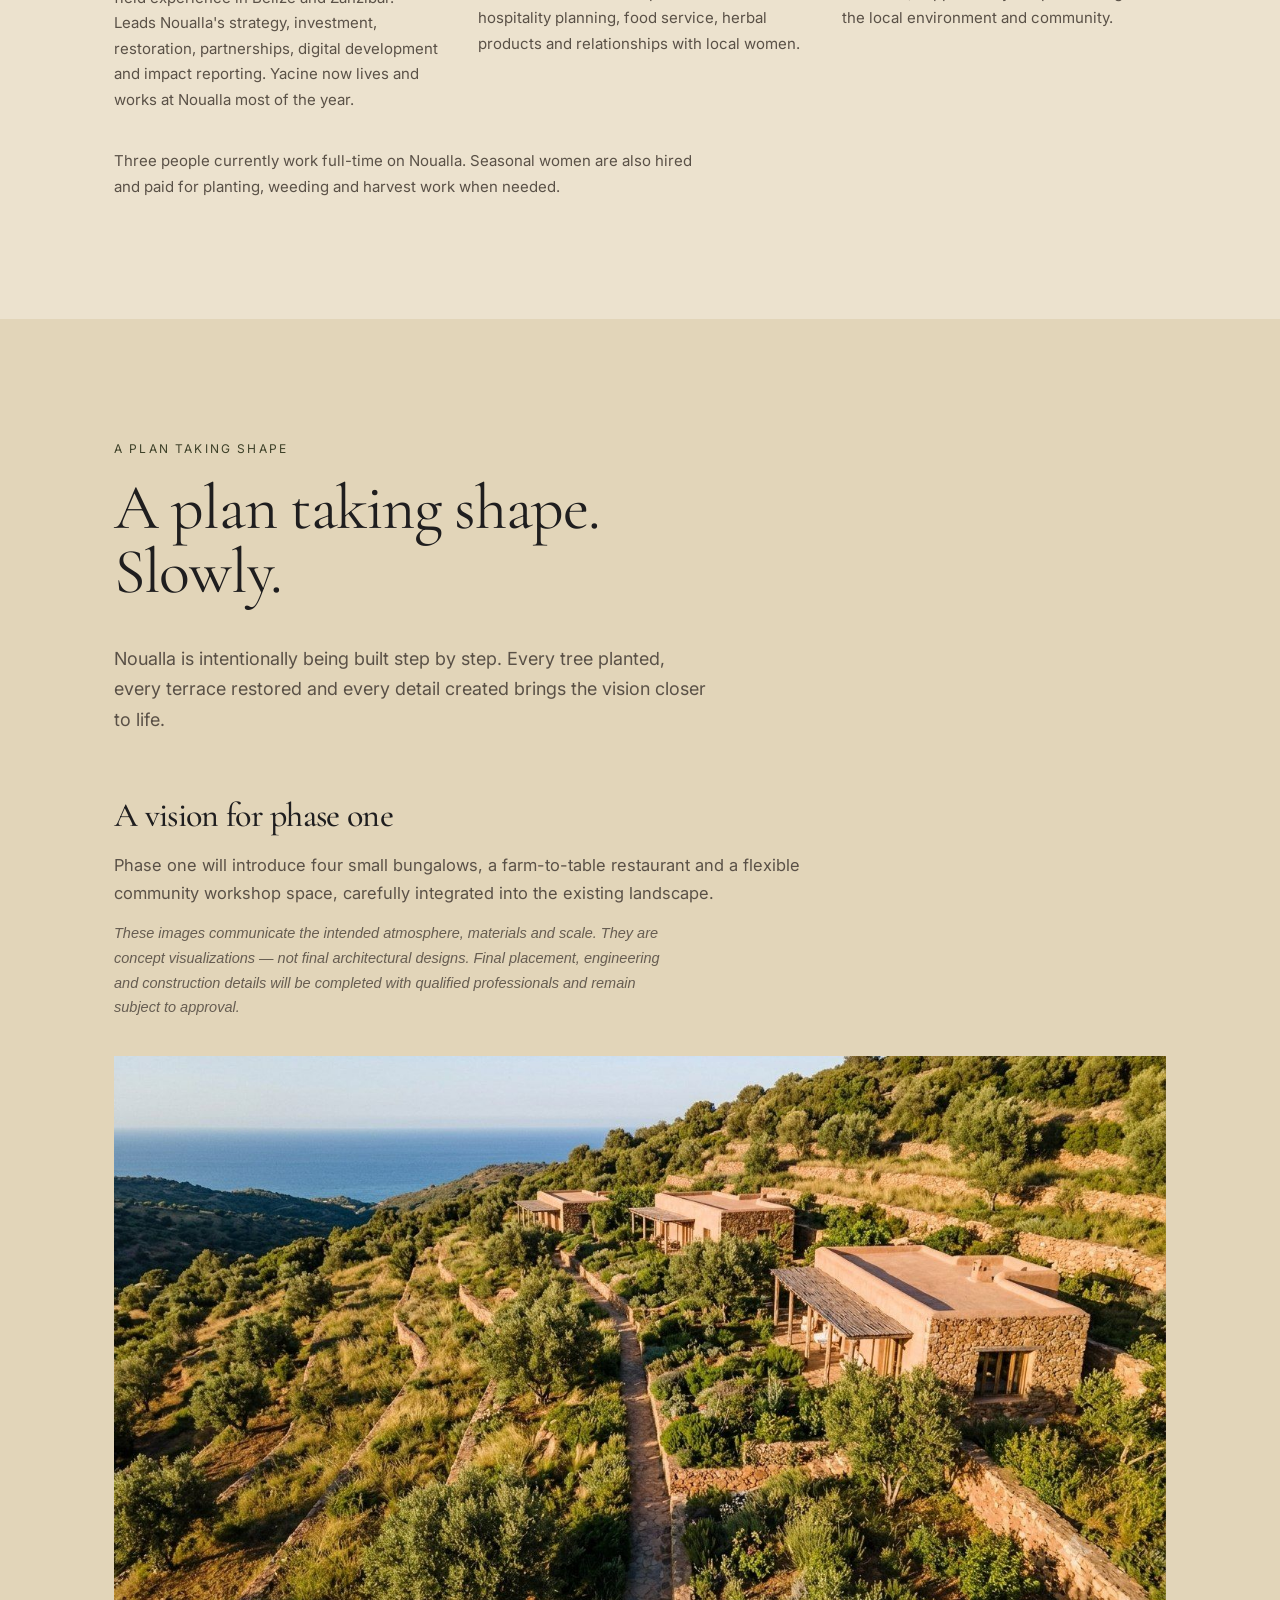
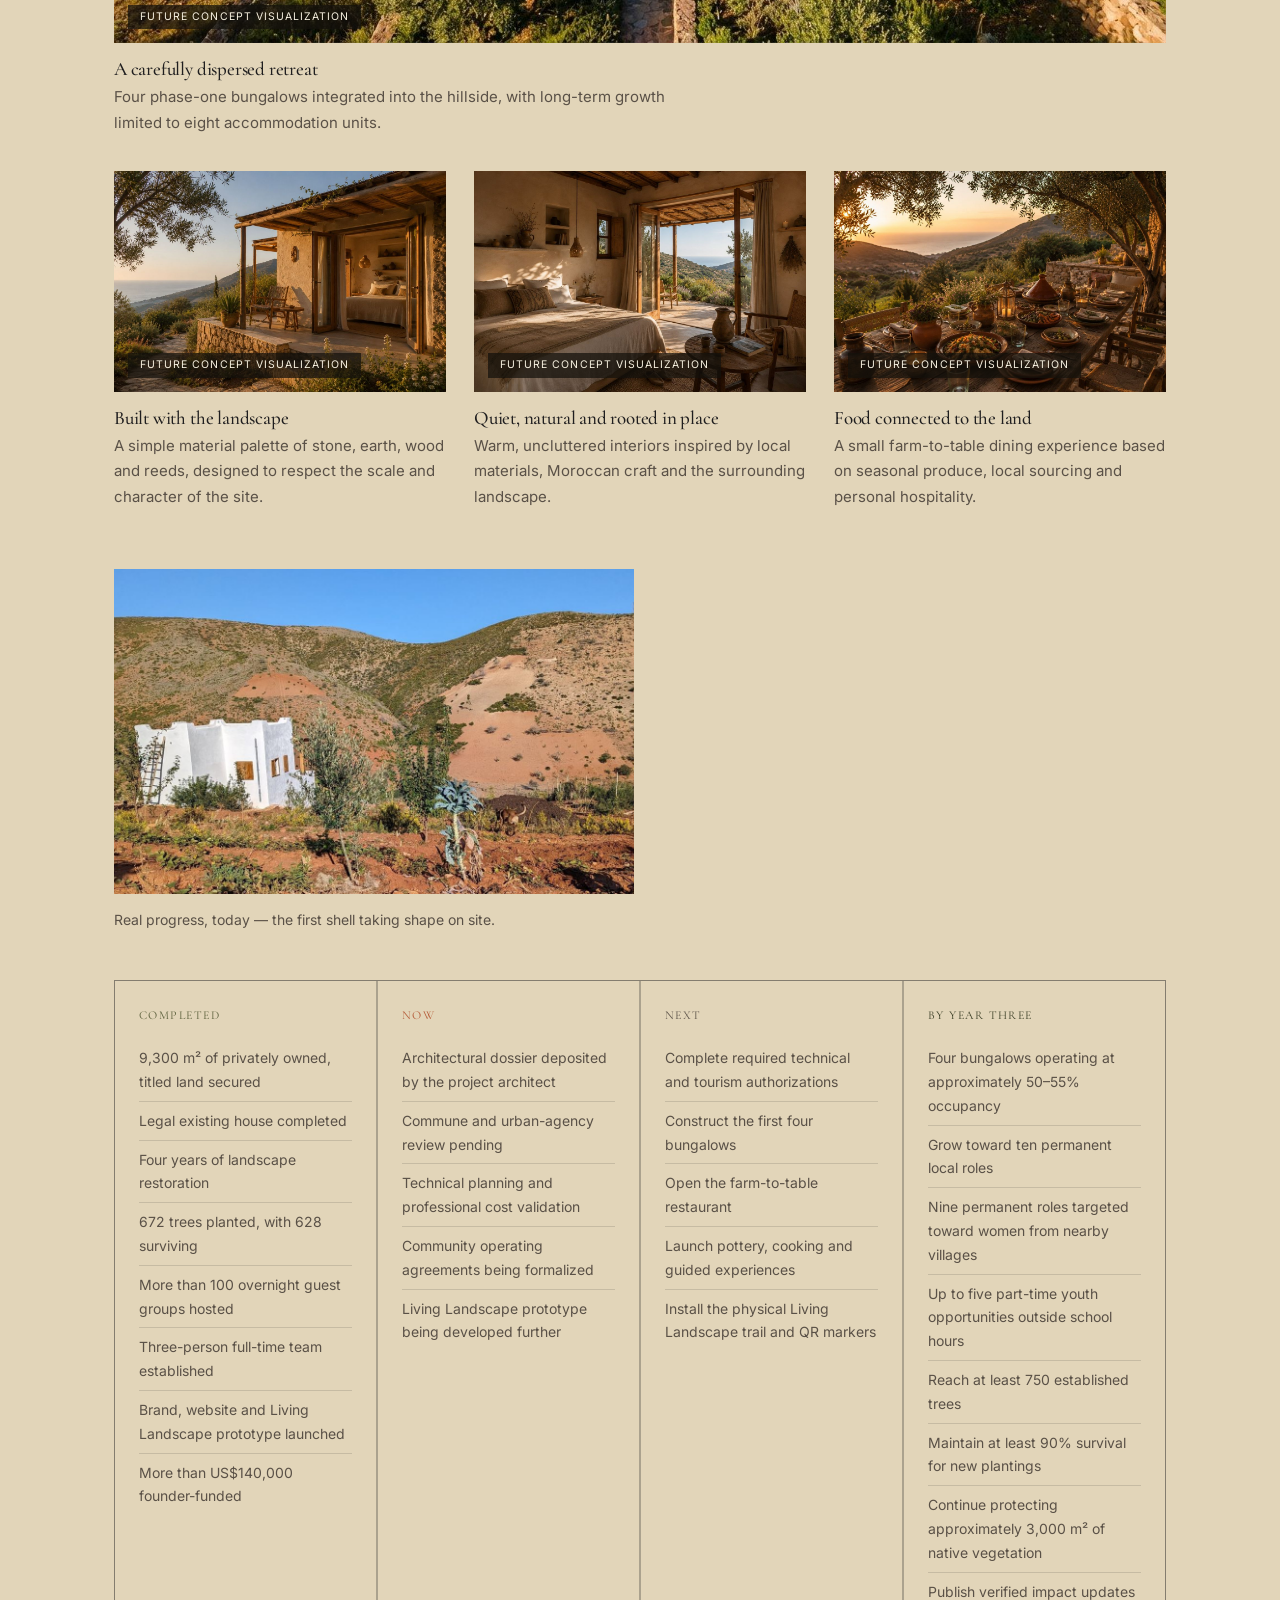
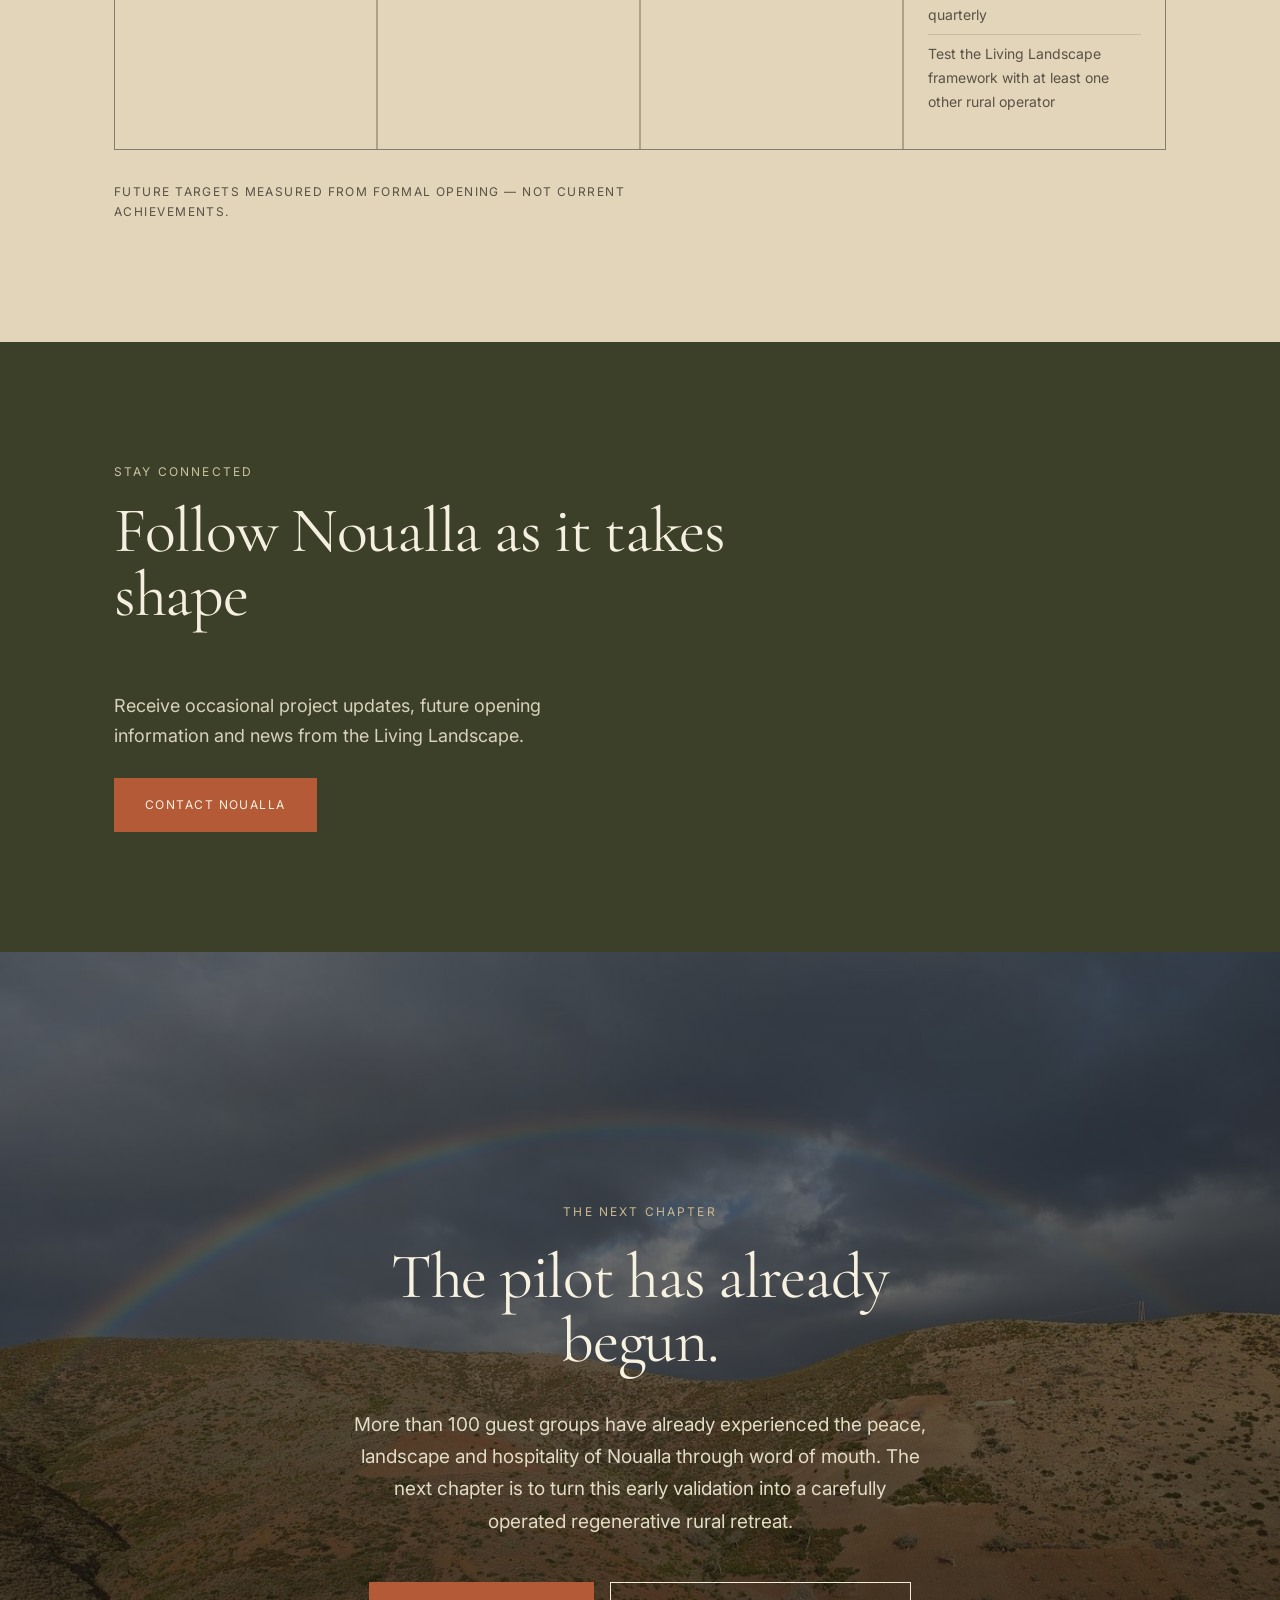
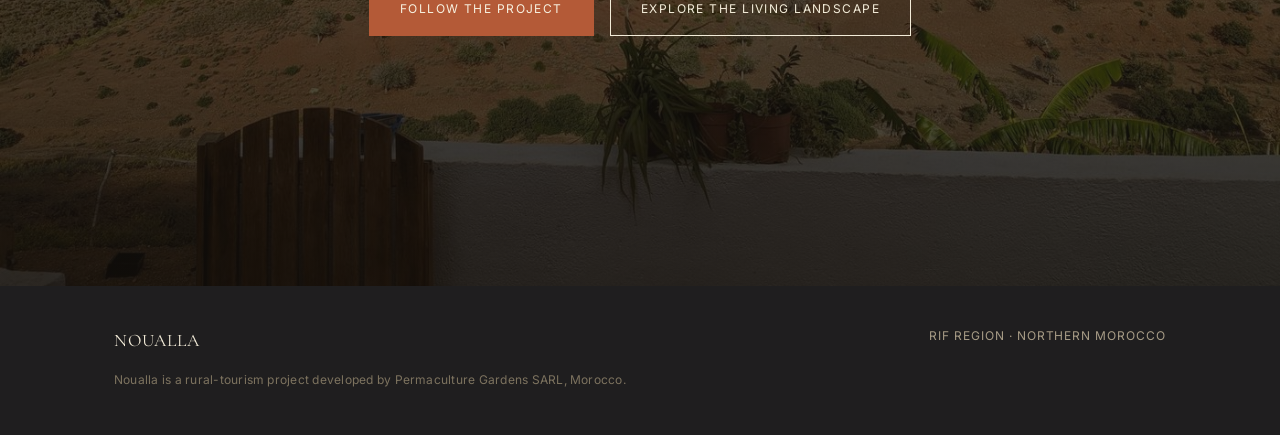
==== commit 857d75e3: "FinalV" ====
--- a/index.html
+++ b/index.html
@@ -63,7 +63,7 @@
 
 <!-- HERO -->
 <section class="hero">
-  <div class="hero-bg"><img src="images/house-sunset.jpg" alt="A bungalow at dusk, surrounded by papaya and banana plants, overlooking the Rif hills"></div>
+  <div class="hero-bg"><img src="images/house-sunset.jpg" alt="The existing house at dusk, surrounded by papaya trees and a stone garden path, overlooking the Rif hills"></div>
   <div class="hero-inner">
     <div class="label reveal">Northern Morocco · Mediterranean Coast</div>
     <h1 class="reveal">NOUALLA</h1>
@@ -326,6 +326,11 @@
       </div>
     </div>
 
+    <div class="reveal" style="margin:0 0 48px; max-width:520px;">
+      <div class="ph" style="aspect-ratio:16/10;"><img src="images/construction-progress.jpg" alt="The first bungalow shell under construction on the hillside today"></div>
+      <p style="margin-top:14px; font-size:14px; color:var(--ink-soft);">Real progress, today — the first shell taking shape on site.</p>
+    </div>
+
     <div class="plan-grid reveal">
       <div class="plan-col done">
         <h4>Completed</h4>
@@ -401,7 +406,7 @@
     <h2 class="reveal">The pilot has already begun.</h2>
     <p class="reveal">More than 100 guest groups have already experienced the peace, landscape and hospitality of Noualla through word of mouth. The next chapter is to turn this early validation into a carefully operated regenerative rural retreat.</p>
     <div class="cta-row reveal">
-      <a href="https://instagram.com/maisonnoualla" class="btn primary" target="_blank" rel="noopener">Follow the Project</a>
+      <a href="https://www.instagram.com/maisonnoualla/" class="btn primary" target="_blank" rel="noopener">Follow the Project</a>
       <a href="living-landscape/" class="btn ghost">Explore the Living Landscape</a>
     </div>
   </div>
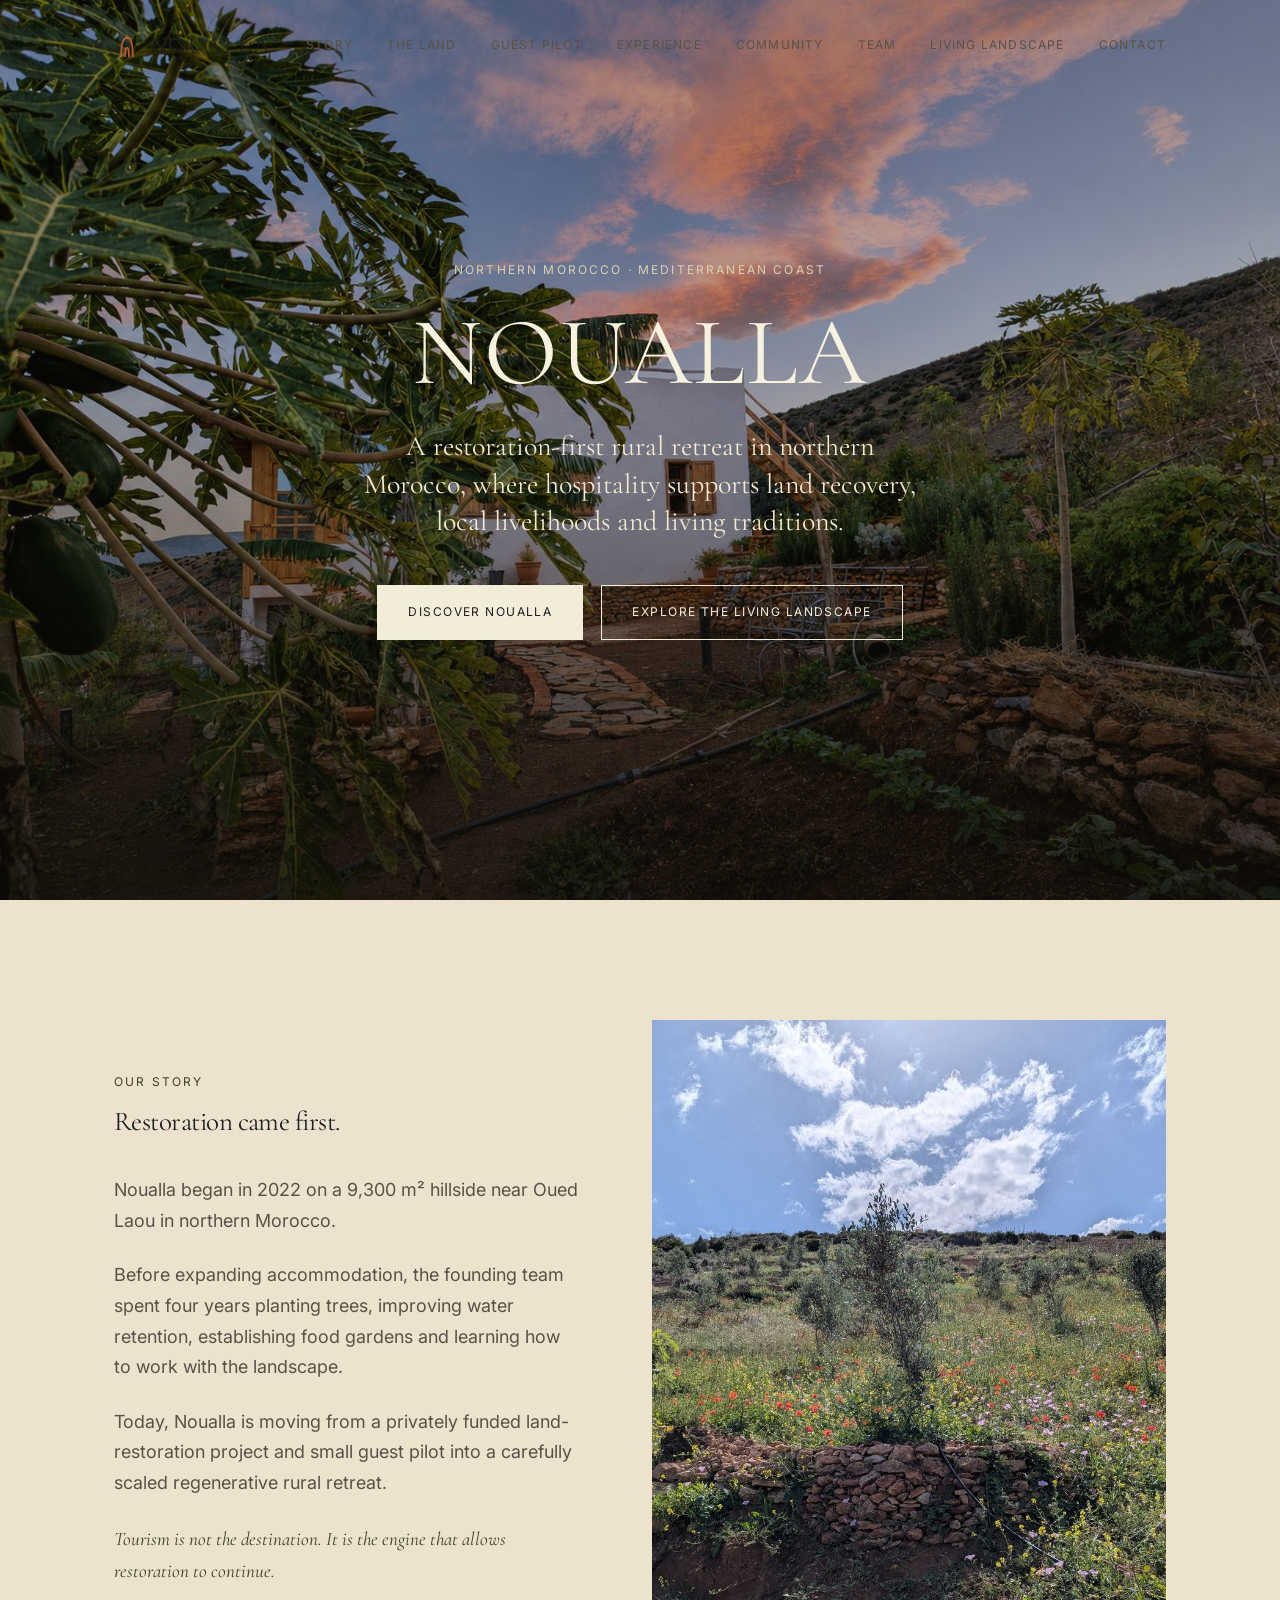
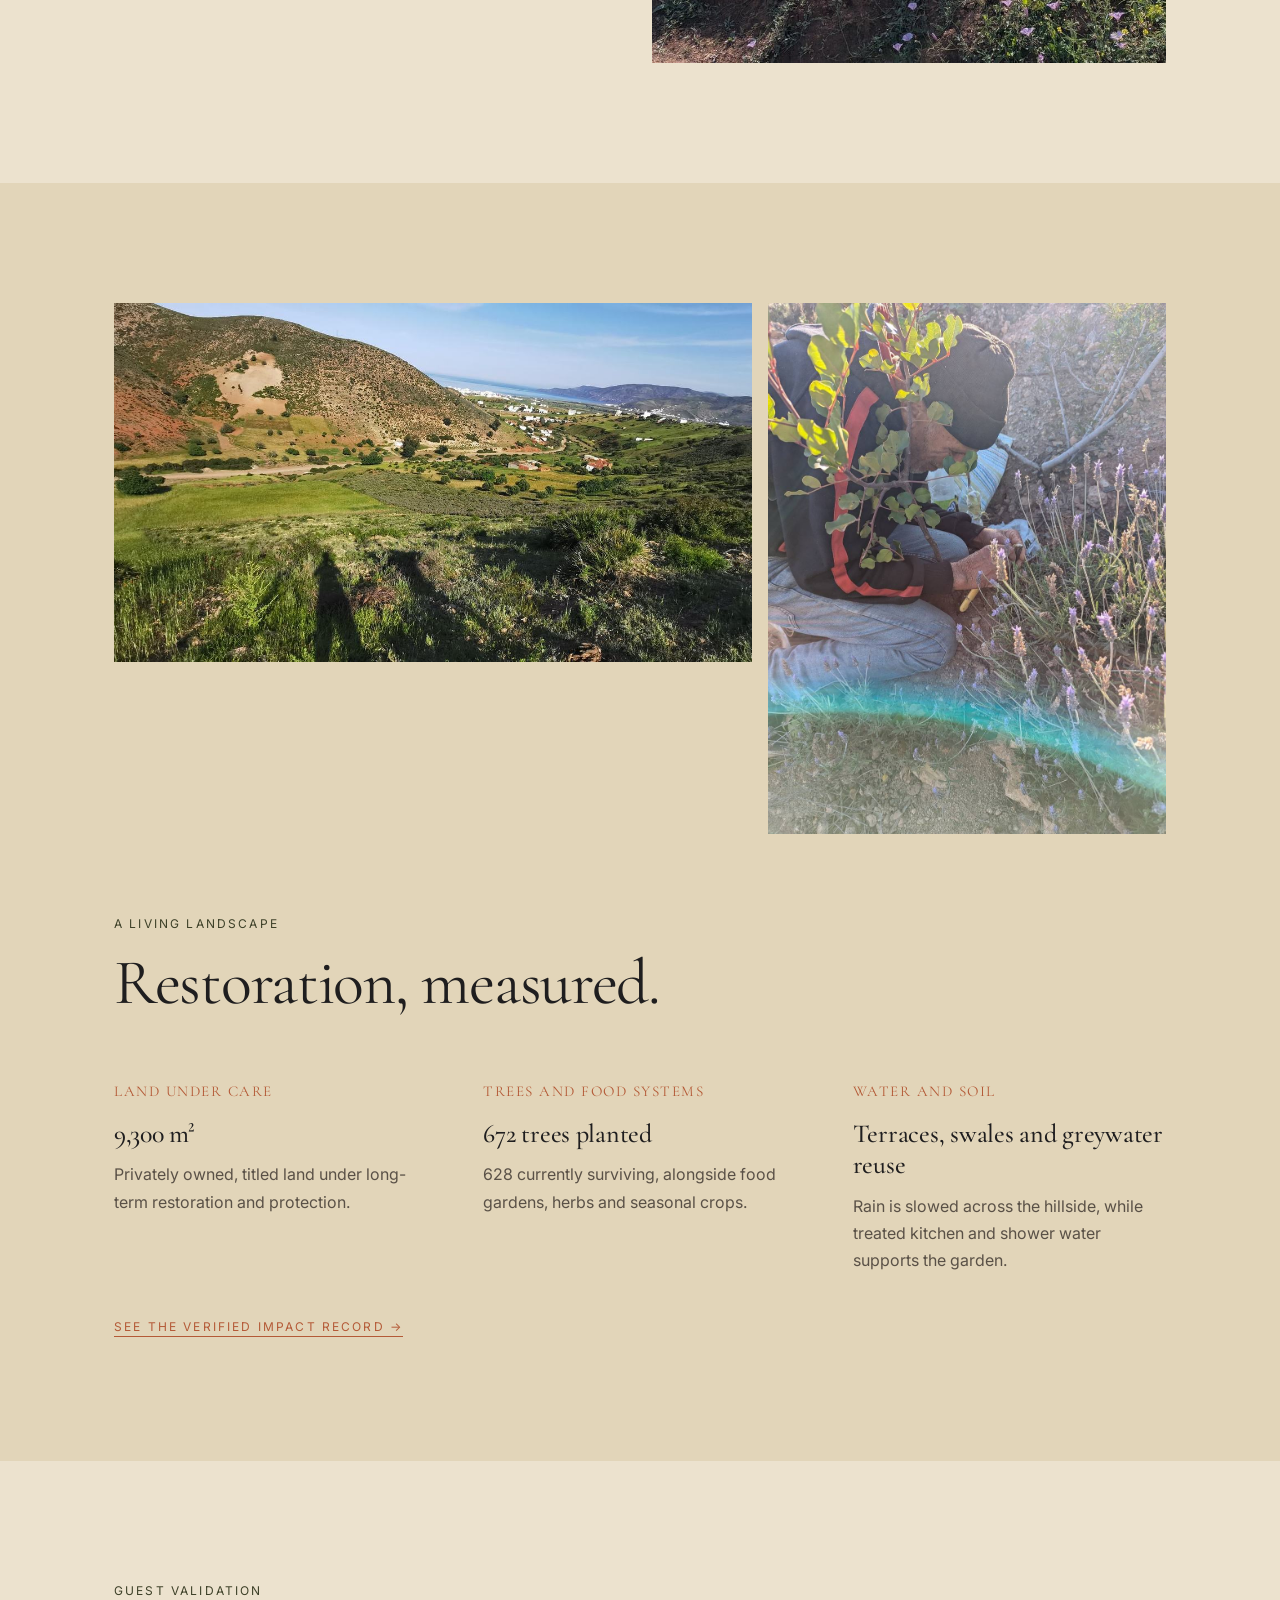
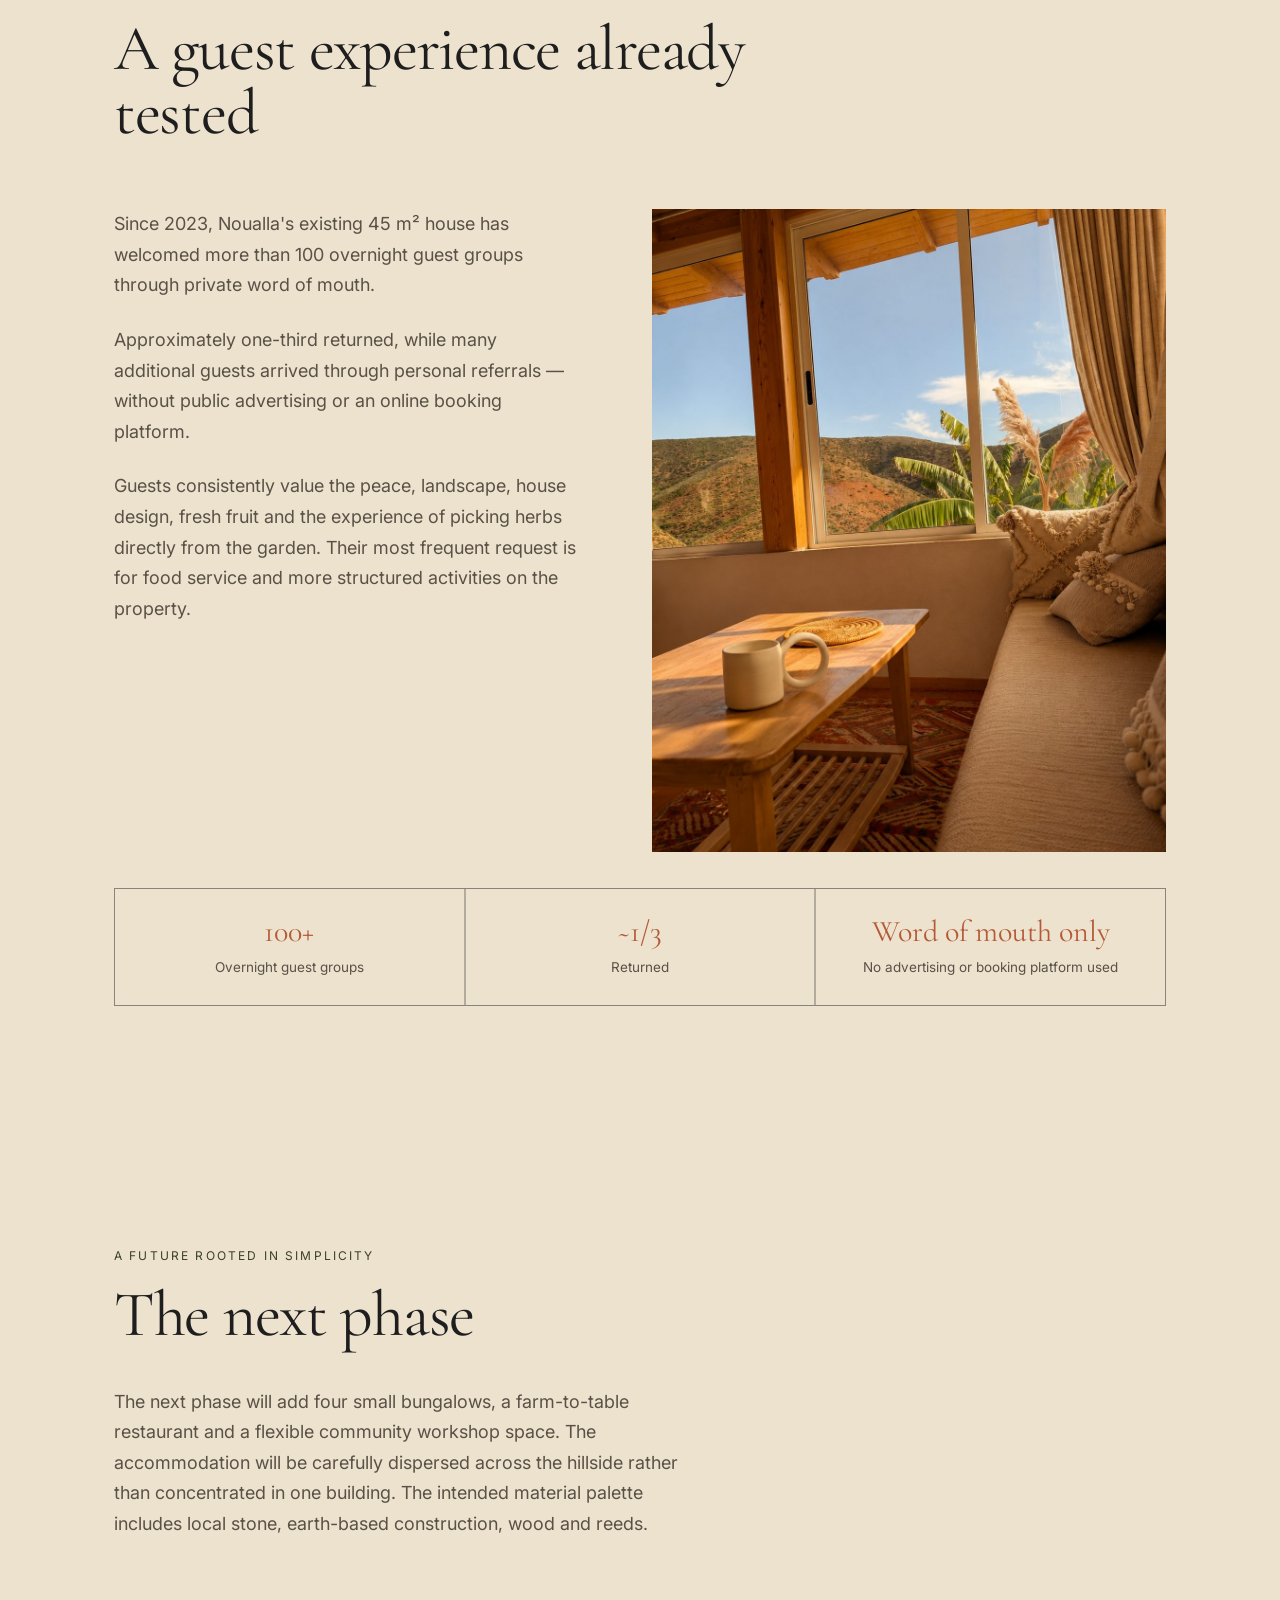
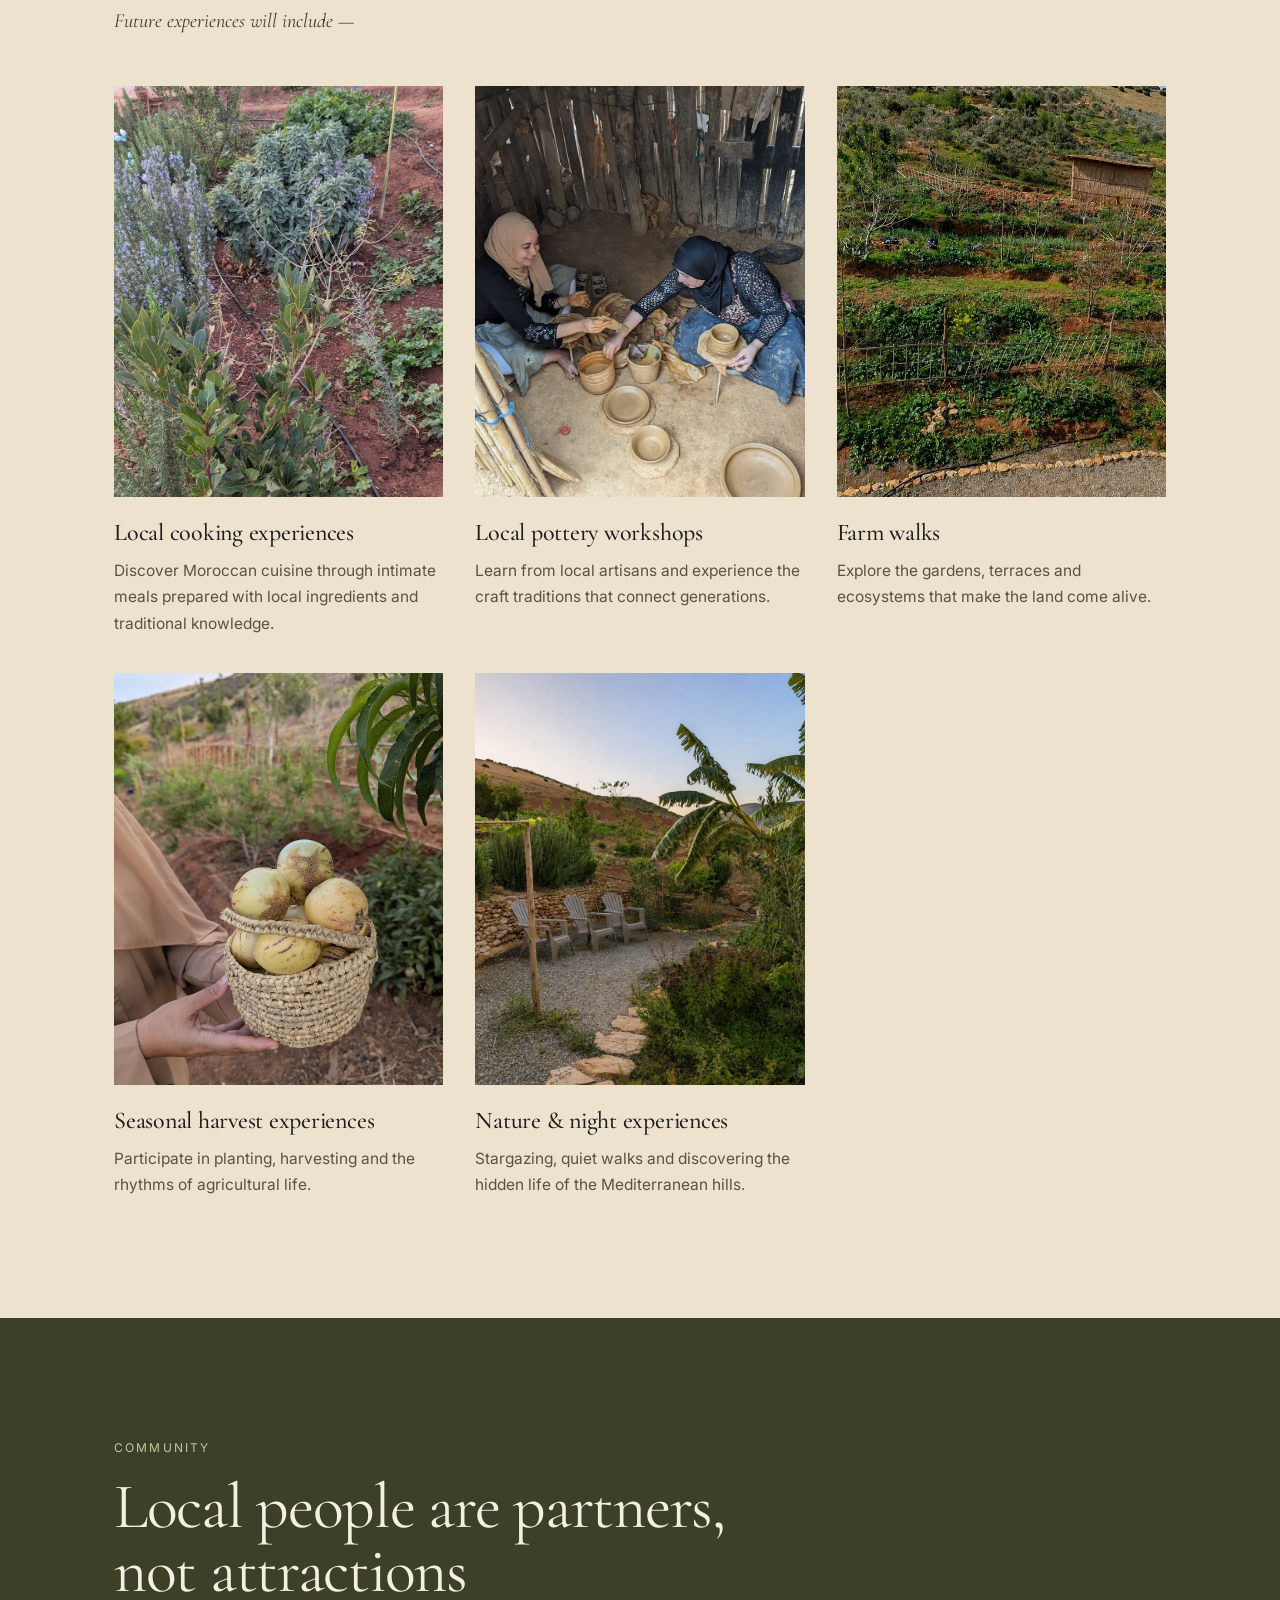
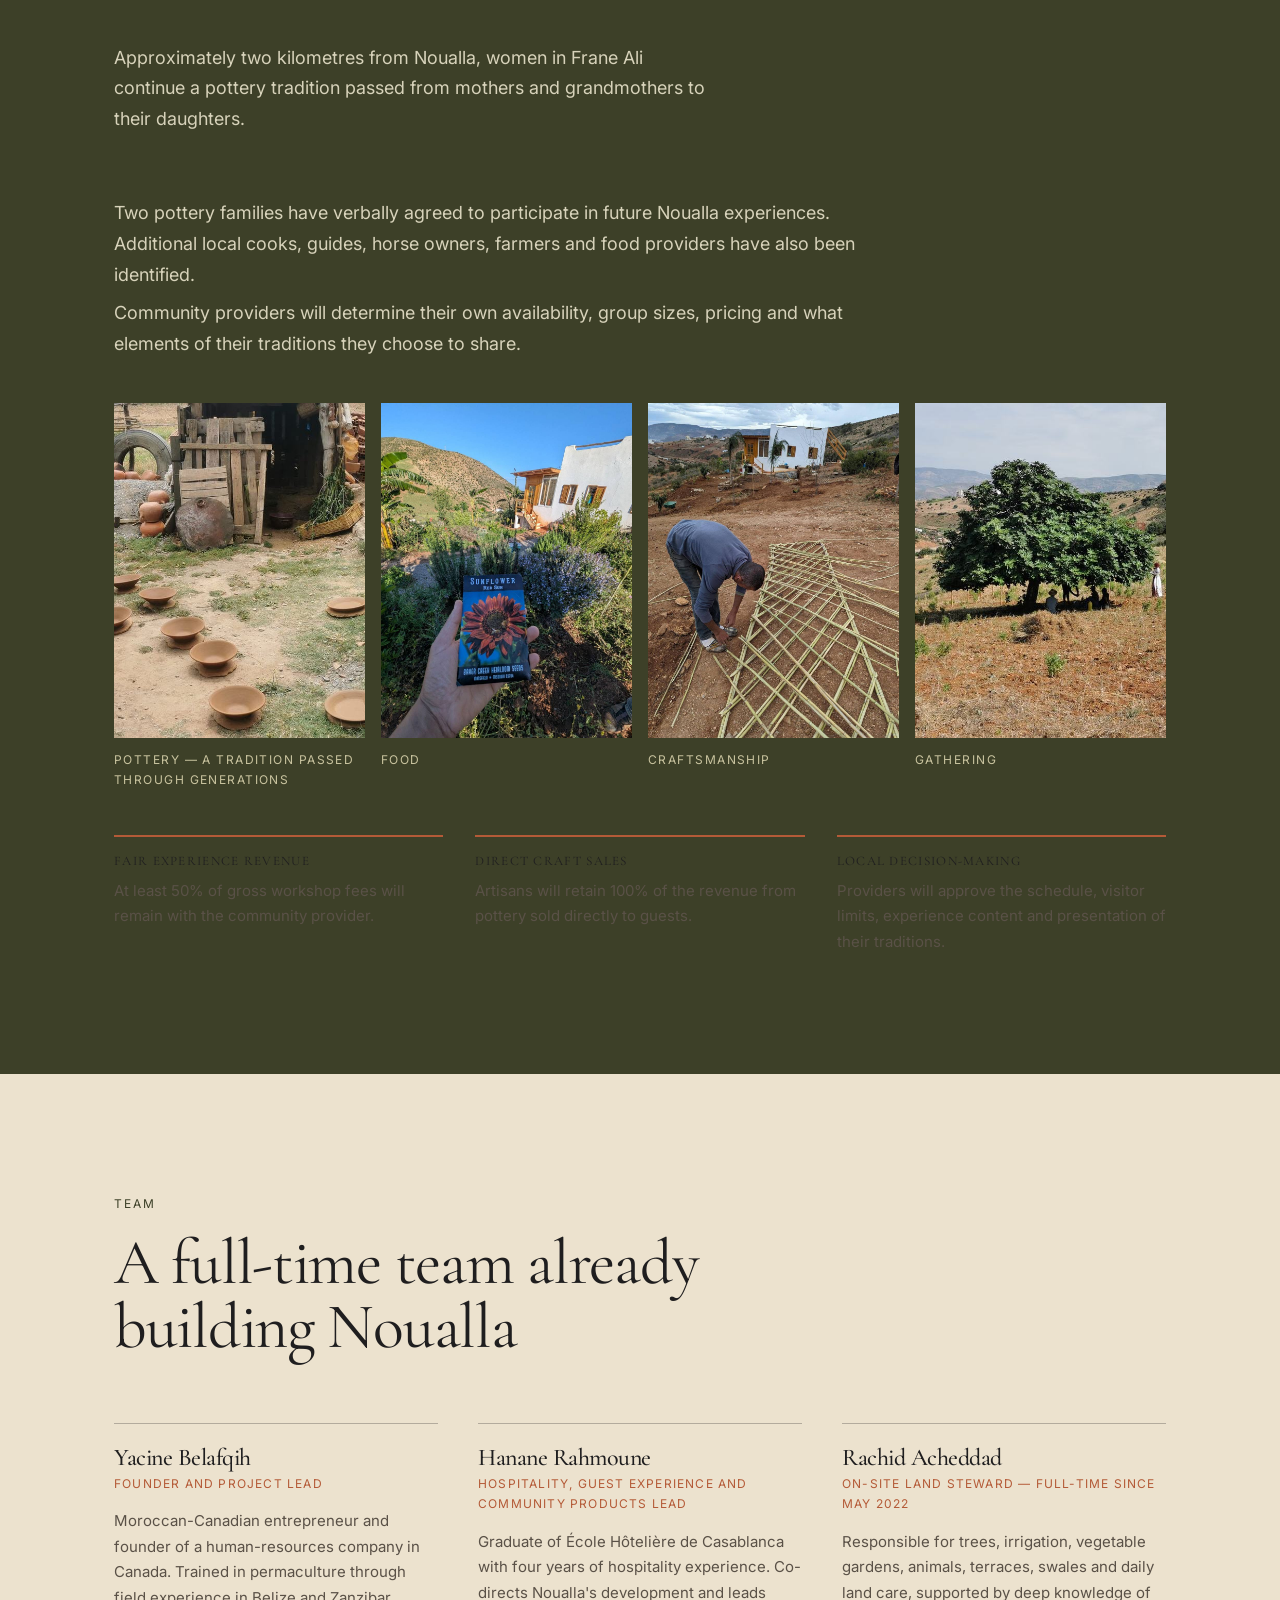
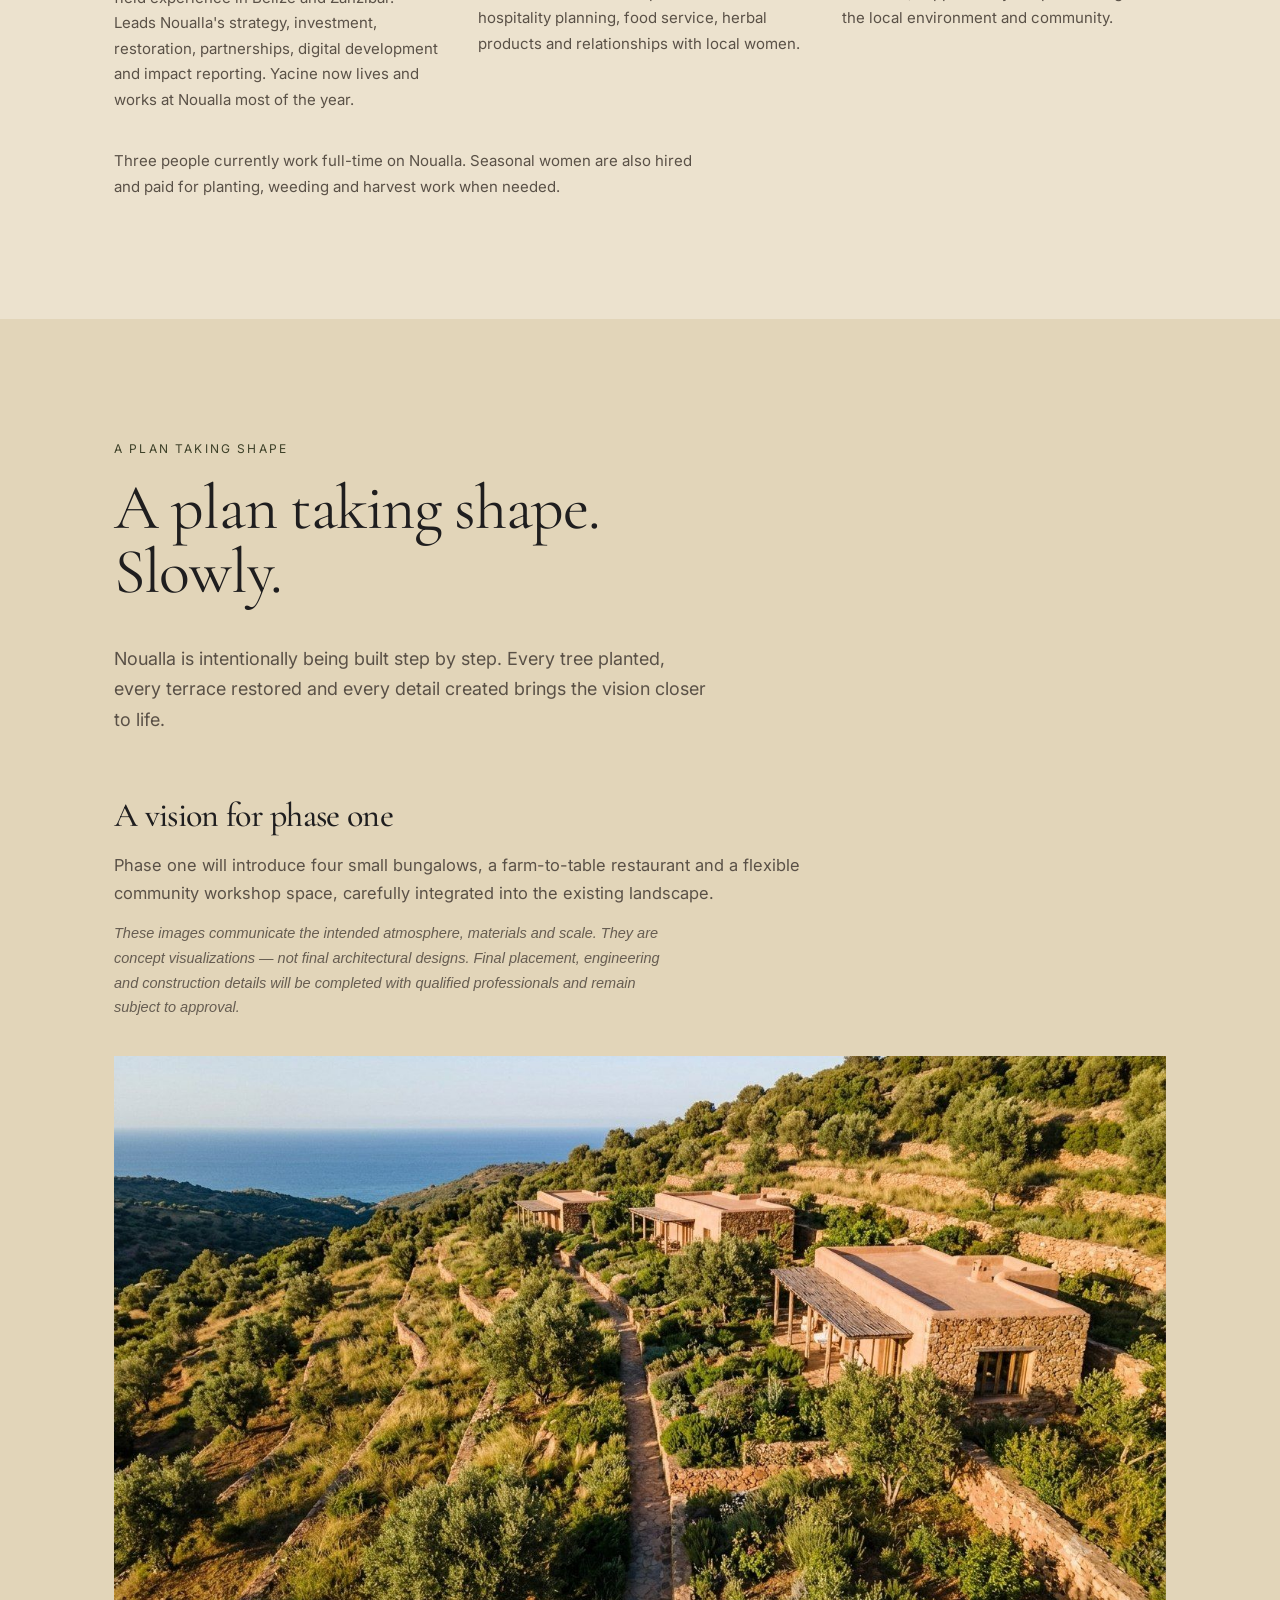
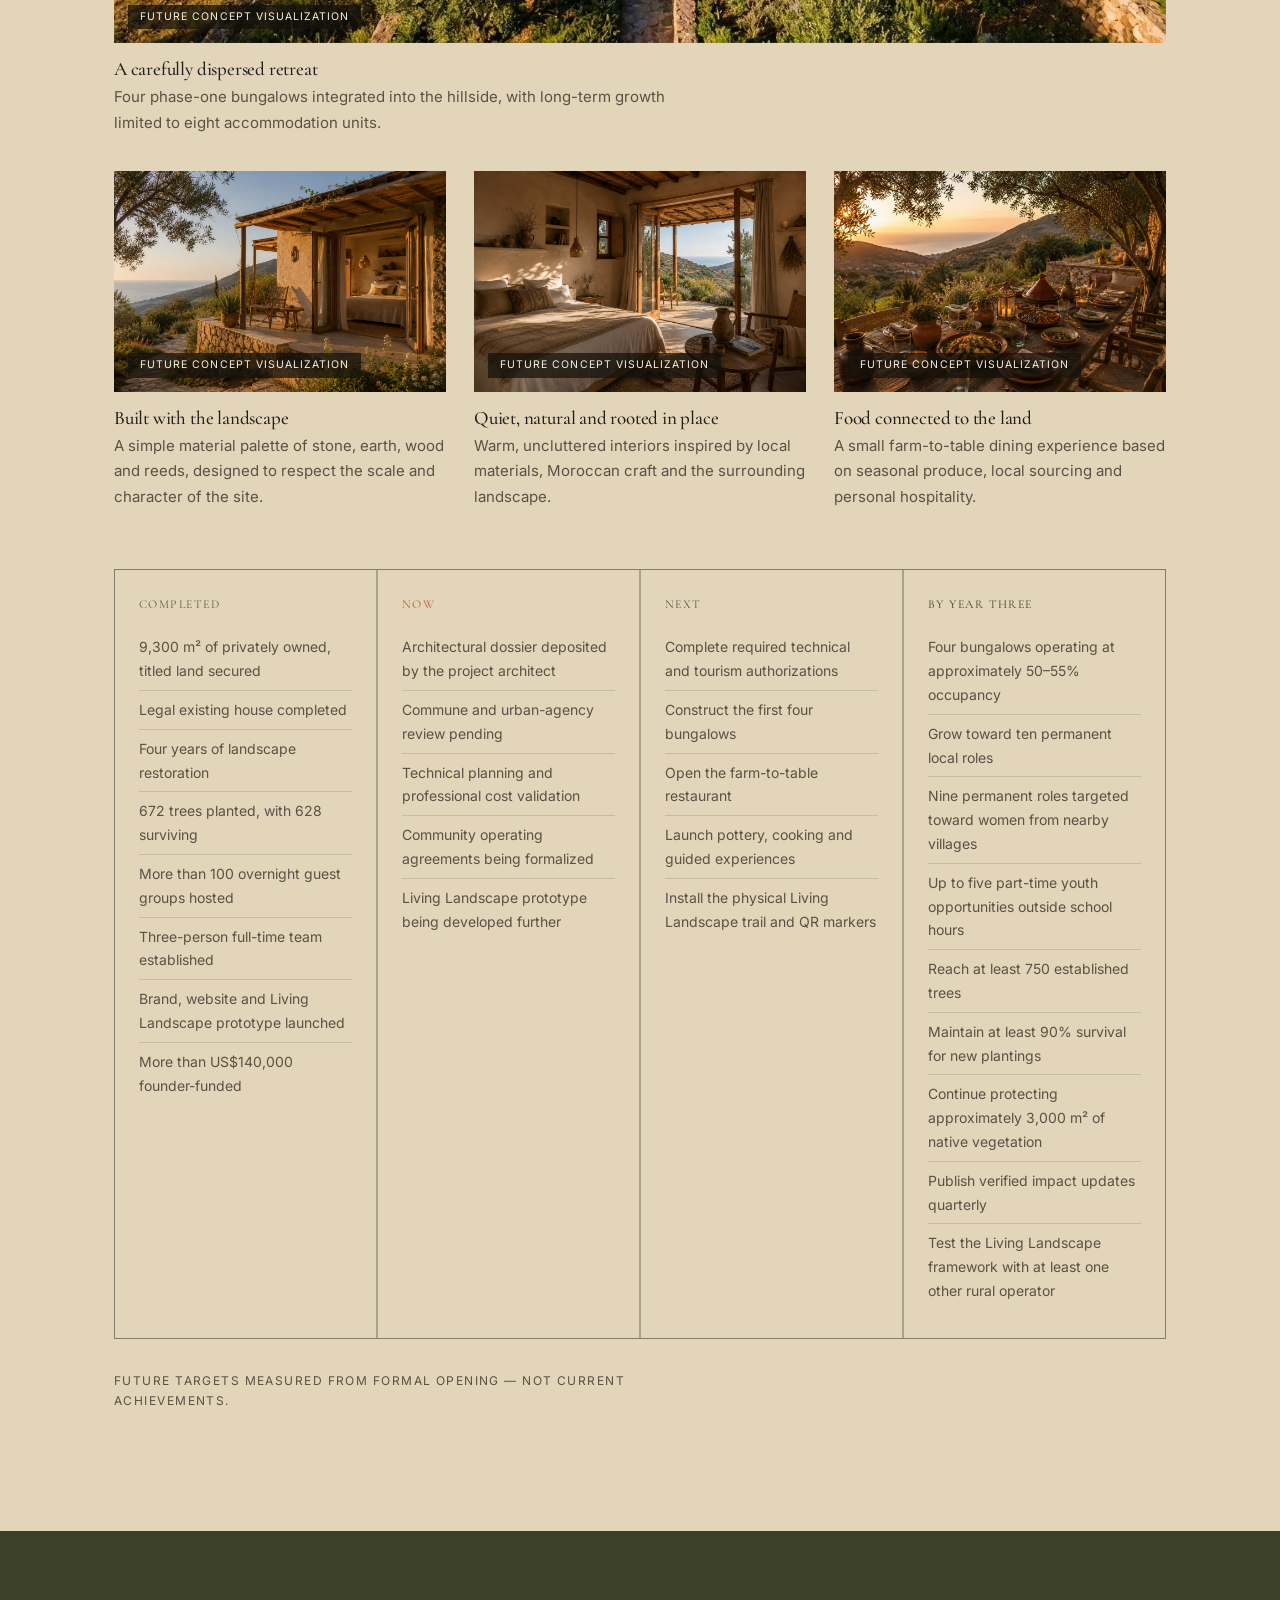
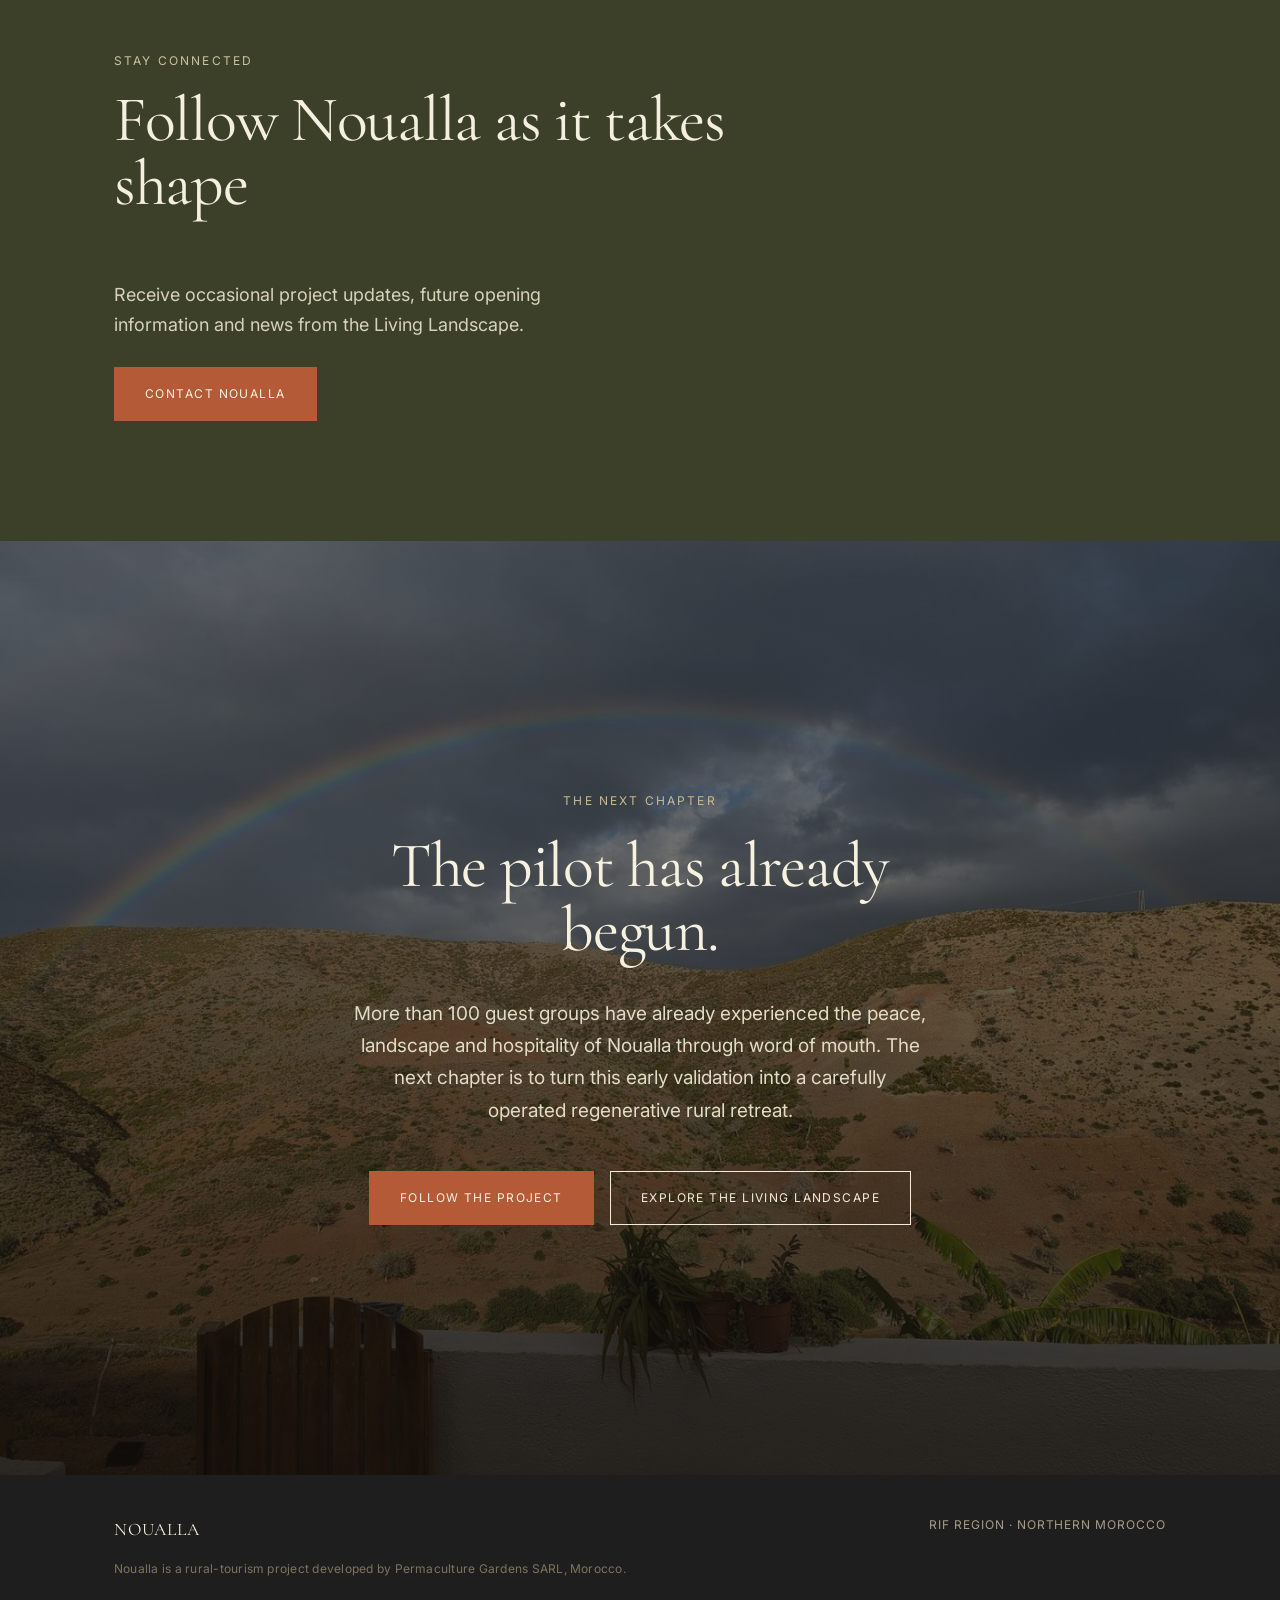
==== commit c44bd4c4: "FinalV1" ====
--- a/index.html
+++ b/index.html
@@ -21,7 +21,7 @@
 
 <header id="siteHeader">
   <div class="wrap">
-    <div class="brand">
+    <a href="/" class="brand" aria-label="Noualla home">
       <svg viewBox="0 0 200 200" aria-hidden="true">
         <g fill="none" stroke="var(--clay)" stroke-width="14" stroke-linecap="round" stroke-linejoin="round">
           <line x1="100" y1="26" x2="100" y2="42"/>
@@ -30,7 +30,7 @@
         </g>
       </svg>
       NOUALLA
-    </div>
+    </a>
     <nav class="links">
       <a href="#story">Story</a>
       <a href="#land">The Land</a>
@@ -326,11 +326,6 @@
       </div>
     </div>
 
-    <div class="reveal" style="margin:0 0 48px; max-width:520px;">
-      <div class="ph" style="aspect-ratio:16/10;"><img src="images/construction-progress.jpg" alt="The first bungalow shell under construction on the hillside today"></div>
-      <p style="margin-top:14px; font-size:14px; color:var(--ink-soft);">Real progress, today — the first shell taking shape on site.</p>
-    </div>
-
     <div class="plan-grid reveal">
       <div class="plan-col done">
         <h4>Completed</h4>
